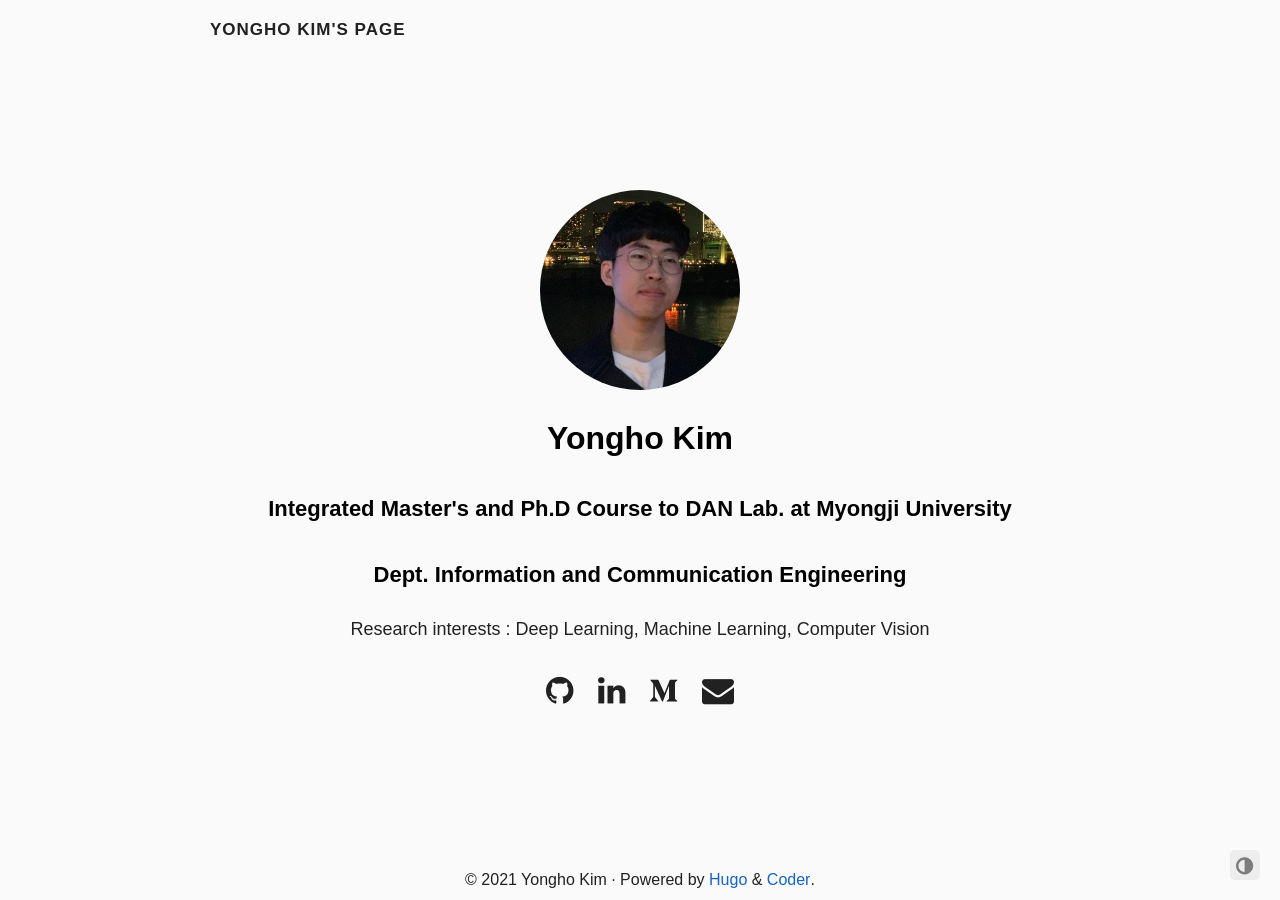
==== index.html @ 3a535d85 "First commit" ====
<!DOCTYPE html>
<html lang="en">

  <head>
    <meta charset="utf-8">
    <meta name="viewport" content="width=device-width, initial-scale=1.0">
    <meta http-equiv="Content-Language" content="en">
    <meta name="color-scheme" content="light dark">
    
    
      <meta http-equiv="Content-Security-Policy" content="upgrade-insecure-requests; block-all-mixed-content; default-src 'self'; child-src 'self'; font-src 'self' https://fonts.gstatic.com https://cdn.jsdelivr.net/; form-action 'self'; frame-src 'self'; img-src 'self'; object-src 'none'; style-src 'self' 'unsafe-inline' https://fonts.googleapis.com/ https://cdn.jsdelivr.net/; script-src 'self' 'unsafe-inline' https://www.google-analytics.com; prefetch-src 'self';">
    

    <meta name="author" content="Yongho Kim">
    <meta name="description" content="Yongho Kim&#39;s personal website">
    <meta name="keywords" content="blog,developer,personal">

    <meta name="twitter:card" content="summary"/>
<meta name="twitter:title" content="Yongho Kim&#39;s page"/>
<meta name="twitter:description" content="Yongho Kim&#39;s personal website"/>

    <meta property="og:title" content="Yongho Kim&#39;s page" />
<meta property="og:description" content="Yongho Kim&#39;s personal website" />
<meta property="og:type" content="website" />
<meta property="og:url" content="https://kyh980909.github.io/" />



    <title>Yongho Kim&#39;s page</title>

    
      <link rel="canonical" href="https://kyh980909.github.io/">
    

    
    
    <link rel="preload" href="/fonts/forkawesome-webfont.woff2?v=1.1.7" as="font" type="font/woff2" integrity="sha256-hEIt6X6xzye8ubyk8/uxjz68cRZHsJxoKS9fQ8idUGQ=" crossorigin>

    
      
      
      <link rel="stylesheet" href="/css/coder.min.ec198d25949ddd79a670b1ead43ca88e0bc2c1343266d0df0a9eeb7f3f207777.css" integrity="sha256-7BmNJZSd3XmmcLHq1DyojgvCwTQyZtDfCp7rfz8gd3c=" crossorigin="anonymous" media="screen" />
    

    

    
      
        
        
        <link rel="stylesheet" href="/css/coder-dark.min.89c82b6022b96f77aeb521b240daec4f87ea029d84d1c78b8acd0735b91b3c92.css" integrity="sha256-icgrYCK5b3eutSGyQNrsT4fqAp2E0ceLis0HNbkbPJI=" crossorigin="anonymous" media="screen" />
      
    

    

    

    <link rel="icon" type="image/png" href="/images/favicon-32x32.png" sizes="32x32">
    <link rel="icon" type="image/png" href="/images/favicon-16x16.png" sizes="16x16">

    <link rel="apple-touch-icon" href="/images/apple-touch-icon.png">
    <link rel="apple-touch-icon" sizes="180x180" href="/images/apple-touch-icon.png">

    <link rel="alternate" type="application/rss+xml" href="/index.xml" title="Yongho Kim's page" />
    
      <script defer src="https://twemoji.maxcdn.com/v/13.0.1/twemoji.min.js"
        integrity="sha384-5f4X0lBluNY/Ib4VhGx0Pf6iDCF99VGXJIyYy7dDLY5QlEd7Ap0hICSSZA1XYbc4" crossorigin="anonymous"></script>
    

    <meta name="generator" content="Hugo 0.68.3" />
  </head>

  
  
    
  
  <body class="colorscheme-auto"
        onload=" twemoji.parse(document.body); "
  >
    
<div class="float-container">
    <a id="dark-mode-toggle" class="colorscheme-toggle">
        <i class="fa fa-adjust fa-fw" aria-hidden="true"></i>
    </a>
</div>


    <main class="wrapper">
      <nav class="navigation">
  <section class="container">
    <a class="navigation-title" href="/">
      Yongho Kim&#39;s page
    </a>
    
  </section>
</nav>


      <div class="content">
        
  <section class="container centered">
  <div class="about">
    
      
        <div class="avatar"><img src="/img/avatar.jpg" alt="avatar"></div>
      
    
    
    <h1>Yongho Kim</h1>
    <h4>Integrated Master&#39;s and Ph.D Course to DAN Lab. at Myongji University</h4>
    <h4>Dept. Information and Communication Engineering</h4>
    Research interests : Deep Learning, Machine Learning, Computer Vision
    
    <ul>
      
        
          <li>
            <a href="https://github.com/kyh980909/" aria-label="Github"   >
              <i class="fa fa-github" aria-hidden="true"></i>
            </a>
          </li>
        
      
        
          <li>
            <a href="https://www.linkedin.com/in/yongho-kim-4ba133198/" aria-label="LinkedIn"   >
              <i class="fa fa-linkedin" aria-hidden="true"></i>
            </a>
          </li>
        
      
        
          <li>
            <a href="https://medium.com/@kyh980909" aria-label="Medium"   >
              <i class="fa fa-medium" aria-hidden="true"></i>
            </a>
          </li>
        
      
        
          <li>
            <a href="mailto:yhkim98@mju.ac.kr" aria-label="Mail"   >
              <i class="fa fa-envelope" aria-hidden="true"></i>
            </a>
          </li>
        
      
    </ul>
    
  </div>
</section>


      </div>

      
  <footer class="footer">
    <section class="container">
      
      
        ©
        
        2021
         Yongho Kim 
      
      
         · 
        Powered by <a href="https://gohugo.io/">Hugo</a> & <a href="https://github.com/luizdepra/hugo-coder/">Coder</a>.
      
      
        
      
    </section>
  </footer>


    </main>

    
      
        
        <script src="/js/dark-mode.min.0213e1773e6d1c5a644f847c67a6f8abac49a3776e2976f6008038af8c5b76a1.js" integrity="sha256-AhPhdz5tHFpkT4R8Z6b4q6xJo3duKXb2AIA4r4xbdqE="></script>
      
    

    

    

    <script>
(function(f, a, t, h, o, m){
	a[h]=a[h]||function(){
		(a[h].q=a[h].q||[]).push(arguments)
	};
	o=f.createElement('script'),
	m=f.getElementsByTagName('script')[0];
	o.async=1; o.src=t; o.id='fathom-script';
	m.parentNode.insertBefore(o,m)
})(document, window, '//analytics.example.com/tracker.js', 'fathom');
fathom('set', 'siteId', 'ABCDE');
fathom('trackPageview');
</script>


    <script async defer data-domain="example.com" src="https://analytics.example.com/js/plausible.js"></script>


    <script data-goatcounter="https://code.goatcounter.com/count"
        async src="//gc.zgo.at/count.js"></script>


    
<script defer src='https://static.cloudflareinsights.com/beacon.min.js'
        data-cf-beacon='{"token": "token"}'></script>



    <script type="application/javascript">
  var _paq = window._paq = window._paq || [];
   
  _paq.push(['trackPageView']);
  _paq.push(['enableLinkTracking']);
  (function() {
    var u="https://analytics.example.com/";
    _paq.push(['setTrackerUrl', u+'matomo.php']);
    _paq.push(['setSiteId', 'ABCDE']);
    var d=document, g=d.createElement('script'), s=d.getElementsByTagName('script')[0];
    g.async=true; g.src=u+'matomo.js'; s.parentNode.insertBefore(g,s);
  })();
</script>


    
<script async src="https://www.googletagmanager.com/gtag/js?id=gid"></script>
<script>
  window.dataLayer = window.dataLayer || [];
  function gtag(){dataLayer.push(arguments);}
  gtag('js', new Date());

  gtag('config', 'gid');
</script>

  </body>

</html>
---- css/coder.min.ec198d25949ddd79a670b1ead43ca88e0bc2c1343266d0df0a9eeb7f3f207777.css ----
/*!normalize.css v8.0.1 | MIT License | github.com/necolas/normalize.css*/html{line-height:1.15;-webkit-text-size-adjust:100%}body{margin:0}main{display:block}h1{font-size:2em;margin:.67em 0}hr{box-sizing:content-box;height:0;overflow:visible}pre{font-family:monospace,monospace;font-size:1em}a{background-color:transparent}abbr[title]{border-bottom:none;text-decoration:underline;text-decoration:underline dotted}b,strong{font-weight:bolder}code,kbd,samp{font-family:monospace,monospace;font-size:1em}small{font-size:80%}sub,sup{font-size:75%;line-height:0;position:relative;vertical-align:baseline}sub{bottom:-.25em}sup{top:-.5em}img{border-style:none}button,input,optgroup,select,textarea{font-family:inherit;font-size:100%;line-height:1.15;margin:0}button,input{overflow:visible}button,select{text-transform:none}button,[type=button],[type=reset],[type=submit]{-webkit-appearance:button}button::-moz-focus-inner,[type=button]::-moz-focus-inner,[type=reset]::-moz-focus-inner,[type=submit]::-moz-focus-inner{border-style:none;padding:0}button:-moz-focusring,[type=button]:-moz-focusring,[type=reset]:-moz-focusring,[type=submit]:-moz-focusring{outline:1px dotted ButtonText}fieldset{padding:.35em .75em .625em}legend{box-sizing:border-box;color:inherit;display:table;max-width:100%;padding:0;white-space:normal}progress{vertical-align:baseline}textarea{overflow:auto}[type=checkbox],[type=radio]{box-sizing:border-box;padding:0}[type=number]::-webkit-inner-spin-button,[type=number]::-webkit-outer-spin-button{height:auto}[type=search]{-webkit-appearance:textfield;outline-offset:-2px}[type=search]::-webkit-search-decoration{-webkit-appearance:none}::-webkit-file-upload-button{-webkit-appearance:button;font:inherit}details{display:block}summary{display:list-item}template{display:none}[hidden]{display:none}/*!Fork Awesome 1.1.7
License - https://forkaweso.me/Fork-Awesome/license
Copyright 2018 Dave Gandy & Fork Awesome
Permission is hereby granted, free of charge, to any person obtaining a copy of this software and associated documentation files (the "Software"), to deal in the Software without restriction, including without limitation the rights to use, copy, modify, merge, publish, distribute, sublicense, and/or sell copies of the Software, and to permit persons to whom the Software is furnished to do so, subject to the following conditions:
The above copyright notice and this permission notice shall be included in all copies or substantial portions of the Software.
THE SOFTWARE IS PROVIDED "AS IS", WITHOUT WARRANTY OF ANY KIND, EXPRESS OR IMPLIED, INCLUDING BUT NOT LIMITED TO THE WARRANTIES OF MERCHANTABILITY, FITNESS FOR A PARTICULAR PURPOSE AND NONINFRINGEMENT. IN NO EVENT SHALL THE AUTHORS OR COPYRIGHT HOLDERS BE LIABLE FOR ANY CLAIM, DAMAGES OR OTHER LIABILITY, WHETHER IN AN ACTION OF CONTRACT, TORT OR OTHERWISE, ARISING FROM, OUT OF OR IN CONNECTION WITH THE SOFTWARE OR THE USE OR OTHER DEALINGS IN THE SOFTWARE.*/@font-face{font-family:forkawesome;src:url(../fonts/forkawesome-webfont.eot?v=1.1.7);src:url(../fonts/forkawesome-webfont.eot?#iefix&v=1.1.7)format("embedded-opentype"),url(../fonts/forkawesome-webfont.woff2?v=1.1.7)format("woff2"),url(../fonts/forkawesome-webfont.woff?v=1.1.7)format("woff"),url(../fonts/forkawesome-webfont.ttf?v=1.1.7)format("truetype"),url(../fonts/forkawesome-webfont.svg?v=1.1.7#forkawesomeregular)format("svg");font-weight:400;font-style:normal;font-display:block}.fa{display:inline-block;font:14px/1 ForkAwesome;font-size:inherit;text-rendering:auto;-webkit-font-smoothing:antialiased;-moz-osx-font-smoothing:grayscale}.fa-lg{font-size:1.33333333em;line-height:.75em;vertical-align:-15%}.fa-2x{font-size:2em}.fa-3x{font-size:3em}.fa-4x{font-size:4em}.fa-5x{font-size:5em}.fa-fw{width:1.28571429em;text-align:center}.fa-ul{padding-left:0;margin-left:2.14285714em;list-style-type:none}.fa-ul>li{position:relative}.fa-li{position:absolute;left:-2.14285714em;width:2.14285714em;top:.14285714em;text-align:center}.fa-li.fa-lg{left:-1.85714286em}.fa-border{padding:.2em .25em .15em;border:solid .08em #eee;border-radius:.1em}.fa-pull-left{float:left}.fa-pull-right{float:right}.fa.fa-pull-left{margin-right:.3em}.fa.fa-pull-right{margin-left:.3em}.pull-right{float:right}.pull-left{float:left}.fa.pull-left{margin-right:.3em}.fa.pull-right{margin-left:.3em}.fa-spin{-webkit-animation:fa-spin 2s infinite linear;animation:fa-spin 2s infinite linear}.fa-pulse{-webkit-animation:fa-spin 1s infinite steps(8);animation:fa-spin 1s infinite steps(8)}@-webkit-keyframes fa-spin{0%{-webkit-transform:rotate(0deg);transform:rotate(0deg)}100%{-webkit-transform:rotate(359deg);transform:rotate(359deg)}}@keyframes fa-spin{0%{-webkit-transform:rotate(0deg);transform:rotate(0deg)}100%{-webkit-transform:rotate(359deg);transform:rotate(359deg)}}.fa-rotate-90{-ms-filter:"progid:DXImageTransform.Microsoft.BasicImage(rotation=1)";-webkit-transform:rotate(90deg);-ms-transform:rotate(90deg);transform:rotate(90deg)}.fa-rotate-180{-ms-filter:"progid:DXImageTransform.Microsoft.BasicImage(rotation=2)";-webkit-transform:rotate(180deg);-ms-transform:rotate(180deg);transform:rotate(180deg)}.fa-rotate-270{-ms-filter:"progid:DXImageTransform.Microsoft.BasicImage(rotation=3)";-webkit-transform:rotate(270deg);-ms-transform:rotate(270deg);transform:rotate(270deg)}.fa-flip-horizontal{-ms-filter:"progid:DXImageTransform.Microsoft.BasicImage(rotation=0, mirror=1)";-webkit-transform:scale(-1,1);-ms-transform:scale(-1,1);transform:scale(-1,1)}.fa-flip-vertical{-ms-filter:"progid:DXImageTransform.Microsoft.BasicImage(rotation=2, mirror=1)";-webkit-transform:scale(1,-1);-ms-transform:scale(1,-1);transform:scale(1,-1)}:root .fa-rotate-90,:root .fa-rotate-180,:root .fa-rotate-270,:root .fa-flip-horizontal,:root .fa-flip-vertical{filter:none}.fa-stack{position:relative;display:inline-block;width:2em;height:2em;line-height:2em;vertical-align:middle}.fa-stack-1x,.fa-stack-2x{position:absolute;left:0;width:100%;text-align:center}.fa-stack-1x{line-height:inherit}.fa-stack-2x{font-size:2em}.fa-inverse{color:#fff}.fa-glass:before{content:"\f000"}.fa-music:before{content:"\f001"}.fa-search:before{content:"\f002"}.fa-envelope-o:before{content:"\f003"}.fa-heart:before{content:"\f004"}.fa-star:before{content:"\f005"}.fa-star-o:before{content:"\f006"}.fa-user:before{content:"\f007"}.fa-film:before{content:"\f008"}.fa-th-large:before{content:"\f009"}.fa-th:before{content:"\f00a"}.fa-th-list:before{content:"\f00b"}.fa-check:before{content:"\f00c"}.fa-remove:before,.fa-close:before,.fa-times:before{content:"\f00d"}.fa-search-plus:before{content:"\f00e"}.fa-search-minus:before{content:"\f010"}.fa-power-off:before{content:"\f011"}.fa-signal:before{content:"\f012"}.fa-gear:before,.fa-cog:before{content:"\f013"}.fa-trash-o:before{content:"\f014"}.fa-home:before{content:"\f015"}.fa-file-o:before{content:"\f016"}.fa-clock-o:before{content:"\f017"}.fa-road:before{content:"\f018"}.fa-download:before{content:"\f019"}.fa-arrow-circle-o-down:before{content:"\f01a"}.fa-arrow-circle-o-up:before{content:"\f01b"}.fa-inbox:before{content:"\f01c"}.fa-play-circle-o:before{content:"\f01d"}.fa-rotate-right:before,.fa-repeat:before{content:"\f01e"}.fa-sync:before,.fa-refresh:before{content:"\f021"}.fa-list-alt:before{content:"\f022"}.fa-lock:before{content:"\f023"}.fa-flag:before{content:"\f024"}.fa-headphones:before{content:"\f025"}.fa-volume-off:before{content:"\f026"}.fa-volume-down:before{content:"\f027"}.fa-volume-up:before{content:"\f028"}.fa-qrcode:before{content:"\f029"}.fa-barcode:before{content:"\f02a"}.fa-tag:before{content:"\f02b"}.fa-tags:before{content:"\f02c"}.fa-book:before{content:"\f02d"}.fa-bookmark:before{content:"\f02e"}.fa-print:before{content:"\f02f"}.fa-camera:before{content:"\f030"}.fa-font:before{content:"\f031"}.fa-bold:before{content:"\f032"}.fa-italic:before{content:"\f033"}.fa-text-height:before{content:"\f034"}.fa-text-width:before{content:"\f035"}.fa-align-left:before{content:"\f036"}.fa-align-center:before{content:"\f037"}.fa-align-right:before{content:"\f038"}.fa-align-justify:before{content:"\f039"}.fa-list:before{content:"\f03a"}.fa-dedent:before,.fa-outdent:before{content:"\f03b"}.fa-indent:before{content:"\f03c"}.fa-video:before,.fa-video-camera:before{content:"\f03d"}.fa-photo:before,.fa-image:before,.fa-picture-o:before{content:"\f03e"}.fa-pencil:before{content:"\f040"}.fa-map-marker:before{content:"\f041"}.fa-adjust:before{content:"\f042"}.fa-tint:before{content:"\f043"}.fa-edit:before,.fa-pencil-square-o:before{content:"\f044"}.fa-share-square-o:before{content:"\f045"}.fa-check-square-o:before{content:"\f046"}.fa-arrows:before{content:"\f047"}.fa-step-backward:before{content:"\f048"}.fa-fast-backward:before{content:"\f049"}.fa-backward:before{content:"\f04a"}.fa-play:before{content:"\f04b"}.fa-pause:before{content:"\f04c"}.fa-stop:before{content:"\f04d"}.fa-forward:before{content:"\f04e"}.fa-fast-forward:before{content:"\f050"}.fa-step-forward:before{content:"\f051"}.fa-eject:before{content:"\f052"}.fa-chevron-left:before{content:"\f053"}.fa-chevron-right:before{content:"\f054"}.fa-plus-circle:before{content:"\f055"}.fa-minus-circle:before{content:"\f056"}.fa-times-circle:before{content:"\f057"}.fa-check-circle:before{content:"\f058"}.fa-question-circle:before{content:"\f059"}.fa-info-circle:before{content:"\f05a"}.fa-crosshairs:before{content:"\f05b"}.fa-times-circle-o:before{content:"\f05c"}.fa-check-circle-o:before{content:"\f05d"}.fa-ban:before{content:"\f05e"}.fa-arrow-left:before{content:"\f060"}.fa-arrow-right:before{content:"\f061"}.fa-arrow-up:before{content:"\f062"}.fa-arrow-down:before{content:"\f063"}.fa-mail-forward:before,.fa-share:before{content:"\f064"}.fa-expand:before{content:"\f065"}.fa-compress:before{content:"\f066"}.fa-plus:before{content:"\f067"}.fa-minus:before{content:"\f068"}.fa-asterisk:before{content:"\f069"}.fa-exclamation-circle:before{content:"\f06a"}.fa-gift:before{content:"\f06b"}.fa-leaf:before{content:"\f06c"}.fa-fire:before{content:"\f06d"}.fa-eye:before{content:"\f06e"}.fa-eye-slash:before{content:"\f070"}.fa-warning:before,.fa-exclamation-triangle:before{content:"\f071"}.fa-plane:before{content:"\f072"}.fa-calendar:before{content:"\f073"}.fa-random:before{content:"\f074"}.fa-comment:before{content:"\f075"}.fa-magnet:before{content:"\f076"}.fa-chevron-up:before{content:"\f077"}.fa-chevron-down:before{content:"\f078"}.fa-retweet:before{content:"\f079"}.fa-shopping-cart:before{content:"\f07a"}.fa-folder:before{content:"\f07b"}.fa-folder-open:before{content:"\f07c"}.fa-arrows-v:before{content:"\f07d"}.fa-arrows-h:before{content:"\f07e"}.fa-bar-chart-o:before,.fa-bar-chart:before{content:"\f080"}.fa-twitter-square:before{content:"\f081"}.fa-facebook-square:before{content:"\f082"}.fa-camera-retro:before{content:"\f083"}.fa-key:before{content:"\f084"}.fa-gears:before,.fa-cogs:before{content:"\f085"}.fa-comments:before{content:"\f086"}.fa-thumbs-o-up:before{content:"\f087"}.fa-thumbs-o-down:before{content:"\f088"}.fa-star-half:before{content:"\f089"}.fa-heart-o:before{content:"\f08a"}.fa-sign-out:before{content:"\f08b"}.fa-linkedin-square:before{content:"\f08c"}.fa-thumb-tack:before{content:"\f08d"}.fa-external-link:before{content:"\f08e"}.fa-sign-in:before{content:"\f090"}.fa-trophy:before{content:"\f091"}.fa-github-square:before{content:"\f092"}.fa-upload:before{content:"\f093"}.fa-lemon-o:before{content:"\f094"}.fa-phone:before{content:"\f095"}.fa-square-o:before{content:"\f096"}.fa-bookmark-o:before{content:"\f097"}.fa-phone-square:before{content:"\f098"}.fa-twitter:before{content:"\f099"}.fa-facebook-f:before,.fa-facebook:before{content:"\f09a"}.fa-github:before{content:"\f09b"}.fa-unlock:before{content:"\f09c"}.fa-credit-card:before{content:"\f09d"}.fa-feed:before,.fa-rss:before{content:"\f09e"}.fa-hdd-o:before{content:"\f0a0"}.fa-bullhorn:before{content:"\f0a1"}.fa-bell-o:before{content:"\f0f3"}.fa-certificate:before{content:"\f0a3"}.fa-hand-o-right:before{content:"\f0a4"}.fa-hand-o-left:before{content:"\f0a5"}.fa-hand-o-up:before{content:"\f0a6"}.fa-hand-o-down:before{content:"\f0a7"}.fa-arrow-circle-left:before{content:"\f0a8"}.fa-arrow-circle-right:before{content:"\f0a9"}.fa-arrow-circle-up:before{content:"\f0aa"}.fa-arrow-circle-down:before{content:"\f0ab"}.fa-globe:before{content:"\f0ac"}.fa-globe-e:before{content:"\f304"}.fa-globe-w:before{content:"\f305"}.fa-wrench:before{content:"\f0ad"}.fa-tasks:before{content:"\f0ae"}.fa-filter:before{content:"\f0b0"}.fa-briefcase:before{content:"\f0b1"}.fa-arrows-alt:before{content:"\f0b2"}.fa-community:before,.fa-group:before,.fa-users:before{content:"\f0c0"}.fa-chain:before,.fa-link:before{content:"\f0c1"}.fa-cloud:before{content:"\f0c2"}.fa-flask:before{content:"\f0c3"}.fa-cut:before,.fa-scissors:before{content:"\f0c4"}.fa-copy:before,.fa-files-o:before{content:"\f0c5"}.fa-paperclip:before{content:"\f0c6"}.fa-save:before,.fa-floppy-o:before{content:"\f0c7"}.fa-square:before{content:"\f0c8"}.fa-navicon:before,.fa-reorder:before,.fa-bars:before{content:"\f0c9"}.fa-list-ul:before{content:"\f0ca"}.fa-list-ol:before{content:"\f0cb"}.fa-strikethrough:before{content:"\f0cc"}.fa-underline:before{content:"\f0cd"}.fa-table:before{content:"\f0ce"}.fa-magic:before{content:"\f0d0"}.fa-truck:before{content:"\f0d1"}.fa-pinterest:before{content:"\f0d2"}.fa-pinterest-square:before{content:"\f0d3"}.fa-google-plus-square:before{content:"\f0d4"}.fa-google-plus-g:before,.fa-google-plus:before{content:"\f0d5"}.fa-money:before{content:"\f0d6"}.fa-caret-down:before{content:"\f0d7"}.fa-caret-up:before{content:"\f0d8"}.fa-caret-left:before{content:"\f0d9"}.fa-caret-right:before{content:"\f0da"}.fa-columns:before{content:"\f0db"}.fa-unsorted:before,.fa-sort:before{content:"\f0dc"}.fa-sort-down:before,.fa-sort-desc:before{content:"\f0dd"}.fa-sort-up:before,.fa-sort-asc:before{content:"\f0de"}.fa-envelope:before{content:"\f0e0"}.fa-linkedin:before{content:"\f0e1"}.fa-rotate-left:before,.fa-undo:before{content:"\f0e2"}.fa-legal:before,.fa-gavel:before{content:"\f0e3"}.fa-dashboard:before,.fa-tachometer:before{content:"\f0e4"}.fa-comment-o:before{content:"\f0e5"}.fa-comments-o:before{content:"\f0e6"}.fa-flash:before,.fa-bolt:before{content:"\f0e7"}.fa-sitemap:before{content:"\f0e8"}.fa-umbrella:before{content:"\f0e9"}.fa-paste:before,.fa-clipboard:before{content:"\f0ea"}.fa-lightbulb-o:before{content:"\f0eb"}.fa-exchange:before{content:"\f0ec"}.fa-cloud-download:before{content:"\f0ed"}.fa-cloud-upload:before{content:"\f0ee"}.fa-user-md:before{content:"\f0f0"}.fa-stethoscope:before{content:"\f0f1"}.fa-suitcase:before{content:"\f0f2"}.fa-bell:before{content:"\f0a2"}.fa-coffee:before{content:"\f0f4"}.fa-utensils:before,.fa-cutlery:before{content:"\f0f5"}.fa-file-text-o:before{content:"\f0f6"}.fa-building-o:before{content:"\f0f7"}.fa-hospital-o:before{content:"\f0f8"}.fa-ambulance:before{content:"\f0f9"}.fa-medkit:before{content:"\f0fa"}.fa-fighter-jet:before{content:"\f0fb"}.fa-beer:before{content:"\f0fc"}.fa-h-square:before{content:"\f0fd"}.fa-plus-square:before{content:"\f0fe"}.fa-angle-double-left:before{content:"\f100"}.fa-angle-double-right:before{content:"\f101"}.fa-angle-double-up:before{content:"\f102"}.fa-angle-double-down:before{content:"\f103"}.fa-angle-left:before{content:"\f104"}.fa-angle-right:before{content:"\f105"}.fa-angle-up:before{content:"\f106"}.fa-angle-down:before{content:"\f107"}.fa-desktop:before{content:"\f108"}.fa-laptop:before{content:"\f109"}.fa-tablet:before{content:"\f10a"}.fa-mobile-phone:before,.fa-mobile:before{content:"\f10b"}.fa-circle-o:before{content:"\f10c"}.fa-quote-left:before{content:"\f10d"}.fa-quote-right:before{content:"\f10e"}.fa-spinner:before{content:"\f110"}.fa-circle:before{content:"\f111"}.fa-mail-reply:before,.fa-reply:before{content:"\f112"}.fa-github-alt:before{content:"\f113"}.fa-folder-o:before{content:"\f114"}.fa-folder-open-o:before{content:"\f115"}.fa-smile-o:before{content:"\f118"}.fa-frown-o:before{content:"\f119"}.fa-meh-o:before{content:"\f11a"}.fa-gamepad:before{content:"\f11b"}.fa-keyboard-o:before{content:"\f11c"}.fa-flag-o:before{content:"\f11d"}.fa-flag-checkered:before{content:"\f11e"}.fa-terminal:before{content:"\f120"}.fa-code:before{content:"\f121"}.fa-mail-reply-all:before,.fa-reply-all:before{content:"\f122"}.fa-star-half-empty:before,.fa-star-half-full:before,.fa-star-half-o:before{content:"\f123"}.fa-location-arrow:before{content:"\f124"}.fa-crop:before{content:"\f125"}.fa-code-fork:before{content:"\f126"}.fa-unlink:before,.fa-chain-broken:before{content:"\f127"}.fa-question:before{content:"\f128"}.fa-info:before{content:"\f129"}.fa-exclamation:before{content:"\f12a"}.fa-superscript:before{content:"\f12b"}.fa-subscript:before{content:"\f12c"}.fa-eraser:before{content:"\f12d"}.fa-puzzle-piece:before{content:"\f12e"}.fa-microphone:before{content:"\f130"}.fa-microphone-slash:before{content:"\f131"}.fa-shield:before{content:"\f132"}.fa-calendar-o:before{content:"\f133"}.fa-fire-extinguisher:before{content:"\f134"}.fa-rocket:before{content:"\f135"}.fa-maxcdn:before{content:"\f136"}.fa-chevron-circle-left:before{content:"\f137"}.fa-chevron-circle-right:before{content:"\f138"}.fa-chevron-circle-up:before{content:"\f139"}.fa-chevron-circle-down:before{content:"\f13a"}.fa-html5:before{content:"\f13b"}.fa-css3:before{content:"\f13c"}.fa-anchor:before{content:"\f13d"}.fa-unlock-alt:before{content:"\f13e"}.fa-bullseye:before{content:"\f140"}.fa-ellipsis-h:before{content:"\f141"}.fa-ellipsis-v:before{content:"\f142"}.fa-rss-square:before{content:"\f143"}.fa-play-circle:before{content:"\f144"}.fa-ticket:before{content:"\f145"}.fa-minus-square:before{content:"\f146"}.fa-minus-square-o:before{content:"\f147"}.fa-level-up:before{content:"\f148"}.fa-level-down:before{content:"\f149"}.fa-check-square:before{content:"\f14a"}.fa-pencil-square:before{content:"\f14b"}.fa-external-link-square:before{content:"\f14c"}.fa-share-square:before{content:"\f14d"}.fa-compass:before{content:"\f14e"}.fa-toggle-down:before,.fa-caret-square-o-down:before{content:"\f150"}.fa-toggle-up:before,.fa-caret-square-o-up:before{content:"\f151"}.fa-toggle-right:before,.fa-caret-square-o-right:before{content:"\f152"}.fa-euro:before,.fa-eur:before{content:"\f153"}.fa-pound:before,.fa-gbp:before{content:"\f154"}.fa-dollar:before,.fa-usd:before{content:"\f155"}.fa-rupee:before,.fa-inr:before{content:"\f156"}.fa-cny:before,.fa-rmb:before,.fa-yen:before,.fa-jpy:before{content:"\f157"}.fa-ruble:before,.fa-rouble:before,.fa-rub:before{content:"\f158"}.fa-won:before,.fa-krw:before{content:"\f159"}.fa-bitcoin:before,.fa-btc:before{content:"\f15a"}.fa-file:before{content:"\f15b"}.fa-file-text:before{content:"\f15c"}.fa-sort-alpha-down:before,.fa-sort-alpha-asc:before{content:"\f15d"}.fa-sort-alpha-up:before,.fa-sort-alpha-desc:before{content:"\f15e"}.fa-sort-amount-down:before,.fa-sort-amount-asc:before{content:"\f160"}.fa-sort-amount-up:before,.fa-sort-amount-desc:before{content:"\f161"}.fa-sort-numeric-down:before,.fa-sort-numeric-asc:before{content:"\f162"}.fa-sort-numeric-up:before,.fa-sort-numeric-desc:before{content:"\f163"}.fa-thumbs-up:before{content:"\f164"}.fa-thumbs-down:before{content:"\f165"}.fa-youtube-square:before{content:"\f166"}.fa-youtube:before{content:"\f167"}.fa-xing:before{content:"\f168"}.fa-xing-square:before{content:"\f169"}.fa-youtube-play:before{content:"\f16a"}.fa-dropbox:before{content:"\f16b"}.fa-stack-overflow:before{content:"\f16c"}.fa-instagram:before{content:"\f16d"}.fa-flickr:before{content:"\f16e"}.fa-adn:before{content:"\f170"}.fa-bitbucket:before{content:"\f171"}.fa-bitbucket-square:before{content:"\f172"}.fa-tumblr:before{content:"\f173"}.fa-tumblr-square:before{content:"\f174"}.fa-long-arrow-down:before{content:"\f175"}.fa-long-arrow-up:before{content:"\f176"}.fa-long-arrow-left:before{content:"\f177"}.fa-long-arrow-right:before{content:"\f178"}.fa-apple:before{content:"\f179"}.fa-windows:before{content:"\f17a"}.fa-android:before{content:"\f17b"}.fa-linux:before{content:"\f17c"}.fa-dribbble:before{content:"\f17d"}.fa-skype:before{content:"\f17e"}.fa-foursquare:before{content:"\f180"}.fa-trello:before{content:"\f181"}.fa-female:before{content:"\f182"}.fa-male:before{content:"\f183"}.fa-gittip:before,.fa-gratipay:before{content:"\f184"}.fa-sun-o:before{content:"\f185"}.fa-moon-o:before{content:"\f186"}.fa-archive:before{content:"\f187"}.fa-bug:before{content:"\f188"}.fa-vk:before{content:"\f189"}.fa-weibo:before{content:"\f18a"}.fa-renren:before{content:"\f18b"}.fa-pagelines:before{content:"\f18c"}.fa-stack-exchange:before{content:"\f18d"}.fa-arrow-circle-o-right:before{content:"\f18e"}.fa-arrow-circle-o-left:before{content:"\f190"}.fa-toggle-left:before,.fa-caret-square-o-left:before{content:"\f191"}.fa-dot-circle-o:before{content:"\f192"}.fa-wheelchair:before{content:"\f193"}.fa-vimeo-square:before{content:"\f194"}.fa-turkish-lira:before,.fa-try:before{content:"\f195"}.fa-plus-square-o:before{content:"\f196"}.fa-space-shuttle:before{content:"\f197"}.fa-slack:before{content:"\f198"}.fa-envelope-square:before{content:"\f199"}.fa-wordpress:before{content:"\f19a"}.fa-openid:before{content:"\f19b"}.fa-institution:before,.fa-bank:before,.fa-university:before{content:"\f19c"}.fa-mortar-board:before,.fa-graduation-cap:before{content:"\f19d"}.fa-yahoo:before{content:"\f19e"}.fa-google:before{content:"\f1a0"}.fa-reddit:before{content:"\f1a1"}.fa-reddit-square:before{content:"\f1a2"}.fa-stumbleupon-circle:before{content:"\f1a3"}.fa-stumbleupon:before{content:"\f1a4"}.fa-delicious:before{content:"\f1a5"}.fa-digg:before{content:"\f1a6"}.fa-drupal:before{content:"\f1a9"}.fa-joomla:before{content:"\f1aa"}.fa-language:before{content:"\f1ab"}.fa-fax:before{content:"\f1ac"}.fa-building:before{content:"\f1ad"}.fa-child:before{content:"\f1ae"}.fa-paw:before{content:"\f1b0"}.fa-utensil-spoon:before,.fa-spoon:before{content:"\f1b1"}.fa-cube:before{content:"\f1b2"}.fa-cubes:before{content:"\f1b3"}.fa-behance:before{content:"\f1b4"}.fa-behance-square:before{content:"\f1b5"}.fa-steam:before{content:"\f1b6"}.fa-steam-square:before{content:"\f1b7"}.fa-recycle:before{content:"\f1b8"}.fa-automobile:before,.fa-car:before{content:"\f1b9"}.fa-cab:before,.fa-taxi:before{content:"\f1ba"}.fa-tree:before{content:"\f1bb"}.fa-spotify:before{content:"\f1bc"}.fa-deviantart:before{content:"\f1bd"}.fa-soundcloud:before{content:"\f1be"}.fa-database:before{content:"\f1c0"}.fa-file-pdf-o:before{content:"\f1c1"}.fa-file-word-o:before{content:"\f1c2"}.fa-file-excel-o:before{content:"\f1c3"}.fa-file-powerpoint-o:before{content:"\f1c4"}.fa-file-photo-o:before,.fa-file-picture-o:before,.fa-file-image-o:before{content:"\f1c5"}.fa-file-zip-o:before,.fa-file-archive-o:before{content:"\f1c6"}.fa-file-sound-o:before,.fa-file-audio-o:before{content:"\f1c7"}.fa-file-movie-o:before,.fa-file-video-o:before{content:"\f1c8"}.fa-file-code-o:before{content:"\f1c9"}.fa-vine:before{content:"\f1ca"}.fa-codepen:before{content:"\f1cb"}.fa-jsfiddle:before{content:"\f1cc"}.fa-life-bouy:before,.fa-life-buoy:before,.fa-life-saver:before,.fa-support:before,.fa-life-ring:before{content:"\f1cd"}.fa-circle-o-notch:before{content:"\f1ce"}.fa-ra:before,.fa-resistance:before,.fa-rebel:before{content:"\f1d0"}.fa-ge:before,.fa-empire:before{content:"\f1d1"}.fa-git-square:before{content:"\f1d2"}.fa-git:before{content:"\f1d3"}.fa-y-combinator-square:before,.fa-yc-square:before,.fa-hacker-news:before{content:"\f1d4"}.fa-tencent-weibo:before{content:"\f1d5"}.fa-qq:before{content:"\f1d6"}.fa-wechat:before,.fa-weixin:before{content:"\f1d7"}.fa-send:before,.fa-paper-plane:before{content:"\f1d8"}.fa-send-o:before,.fa-paper-plane-o:before{content:"\f1d9"}.fa-history:before{content:"\f1da"}.fa-circle-thin:before{content:"\f1db"}.fa-heading:before,.fa-header:before{content:"\f1dc"}.fa-paragraph:before{content:"\f1dd"}.fa-sliders:before{content:"\f1de"}.fa-share-alt:before{content:"\f1e0"}.fa-share-alt-square:before{content:"\f1e1"}.fa-bomb:before{content:"\f1e2"}.fa-soccer-ball-o:before,.fa-futbol-o:before{content:"\f1e3"}.fa-tty:before{content:"\f1e4"}.fa-binoculars:before{content:"\f1e5"}.fa-plug:before{content:"\f1e6"}.fa-slideshare:before{content:"\f1e7"}.fa-twitch:before{content:"\f1e8"}.fa-yelp:before{content:"\f1e9"}.fa-newspaper-o:before{content:"\f1ea"}.fa-wifi:before{content:"\f1eb"}.fa-calculator:before{content:"\f1ec"}.fa-paypal:before{content:"\f1ed"}.fa-google-wallet:before{content:"\f1ee"}.fa-cc-visa:before{content:"\f1f0"}.fa-cc-mastercard:before{content:"\f1f1"}.fa-cc-discover:before{content:"\f1f2"}.fa-cc-amex:before{content:"\f1f3"}.fa-cc-paypal:before{content:"\f1f4"}.fa-cc-stripe:before{content:"\f1f5"}.fa-bell-slash:before{content:"\f1f6"}.fa-bell-slash-o:before{content:"\f1f7"}.fa-trash:before{content:"\f1f8"}.fa-copyright:before{content:"\f1f9"}.fa-at:before{content:"\f1fa"}.fa-eyedropper:before{content:"\f1fb"}.fa-paint-brush:before{content:"\f1fc"}.fa-birthday-cake:before{content:"\f1fd"}.fa-area-chart:before{content:"\f1fe"}.fa-pie-chart:before{content:"\f200"}.fa-line-chart:before{content:"\f201"}.fa-lastfm:before{content:"\f202"}.fa-lastfm-square:before{content:"\f203"}.fa-toggle-off:before{content:"\f204"}.fa-toggle-on:before{content:"\f205"}.fa-bicycle:before{content:"\f206"}.fa-bus:before{content:"\f207"}.fa-ioxhost:before{content:"\f208"}.fa-angellist:before{content:"\f209"}.fa-closed-captioning:before,.fa-cc:before{content:"\f20a"}.fa-shekel:before,.fa-sheqel:before,.fa-ils:before{content:"\f20b"}.fa-meanpath:before{content:"\f20c"}.fa-buysellads:before{content:"\f20d"}.fa-connectdevelop:before{content:"\f20e"}.fa-dashcube:before{content:"\f210"}.fa-forumbee:before{content:"\f211"}.fa-leanpub:before{content:"\f212"}.fa-sellsy:before{content:"\f213"}.fa-shirtsinbulk:before{content:"\f214"}.fa-simplybuilt:before{content:"\f215"}.fa-skyatlas:before{content:"\f216"}.fa-cart-plus:before{content:"\f217"}.fa-cart-arrow-down:before{content:"\f218"}.fa-gem:before,.fa-diamond:before{content:"\f219"}.fa-ship:before{content:"\f21a"}.fa-user-secret:before{content:"\f21b"}.fa-motorcycle:before{content:"\f21c"}.fa-street-view:before{content:"\f21d"}.fa-heartbeat:before{content:"\f21e"}.fa-venus:before{content:"\f221"}.fa-mars:before{content:"\f222"}.fa-mercury:before{content:"\f223"}.fa-intersex:before,.fa-transgender:before{content:"\f224"}.fa-transgender-alt:before{content:"\f225"}.fa-venus-double:before{content:"\f226"}.fa-mars-double:before{content:"\f227"}.fa-venus-mars:before{content:"\f228"}.fa-mars-stroke:before{content:"\f229"}.fa-mars-stroke-v:before{content:"\f22a"}.fa-mars-stroke-h:before{content:"\f22b"}.fa-neuter:before{content:"\f22c"}.fa-genderless:before{content:"\f22d"}.fa-facebook-official:before{content:"\f230"}.fa-pinterest-p:before{content:"\f231"}.fa-whatsapp:before{content:"\f232"}.fa-server:before{content:"\f233"}.fa-user-plus:before{content:"\f234"}.fa-user-times:before{content:"\f235"}.fa-hotel:before,.fa-bed:before{content:"\f236"}.fa-viacoin:before{content:"\f237"}.fa-train:before{content:"\f238"}.fa-subway:before{content:"\f239"}.fa-medium:before{content:"\f23a"}.fa-medium-square:before{content:"\f2f8"}.fa-yc:before,.fa-y-combinator:before{content:"\f23b"}.fa-optin-monster:before{content:"\f23c"}.fa-opencart:before{content:"\f23d"}.fa-expeditedssl:before{content:"\f23e"}.fa-battery-4:before,.fa-battery:before,.fa-battery-full:before{content:"\f240"}.fa-battery-3:before,.fa-battery-three-quarters:before{content:"\f241"}.fa-battery-2:before,.fa-battery-half:before{content:"\f242"}.fa-battery-1:before,.fa-battery-quarter:before{content:"\f243"}.fa-battery-0:before,.fa-battery-empty:before{content:"\f244"}.fa-mouse-pointer:before{content:"\f245"}.fa-i-cursor:before{content:"\f246"}.fa-object-group:before{content:"\f247"}.fa-object-ungroup:before{content:"\f248"}.fa-sticky-note:before{content:"\f249"}.fa-sticky-note-o:before{content:"\f24a"}.fa-cc-jcb:before{content:"\f24b"}.fa-cc-diners-club:before{content:"\f24c"}.fa-clone:before{content:"\f24d"}.fa-balance-scale:before{content:"\f24e"}.fa-hourglass-o:before{content:"\f250"}.fa-hourglass-1:before,.fa-hourglass-start:before{content:"\f251"}.fa-hourglass-2:before,.fa-hourglass-half:before{content:"\f252"}.fa-hourglass-3:before,.fa-hourglass-end:before{content:"\f253"}.fa-hourglass:before{content:"\f254"}.fa-hand-grab-o:before,.fa-hand-rock-o:before{content:"\f255"}.fa-hand-stop-o:before,.fa-hand-paper-o:before{content:"\f256"}.fa-hand-scissors-o:before{content:"\f257"}.fa-hand-lizard-o:before{content:"\f258"}.fa-hand-spock-o:before{content:"\f259"}.fa-hand-pointer-o:before{content:"\f25a"}.fa-hand-peace-o:before{content:"\f25b"}.fa-trademark:before{content:"\f25c"}.fa-registered:before{content:"\f25d"}.fa-creative-commons:before{content:"\f25e"}.fa-gg:before{content:"\f260"}.fa-gg-circle:before{content:"\f261"}.fa-tripadvisor:before{content:"\f262"}.fa-odnoklassniki:before{content:"\f263"}.fa-odnoklassniki-square:before{content:"\f264"}.fa-get-pocket:before{content:"\f265"}.fa-wikipedia-w:before{content:"\f266"}.fa-safari:before{content:"\f267"}.fa-chrome:before{content:"\f268"}.fa-firefox:before{content:"\f269"}.fa-opera:before{content:"\f26a"}.fa-internet-explorer:before{content:"\f26b"}.fa-tv:before,.fa-television:before{content:"\f26c"}.fa-contao:before{content:"\f26d"}.fa-500px:before{content:"\f26e"}.fa-amazon:before{content:"\f270"}.fa-calendar-plus-o:before{content:"\f271"}.fa-calendar-minus-o:before{content:"\f272"}.fa-calendar-times-o:before{content:"\f273"}.fa-calendar-check-o:before{content:"\f274"}.fa-industry:before{content:"\f275"}.fa-map-pin:before{content:"\f276"}.fa-map-signs:before{content:"\f277"}.fa-map-o:before{content:"\f278"}.fa-map:before{content:"\f279"}.fa-commenting:before{content:"\f27a"}.fa-commenting-o:before{content:"\f27b"}.fa-houzz:before{content:"\f27c"}.fa-vimeo-v:before,.fa-vimeo:before{content:"\f27d"}.fa-black-tie:before{content:"\f27e"}.fa-fonticons:before{content:"\f280"}.fa-reddit-alien:before{content:"\f281"}.fa-edge:before{content:"\f282"}.fa-credit-card-alt:before{content:"\f283"}.fa-codiepie:before{content:"\f284"}.fa-modx:before{content:"\f285"}.fa-fort-awesome:before{content:"\f286"}.fa-usb:before{content:"\f287"}.fa-product-hunt:before{content:"\f288"}.fa-mixcloud:before{content:"\f289"}.fa-scribd:before{content:"\f28a"}.fa-pause-circle:before{content:"\f28b"}.fa-pause-circle-o:before{content:"\f28c"}.fa-stop-circle:before{content:"\f28d"}.fa-stop-circle-o:before{content:"\f28e"}.fa-shopping-bag:before{content:"\f290"}.fa-shopping-basket:before{content:"\f291"}.fa-hashtag:before{content:"\f292"}.fa-bluetooth:before{content:"\f293"}.fa-bluetooth-b:before{content:"\f294"}.fa-percent:before{content:"\f295"}.fa-gitlab:before{content:"\f296"}.fa-wpbeginner:before{content:"\f297"}.fa-wpforms:before{content:"\f298"}.fa-envira:before{content:"\f299"}.fa-universal-access:before{content:"\f29a"}.fa-wheelchair-alt:before{content:"\f29b"}.fa-question-circle-o:before{content:"\f29c"}.fa-blind:before{content:"\f29d"}.fa-audio-description:before{content:"\f29e"}.fa-phone-volume:before,.fa-volume-control-phone:before{content:"\f2a0"}.fa-braille:before{content:"\f2a1"}.fa-assistive-listening-systems:before{content:"\f2a2"}.fa-asl-interpreting:before,.fa-american-sign-language-interpreting:before{content:"\f2a3"}.fa-deafness:before,.fa-hard-of-hearing:before,.fa-deaf:before{content:"\f2a4"}.fa-glide:before{content:"\f2a5"}.fa-glide-g:before{content:"\f2a6"}.fa-signing:before,.fa-sign-language:before{content:"\f2a7"}.fa-low-vision:before{content:"\f2a8"}.fa-viadeo:before{content:"\f2a9"}.fa-viadeo-square:before{content:"\f2aa"}.fa-snapchat:before{content:"\f2ab"}.fa-snapchat-ghost:before{content:"\f2ac"}.fa-snapchat-square:before{content:"\f2ad"}.fa-first-order:before{content:"\f2b0"}.fa-yoast:before{content:"\f2b1"}.fa-themeisle:before{content:"\f2b2"}.fa-google-plus-circle:before,.fa-google-plus-official:before{content:"\f2b3"}.fa-fa:before,.fa-font-awesome:before{content:"\f2b4"}.fa-handshake-o:before{content:"\f2b5"}.fa-envelope-open:before{content:"\f2b6"}.fa-envelope-open-o:before{content:"\f2b7"}.fa-linode:before{content:"\f2b8"}.fa-address-book:before{content:"\f2b9"}.fa-address-book-o:before{content:"\f2ba"}.fa-vcard:before,.fa-address-card:before{content:"\f2bb"}.fa-vcard-o:before,.fa-address-card-o:before{content:"\f2bc"}.fa-user-circle:before{content:"\f2bd"}.fa-user-circle-o:before{content:"\f2be"}.fa-user-o:before{content:"\f2c0"}.fa-id-badge:before{content:"\f2c1"}.fa-drivers-license:before,.fa-id-card:before{content:"\f2c2"}.fa-drivers-license-o:before,.fa-id-card-o:before{content:"\f2c3"}.fa-quora:before{content:"\f2c4"}.fa-free-code-camp:before{content:"\f2c5"}.fa-telegram:before{content:"\f2c6"}.fa-thermometer-4:before,.fa-thermometer:before,.fa-thermometer-full:before{content:"\f2c7"}.fa-thermometer-3:before,.fa-thermometer-three-quarters:before{content:"\f2c8"}.fa-thermometer-2:before,.fa-thermometer-half:before{content:"\f2c9"}.fa-thermometer-1:before,.fa-thermometer-quarter:before{content:"\f2ca"}.fa-thermometer-0:before,.fa-thermometer-empty:before{content:"\f2cb"}.fa-shower:before{content:"\f2cc"}.fa-bathtub:before,.fa-s15:before,.fa-bath:before{content:"\f2cd"}.fa-podcast:before{content:"\f2ce"}.fa-window-maximize:before{content:"\f2d0"}.fa-window-minimize:before{content:"\f2d1"}.fa-window-restore:before{content:"\f2d2"}.fa-times-rectangle:before,.fa-window-close:before{content:"\f2d3"}.fa-times-rectangle-o:before,.fa-window-close-o:before{content:"\f2d4"}.fa-bandcamp:before{content:"\f2d5"}.fa-grav:before{content:"\f2d6"}.fa-etsy:before{content:"\f2d7"}.fa-imdb:before{content:"\f2d8"}.fa-ravelry:before{content:"\f2d9"}.fa-eercast:before{content:"\f2da"}.fa-microchip:before{content:"\f2db"}.fa-snowflake-o:before{content:"\f2dc"}.fa-superpowers:before{content:"\f2dd"}.fa-wpexplorer:before{content:"\f2de"}.fa-meetup:before{content:"\f2e0"}.fa-mastodon:before{content:"\f2e1"}.fa-mastodon-alt:before{content:"\f2e2"}.fa-fork-circle:before,.fa-fork-awesome:before{content:"\f2e3"}.fa-peertube:before{content:"\f2e4"}.fa-diaspora:before{content:"\f2e5"}.fa-friendica:before{content:"\f2e6"}.fa-gnu-social:before{content:"\f2e7"}.fa-liberapay-square:before{content:"\f2e8"}.fa-liberapay:before{content:"\f2e9"}.fa-ssb:before,.fa-scuttlebutt:before{content:"\f2ea"}.fa-hubzilla:before{content:"\f2eb"}.fa-social-home:before{content:"\f2ec"}.fa-artstation:before{content:"\f2ed"}.fa-discord:before{content:"\f2ee"}.fa-discord-alt:before{content:"\f2ef"}.fa-patreon:before{content:"\f2f0"}.fa-snowdrift:before{content:"\f2f1"}.fa-activitypub:before{content:"\f2f2"}.fa-ethereum:before{content:"\f2f3"}.fa-keybase:before{content:"\f2f4"}.fa-shaarli:before{content:"\f2f5"}.fa-shaarli-o:before{content:"\f2f6"}.fa-cut-key:before,.fa-key-modern:before{content:"\f2f7"}.fa-xmpp:before{content:"\f2f9"}.fa-archive-org:before{content:"\f2fc"}.fa-freedombox:before{content:"\f2fd"}.fa-facebook-messenger:before{content:"\f2fe"}.fa-debian:before{content:"\f2ff"}.fa-mastodon-square:before{content:"\f300"}.fa-tipeee:before{content:"\f301"}.fa-react:before{content:"\f302"}.fa-dogmazic:before{content:"\f303"}.fa-zotero:before{content:"\f309"}.fa-nodejs:before{content:"\f308"}.fa-nextcloud:before{content:"\f306"}.fa-nextcloud-square:before{content:"\f307"}.fa-hackaday:before{content:"\f30a"}.fa-laravel:before{content:"\f30b"}.fa-signalapp:before{content:"\f30c"}.fa-gnupg:before{content:"\f30d"}.fa-php:before{content:"\f30e"}.fa-ffmpeg:before{content:"\f30f"}.fa-joplin:before{content:"\f310"}.fa-syncthing:before{content:"\f311"}.fa-inkscape:before{content:"\f312"}.fa-matrix-org:before{content:"\f313"}.fa-pixelfed:before{content:"\f314"}.fa-bootstrap:before{content:"\f315"}.fa-dev-to:before{content:"\f316"}.fa-hashnode:before{content:"\f317"}.fa-jirafeau:before{content:"\f318"}.fa-emby:before{content:"\f319"}.fa-wikidata:before{content:"\f31a"}.fa-gimp:before{content:"\f31b"}.fa-c:before{content:"\f31c"}.fa-digitalocean:before{content:"\f31d"}.fa-att:before{content:"\f31e"}.fa-gitea:before{content:"\f31f"}.fa-file-epub:before{content:"\f321"}.fa-python:before{content:"\f322"}.fa-archlinux:before{content:"\f323"}.fa-pleroma:before{content:"\f324"}.fa-unsplash:before{content:"\f325"}.fa-hackster:before{content:"\f326"}.fa-spell-check:before{content:"\f327"}.fa-moon:before{content:"\f328"}.fa-sun:before{content:"\f329"}.fa-f-droid:before{content:"\f32a"}.fa-biometric:before{content:"\f32b"}.sr-only{position:absolute;width:1px;height:1px;padding:0;margin:-1px;overflow:hidden;clip:rect(0,0,0,0);border:0}.sr-only-focusable:active,.sr-only-focusable:focus{position:static;width:auto;height:auto;margin:0;overflow:visible;clip:auto}*,*:after,*:before{box-sizing:inherit}html{box-sizing:border-box;font-size:62.5%}body{color:#212121;background-color:#fafafa;font-family:-apple-system,BlinkMacSystemFont,Segoe UI,Helvetica,Arial,sans-serif,Apple Color Emoji,Segoe UI Emoji;font-size:1.8em;font-weight:400;line-height:1.8em}@media only screen and (max-width:768px){body{font-size:1.6em;line-height:1.6em}}a{font-weight:500;color:#1565c0;text-decoration:none;transition:all .25s ease-in}a:focus,a:hover{text-decoration:underline}p{margin:2rem 0}h1,h2,h3,h4,h5,h6{font-family:-apple-system,BlinkMacSystemFont,Segoe UI,Helvetica,Arial,sans-serif,Apple Color Emoji,Segoe UI Emoji;font-weight:600;color:#000;margin:4rem 0 2.5rem}h1:hover .heading-link,h2:hover .heading-link,h3:hover .heading-link,h4:hover .heading-link,h5:hover .heading-link,h6:hover .heading-link{visibility:visible}h1 .heading-link,h2 .heading-link,h3 .heading-link,h4 .heading-link,h5 .heading-link,h6 .heading-link{color:#1565c0;font-weight:inherit;text-decoration:none;font-size:80%;visibility:hidden}h1 .title-link,h2 .title-link,h3 .title-link,h4 .title-link,h5 .title-link,h6 .title-link{color:inherit;font-weight:inherit;text-decoration:none}h1{font-size:3.2rem;line-height:3.6rem}@media only screen and (max-width:768px){h1{font-size:3rem;line-height:3.4rem}}h2{font-size:2.8rem;line-height:3.2rem}@media only screen and (max-width:768px){h2{font-size:2.6rem;line-height:3rem}}h3{font-size:2.4rem;line-height:2.8rem}@media only screen and (max-width:768px){h3{font-size:2.2rem;line-height:2.6rem}}h4{font-size:2.2rem;line-height:2.6rem}@media only screen and (max-width:768px){h4{font-size:2rem;line-height:2.4rem}}h5{font-size:2rem;line-height:2.4rem}@media only screen and (max-width:768px){h5{font-size:1.8rem;line-height:2.2rem}}h6{font-size:1.8rem;line-height:2.2rem}@media only screen and (max-width:768px){h6{font-size:1.6rem;line-height:2rem}}b,strong{font-weight:700}.highlight>div,.highlight>pre{margin:0 0 2rem;padding:1rem;border-radius:1rem}pre{display:block;font-family:SFMono-Regular,Consolas,Liberation Mono,Menlo,monospace;font-size:1.6rem;font-weight:400;line-height:2.6rem;overflow-x:auto;margin:0}pre code{display:inline-block;background-color:inherit;color:inherit}code{font-family:SFMono-Regular,Consolas,Liberation Mono,Menlo,monospace;font-size:1.6rem;font-weight:400;background-color:#e0e0e0;color:#212121}blockquote{border-left:2px solid #e0e0e0;padding-left:2rem;line-height:2.2rem;font-weight:400;font-style:italic}th,td{padding:1.6rem}table{border-collapse:collapse}table td,table th{border:2px solid #000}table tr:first-child th{border-top:0}table tr:last-child td{border-bottom:0}table tr td:first-child,table tr th:first-child{border-left:0}table tr td:last-child,table tr th:last-child{border-right:0}img{max-width:100%}figure{text-align:center}.wrapper{display:flex;flex-direction:column;min-height:100vh;width:100%}.container{margin:0 auto;max-width:90rem;width:100%;padding-left:2rem;padding-right:2rem}.fab{font-weight:400}.fas{font-weight:700}.float-right{float:right}.float-left{float:left}.fab{font-weight:400}.fas{font-weight:900}img.emoji{height:1em;width:1em;margin:0 .05em 0 .1em;vertical-align:-.1em}.content{flex:1;display:flex;margin-top:1.6rem;margin-bottom:3.2rem}.content article details summary{cursor:pointer}.content article header{margin-top:6.4rem;margin-bottom:3.2rem}.content article header h1{font-size:4.2rem;line-height:4.6rem;margin:0}@media only screen and (max-width:768px){.content article header h1{font-size:4rem;line-height:4.4rem}}.content article footer{margin-top:4rem}.content article footer .see-also{margin:3.2rem 0}.content article footer .see-also h3{margin:3.2rem 0}.content article p{text-align:justify;text-justify:auto;hyphens:auto}.content .post .post-title{margin-bottom:.75em}.content .post .post-meta i{text-align:center;width:1.6rem;margin-left:0;margin-right:.5rem}.content .post .post-meta .date .posted-on{margin-left:0;margin-right:1.5rem}.content figure{margin:0;padding:0}.content figcaption p{text-align:center;font-style:italic;font-size:1.6rem;margin:0}.avatar img{width:20rem;height:auto;border-radius:50%}@media only screen and (max-width:768px){.avatar img{width:10rem}}.list ul{margin:3.2rem 0;list-style:none;padding:0}.list ul li{font-size:1.8rem}@media only screen and (max-width:768px){.list ul li{margin:1.6rem 0}}.list ul li .date{display:inline-block;flex:1;width:20rem;text-align:right;margin-right:3rem}@media only screen and (max-width:768px){.list ul li .date{display:block;text-align:left}}.list ul li .title{font-size:1.8rem;flex:2;color:#212121;font-family:-apple-system,BlinkMacSystemFont,Segoe UI,Helvetica,Arial,sans-serif,Apple Color Emoji,Segoe UI Emoji;font-weight:700}.list ul li .title:hover,.list ul li .title:focus{color:#1565c0}@media only screen and (min-width:768.1px){.list ul:not(.pagination) li{display:flex}}.centered{display:flex;align-items:center;justify-content:center}.centered .about{text-align:center}.centered .about h1{margin-top:2rem;margin-bottom:.5rem}.centered .about h2{margin-top:1rem;margin-bottom:.5rem;font-size:2.4rem}@media only screen and (max-width:768px){.centered .about h2{font-size:2rem}}.centered .about ul{list-style:none;margin:3rem 0 1rem;padding:0}.centered .about ul li{display:inline-block;position:relative}.centered .about ul li a{color:#212121;text-transform:uppercase;margin-left:1rem;margin-right:1rem;font-size:1.6rem}.centered .about ul li a:hover,.centered .about ul li a:focus{color:#1565c0}@media only screen and (max-width:768px){.centered .about ul li a{font-size:1.4rem}}.centered .about ul li a i{font-size:3.2rem}.centered .error{text-align:center}.centered .error h1{margin-top:2rem;margin-bottom:.5rem;font-size:4.6rem}@media only screen and (max-width:768px){.centered .error h1{font-size:3.2rem}}.centered .error h2{margin-top:2rem;margin-bottom:3.2rem;font-size:3.2rem}@media only screen and (max-width:768px){.centered .error h2{font-size:2.8rem}}.navigation{height:6rem;width:100%}.navigation a,.navigation span{display:inline;font-size:1.7rem;font-family:-apple-system,BlinkMacSystemFont,Segoe UI,Helvetica,Arial,sans-serif,Apple Color Emoji,Segoe UI Emoji;font-weight:600;line-height:6rem;color:#212121}.navigation a:hover,.navigation a:focus{color:#1565c0}.navigation .navigation-title{letter-spacing:.1rem;text-transform:uppercase}.navigation .navigation-list{float:right;list-style:none;margin-bottom:0;margin-top:0}@media only screen and (max-width:768px){.navigation .navigation-list{position:absolute;top:6rem;right:0;z-index:5;visibility:hidden;opacity:0;padding:0;max-height:0;width:100%;background-color:#fafafa;border-top:solid 2px #e0e0e0;border-bottom:solid 2px #e0e0e0;transition:opacity .25s,max-height .15s linear}}.navigation .navigation-list .navigation-item{float:left;margin:0;position:relative}@media only screen and (max-width:768px){.navigation .navigation-list .navigation-item{float:none!important;text-align:center}.navigation .navigation-list .navigation-item a,.navigation .navigation-list .navigation-item span{line-height:5rem}}.navigation .navigation-list .navigation-item a,.navigation .navigation-list .navigation-item span{margin-left:1rem;margin-right:1rem}@media only screen and (max-width:768px){.navigation .navigation-list .separator{display:none}}@media only screen and (max-width:768px){.navigation .navigation-list .menu-separator{border-top:2px solid #212121;margin:0 8rem}.navigation .navigation-list .menu-separator span{display:none}}.navigation #dark-mode-toggle{margin:1.7rem 0;font-size:2.4rem;line-height:inherit;bottom:2rem;left:2rem;z-index:100;position:fixed}.navigation #menu-toggle{display:none}@media only screen and (max-width:768px){.navigation #menu-toggle:checked+label>i{color:#e0e0e0}.navigation #menu-toggle:checked+label+ul{visibility:visible;opacity:1;max-height:100rem}}.navigation .menu-button{display:none}@media only screen and (max-width:768px){.navigation .menu-button{display:block;margin:1.8rem 0;font-size:2.4rem;font-weight:400}}.navigation .menu-button i:hover,.navigation .menu-button i:focus{color:#000}.navigation i{color:#212121;cursor:pointer}.navigation i:hover,.navigation i:focus{color:#1565c0}.pagination{margin-top:6rem;text-align:center;font-family:-apple-system,BlinkMacSystemFont,Segoe UI,Helvetica,Arial,sans-serif,Apple Color Emoji,Segoe UI Emoji}.pagination li{display:inline;text-align:center;font-weight:700}.pagination li span{margin:0;text-align:center;width:3.2rem}.pagination li a{font-weight:300}.pagination li a span{margin:0;text-align:center;width:3.2rem}.footer{width:100%;text-align:center;font-size:1.6rem;line-height:2rem;margin-bottom:1rem}.footer a{color:#1565c0}.float-container{bottom:2rem;right:2rem;z-index:100;position:fixed;font-size:1.6em}.float-container a{display:block;text-align:center;width:3rem;height:3rem;color:#000;background-color:#e0e0e0;font-size:2rem;border-radius:.5rem;opacity:50%;transition:all .25s ease-in}.float-container a:hover,.float-container a:focus{color:#1565c0;opacity:100%}@media only screen and (max-width:768px){.float-container a:hover,.float-container a:focus{color:#000;opacity:50%}}
---- css/coder-dark.min.89c82b6022b96f77aeb521b240daec4f87ea029d84d1c78b8acd0735b91b3c92.css ----
body.colorscheme-dark{color:#dadada;background-color:#212121}body.colorscheme-dark a{color:#42a5f5}body.colorscheme-dark h1,body.colorscheme-dark h2,body.colorscheme-dark h3,body.colorscheme-dark h4,body.colorscheme-dark h5,body.colorscheme-dark h6{color:#dadada}body.colorscheme-dark h1:hover .heading-link,body.colorscheme-dark h2:hover .heading-link,body.colorscheme-dark h3:hover .heading-link,body.colorscheme-dark h4:hover .heading-link,body.colorscheme-dark h5:hover .heading-link,body.colorscheme-dark h6:hover .heading-link{visibility:visible}body.colorscheme-dark h1 .heading-link,body.colorscheme-dark h2 .heading-link,body.colorscheme-dark h3 .heading-link,body.colorscheme-dark h4 .heading-link,body.colorscheme-dark h5 .heading-link,body.colorscheme-dark h6 .heading-link{color:#42a5f5;font-weight:inherit;text-decoration:none;font-size:80%;visibility:hidden}body.colorscheme-dark h1 .title-link,body.colorscheme-dark h2 .title-link,body.colorscheme-dark h3 .title-link,body.colorscheme-dark h4 .title-link,body.colorscheme-dark h5 .title-link,body.colorscheme-dark h6 .title-link{color:inherit;font-weight:inherit;text-decoration:none}body.colorscheme-dark code{background-color:#424242;color:#dadada}body.colorscheme-dark pre code{background-color:inherit;color:inherit}body.colorscheme-dark blockquote{border-left:2px solid #424242}body.colorscheme-dark table td,body.colorscheme-dark table th{border:2px solid #dadada}@media(prefers-color-scheme:dark){body.colorscheme-auto{color:#dadada;background-color:#212121}body.colorscheme-auto a{color:#42a5f5}body.colorscheme-auto h1,body.colorscheme-auto h2,body.colorscheme-auto h3,body.colorscheme-auto h4,body.colorscheme-auto h5,body.colorscheme-auto h6{color:#dadada}body.colorscheme-auto h1:hover .heading-link,body.colorscheme-auto h2:hover .heading-link,body.colorscheme-auto h3:hover .heading-link,body.colorscheme-auto h4:hover .heading-link,body.colorscheme-auto h5:hover .heading-link,body.colorscheme-auto h6:hover .heading-link{visibility:visible}body.colorscheme-auto h1 .heading-link,body.colorscheme-auto h2 .heading-link,body.colorscheme-auto h3 .heading-link,body.colorscheme-auto h4 .heading-link,body.colorscheme-auto h5 .heading-link,body.colorscheme-auto h6 .heading-link{color:#42a5f5;font-weight:inherit;text-decoration:none;font-size:80%;visibility:hidden}body.colorscheme-auto h1 .title-link,body.colorscheme-auto h2 .title-link,body.colorscheme-auto h3 .title-link,body.colorscheme-auto h4 .title-link,body.colorscheme-auto h5 .title-link,body.colorscheme-auto h6 .title-link{color:inherit;font-weight:inherit;text-decoration:none}body.colorscheme-auto code{background-color:#424242;color:#dadada}body.colorscheme-auto pre code{background-color:inherit;color:inherit}body.colorscheme-auto blockquote{border-left:2px solid #424242}body.colorscheme-auto table td,body.colorscheme-auto table th{border:2px solid #dadada}}body.colorscheme-dark .content .list ul li .title{color:#dadada}body.colorscheme-dark .content .list ul li .title:hover,body.colorscheme-dark .content .list ul li .title:focus{color:#42a5f5}body.colorscheme-dark .content .centered .about ul li a{color:#dadada}body.colorscheme-dark .content .centered .about ul li a:hover,body.colorscheme-dark .content .centered .about ul li a:focus{color:#42a5f5}@media(prefers-color-scheme:dark){body.colorscheme-auto .content .list ul li .title{color:#dadada}body.colorscheme-auto .content .list ul li .title:hover,body.colorscheme-auto .content .list ul li .title:focus{color:#42a5f5}body.colorscheme-auto .content .centered .about ul li a{color:#dadada}body.colorscheme-auto .content .centered .about ul li a:hover,body.colorscheme-auto .content .centered .about ul li a:focus{color:#42a5f5}}body.colorscheme-dark .navigation a,body.colorscheme-dark .navigation span{color:#dadada}body.colorscheme-dark .navigation a:hover,body.colorscheme-dark .navigation a:focus{color:#42a5f5}@media only screen and (max-width:768px){body.colorscheme-dark .navigation .navigation-list{background-color:#212121;border-top:solid 2px #424242;border-bottom:solid 2px #424242}}@media only screen and (max-width:768px){body.colorscheme-dark .navigation .navigation-list .menu-separator{border-top:2px solid #dadada}}@media only screen and (max-width:768px){body.colorscheme-dark .navigation #menu-toggle:checked+label>i{color:#424242}}body.colorscheme-dark .navigation i{color:#dadada}body.colorscheme-dark .navigation i:hover,body.colorscheme-dark .navigation i:focus{color:#42a5f5}body.colorscheme-dark .navigation .menu-button i:hover,body.colorscheme-dark .navigation .menu-button i:focus{color:#dadada}@media(prefers-color-scheme:dark){body.colorscheme-auto .navigation a,body.colorscheme-auto .navigation span{color:#dadada}body.colorscheme-auto .navigation a:hover,body.colorscheme-auto .navigation a:focus{color:#42a5f5}}@media only screen and (prefers-color-scheme:dark) and (max-width:768px){body.colorscheme-auto .navigation .navigation-list{background-color:#212121;border-top:solid 2px #424242;border-bottom:solid 2px #424242}}@media only screen and (prefers-color-scheme:dark) and (max-width:768px){body.colorscheme-auto .navigation .navigation-list .menu-separator{border-top:2px solid #dadada}}@media only screen and (prefers-color-scheme:dark) and (max-width:768px){body.colorscheme-auto .navigation #menu-toggle:checked+label>i{color:#424242}}@media(prefers-color-scheme:dark){body.colorscheme-auto .navigation i{color:#dadada}body.colorscheme-auto .navigation i:hover,body.colorscheme-auto .navigation i:focus{color:#42a5f5}body.colorscheme-auto .navigation .menu-button i:hover,body.colorscheme-auto .navigation .menu-button i:focus{color:#dadada}}body.colorscheme-dark .footer a{color:#42a5f5}@media(prefers-color-scheme:dark){body.colorscheme-auto .footer a{color:#42a5f5}}body.colorscheme-dark .float-container a{color:#dadada;background-color:#424242}body.colorscheme-dark .float-container a:hover,body.colorscheme-dark .float-container a:focus{color:#42a5f5}@media only screen and (max-width:768px){body.colorscheme-dark .float-container a:hover,body.colorscheme-dark .float-container a:focus{color:#dadada}}@media(prefers-color-scheme:dark){body.colorscheme-auto .float-container a{color:#dadada;background-color:#424242}body.colorscheme-auto .float-container a:hover,body.colorscheme-auto .float-container a:focus{color:#42a5f5}}@media only screen and (prefers-color-scheme:dark) and (max-width:768px){body.colorscheme-auto .float-container a:hover,body.colorscheme-auto .float-container a:focus{color:#dadada}}
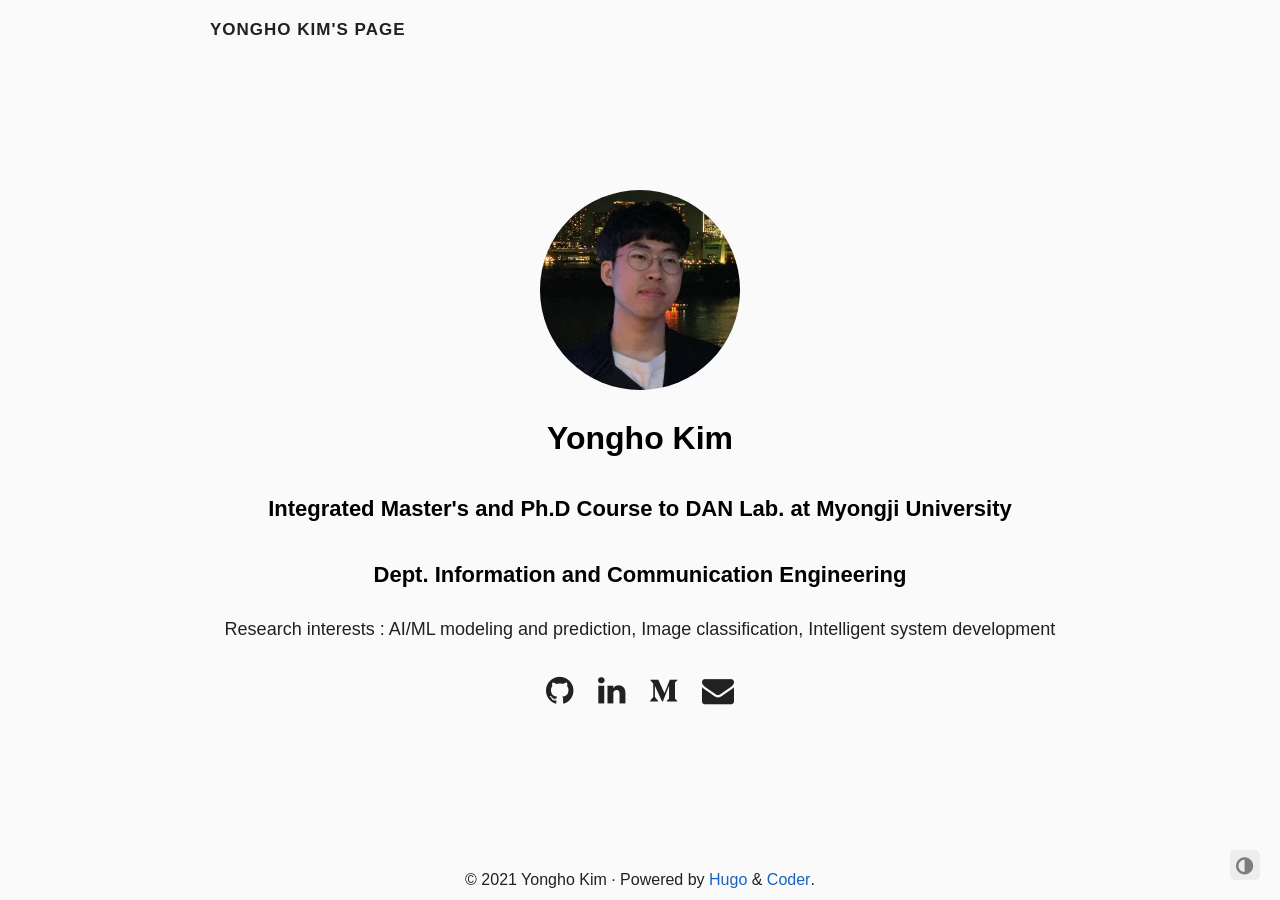
==== commit 429ca4f2: "Update research interets" ====
--- a/index.html
+++ b/index.html
@@ -110,7 +110,7 @@
     <h1>Yongho Kim</h1>
     <h4>Integrated Master&#39;s and Ph.D Course to DAN Lab. at Myongji University</h4>
     <h4>Dept. Information and Communication Engineering</h4>
-    Research interests : Deep Learning, Machine Learning, Computer Vision
+    Research interests : AI/ML modeling and prediction, Image classification, Intelligent system development
     
     <ul>
       
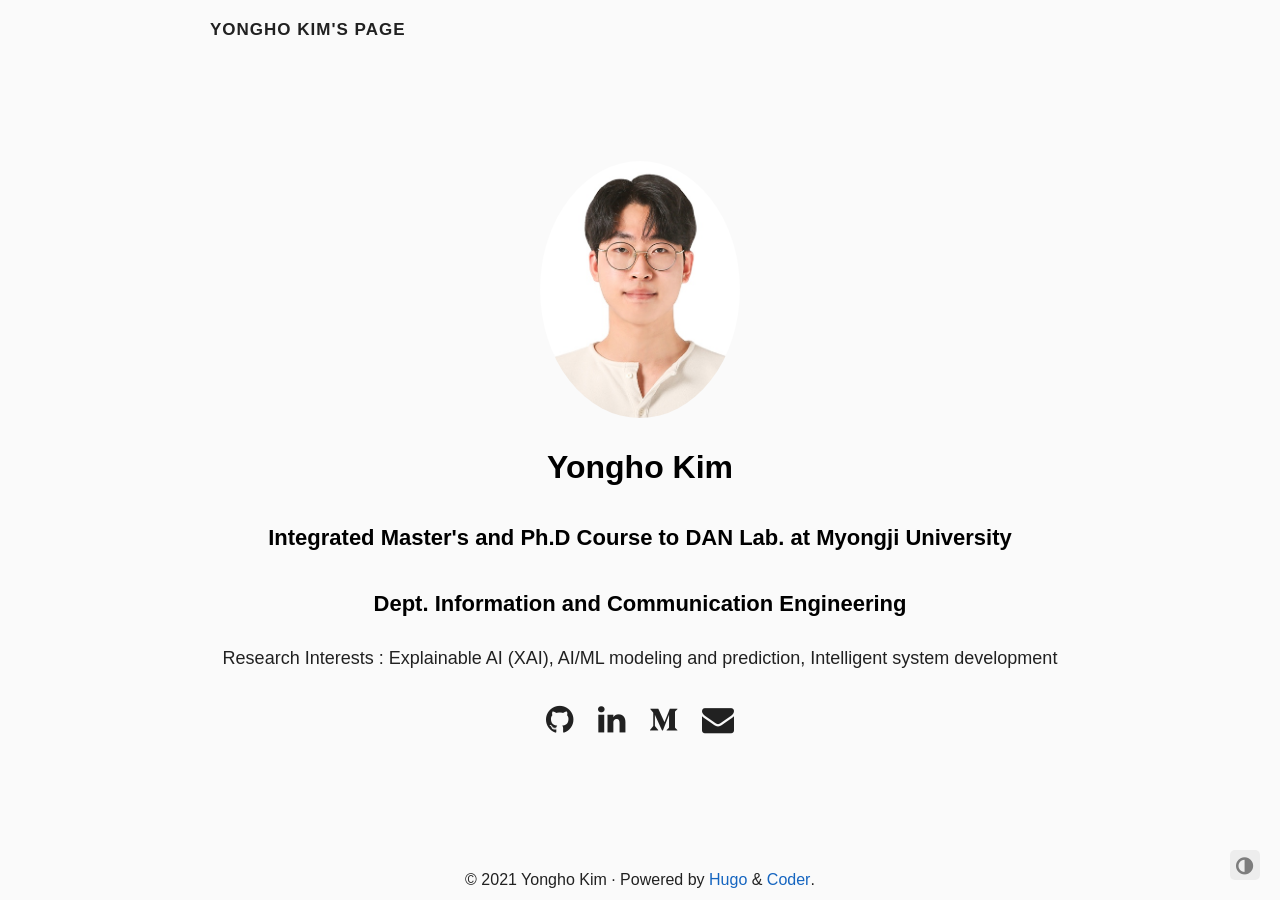
==== commit 0659808e: "Update research interests" ====
--- a/index.html
+++ b/index.html
@@ -1,246 +1,241 @@
 <!DOCTYPE html>
 <html lang="en">
-
   <head>
-    <meta charset="utf-8">
-    <meta name="viewport" content="width=device-width, initial-scale=1.0">
-    <meta http-equiv="Content-Language" content="en">
-    <meta name="color-scheme" content="light dark">
-    
-    
-      <meta http-equiv="Content-Security-Policy" content="upgrade-insecure-requests; block-all-mixed-content; default-src 'self'; child-src 'self'; font-src 'self' https://fonts.gstatic.com https://cdn.jsdelivr.net/; form-action 'self'; frame-src 'self'; img-src 'self'; object-src 'none'; style-src 'self' 'unsafe-inline' https://fonts.googleapis.com/ https://cdn.jsdelivr.net/; script-src 'self' 'unsafe-inline' https://www.google-analytics.com; prefetch-src 'self';">
-    
-
-    <meta name="author" content="Yongho Kim">
-    <meta name="description" content="Yongho Kim&#39;s personal website">
-    <meta name="keywords" content="blog,developer,personal">
-
-    <meta name="twitter:card" content="summary"/>
-<meta name="twitter:title" content="Yongho Kim&#39;s page"/>
-<meta name="twitter:description" content="Yongho Kim&#39;s personal website"/>
+    <meta charset="utf-8" />
+    <meta name="viewport" content="width=device-width, initial-scale=1.0" />
+    <meta http-equiv="Content-Language" content="en" />
+    <meta name="color-scheme" content="light dark" />
+
+    <meta
+      http-equiv="Content-Security-Policy"
+      content="upgrade-insecure-requests; block-all-mixed-content; default-src 'self'; child-src 'self'; font-src 'self' https://fonts.gstatic.com https://cdn.jsdelivr.net/; form-action 'self'; frame-src 'self'; img-src 'self'; object-src 'none'; style-src 'self' 'unsafe-inline' https://fonts.googleapis.com/ https://cdn.jsdelivr.net/; script-src 'self' 'unsafe-inline' https://www.google-analytics.com; prefetch-src 'self';"
+    />
+
+    <meta name="author" content="Yongho Kim" />
+    <meta name="description" content="Yongho Kim&#39;s personal website" />
+    <meta name="keywords" content="blog,developer,personal" />
+
+    <meta name="twitter:card" content="summary" />
+    <meta name="twitter:title" content="Yongho Kim&#39;s page" />
+    <meta
+      name="twitter:description"
+      content="Yongho Kim&#39;s personal website"
+    />
 
     <meta property="og:title" content="Yongho Kim&#39;s page" />
-<meta property="og:description" content="Yongho Kim&#39;s personal website" />
-<meta property="og:type" content="website" />
-<meta property="og:url" content="https://kyh980909.github.io/" />
-
-
+    <meta
+      property="og:description"
+      content="Yongho Kim&#39;s personal website"
+    />
+    <meta property="og:type" content="website" />
+    <meta property="og:url" content="https://kyh980909.github.io/" />
 
     <title>Yongho Kim&#39;s page</title>
 
-    
-      <link rel="canonical" href="https://kyh980909.github.io/">
-    
-
-    
-    
-    <link rel="preload" href="/fonts/forkawesome-webfont.woff2?v=1.1.7" as="font" type="font/woff2" integrity="sha256-hEIt6X6xzye8ubyk8/uxjz68cRZHsJxoKS9fQ8idUGQ=" crossorigin>
-
-    
-      
-      
-      <link rel="stylesheet" href="/css/coder.min.ec198d25949ddd79a670b1ead43ca88e0bc2c1343266d0df0a9eeb7f3f207777.css" integrity="sha256-7BmNJZSd3XmmcLHq1DyojgvCwTQyZtDfCp7rfz8gd3c=" crossorigin="anonymous" media="screen" />
-    
-
-    
-
-    
-      
-        
-        
-        <link rel="stylesheet" href="/css/coder-dark.min.89c82b6022b96f77aeb521b240daec4f87ea029d84d1c78b8acd0735b91b3c92.css" integrity="sha256-icgrYCK5b3eutSGyQNrsT4fqAp2E0ceLis0HNbkbPJI=" crossorigin="anonymous" media="screen" />
-      
-    
-
-    
-
-    
-
-    <link rel="icon" type="image/png" href="/images/favicon-32x32.png" sizes="32x32">
-    <link rel="icon" type="image/png" href="/images/favicon-16x16.png" sizes="16x16">
-
-    <link rel="apple-touch-icon" href="/images/apple-touch-icon.png">
-    <link rel="apple-touch-icon" sizes="180x180" href="/images/apple-touch-icon.png">
-
-    <link rel="alternate" type="application/rss+xml" href="/index.xml" title="Yongho Kim's page" />
-    
-      <script defer src="https://twemoji.maxcdn.com/v/13.0.1/twemoji.min.js"
-        integrity="sha384-5f4X0lBluNY/Ib4VhGx0Pf6iDCF99VGXJIyYy7dDLY5QlEd7Ap0hICSSZA1XYbc4" crossorigin="anonymous"></script>
-    
+    <link rel="canonical" href="https://kyh980909.github.io/" />
+
+    <link
+      rel="preload"
+      href="/fonts/forkawesome-webfont.woff2?v=1.1.7"
+      as="font"
+      type="font/woff2"
+      integrity="sha256-hEIt6X6xzye8ubyk8/uxjz68cRZHsJxoKS9fQ8idUGQ="
+      crossorigin
+    />
+
+    <link
+      rel="stylesheet"
+      href="/css/coder.min.ec198d25949ddd79a670b1ead43ca88e0bc2c1343266d0df0a9eeb7f3f207777.css"
+      integrity="sha256-7BmNJZSd3XmmcLHq1DyojgvCwTQyZtDfCp7rfz8gd3c="
+      crossorigin="anonymous"
+      media="screen"
+    />
+
+    <link
+      rel="stylesheet"
+      href="/css/coder-dark.min.89c82b6022b96f77aeb521b240daec4f87ea029d84d1c78b8acd0735b91b3c92.css"
+      integrity="sha256-icgrYCK5b3eutSGyQNrsT4fqAp2E0ceLis0HNbkbPJI="
+      crossorigin="anonymous"
+      media="screen"
+    />
+
+    <link
+      rel="icon"
+      type="image/png"
+      href="/images/favicon-32x32.png"
+      sizes="32x32"
+    />
+    <link
+      rel="icon"
+      type="image/png"
+      href="/images/favicon-16x16.png"
+      sizes="16x16"
+    />
+
+    <link rel="apple-touch-icon" href="/images/apple-touch-icon.png" />
+    <link
+      rel="apple-touch-icon"
+      sizes="180x180"
+      href="/images/apple-touch-icon.png"
+    />
+
+    <link
+      rel="alternate"
+      type="application/rss+xml"
+      href="/index.xml"
+      title="Yongho Kim's page"
+    />
+
+    <script
+      defer
+      src="https://twemoji.maxcdn.com/v/13.0.1/twemoji.min.js"
+      integrity="sha384-5f4X0lBluNY/Ib4VhGx0Pf6iDCF99VGXJIyYy7dDLY5QlEd7Ap0hICSSZA1XYbc4"
+      crossorigin="anonymous"
+    ></script>
 
     <meta name="generator" content="Hugo 0.68.3" />
   </head>
 
-  
-  
-    
-  
-  <body class="colorscheme-auto"
-        onload=" twemoji.parse(document.body); "
-  >
-    
-<div class="float-container">
-    <a id="dark-mode-toggle" class="colorscheme-toggle">
+  <body class="colorscheme-auto" onload=" twemoji.parse(document.body); ">
+    <div class="float-container">
+      <a id="dark-mode-toggle" class="colorscheme-toggle">
         <i class="fa fa-adjust fa-fw" aria-hidden="true"></i>
-    </a>
-</div>
-
+      </a>
+    </div>
 
     <main class="wrapper">
       <nav class="navigation">
-  <section class="container">
-    <a class="navigation-title" href="/">
-      Yongho Kim&#39;s page
-    </a>
-    
-  </section>
-</nav>
-
+        <section class="container">
+          <a class="navigation-title" href="/"> Yongho Kim&#39;s page </a>
+        </section>
+      </nav>
 
       <div class="content">
-        
-  <section class="container centered">
-  <div class="about">
-    
-      
-        <div class="avatar"><img src="/img/avatar.jpg" alt="avatar"></div>
-      
-    
-    
-    <h1>Yongho Kim</h1>
-    <h4>Integrated Master&#39;s and Ph.D Course to DAN Lab. at Myongji University</h4>
-    <h4>Dept. Information and Communication Engineering</h4>
-    Research interests : AI/ML modeling and prediction, Image classification, Intelligent system development
-    
-    <ul>
-      
-        
-          <li>
-            <a href="https://github.com/kyh980909/" aria-label="Github"   >
-              <i class="fa fa-github" aria-hidden="true"></i>
-            </a>
-          </li>
-        
-      
-        
-          <li>
-            <a href="https://www.linkedin.com/in/yongho-kim-4ba133198/" aria-label="LinkedIn"   >
-              <i class="fa fa-linkedin" aria-hidden="true"></i>
-            </a>
-          </li>
-        
-      
-        
-          <li>
-            <a href="https://medium.com/@kyh980909" aria-label="Medium"   >
-              <i class="fa fa-medium" aria-hidden="true"></i>
-            </a>
-          </li>
-        
-      
-        
-          <li>
-            <a href="mailto:yhkim98@mju.ac.kr" aria-label="Mail"   >
-              <i class="fa fa-envelope" aria-hidden="true"></i>
-            </a>
-          </li>
-        
-      
-    </ul>
-    
-  </div>
-</section>
-
-
+        <section class="container centered">
+          <div class="about">
+            <div class="avatar"><img src="/img/avatar.jpg" alt="avatar" /></div>
+
+            <h1>Yongho Kim</h1>
+            <h4>
+              Integrated Master&#39;s and Ph.D Course to DAN Lab. at Myongji
+              University
+            </h4>
+            <h4>Dept. Information and Communication Engineering</h4>
+            Research Interests : Explainable AI (XAI), AI/ML modeling and
+            prediction, Intelligent system development
+
+            <ul>
+              <li>
+                <a href="https://github.com/kyh980909/" aria-label="Github">
+                  <i class="fa fa-github" aria-hidden="true"></i>
+                </a>
+              </li>
+
+              <li>
+                <a
+                  href="https://www.linkedin.com/in/yongho-kim-4ba133198/"
+                  aria-label="LinkedIn"
+                >
+                  <i class="fa fa-linkedin" aria-hidden="true"></i>
+                </a>
+              </li>
+
+              <li>
+                <a href="https://medium.com/@kyh980909" aria-label="Medium">
+                  <i class="fa fa-medium" aria-hidden="true"></i>
+                </a>
+              </li>
+
+              <li>
+                <a href="mailto:yhkim98@mju.ac.kr" aria-label="Mail">
+                  <i class="fa fa-envelope" aria-hidden="true"></i>
+                </a>
+              </li>
+            </ul>
+          </div>
+        </section>
       </div>
 
-      
-  <footer class="footer">
-    <section class="container">
-      
-      
-        ©
-        
-        2021
-         Yongho Kim 
-      
-      
-         · 
-        Powered by <a href="https://gohugo.io/">Hugo</a> & <a href="https://github.com/luizdepra/hugo-coder/">Coder</a>.
-      
-      
-        
-      
-    </section>
-  </footer>
-
-
+      <footer class="footer">
+        <section class="container">
+          © 2021 Yongho Kim · Powered by <a href="https://gohugo.io/">Hugo</a> &
+          <a href="https://github.com/luizdepra/hugo-coder/">Coder</a>.
+        </section>
+      </footer>
     </main>
 
-    
-      
-        
-        <script src="/js/dark-mode.min.0213e1773e6d1c5a644f847c67a6f8abac49a3776e2976f6008038af8c5b76a1.js" integrity="sha256-AhPhdz5tHFpkT4R8Z6b4q6xJo3duKXb2AIA4r4xbdqE="></script>
-      
-    
-
-    
-
-    
+    <script
+      src="/js/dark-mode.min.0213e1773e6d1c5a644f847c67a6f8abac49a3776e2976f6008038af8c5b76a1.js"
+      integrity="sha256-AhPhdz5tHFpkT4R8Z6b4q6xJo3duKXb2AIA4r4xbdqE="
+    ></script>
 
     <script>
-(function(f, a, t, h, o, m){
-	a[h]=a[h]||function(){
-		(a[h].q=a[h].q||[]).push(arguments)
-	};
-	o=f.createElement('script'),
-	m=f.getElementsByTagName('script')[0];
-	o.async=1; o.src=t; o.id='fathom-script';
-	m.parentNode.insertBefore(o,m)
-})(document, window, '//analytics.example.com/tracker.js', 'fathom');
-fathom('set', 'siteId', 'ABCDE');
-fathom('trackPageview');
-</script>
-
-
-    <script async defer data-domain="example.com" src="https://analytics.example.com/js/plausible.js"></script>
-
-
-    <script data-goatcounter="https://code.goatcounter.com/count"
-        async src="//gc.zgo.at/count.js"></script>
-
-
-    
-<script defer src='https://static.cloudflareinsights.com/beacon.min.js'
-        data-cf-beacon='{"token": "token"}'></script>
-
-
+      (function (f, a, t, h, o, m) {
+        a[h] =
+          a[h] ||
+          function () {
+            (a[h].q = a[h].q || []).push(arguments);
+          };
+        (o = f.createElement('script')),
+          (m = f.getElementsByTagName('script')[0]);
+        o.async = 1;
+        o.src = t;
+        o.id = 'fathom-script';
+        m.parentNode.insertBefore(o, m);
+      })(document, window, '//analytics.example.com/tracker.js', 'fathom');
+      fathom('set', 'siteId', 'ABCDE');
+      fathom('trackPageview');
+    </script>
+
+    <script
+      async
+      defer
+      data-domain="example.com"
+      src="https://analytics.example.com/js/plausible.js"
+    ></script>
+
+    <script
+      data-goatcounter="https://code.goatcounter.com/count"
+      async
+      src="//gc.zgo.at/count.js"
+    ></script>
+
+    <script
+      defer
+      src="https://static.cloudflareinsights.com/beacon.min.js"
+      data-cf-beacon='{"token": "token"}'
+    ></script>
 
     <script type="application/javascript">
-  var _paq = window._paq = window._paq || [];
-   
-  _paq.push(['trackPageView']);
-  _paq.push(['enableLinkTracking']);
-  (function() {
-    var u="https://analytics.example.com/";
-    _paq.push(['setTrackerUrl', u+'matomo.php']);
-    _paq.push(['setSiteId', 'ABCDE']);
-    var d=document, g=d.createElement('script'), s=d.getElementsByTagName('script')[0];
-    g.async=true; g.src=u+'matomo.js'; s.parentNode.insertBefore(g,s);
-  })();
-</script>
-
-
-    
-<script async src="https://www.googletagmanager.com/gtag/js?id=gid"></script>
-<script>
-  window.dataLayer = window.dataLayer || [];
-  function gtag(){dataLayer.push(arguments);}
-  gtag('js', new Date());
-
-  gtag('config', 'gid');
-</script>
-
+      var _paq = (window._paq = window._paq || []);
+
+      _paq.push(['trackPageView']);
+      _paq.push(['enableLinkTracking']);
+      (function () {
+        var u = 'https://analytics.example.com/';
+        _paq.push(['setTrackerUrl', u + 'matomo.php']);
+        _paq.push(['setSiteId', 'ABCDE']);
+        var d = document,
+          g = d.createElement('script'),
+          s = d.getElementsByTagName('script')[0];
+        g.async = true;
+        g.src = u + 'matomo.js';
+        s.parentNode.insertBefore(g, s);
+      })();
+    </script>
+
+    <script
+      async
+      src="https://www.googletagmanager.com/gtag/js?id=gid"
+    ></script>
+    <script>
+      window.dataLayer = window.dataLayer || [];
+      function gtag() {
+        dataLayer.push(arguments);
+      }
+      gtag('js', new Date());
+
+      gtag('config', 'gid');
+    </script>
   </body>
-
 </html>
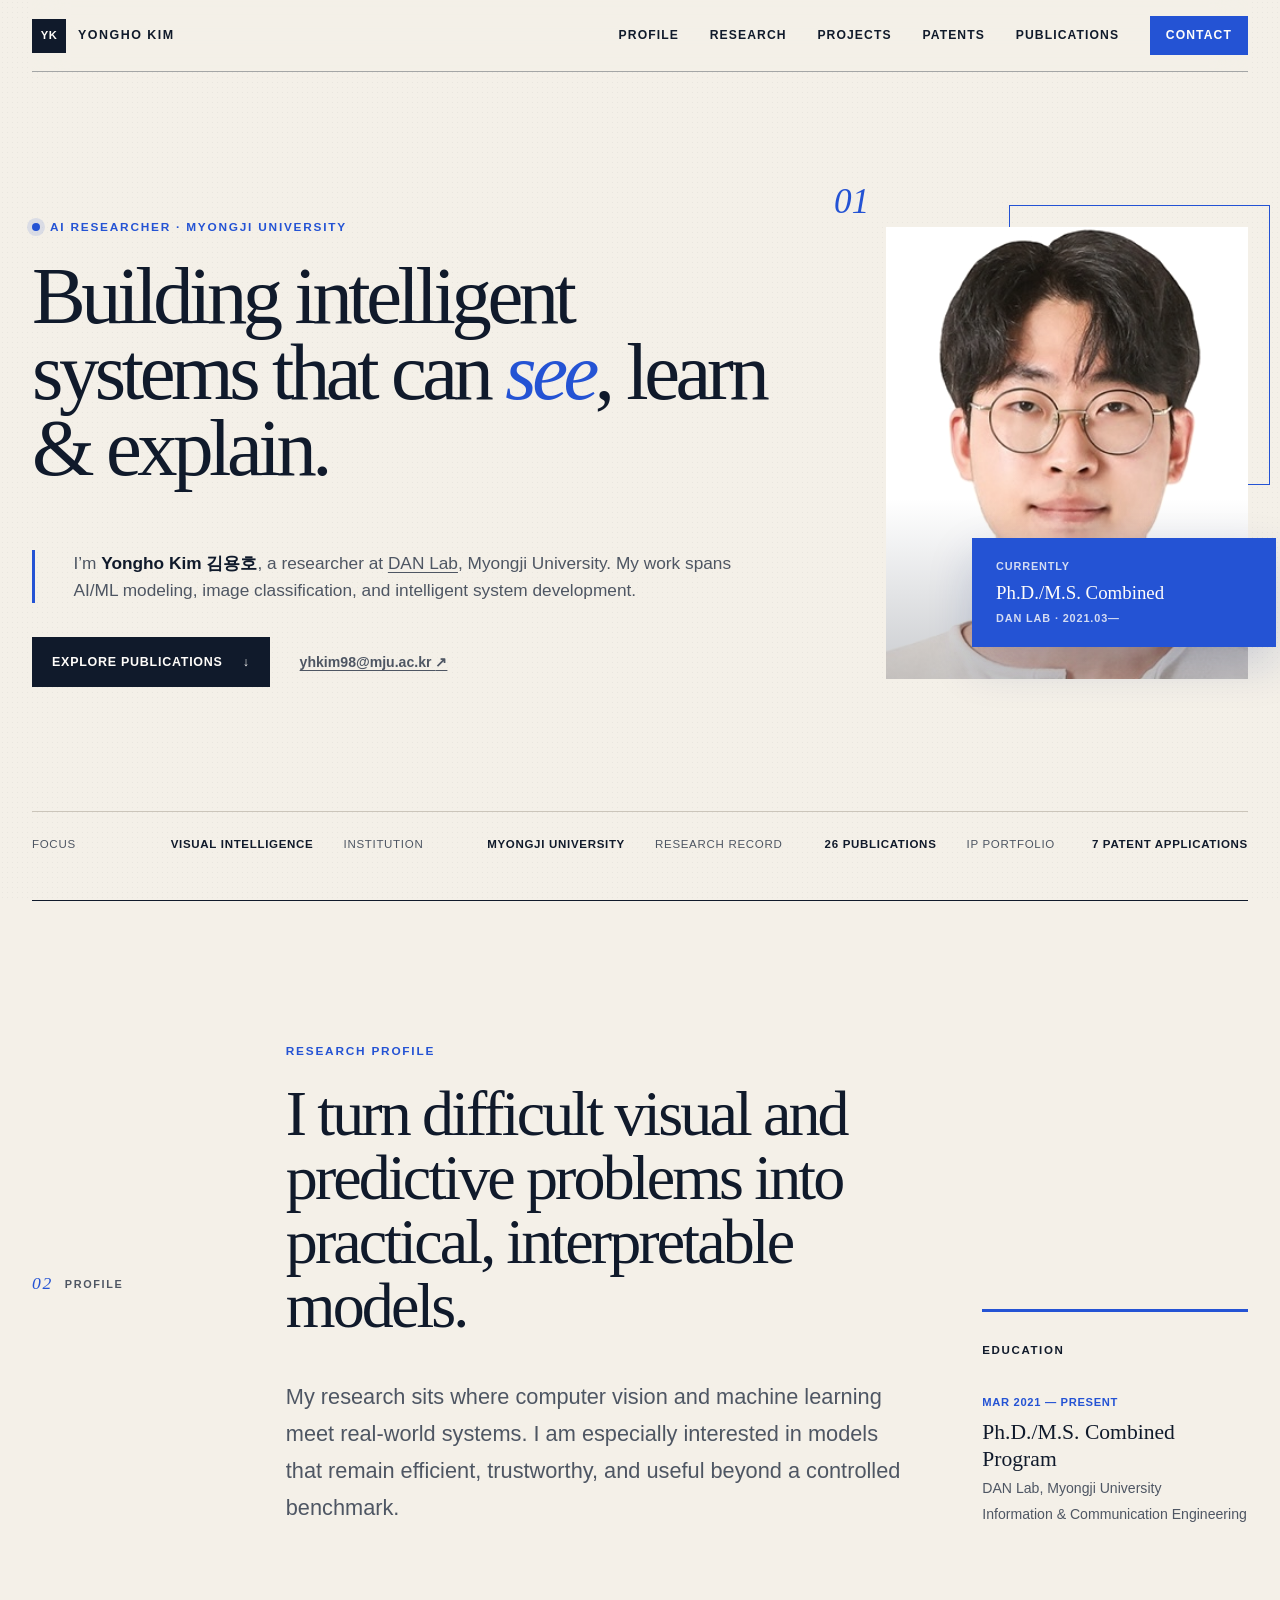
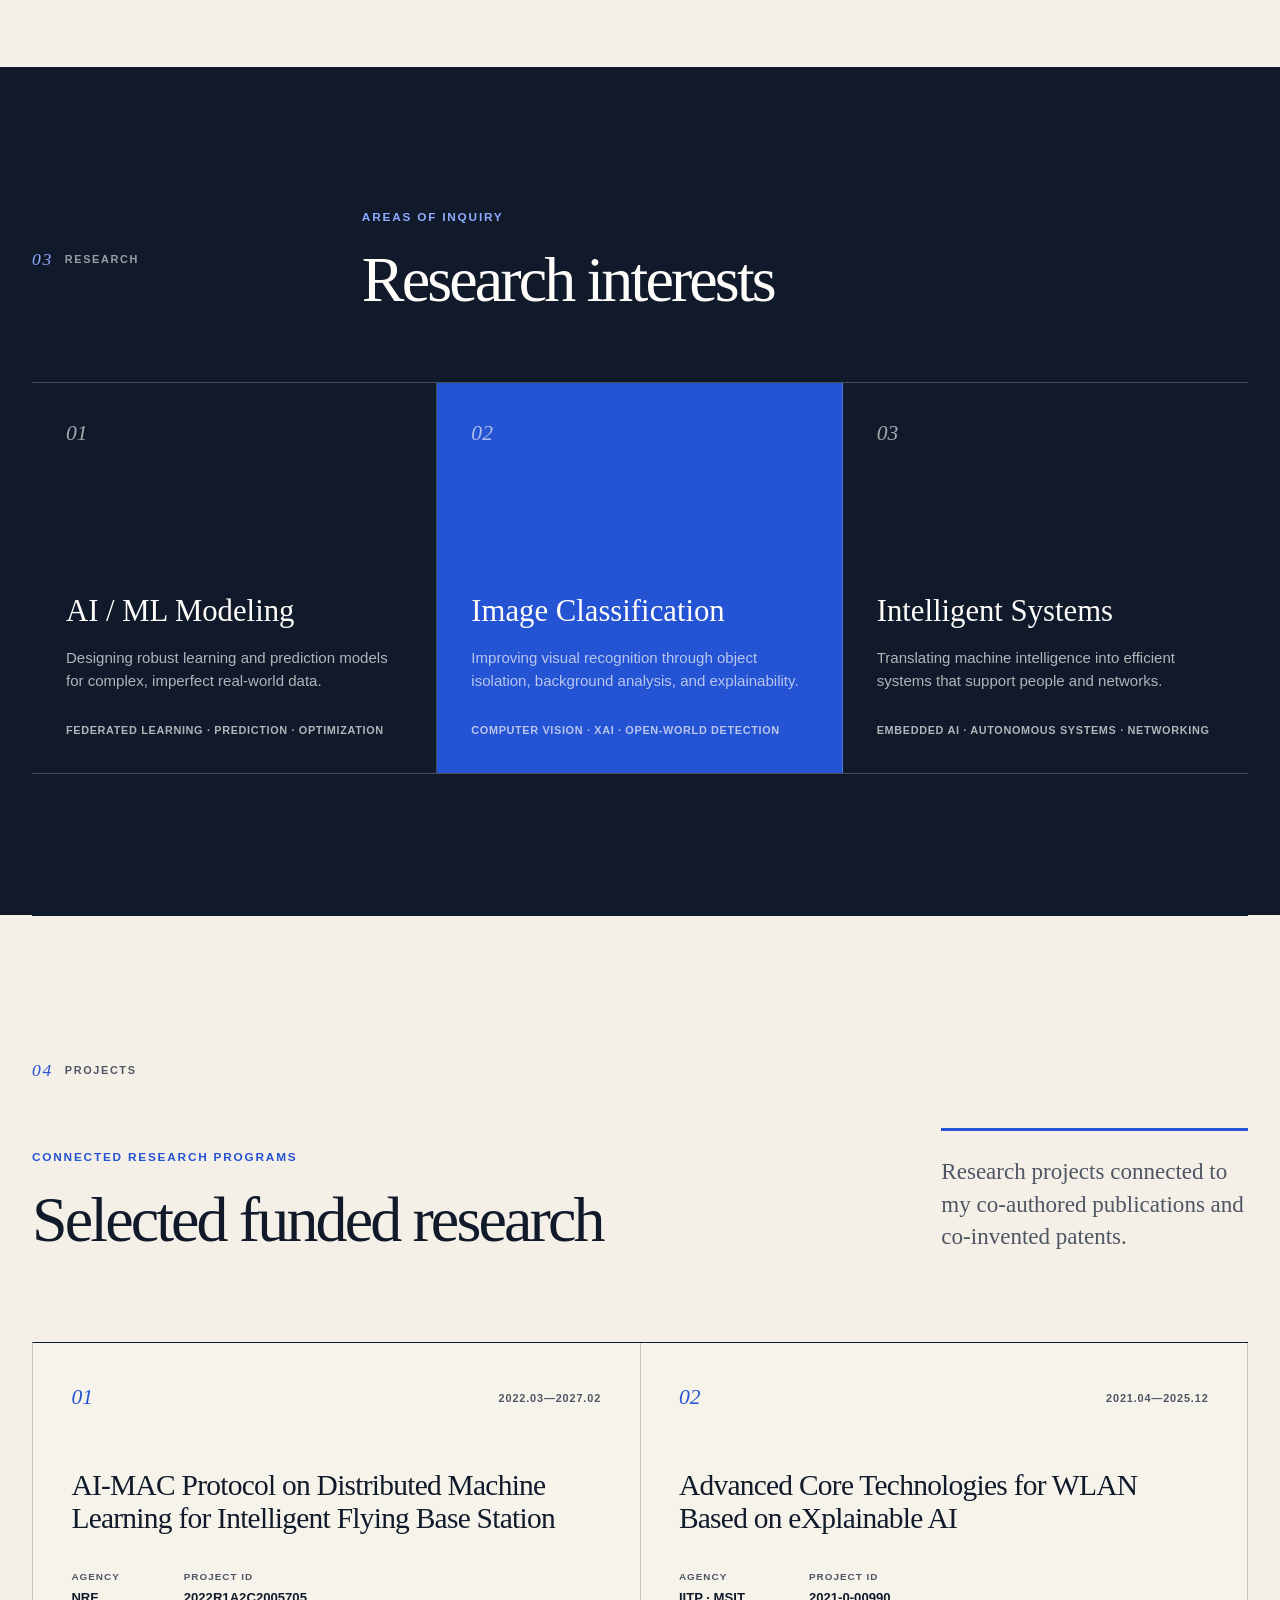
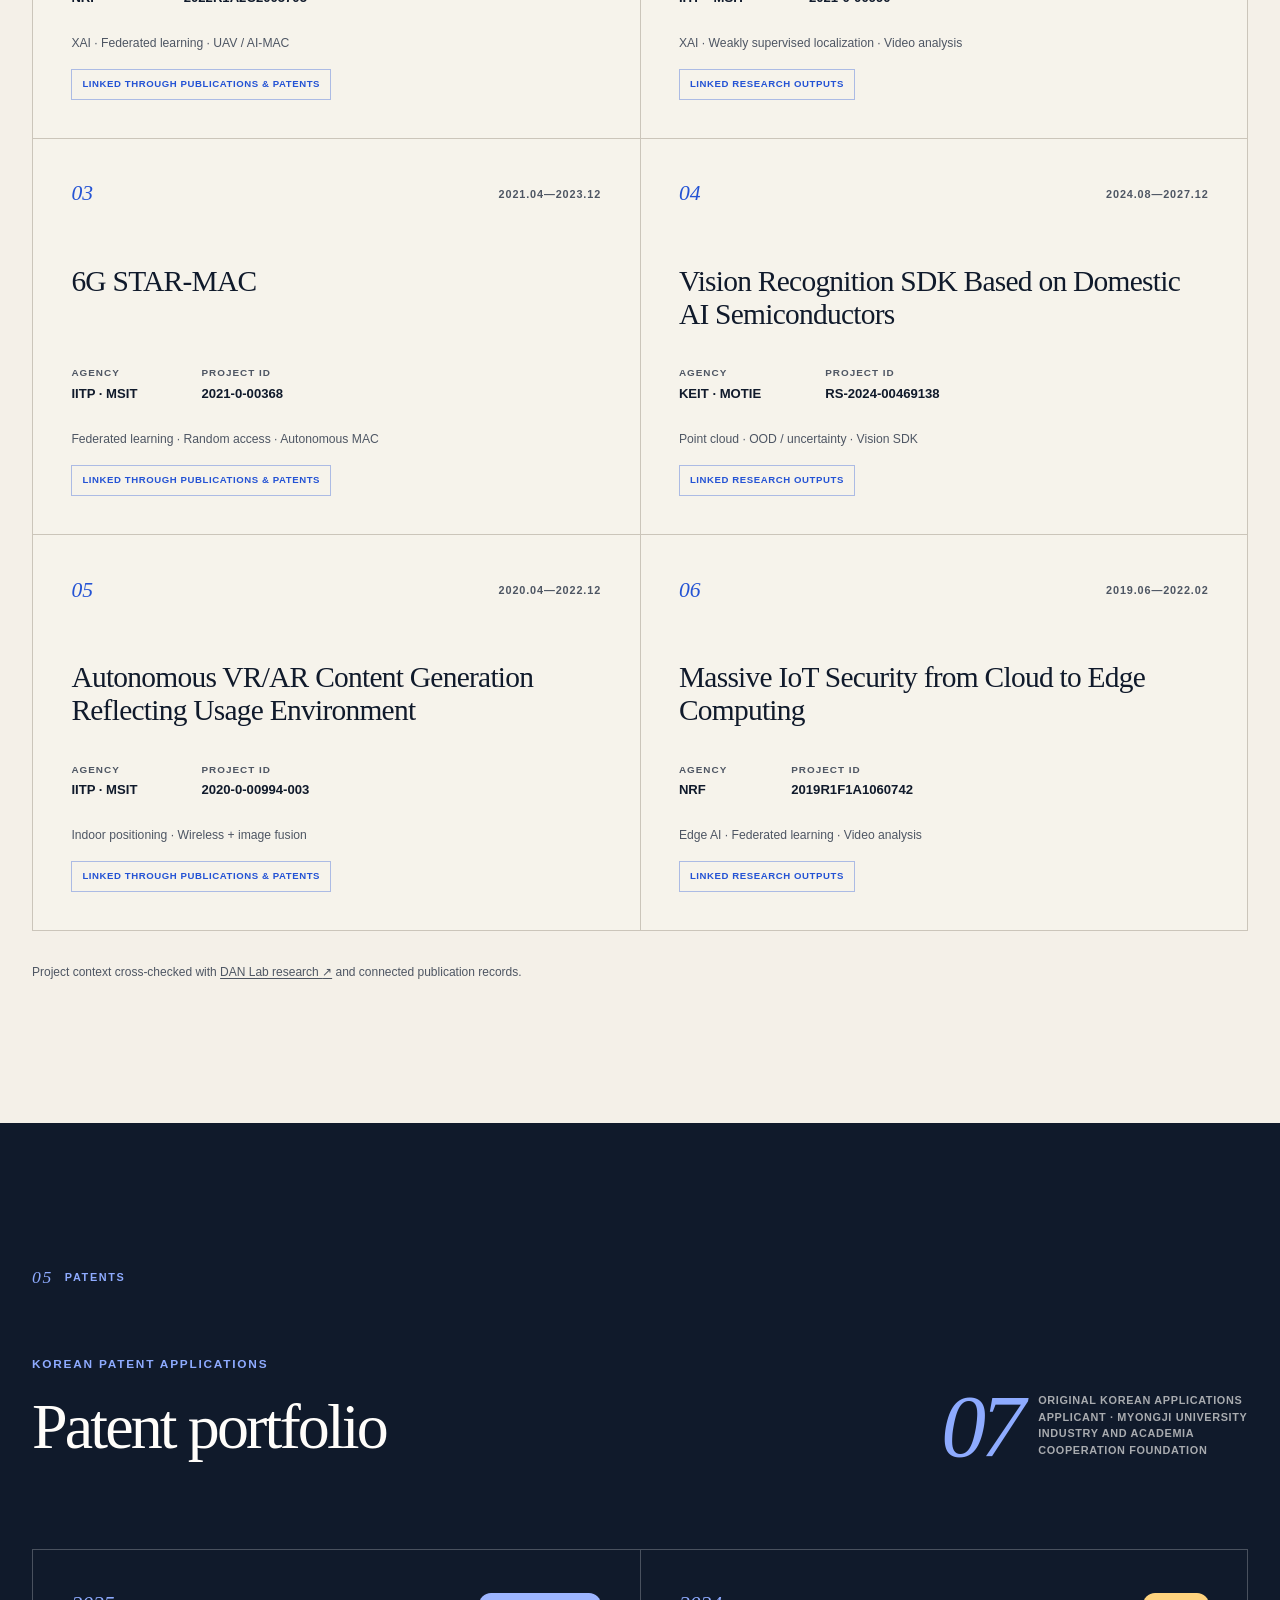
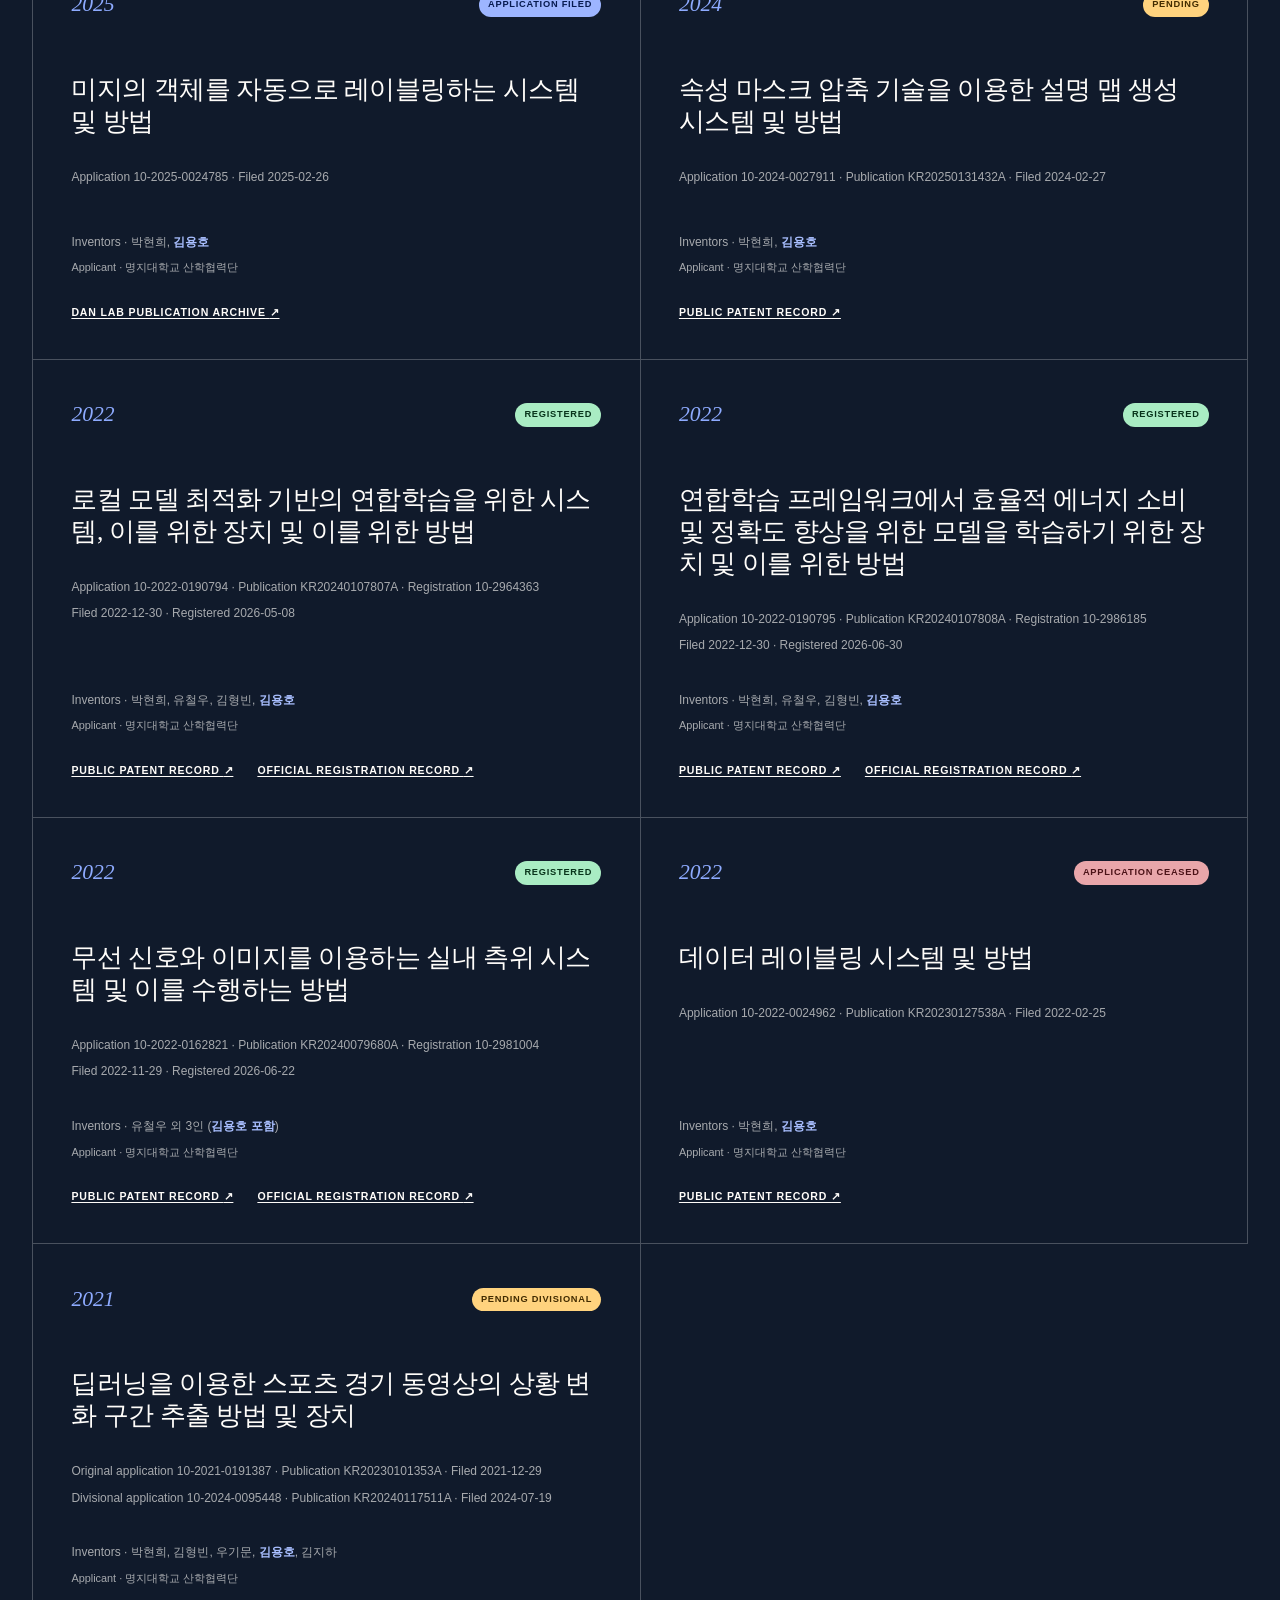
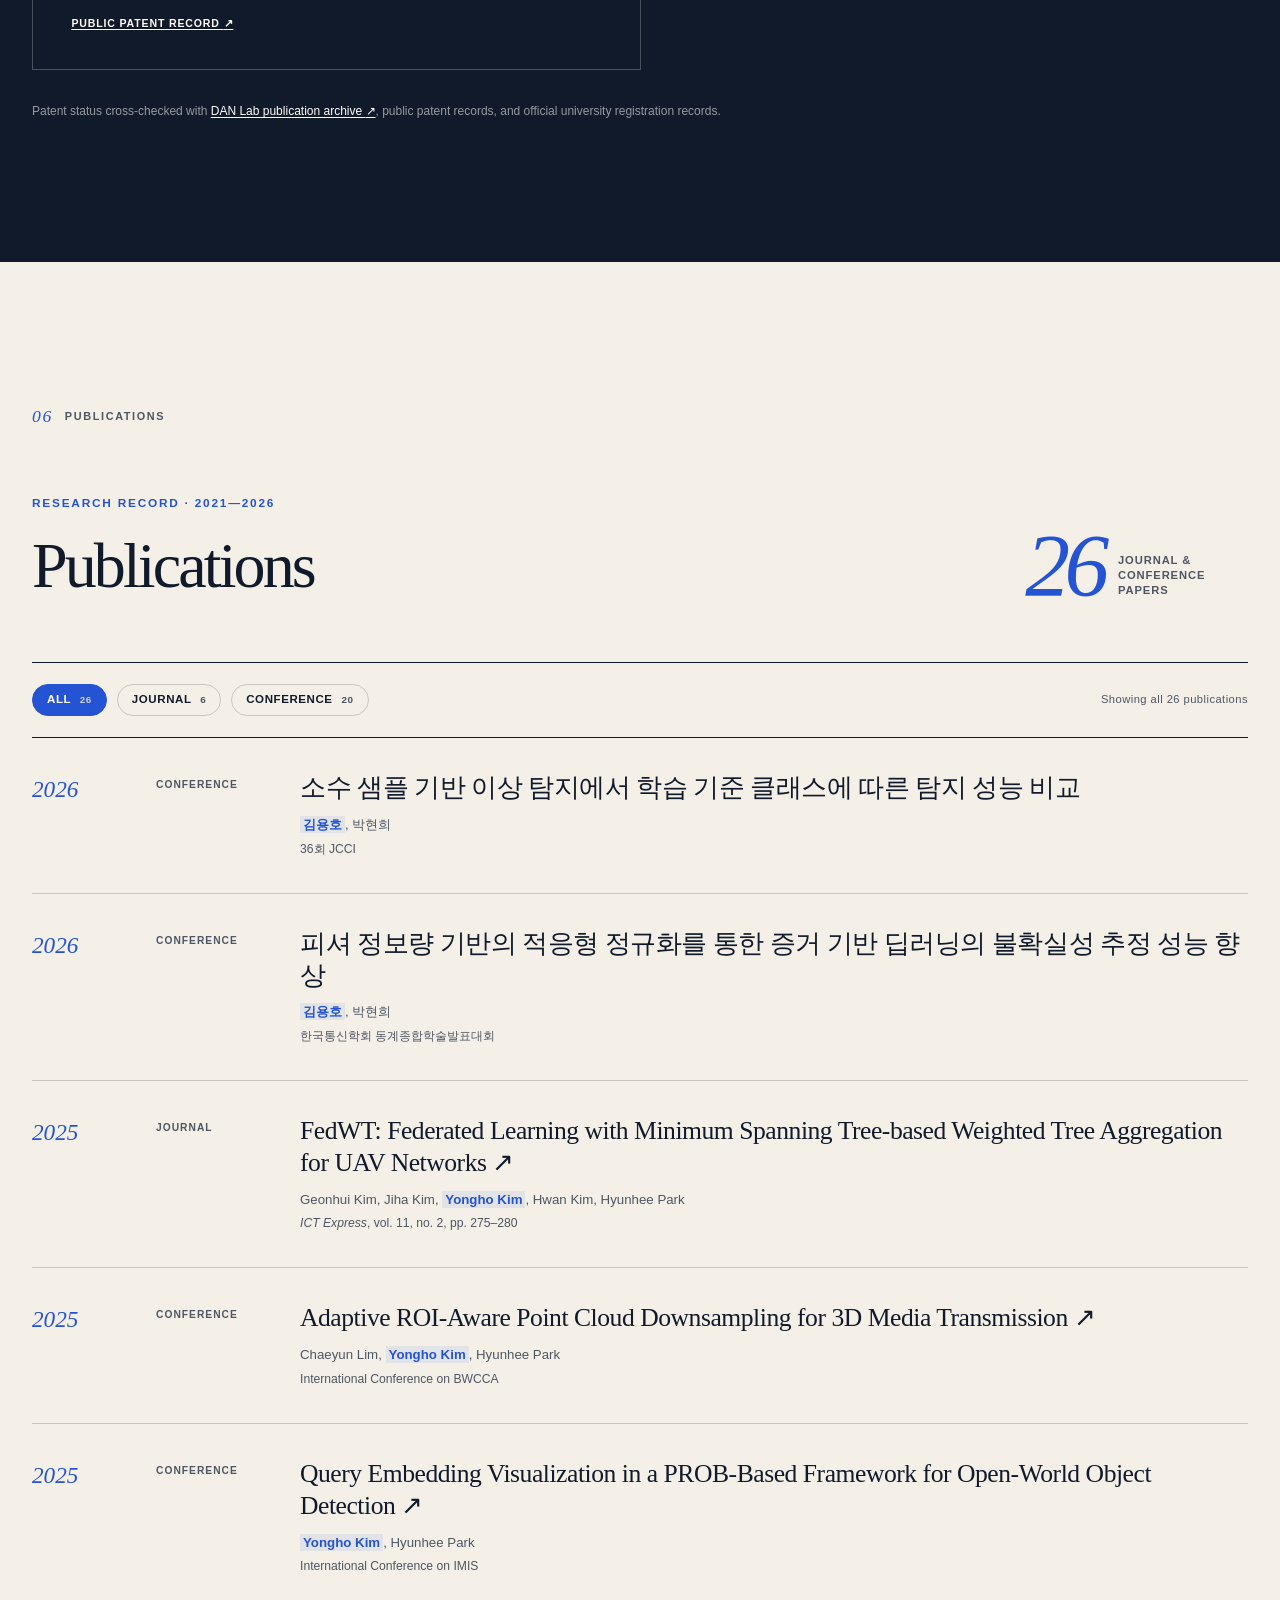
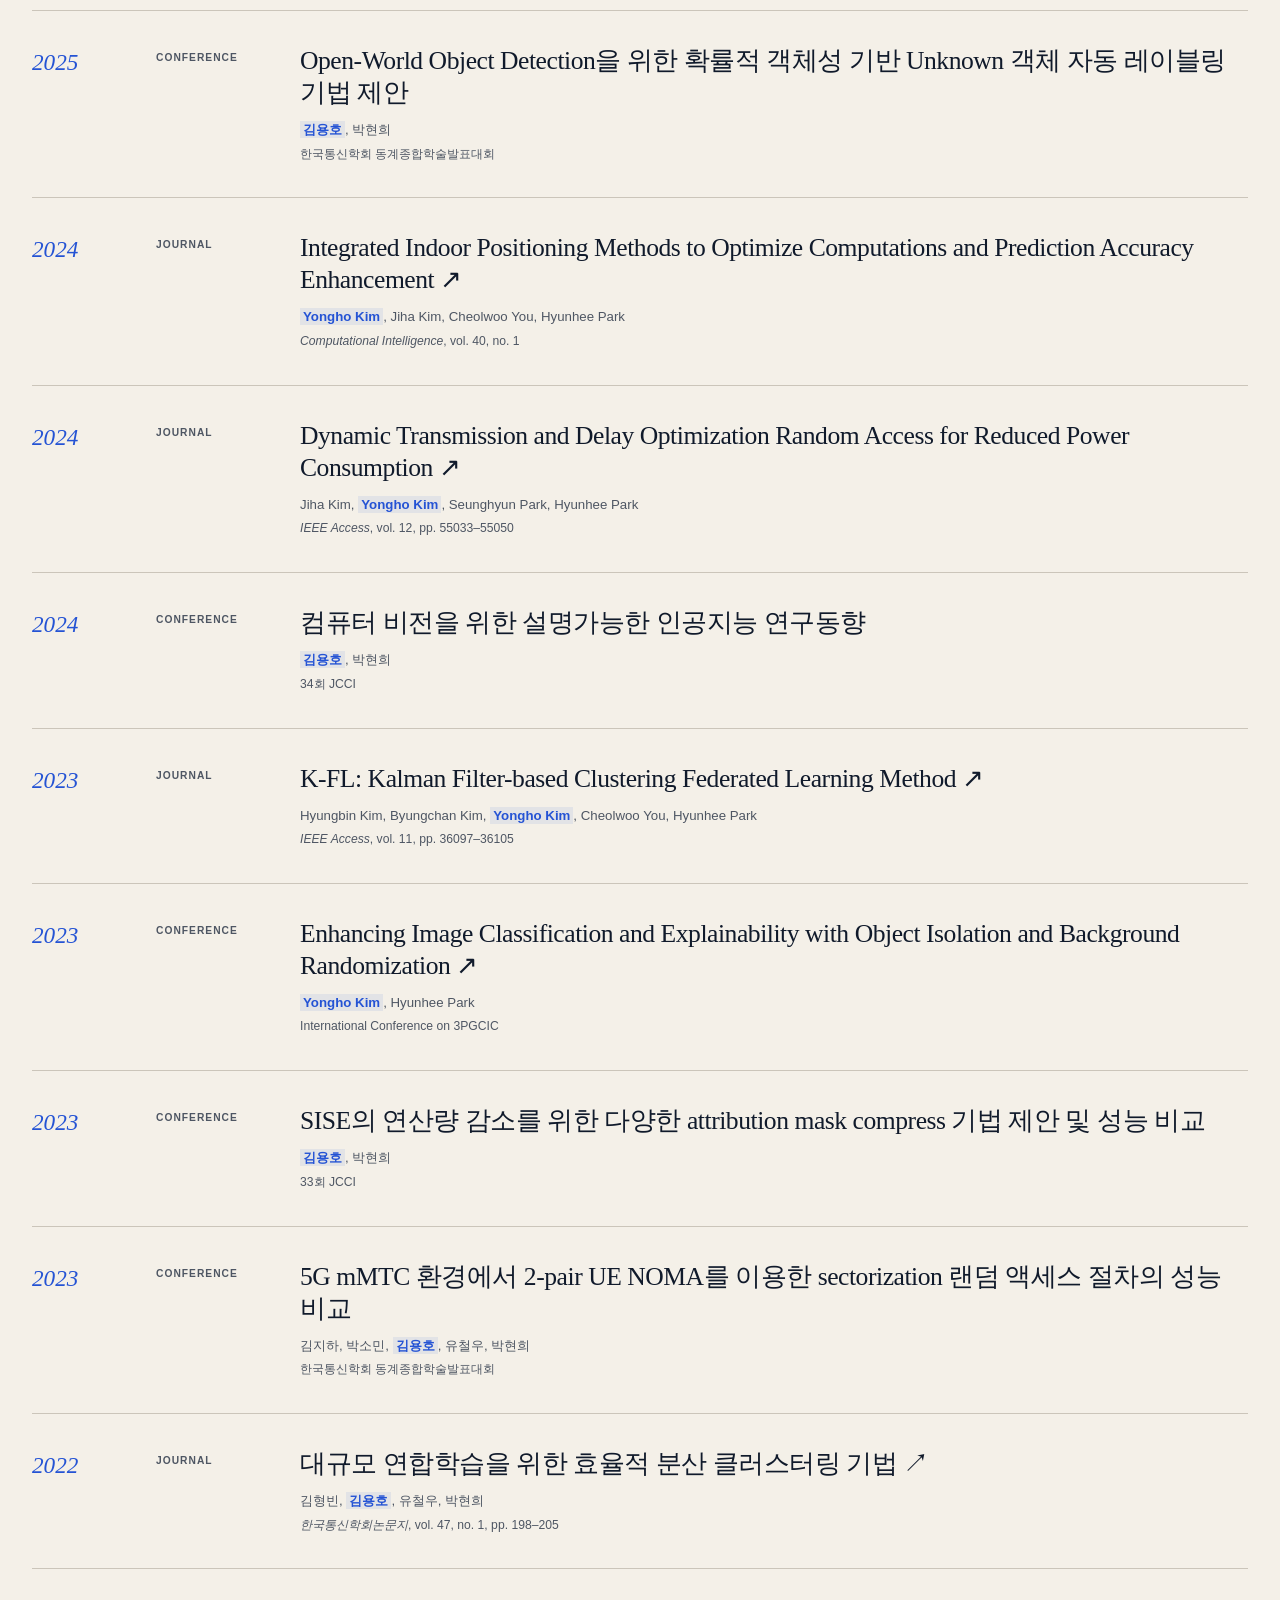
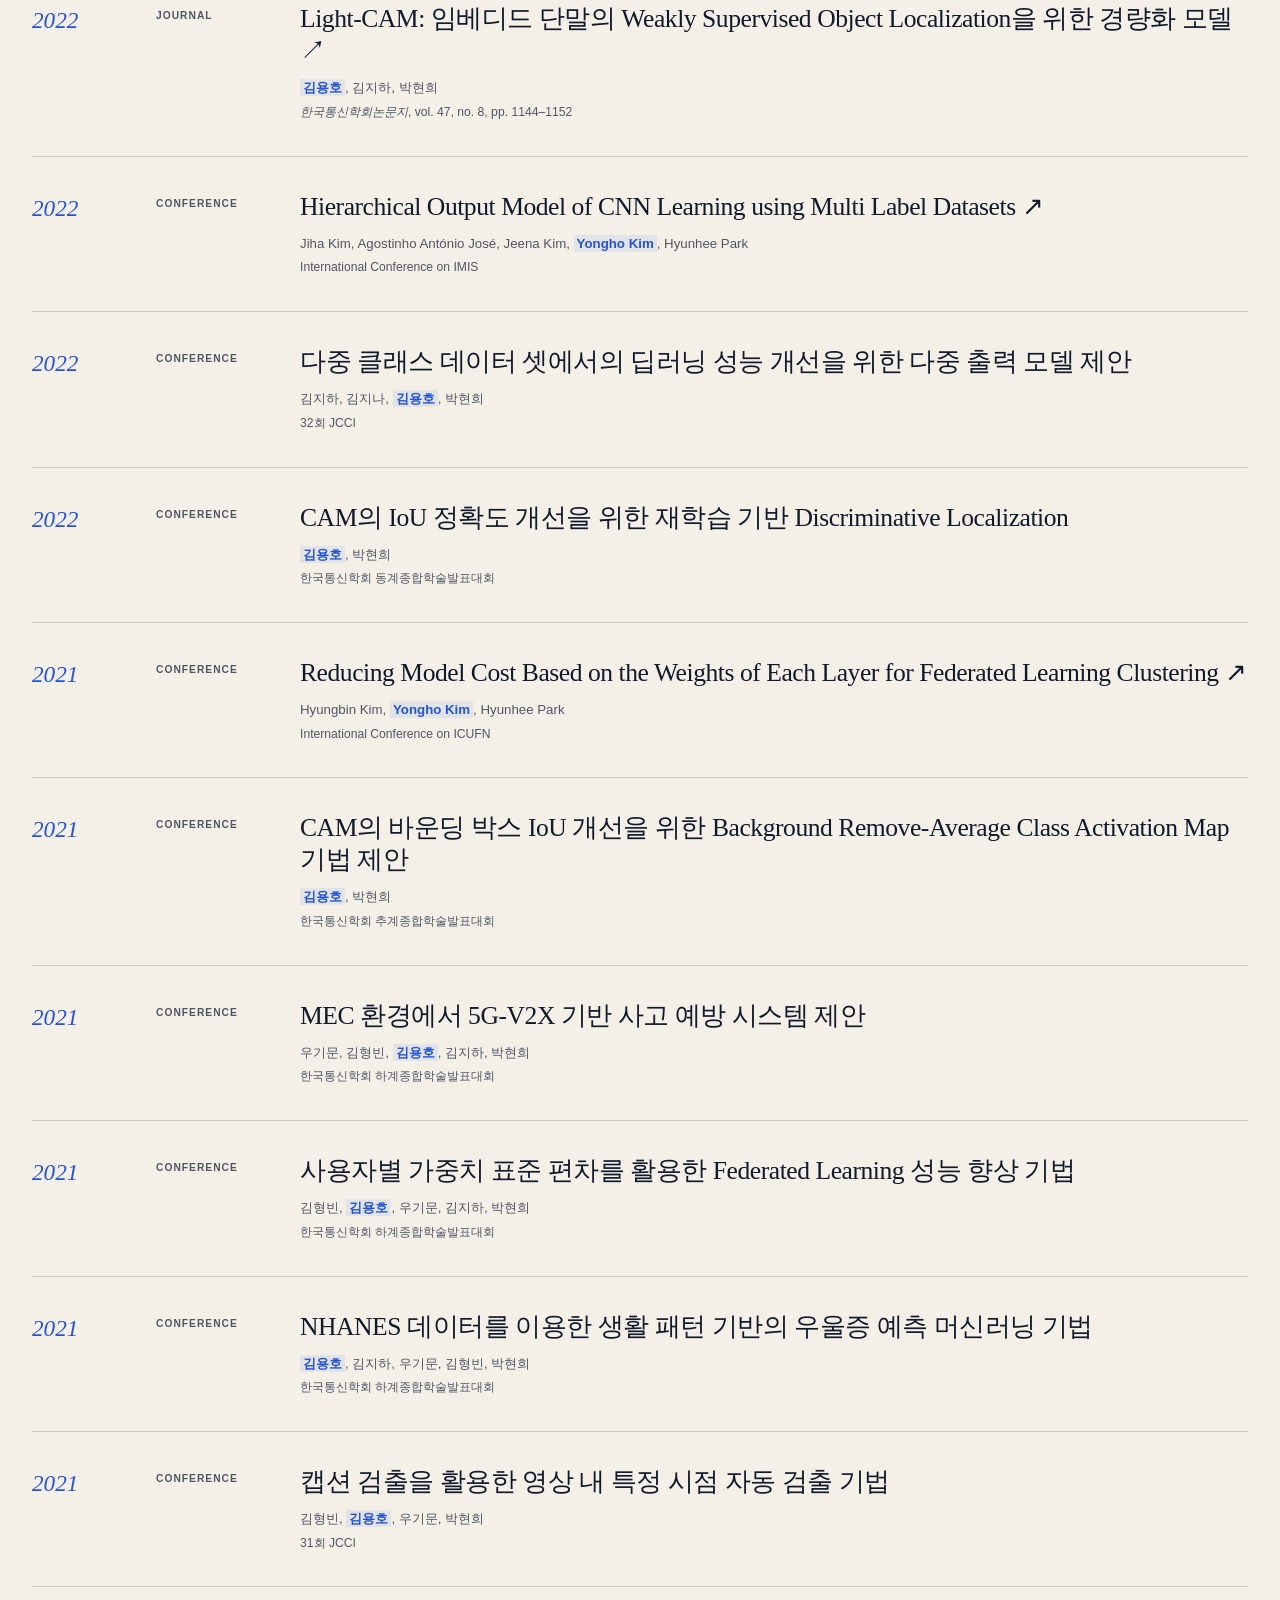
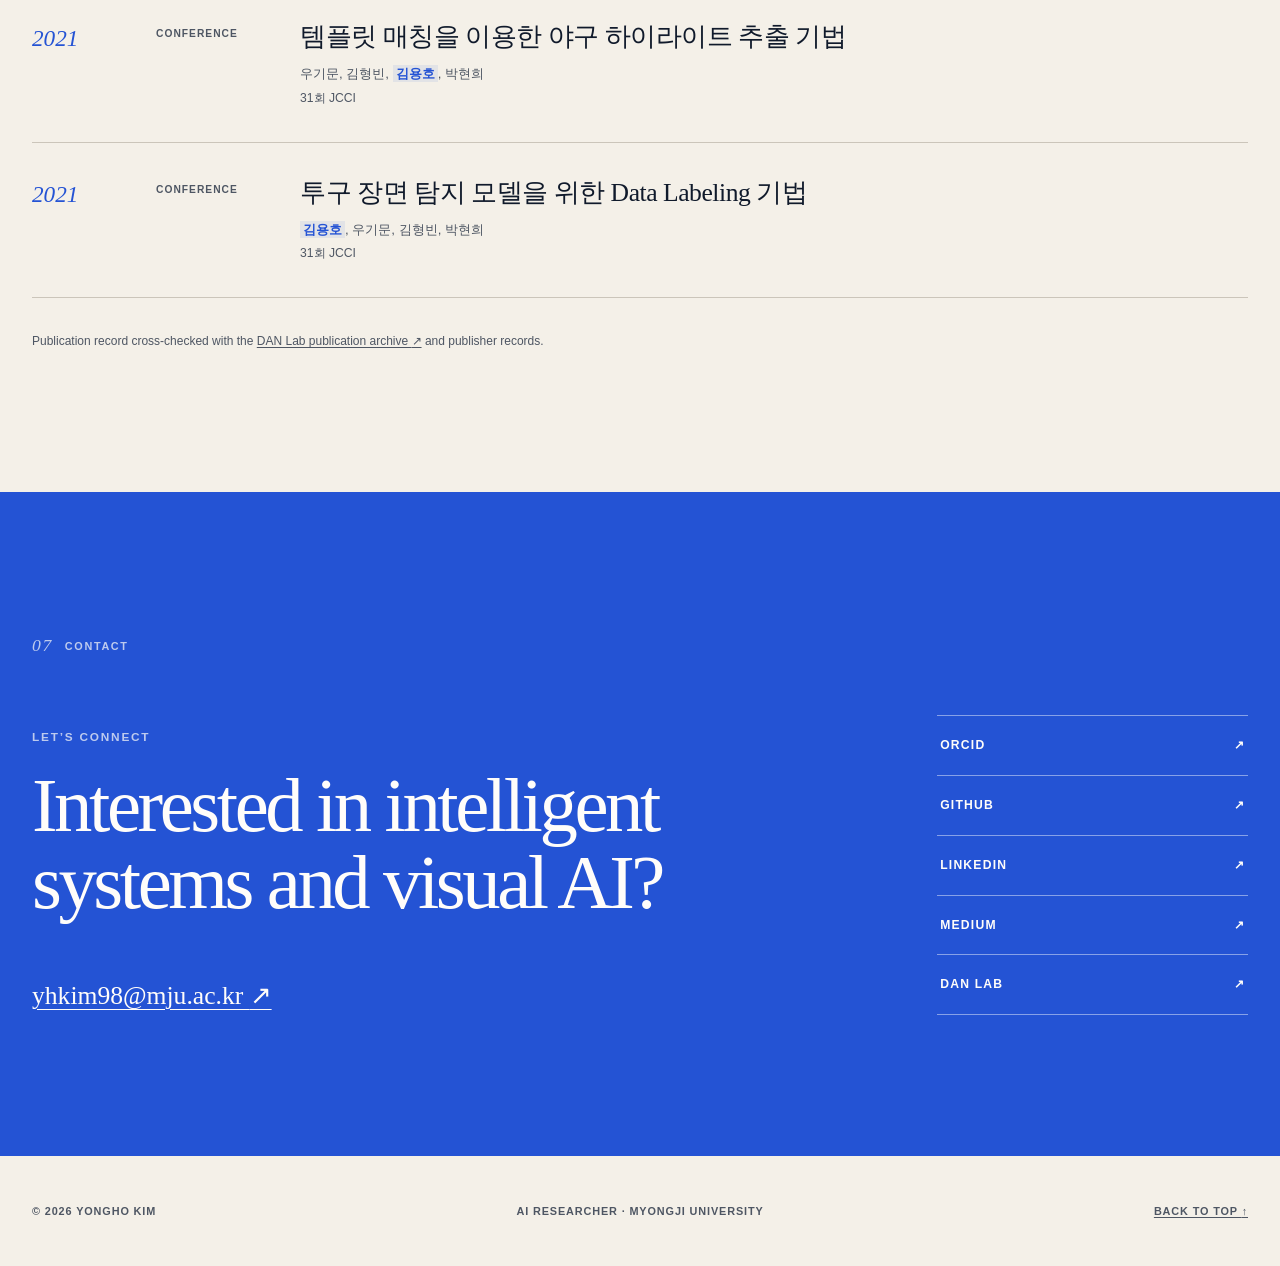
==== commit fa56acfa: "Build research CV portfolio" ====
--- a/index.html
+++ b/index.html
@@ -1,241 +1,371 @@
-<!DOCTYPE html>
+<!doctype html>
 <html lang="en">
   <head>
     <meta charset="utf-8" />
-    <meta name="viewport" content="width=device-width, initial-scale=1.0" />
-    <meta http-equiv="Content-Language" content="en" />
-    <meta name="color-scheme" content="light dark" />
-
-    <meta
-      http-equiv="Content-Security-Policy"
-      content="upgrade-insecure-requests; block-all-mixed-content; default-src 'self'; child-src 'self'; font-src 'self' https://fonts.gstatic.com https://cdn.jsdelivr.net/; form-action 'self'; frame-src 'self'; img-src 'self'; object-src 'none'; style-src 'self' 'unsafe-inline' https://fonts.googleapis.com/ https://cdn.jsdelivr.net/; script-src 'self' 'unsafe-inline' https://www.google-analytics.com; prefetch-src 'self';"
-    />
-
+    <meta name="viewport" content="width=device-width, initial-scale=1" />
+    <meta name="theme-color" content="#f4f0e8" />
     <meta name="author" content="Yongho Kim" />
-    <meta name="description" content="Yongho Kim&#39;s personal website" />
-    <meta name="keywords" content="blog,developer,personal" />
-
+    <meta name="description" content="Yongho Kim is an AI researcher at DAN Lab, Myongji University, working on AI/ML modeling, image classification, funded research, and patents for intelligent systems." />
+    <meta name="keywords" content="Yongho Kim, 김용호, AI researcher, machine learning, image classification, research projects, patents, DAN Lab, Myongji University" />
+    <meta property="og:type" content="profile" />
+    <meta property="og:title" content="Yongho Kim — AI Researcher" />
+    <meta property="og:description" content="AI researcher at DAN Lab, Myongji University. Explore publications, connected funded research, and a portfolio of Korean patent applications." />
+    <meta property="og:url" content="https://kyh980909.github.io/" />
+    <meta property="og:image" content="https://kyh980909.github.io/img/avatar.jpg" />
+    <meta property="og:image:alt" content="Portrait of Yongho Kim" />
     <meta name="twitter:card" content="summary" />
-    <meta name="twitter:title" content="Yongho Kim&#39;s page" />
-    <meta
-      name="twitter:description"
-      content="Yongho Kim&#39;s personal website"
-    />
-
-    <meta property="og:title" content="Yongho Kim&#39;s page" />
-    <meta
-      property="og:description"
-      content="Yongho Kim&#39;s personal website"
-    />
-    <meta property="og:type" content="website" />
-    <meta property="og:url" content="https://kyh980909.github.io/" />
-
-    <title>Yongho Kim&#39;s page</title>
-
+    <meta name="twitter:title" content="Yongho Kim — AI Researcher" />
+    <meta name="twitter:description" content="AI/ML modeling, image classification, research projects, publications, and patents." />
+    <title>Yongho Kim — AI Researcher</title>
     <link rel="canonical" href="https://kyh980909.github.io/" />
-
-    <link
-      rel="preload"
-      href="/fonts/forkawesome-webfont.woff2?v=1.1.7"
-      as="font"
-      type="font/woff2"
-      integrity="sha256-hEIt6X6xzye8ubyk8/uxjz68cRZHsJxoKS9fQ8idUGQ="
-      crossorigin
-    />
-
-    <link
-      rel="stylesheet"
-      href="/css/coder.min.ec198d25949ddd79a670b1ead43ca88e0bc2c1343266d0df0a9eeb7f3f207777.css"
-      integrity="sha256-7BmNJZSd3XmmcLHq1DyojgvCwTQyZtDfCp7rfz8gd3c="
-      crossorigin="anonymous"
-      media="screen"
-    />
-
-    <link
-      rel="stylesheet"
-      href="/css/coder-dark.min.89c82b6022b96f77aeb521b240daec4f87ea029d84d1c78b8acd0735b91b3c92.css"
-      integrity="sha256-icgrYCK5b3eutSGyQNrsT4fqAp2E0ceLis0HNbkbPJI="
-      crossorigin="anonymous"
-      media="screen"
-    />
-
-    <link
-      rel="icon"
-      type="image/png"
-      href="/images/favicon-32x32.png"
-      sizes="32x32"
-    />
-    <link
-      rel="icon"
-      type="image/png"
-      href="/images/favicon-16x16.png"
-      sizes="16x16"
-    />
-
-    <link rel="apple-touch-icon" href="/images/apple-touch-icon.png" />
-    <link
-      rel="apple-touch-icon"
-      sizes="180x180"
-      href="/images/apple-touch-icon.png"
-    />
-
-    <link
-      rel="alternate"
-      type="application/rss+xml"
-      href="/index.xml"
-      title="Yongho Kim's page"
-    />
-
-    <script
-      defer
-      src="https://twemoji.maxcdn.com/v/13.0.1/twemoji.min.js"
-      integrity="sha384-5f4X0lBluNY/Ib4VhGx0Pf6iDCF99VGXJIyYy7dDLY5QlEd7Ap0hICSSZA1XYbc4"
-      crossorigin="anonymous"
-    ></script>
-
-    <meta name="generator" content="Hugo 0.68.3" />
+    <link rel="stylesheet" href="css/cv.css" />
+    <script type="application/ld+json">
+      {
+        "@context": "https://schema.org",
+        "@type": "Person",
+        "name": "Yongho Kim",
+        "alternateName": "김용호",
+        "url": "https://kyh980909.github.io/",
+        "image": "https://kyh980909.github.io/img/avatar.jpg",
+        "email": "mailto:yhkim98@mju.ac.kr",
+        "jobTitle": "AI Researcher and Ph.D./M.S. Combined Student",
+        "affiliation": [
+          { "@type": "Organization", "name": "DAN Lab" },
+          { "@type": "CollegeOrUniversity", "name": "Myongji University" }
+        ],
+        "knowsAbout": ["Artificial Intelligence", "Machine Learning", "Image Classification", "Intelligent Systems", "Funded Research Projects", "Korean Patent Applications"],
+        "sameAs": [
+          "https://orcid.org/0000-0001-7099-4336",
+          "https://github.com/kyh980909/",
+          "https://www.linkedin.com/in/yongho-kim-4ba133198/",
+          "https://medium.com/@kyh980909"
+        ]
+      }
+    </script>
   </head>
-
-  <body class="colorscheme-auto" onload=" twemoji.parse(document.body); ">
-    <div class="float-container">
-      <a id="dark-mode-toggle" class="colorscheme-toggle">
-        <i class="fa fa-adjust fa-fw" aria-hidden="true"></i>
+  <body>
+    <a class="skip-link" href="#main-content">Skip to content</a>
+
+    <header class="site-header">
+      <a class="wordmark" href="#top" aria-label="Yongho Kim, home">
+        <span class="wordmark-mark" aria-hidden="true">YK</span>
+        <span>Yongho Kim</span>
       </a>
-    </div>
-
-    <main class="wrapper">
-      <nav class="navigation">
-        <section class="container">
-          <a class="navigation-title" href="/"> Yongho Kim&#39;s page </a>
+      <nav class="site-nav" aria-label="Primary navigation">
+        <a href="#profile">Profile</a>
+        <a href="#research">Research</a>
+        <a href="#projects">Projects</a>
+        <a href="#patents">Patents</a>
+        <a href="#publications">Publications</a>
+        <a class="nav-contact" href="mailto:yhkim98@mju.ac.kr">Contact</a>
+      </nav>
+    </header>
+
+    <main id="main-content">
+      <section class="hero" id="top" aria-labelledby="hero-title">
+        <div class="hero-copy">
+          <p class="eyebrow"><span class="status-dot" aria-hidden="true"></span> AI Researcher · Myongji University</p>
+          <h1 id="hero-title">Building intelligent systems that can <em>see</em>, learn &amp; explain.</h1>
+          <p class="hero-intro">
+            I’m <strong>Yongho Kim <span lang="ko">김용호</span></strong>, a researcher at
+            <a href="https://danlab.mju.ac.kr/" target="_blank" rel="noreferrer">DAN Lab</a>,
+            Myongji University. My work spans AI/ML modeling, image classification, and
+            intelligent system development.
+          </p>
+          <div class="hero-actions">
+            <a class="button button-primary" href="#publications">Explore publications <span aria-hidden="true">↓</span></a>
+            <a class="text-link" href="mailto:yhkim98@mju.ac.kr">yhkim98@mju.ac.kr <span aria-hidden="true">↗</span></a>
+          </div>
+        </div>
+
+        <div class="hero-portrait">
+          <div class="portrait-frame">
+            <img src="img/avatar.jpg" alt="Portrait of Yongho Kim" width="400" height="400" />
+          </div>
+          <div class="portrait-caption">
+            <span>Currently</span>
+            <strong>Ph.D./M.S. Combined</strong>
+            <span>DAN Lab · 2021.03—</span>
+          </div>
+          <p class="portrait-number" aria-hidden="true">01</p>
+        </div>
+
+        <section class="hero-index" aria-label="Profile summary">
+          <div><span>Focus</span><strong>Visual Intelligence</strong></div>
+          <div><span>Institution</span><strong>Myongji University</strong></div>
+          <div><span>Research record</span><strong>26 Publications</strong></div>
+          <div><span>IP portfolio</span><strong>7 Patent applications</strong></div>
         </section>
-      </nav>
-
-      <div class="content">
-        <section class="container centered">
-          <div class="about">
-            <div class="avatar"><img src="/img/avatar.jpg" alt="avatar" /></div>
-
-            <h1>Yongho Kim</h1>
-            <h4>
-              Integrated Master&#39;s and Ph.D Course to DAN Lab. at Myongji
-              University
-            </h4>
-            <h4>Dept. Information and Communication Engineering</h4>
-            Research Interests : Explainable AI (XAI), AI/ML modeling and
-            prediction, Intelligent system development
-
-            <ul>
-              <li>
-                <a href="https://github.com/kyh980909/" aria-label="Github">
-                  <i class="fa fa-github" aria-hidden="true"></i>
-                </a>
-              </li>
-
-              <li>
-                <a
-                  href="https://www.linkedin.com/in/yongho-kim-4ba133198/"
-                  aria-label="LinkedIn"
-                >
-                  <i class="fa fa-linkedin" aria-hidden="true"></i>
-                </a>
-              </li>
-
-              <li>
-                <a href="https://medium.com/@kyh980909" aria-label="Medium">
-                  <i class="fa fa-medium" aria-hidden="true"></i>
-                </a>
-              </li>
-
-              <li>
-                <a href="mailto:yhkim98@mju.ac.kr" aria-label="Mail">
-                  <i class="fa fa-envelope" aria-hidden="true"></i>
-                </a>
-              </li>
-            </ul>
-          </div>
-        </section>
-      </div>
-
-      <footer class="footer">
-        <section class="container">
-          © 2021 Yongho Kim · Powered by <a href="https://gohugo.io/">Hugo</a> &
-          <a href="https://github.com/luizdepra/hugo-coder/">Coder</a>.
-        </section>
-      </footer>
+      </section>
+
+      <section class="profile section" id="profile" aria-labelledby="profile-title">
+        <div class="section-label"><span>02</span> Profile</div>
+        <div class="profile-main">
+          <p class="section-kicker">Research profile</p>
+          <h2 id="profile-title">I turn difficult visual and predictive problems into practical, interpretable models.</h2>
+          <p class="large-copy">
+            My research sits where computer vision and machine learning meet real-world systems.
+            I am especially interested in models that remain efficient, trustworthy, and useful
+            beyond a controlled benchmark.
+          </p>
+        </div>
+        <aside class="education" aria-labelledby="education-title">
+          <h3 id="education-title">Education</h3>
+          <div class="education-entry">
+            <p class="education-date">Mar 2021 — Present</p>
+            <h4>Ph.D./M.S. Combined Program</h4>
+            <p>DAN Lab, Myongji University</p>
+            <p>Information &amp; Communication Engineering</p>
+          </div>
+        </aside>
+      </section>
+
+      <section class="research section" id="research" aria-labelledby="research-title">
+        <div class="section-heading">
+          <div class="section-label"><span>03</span> Research</div>
+          <div>
+            <p class="section-kicker">Areas of inquiry</p>
+            <h2 id="research-title">Research interests</h2>
+          </div>
+        </div>
+        <div class="research-grid">
+          <article class="research-card">
+            <span class="research-no">01</span>
+            <h3>AI / ML Modeling</h3>
+            <p>Designing robust learning and prediction models for complex, imperfect real-world data.</p>
+            <p class="research-tags">Federated learning · prediction · optimization</p>
+          </article>
+          <article class="research-card research-card-accent">
+            <span class="research-no">02</span>
+            <h3>Image Classification</h3>
+            <p>Improving visual recognition through object isolation, background analysis, and explainability.</p>
+            <p class="research-tags">Computer vision · XAI · open-world detection</p>
+          </article>
+          <article class="research-card">
+            <span class="research-no">03</span>
+            <h3>Intelligent Systems</h3>
+            <p>Translating machine intelligence into efficient systems that support people and networks.</p>
+            <p class="research-tags">Embedded AI · autonomous systems · networking</p>
+          </article>
+        </div>
+      </section>
+
+      <section class="projects section" id="projects" aria-labelledby="projects-title">
+        <div class="portfolio-heading">
+          <div>
+            <div class="section-label"><span>04</span> Projects</div>
+            <p class="section-kicker">Connected research programs</p>
+            <h2 id="projects-title">Selected funded research</h2>
+          </div>
+          <p class="portfolio-intro">Research projects connected to my co-authored publications and co-invented patents.</p>
+        </div>
+
+        <div class="project-list">
+          <article class="project-card" data-project>
+            <div class="project-meta"><span>01</span><span class="project-period">2022.03—2027.02</span></div>
+            <h3>AI-MAC Protocol on Distributed Machine Learning for Intelligent Flying Base Station</h3>
+            <dl><div><dt>Agency</dt><dd>NRF</dd></div><div><dt>Project ID</dt><dd>2022R1A2C2005705</dd></div></dl>
+            <p class="project-topics">XAI · Federated learning · UAV / AI-MAC</p>
+            <span class="output-badge">Linked through publications &amp; patents</span>
+          </article>
+          <article class="project-card" data-project>
+            <div class="project-meta"><span>02</span><span class="project-period">2021.04—2025.12</span></div>
+            <h3>Advanced Core Technologies for WLAN Based on eXplainable AI</h3>
+            <dl><div><dt>Agency</dt><dd>IITP · MSIT</dd></div><div><dt>Project ID</dt><dd>2021-0-00990</dd></div></dl>
+            <p class="project-topics">XAI · Weakly supervised localization · Video analysis</p>
+            <span class="output-badge">Linked research outputs</span>
+          </article>
+          <article class="project-card" data-project>
+            <div class="project-meta"><span>03</span><span class="project-period">2021.04—2023.12</span></div>
+            <h3>6G STAR-MAC</h3>
+            <dl><div><dt>Agency</dt><dd>IITP · MSIT</dd></div><div><dt>Project ID</dt><dd>2021-0-00368</dd></div></dl>
+            <p class="project-topics">Federated learning · Random access · Autonomous MAC</p>
+            <span class="output-badge">Linked through publications &amp; patents</span>
+          </article>
+          <article class="project-card" data-project>
+            <div class="project-meta"><span>04</span><span class="project-period">2024.08—2027.12</span></div>
+            <h3>Vision Recognition SDK Based on Domestic AI Semiconductors</h3>
+            <dl><div><dt>Agency</dt><dd>KEIT · MOTIE</dd></div><div><dt>Project ID</dt><dd>RS-2024-00469138</dd></div></dl>
+            <p class="project-topics">Point cloud · OOD / uncertainty · Vision SDK</p>
+            <span class="output-badge">Linked research outputs</span>
+          </article>
+          <article class="project-card" data-project>
+            <div class="project-meta"><span>05</span><span class="project-period">2020.04—2022.12</span></div>
+            <h3>Autonomous VR/AR Content Generation Reflecting Usage Environment</h3>
+            <dl><div><dt>Agency</dt><dd>IITP · MSIT</dd></div><div><dt>Project ID</dt><dd>2020-0-00994-003</dd></div></dl>
+            <p class="project-topics">Indoor positioning · Wireless + image fusion</p>
+            <span class="output-badge">Linked through publications &amp; patents</span>
+          </article>
+          <article class="project-card" data-project>
+            <div class="project-meta"><span>06</span><span class="project-period">2019.06—2022.02</span></div>
+            <h3>Massive IoT Security from Cloud to Edge Computing</h3>
+            <dl><div><dt>Agency</dt><dd>NRF</dd></div><div><dt>Project ID</dt><dd>2019R1F1A1060742</dd></div></dl>
+            <p class="project-topics">Edge AI · Federated learning · Video analysis</p>
+            <span class="output-badge">Linked research outputs</span>
+          </article>
+        </div>
+        <p class="portfolio-source">Project context cross-checked with <a href="https://danlab.mju.ac.kr/research/" target="_blank" rel="noreferrer">DAN Lab research <span aria-hidden="true">↗</span></a> and connected publication records.</p>
+      </section>
+
+      <section class="patents section" id="patents" aria-labelledby="patents-title">
+        <div class="portfolio-heading">
+          <div>
+            <div class="section-label section-label-light"><span>05</span> Patents</div>
+            <p class="section-kicker">Korean patent applications</p>
+            <h2 id="patents-title">Patent portfolio</h2>
+          </div>
+          <div class="patent-overview">
+            <strong>07</strong>
+            <p>Original Korean applications<br />Applicant · Myongji University Industry and Academia Cooperation Foundation</p>
+          </div>
+        </div>
+
+        <ol class="patent-list">
+          <li class="patent-card" data-patent>
+            <div class="patent-topline"><span class="patent-year">2025</span><span class="status-badge status-filed">Application filed</span></div>
+            <h3>미지의 객체를 자동으로 레이블링하는 시스템 및 방법</h3>
+            <p class="patent-number">Application 10-2025-0024785 · Filed 2025-02-26</p>
+            <p class="patent-inventors">Inventors · 박현희, <strong>김용호</strong></p>
+            <p class="patent-applicant">Applicant · 명지대학교 산학협력단</p>
+            <a class="patent-link" href="https://danlab.mju.ac.kr/publications/" target="_blank" rel="noreferrer">DAN Lab publication archive <span aria-hidden="true">↗</span></a>
+          </li>
+          <li class="patent-card" data-patent>
+            <div class="patent-topline"><span class="patent-year">2024</span><span class="status-badge status-pending">Pending</span></div>
+            <h3>속성 마스크 압축 기술을 이용한 설명 맵 생성 시스템 및 방법</h3>
+            <p class="patent-number">Application 10-2024-0027911 · Publication KR20250131432A · Filed 2024-02-27</p>
+            <p class="patent-inventors">Inventors · 박현희, <strong>김용호</strong></p>
+            <p class="patent-applicant">Applicant · 명지대학교 산학협력단</p>
+            <a class="patent-link" href="https://patents.google.com/patent/KR20250131432A/en" target="_blank" rel="noreferrer">Public patent record <span aria-hidden="true">↗</span></a>
+          </li>
+          <li class="patent-card" data-patent>
+            <div class="patent-topline"><span class="patent-year">2022</span><span class="status-badge status-registered">Registered</span></div>
+            <h3>로컬 모델 최적화 기반의 연합학습을 위한 시스템, 이를 위한 장치 및 이를 위한 방법</h3>
+            <p class="patent-number">Application 10-2022-0190794 · Publication KR20240107807A · Registration 10-2964363</p>
+            <p class="patent-date">Filed 2022-12-30 · Registered 2026-05-08</p>
+            <p class="patent-inventors">Inventors · 박현희, 유철우, 김형빈, <strong>김용호</strong></p>
+            <p class="patent-applicant">Applicant · 명지대학교 산학협력단</p>
+            <div class="patent-links">
+              <a class="patent-link" href="https://patents.google.com/patent/KR20240107807A/en" target="_blank" rel="noreferrer">Public patent record <span aria-hidden="true">↗</span></a>
+              <a class="patent-link" href="https://www.mju.ac.kr/rsrchPtnt/mjuresearch/528/view.do" target="_blank" rel="noreferrer">Official registration record <span aria-hidden="true">↗</span></a>
+            </div>
+          </li>
+          <li class="patent-card" data-patent>
+            <div class="patent-topline"><span class="patent-year">2022</span><span class="status-badge status-registered">Registered</span></div>
+            <h3>연합학습 프레임워크에서 효율적 에너지 소비 및 정확도 향상을 위한 모델을 학습하기 위한 장치 및 이를 위한 방법</h3>
+            <p class="patent-number">Application 10-2022-0190795 · Publication KR20240107808A · Registration 10-2986185</p>
+            <p class="patent-date">Filed 2022-12-30 · Registered 2026-06-30</p>
+            <p class="patent-inventors">Inventors · 박현희, 유철우, 김형빈, <strong>김용호</strong></p>
+            <p class="patent-applicant">Applicant · 명지대학교 산학협력단</p>
+            <div class="patent-links">
+              <a class="patent-link" href="https://patents.google.com/patent/KR20240107808A/en" target="_blank" rel="noreferrer">Public patent record <span aria-hidden="true">↗</span></a>
+              <a class="patent-link" href="https://www.mju.ac.kr/rsrchPtnt/mjuresearch/534/view.do" target="_blank" rel="noreferrer">Official registration record <span aria-hidden="true">↗</span></a>
+            </div>
+          </li>
+          <li class="patent-card" data-patent>
+            <div class="patent-topline"><span class="patent-year">2022</span><span class="status-badge status-registered">Registered</span></div>
+            <h3>무선 신호와 이미지를 이용하는 실내 측위 시스템 및 이를 수행하는 방법</h3>
+            <p class="patent-number">Application 10-2022-0162821 · Publication KR20240079680A · Registration 10-2981004</p>
+            <p class="patent-date">Filed 2022-11-29 · Registered 2026-06-22</p>
+            <p class="patent-inventors">Inventors · 유철우 외 3인 (<strong>김용호 포함</strong>)</p>
+            <p class="patent-applicant">Applicant · 명지대학교 산학협력단</p>
+            <div class="patent-links">
+              <a class="patent-link" href="https://patents.google.com/patent/KR20240079680A/en" target="_blank" rel="noreferrer">Public patent record <span aria-hidden="true">↗</span></a>
+              <a class="patent-link" href="https://www.mju.ac.kr/rsrchPtnt/mjuresearch/532/view.do" target="_blank" rel="noreferrer">Official registration record <span aria-hidden="true">↗</span></a>
+            </div>
+          </li>
+          <li class="patent-card" data-patent>
+            <div class="patent-topline"><span class="patent-year">2022</span><span class="status-badge status-ceased">Application ceased</span></div>
+            <h3>데이터 레이블링 시스템 및 방법</h3>
+            <p class="patent-number">Application 10-2022-0024962 · Publication KR20230127538A · Filed 2022-02-25</p>
+            <p class="patent-inventors">Inventors · 박현희, <strong>김용호</strong></p>
+            <p class="patent-applicant">Applicant · 명지대학교 산학협력단</p>
+            <a class="patent-link" href="https://patents.google.com/patent/KR20230127538A/en" target="_blank" rel="noreferrer">Public patent record <span aria-hidden="true">↗</span></a>
+          </li>
+          <li class="patent-card" data-patent>
+            <div class="patent-topline"><span class="patent-year">2021</span><span class="status-badge status-pending">Pending divisional</span></div>
+            <h3>딥러닝을 이용한 스포츠 경기 동영상의 상황 변화 구간 추출 방법 및 장치</h3>
+            <p class="patent-number">Original application 10-2021-0191387 · Publication KR20230101353A · Filed 2021-12-29</p>
+            <p class="patent-date">Divisional application 10-2024-0095448 · Publication KR20240117511A · Filed 2024-07-19</p>
+            <p class="patent-inventors">Inventors · 박현희, 김형빈, 우기문, <strong>김용호</strong>, 김지하</p>
+            <p class="patent-applicant">Applicant · 명지대학교 산학협력단</p>
+            <a class="patent-link" href="https://patents.google.com/patent/KR20240117511A/en" target="_blank" rel="noreferrer">Public patent record <span aria-hidden="true">↗</span></a>
+          </li>
+        </ol>
+        <p class="portfolio-source portfolio-source-dark">Patent status cross-checked with <a href="https://danlab.mju.ac.kr/publications/" target="_blank" rel="noreferrer">DAN Lab publication archive <span aria-hidden="true">↗</span></a>, public patent records, and official university registration records.</p>
+      </section>
+
+      <section class="publications section" id="publications" aria-labelledby="publications-title">
+        <div class="publications-head">
+          <div>
+            <div class="section-label"><span>06</span> Publications</div>
+            <p class="section-kicker">Research record · 2021—2026</p>
+            <h2 id="publications-title">Publications</h2>
+          </div>
+          <p class="publication-summary"><strong id="publication-count">26</strong><span id="publication-count-label">journal &amp; conference papers</span></p>
+        </div>
+
+        <div class="publication-controls" role="group" aria-label="Filter publications">
+          <div class="filter-group" role="group" aria-label="Publication type">
+            <button class="filter-button is-active" type="button" data-filter="all" aria-pressed="true">All <span>26</span></button>
+            <button class="filter-button" type="button" data-filter="journal" aria-pressed="false">Journal <span>6</span></button>
+            <button class="filter-button" type="button" data-filter="conference" aria-pressed="false">Conference <span>20</span></button>
+          </div>
+          <p class="filter-note" aria-live="polite" id="filter-status">Showing all 26 publications</p>
+        </div>
+
+        <ol class="publication-list">
+          <li class="publication-item" data-type="conference"><span class="pub-year">2026</span><span class="pub-type">Conference</span><div class="pub-content"><h3>소수 샘플 기반 이상 탐지에서 학습 기준 클래스에 따른 탐지 성능 비교</h3><p class="pub-authors"><strong>김용호</strong>, 박현희</p><p class="pub-venue">36회 JCCI</p></div></li>
+          <li class="publication-item" data-type="conference"><span class="pub-year">2026</span><span class="pub-type">Conference</span><div class="pub-content"><h3>피셔 정보량 기반의 적응형 정규화를 통한 증거 기반 딥러닝의 불확실성 추정 성능 향상</h3><p class="pub-authors"><strong>김용호</strong>, 박현희</p><p class="pub-venue">한국통신학회 동계종합학술발표대회</p></div></li>
+          <li class="publication-item" data-type="journal"><span class="pub-year">2025</span><span class="pub-type">Journal</span><div class="pub-content"><h3><a href="https://doi.org/10.1016/j.icte.2024.12.005" target="_blank" rel="noreferrer">FedWT: Federated Learning with Minimum Spanning Tree-based Weighted Tree Aggregation for UAV Networks <span aria-hidden="true">↗</span></a></h3><p class="pub-authors">Geonhui Kim, Jiha Kim, <strong>Yongho Kim</strong>, Hwan Kim, Hyunhee Park</p><p class="pub-venue"><cite>ICT Express</cite>, vol. 11, no. 2, pp. 275–280</p></div></li>
+          <li class="publication-item" data-type="conference"><span class="pub-year">2025</span><span class="pub-type">Conference</span><div class="pub-content"><h3><a href="https://doi.org/10.1007/978-3-032-10347-5_6" target="_blank" rel="noreferrer">Adaptive ROI-Aware Point Cloud Downsampling for 3D Media Transmission <span aria-hidden="true">↗</span></a></h3><p class="pub-authors">Chaeyun Lim, <strong>Yongho Kim</strong>, Hyunhee Park</p><p class="pub-venue">International Conference on BWCCA</p></div></li>
+          <li class="publication-item" data-type="conference"><span class="pub-year">2025</span><span class="pub-type">Conference</span><div class="pub-content"><h3><a href="https://doi.org/10.1007/978-3-031-96093-2_22" target="_blank" rel="noreferrer">Query Embedding Visualization in a PROB-Based Framework for Open-World Object Detection <span aria-hidden="true">↗</span></a></h3><p class="pub-authors"><strong>Yongho Kim</strong>, Hyunhee Park</p><p class="pub-venue">International Conference on IMIS</p></div></li>
+          <li class="publication-item" data-type="conference"><span class="pub-year">2025</span><span class="pub-type">Conference</span><div class="pub-content"><h3>Open-World Object Detection을 위한 확률적 객체성 기반 Unknown 객체 자동 레이블링 기법 제안</h3><p class="pub-authors"><strong>김용호</strong>, 박현희</p><p class="pub-venue">한국통신학회 동계종합학술발표대회</p></div></li>
+          <li class="publication-item" data-type="journal"><span class="pub-year">2024</span><span class="pub-type">Journal</span><div class="pub-content"><h3><a href="https://doi.org/10.1111/coin.12620" target="_blank" rel="noreferrer">Integrated Indoor Positioning Methods to Optimize Computations and Prediction Accuracy Enhancement <span aria-hidden="true">↗</span></a></h3><p class="pub-authors"><strong>Yongho Kim</strong>, Jiha Kim, Cheolwoo You, Hyunhee Park</p><p class="pub-venue"><cite>Computational Intelligence</cite>, vol. 40, no. 1</p></div></li>
+          <li class="publication-item" data-type="journal"><span class="pub-year">2024</span><span class="pub-type">Journal</span><div class="pub-content"><h3><a href="https://doi.org/10.1109/ACCESS.2024.3388498" target="_blank" rel="noreferrer">Dynamic Transmission and Delay Optimization Random Access for Reduced Power Consumption <span aria-hidden="true">↗</span></a></h3><p class="pub-authors">Jiha Kim, <strong>Yongho Kim</strong>, Seunghyun Park, Hyunhee Park</p><p class="pub-venue"><cite>IEEE Access</cite>, vol. 12, pp. 55033–55050</p></div></li>
+          <li class="publication-item" data-type="conference"><span class="pub-year">2024</span><span class="pub-type">Conference</span><div class="pub-content"><h3>컴퓨터 비전을 위한 설명가능한 인공지능 연구동향</h3><p class="pub-authors"><strong>김용호</strong>, 박현희</p><p class="pub-venue">34회 JCCI</p></div></li>
+          <li class="publication-item" data-type="journal"><span class="pub-year">2023</span><span class="pub-type">Journal</span><div class="pub-content"><h3><a href="https://doi.org/10.1109/ACCESS.2023.3264584" target="_blank" rel="noreferrer">K-FL: Kalman Filter-based Clustering Federated Learning Method <span aria-hidden="true">↗</span></a></h3><p class="pub-authors">Hyungbin Kim, Byungchan Kim, <strong>Yongho Kim</strong>, Cheolwoo You, Hyunhee Park</p><p class="pub-venue"><cite>IEEE Access</cite>, vol. 11, pp. 36097–36105</p></div></li>
+          <li class="publication-item" data-type="conference"><span class="pub-year">2023</span><span class="pub-type">Conference</span><div class="pub-content"><h3><a href="https://doi.org/10.1007/978-3-031-46970-1_7" target="_blank" rel="noreferrer">Enhancing Image Classification and Explainability with Object Isolation and Background Randomization <span aria-hidden="true">↗</span></a></h3><p class="pub-authors"><strong>Yongho Kim</strong>, Hyunhee Park</p><p class="pub-venue">International Conference on 3PGCIC</p></div></li>
+          <li class="publication-item" data-type="conference"><span class="pub-year">2023</span><span class="pub-type">Conference</span><div class="pub-content"><h3>SISE의 연산량 감소를 위한 다양한 attribution mask compress 기법 제안 및 성능 비교</h3><p class="pub-authors"><strong>김용호</strong>, 박현희</p><p class="pub-venue">33회 JCCI</p></div></li>
+          <li class="publication-item" data-type="conference"><span class="pub-year">2023</span><span class="pub-type">Conference</span><div class="pub-content"><h3>5G mMTC 환경에서 2-pair UE NOMA를 이용한 sectorization 랜덤 액세스 절차의 성능 비교</h3><p class="pub-authors">김지하, 박소민, <strong>김용호</strong>, 유철우, 박현희</p><p class="pub-venue">한국통신학회 동계종합학술발표대회</p></div></li>
+          <li class="publication-item" data-type="journal"><span class="pub-year">2022</span><span class="pub-type">Journal</span><div class="pub-content"><h3><a href="https://doi.org/10.7840/kics.2022.47.1.198" target="_blank" rel="noreferrer">대규모 연합학습을 위한 효율적 분산 클러스터링 기법 <span aria-hidden="true">↗</span></a></h3><p class="pub-authors">김형빈, <strong>김용호</strong>, 유철우, 박현희</p><p class="pub-venue"><cite>한국통신학회논문지</cite>, vol. 47, no. 1, pp. 198–205</p></div></li>
+          <li class="publication-item" data-type="journal"><span class="pub-year">2022</span><span class="pub-type">Journal</span><div class="pub-content"><h3><a href="https://doi.org/10.7840/kics.2022.47.8.1144" target="_blank" rel="noreferrer">Light-CAM: 임베디드 단말의 Weakly Supervised Object Localization을 위한 경량화 모델 <span aria-hidden="true">↗</span></a></h3><p class="pub-authors"><strong>김용호</strong>, 김지하, 박현희</p><p class="pub-venue"><cite>한국통신학회논문지</cite>, vol. 47, no. 8, pp. 1144–1152</p></div></li>
+          <li class="publication-item" data-type="conference"><span class="pub-year">2022</span><span class="pub-type">Conference</span><div class="pub-content"><h3><a href="https://doi.org/10.1007/978-3-031-08819-3_15" target="_blank" rel="noreferrer">Hierarchical Output Model of CNN Learning using Multi Label Datasets <span aria-hidden="true">↗</span></a></h3><p class="pub-authors">Jiha Kim, Agostinho António José, Jeena Kim, <strong>Yongho Kim</strong>, Hyunhee Park</p><p class="pub-venue">International Conference on IMIS</p></div></li>
+          <li class="publication-item" data-type="conference"><span class="pub-year">2022</span><span class="pub-type">Conference</span><div class="pub-content"><h3>다중 클래스 데이터 셋에서의 딥러닝 성능 개선을 위한 다중 출력 모델 제안</h3><p class="pub-authors">김지하, 김지나, <strong>김용호</strong>, 박현희</p><p class="pub-venue">32회 JCCI</p></div></li>
+          <li class="publication-item" data-type="conference"><span class="pub-year">2022</span><span class="pub-type">Conference</span><div class="pub-content"><h3>CAM의 IoU 정확도 개선을 위한 재학습 기반 Discriminative Localization</h3><p class="pub-authors"><strong>김용호</strong>, 박현희</p><p class="pub-venue">한국통신학회 동계종합학술발표대회</p></div></li>
+          <li class="publication-item" data-type="conference"><span class="pub-year">2021</span><span class="pub-type">Conference</span><div class="pub-content"><h3><a href="https://doi.org/10.1109/ICUFN49451.2021.9528575" target="_blank" rel="noreferrer">Reducing Model Cost Based on the Weights of Each Layer for Federated Learning Clustering <span aria-hidden="true">↗</span></a></h3><p class="pub-authors">Hyungbin Kim, <strong>Yongho Kim</strong>, Hyunhee Park</p><p class="pub-venue">International Conference on ICUFN</p></div></li>
+          <li class="publication-item" data-type="conference"><span class="pub-year">2021</span><span class="pub-type">Conference</span><div class="pub-content"><h3>CAM의 바운딩 박스 IoU 개선을 위한 Background Remove-Average Class Activation Map 기법 제안</h3><p class="pub-authors"><strong>김용호</strong>, 박현희</p><p class="pub-venue">한국통신학회 추계종합학술발표대회</p></div></li>
+          <li class="publication-item" data-type="conference"><span class="pub-year">2021</span><span class="pub-type">Conference</span><div class="pub-content"><h3>MEC 환경에서 5G-V2X 기반 사고 예방 시스템 제안</h3><p class="pub-authors">우기문, 김형빈, <strong>김용호</strong>, 김지하, 박현희</p><p class="pub-venue">한국통신학회 하계종합학술발표대회</p></div></li>
+          <li class="publication-item" data-type="conference"><span class="pub-year">2021</span><span class="pub-type">Conference</span><div class="pub-content"><h3>사용자별 가중치 표준 편차를 활용한 Federated Learning 성능 향상 기법</h3><p class="pub-authors">김형빈, <strong>김용호</strong>, 우기문, 김지하, 박현희</p><p class="pub-venue">한국통신학회 하계종합학술발표대회</p></div></li>
+          <li class="publication-item" data-type="conference"><span class="pub-year">2021</span><span class="pub-type">Conference</span><div class="pub-content"><h3>NHANES 데이터를 이용한 생활 패턴 기반의 우울증 예측 머신러닝 기법</h3><p class="pub-authors"><strong>김용호</strong>, 김지하, 우기문, 김형빈, 박현희</p><p class="pub-venue">한국통신학회 하계종합학술발표대회</p></div></li>
+          <li class="publication-item" data-type="conference"><span class="pub-year">2021</span><span class="pub-type">Conference</span><div class="pub-content"><h3>캡션 검출을 활용한 영상 내 특정 시점 자동 검출 기법</h3><p class="pub-authors">김형빈, <strong>김용호</strong>, 우기문, 박현희</p><p class="pub-venue">31회 JCCI</p></div></li>
+          <li class="publication-item" data-type="conference"><span class="pub-year">2021</span><span class="pub-type">Conference</span><div class="pub-content"><h3>템플릿 매칭을 이용한 야구 하이라이트 추출 기법</h3><p class="pub-authors">우기문, 김형빈, <strong>김용호</strong>, 박현희</p><p class="pub-venue">31회 JCCI</p></div></li>
+          <li class="publication-item" data-type="conference"><span class="pub-year">2021</span><span class="pub-type">Conference</span><div class="pub-content"><h3>투구 장면 탐지 모델을 위한 Data Labeling 기법</h3><p class="pub-authors"><strong>김용호</strong>, 우기문, 김형빈, 박현희</p><p class="pub-venue">31회 JCCI</p></div></li>
+        </ol>
+        <p class="publication-source">Publication record cross-checked with the <a href="https://danlab.mju.ac.kr/publications/" target="_blank" rel="noreferrer">DAN Lab publication archive <span aria-hidden="true">↗</span></a> and publisher records.</p>
+      </section>
+
+      <section class="contact section" id="contact" aria-labelledby="contact-title">
+        <div class="contact-copy">
+          <div class="section-label section-label-light"><span>07</span> Contact</div>
+          <p class="section-kicker">Let’s connect</p>
+          <h2 id="contact-title">Interested in intelligent systems and visual AI?</h2>
+          <a class="contact-email" href="mailto:yhkim98@mju.ac.kr">yhkim98@mju.ac.kr <span aria-hidden="true">↗</span></a>
+        </div>
+        <nav class="contact-links" aria-label="Social profiles">
+          <a href="https://orcid.org/0000-0001-7099-4336" target="_blank" rel="noreferrer"><span>ORCID</span><span aria-hidden="true">↗</span></a>
+          <a href="https://github.com/kyh980909/" target="_blank" rel="noreferrer"><span>GitHub</span><span aria-hidden="true">↗</span></a>
+          <a href="https://www.linkedin.com/in/yongho-kim-4ba133198/" target="_blank" rel="noreferrer"><span>LinkedIn</span><span aria-hidden="true">↗</span></a>
+          <a href="https://medium.com/@kyh980909" target="_blank" rel="noreferrer"><span>Medium</span><span aria-hidden="true">↗</span></a>
+          <a href="https://danlab.mju.ac.kr/" target="_blank" rel="noreferrer"><span>DAN Lab</span><span aria-hidden="true">↗</span></a>
+        </nav>
+      </section>
     </main>
 
-    <script
-      src="/js/dark-mode.min.0213e1773e6d1c5a644f847c67a6f8abac49a3776e2976f6008038af8c5b76a1.js"
-      integrity="sha256-AhPhdz5tHFpkT4R8Z6b4q6xJo3duKXb2AIA4r4xbdqE="
-    ></script>
-
-    <script>
-      (function (f, a, t, h, o, m) {
-        a[h] =
-          a[h] ||
-          function () {
-            (a[h].q = a[h].q || []).push(arguments);
-          };
-        (o = f.createElement('script')),
-          (m = f.getElementsByTagName('script')[0]);
-        o.async = 1;
-        o.src = t;
-        o.id = 'fathom-script';
-        m.parentNode.insertBefore(o, m);
-      })(document, window, '//analytics.example.com/tracker.js', 'fathom');
-      fathom('set', 'siteId', 'ABCDE');
-      fathom('trackPageview');
-    </script>
-
-    <script
-      async
-      defer
-      data-domain="example.com"
-      src="https://analytics.example.com/js/plausible.js"
-    ></script>
-
-    <script
-      data-goatcounter="https://code.goatcounter.com/count"
-      async
-      src="//gc.zgo.at/count.js"
-    ></script>
-
-    <script
-      defer
-      src="https://static.cloudflareinsights.com/beacon.min.js"
-      data-cf-beacon='{"token": "token"}'
-    ></script>
-
-    <script type="application/javascript">
-      var _paq = (window._paq = window._paq || []);
-
-      _paq.push(['trackPageView']);
-      _paq.push(['enableLinkTracking']);
-      (function () {
-        var u = 'https://analytics.example.com/';
-        _paq.push(['setTrackerUrl', u + 'matomo.php']);
-        _paq.push(['setSiteId', 'ABCDE']);
-        var d = document,
-          g = d.createElement('script'),
-          s = d.getElementsByTagName('script')[0];
-        g.async = true;
-        g.src = u + 'matomo.js';
-        s.parentNode.insertBefore(g, s);
-      })();
-    </script>
-
-    <script
-      async
-      src="https://www.googletagmanager.com/gtag/js?id=gid"
-    ></script>
-    <script>
-      window.dataLayer = window.dataLayer || [];
-      function gtag() {
-        dataLayer.push(arguments);
-      }
-      gtag('js', new Date());
-
-      gtag('config', 'gid');
-    </script>
+    <footer class="site-footer">
+      <p>© <span id="current-year">2026</span> Yongho Kim</p>
+      <p>AI Researcher · Myongji University</p>
+      <a href="#top">Back to top <span aria-hidden="true">↑</span></a>
+    </footer>
+    <script src="js/cv.js" defer></script>
   </body>
 </html>
--- a/css/cv.css
+++ b/css/cv.css
@@ -0,0 +1,1676 @@
+:root {
+  --paper: #f4f0e8;
+  --paper-deep: #e7e0d3;
+  --ink: #101a2b;
+  --ink-soft: #4e5663;
+  --line: #cbc5ba;
+  --blue: #2453d4;
+  --blue-dark: #173a9a;
+  --white: #fffdfa;
+  --serif: Georgia, "Times New Roman", "Noto Serif KR", serif;
+  --sans: Inter, ui-sans-serif, -apple-system, BlinkMacSystemFont, "Segoe UI", "Noto Sans KR", Arial, sans-serif;
+  --page: min(1440px, calc(100% - 64px));
+}
+
+*,
+*::before,
+*::after {
+  box-sizing: border-box;
+}
+
+html {
+  scroll-behavior: smooth;
+  scroll-padding-top: 90px;
+}
+
+body {
+  margin: 0;
+  color: var(--ink);
+  background: var(--paper);
+  font-family: var(--sans);
+  line-height: 1.55;
+  text-rendering: optimizeLegibility;
+  -webkit-font-smoothing: antialiased;
+}
+
+body::before {
+  position: fixed;
+  z-index: -1;
+  inset: 0;
+  background-image: radial-gradient(rgba(16, 26, 43, 0.045) 0.75px, transparent 0.75px);
+  background-size: 5px 5px;
+  pointer-events: none;
+  content: "";
+}
+
+a {
+  color: inherit;
+  text-decoration-thickness: 1px;
+  text-underline-offset: 0.2em;
+}
+
+a:hover {
+  color: var(--blue);
+}
+
+img {
+  display: block;
+  max-width: 100%;
+}
+
+button,
+a {
+  -webkit-tap-highlight-color: transparent;
+}
+
+:focus-visible {
+  outline: 3px solid var(--blue);
+  outline-offset: 4px;
+}
+
+.skip-link {
+  position: fixed;
+  z-index: 100;
+  top: 14px;
+  left: 14px;
+  padding: 10px 14px;
+  color: var(--white);
+  background: var(--blue);
+  transform: translateY(-160%);
+}
+
+.skip-link:focus {
+  color: var(--white);
+  transform: translateY(0);
+}
+
+.site-header {
+  position: sticky;
+  z-index: 20;
+  top: 0;
+  display: flex;
+  width: var(--page);
+  min-height: 72px;
+  margin: 0 auto;
+  align-items: center;
+  justify-content: space-between;
+  border-bottom: 1px solid rgba(16, 26, 43, 0.35);
+  background: rgba(244, 240, 232, 0.92);
+  backdrop-filter: blur(16px);
+}
+
+.wordmark {
+  display: inline-flex;
+  align-items: center;
+  gap: 12px;
+  font-size: 0.78rem;
+  font-weight: 800;
+  letter-spacing: 0.12em;
+  text-decoration: none;
+  text-transform: uppercase;
+}
+
+.wordmark:hover {
+  color: var(--ink);
+}
+
+.wordmark-mark {
+  display: grid;
+  width: 34px;
+  height: 34px;
+  place-items: center;
+  color: var(--white);
+  background: var(--ink);
+  font-size: 0.7rem;
+  letter-spacing: 0.04em;
+}
+
+.site-nav {
+  display: flex;
+  align-items: center;
+  gap: clamp(18px, 2.4vw, 40px);
+}
+
+.site-nav a {
+  font-size: 0.76rem;
+  font-weight: 750;
+  letter-spacing: 0.09em;
+  text-decoration: none;
+  text-transform: uppercase;
+}
+
+.site-nav a:not(.nav-contact) {
+  position: relative;
+}
+
+.site-nav a:not(.nav-contact)::after {
+  position: absolute;
+  right: 0;
+  bottom: -6px;
+  left: 0;
+  height: 2px;
+  background: var(--blue);
+  content: "";
+  transform: scaleX(0);
+  transform-origin: right;
+  transition: transform 180ms ease;
+}
+
+.site-nav a:hover::after,
+.site-nav a:focus-visible::after {
+  transform: scaleX(1);
+  transform-origin: left;
+}
+
+.nav-contact {
+  padding: 10px 16px;
+  color: var(--white);
+  background: var(--blue);
+}
+
+.nav-contact:hover {
+  color: var(--white);
+  background: var(--blue-dark);
+}
+
+.hero {
+  display: grid;
+  width: var(--page);
+  min-height: calc(100svh - 72px);
+  margin: 0 auto;
+  padding: clamp(60px, 8vw, 120px) 0 46px;
+  grid-template-columns: minmax(0, 1.35fr) minmax(300px, 0.65fr);
+  grid-template-rows: 1fr auto;
+  column-gap: clamp(50px, 8vw, 140px);
+}
+
+.hero-copy {
+  align-self: center;
+}
+
+.eyebrow,
+.section-kicker {
+  margin: 0 0 22px;
+  color: var(--blue);
+  font-size: 0.74rem;
+  font-weight: 800;
+  letter-spacing: 0.15em;
+  text-transform: uppercase;
+}
+
+.eyebrow {
+  display: flex;
+  align-items: center;
+  gap: 10px;
+}
+
+.status-dot {
+  width: 8px;
+  height: 8px;
+  border-radius: 50%;
+  background: var(--blue);
+  box-shadow: 0 0 0 5px rgba(36, 83, 212, 0.12);
+}
+
+.hero h1 {
+  max-width: 880px;
+  margin: 0;
+  font-family: var(--serif);
+  font-size: clamp(3.35rem, 6.3vw, 7.8rem);
+  font-weight: 500;
+  letter-spacing: -0.055em;
+  line-height: 0.94;
+}
+
+.hero h1 em {
+  color: var(--blue);
+  font-weight: 400;
+}
+
+.hero-intro {
+  max-width: 720px;
+  margin: clamp(32px, 5vw, 64px) 0 0;
+  padding-left: clamp(20px, 3vw, 52px);
+  border-left: 3px solid var(--blue);
+  color: var(--ink-soft);
+  font-size: clamp(1rem, 1.35vw, 1.22rem);
+}
+
+.hero-intro strong {
+  color: var(--ink);
+}
+
+.hero-actions {
+  display: flex;
+  margin: 34px 0 0;
+  align-items: center;
+  gap: 30px;
+  flex-wrap: wrap;
+}
+
+.button {
+  display: inline-flex;
+  min-height: 50px;
+  padding: 13px 20px;
+  align-items: center;
+  justify-content: center;
+  gap: 20px;
+  font-size: 0.78rem;
+  font-weight: 800;
+  letter-spacing: 0.06em;
+  text-decoration: none;
+  text-transform: uppercase;
+}
+
+.button-primary {
+  color: var(--white);
+  background: var(--ink);
+  transition: background 160ms ease, transform 160ms ease;
+}
+
+.button-primary:hover {
+  color: var(--white);
+  background: var(--blue);
+  transform: translateY(-2px);
+}
+
+.text-link {
+  color: var(--ink-soft);
+  font-size: 0.88rem;
+  font-weight: 700;
+}
+
+.hero-portrait {
+  position: relative;
+  width: min(100%, 430px);
+  align-self: center;
+  justify-self: end;
+}
+
+.hero-portrait::before {
+  position: absolute;
+  z-index: -1;
+  top: -22px;
+  right: -22px;
+  width: 72%;
+  height: 62%;
+  border: 1px solid var(--blue);
+  content: "";
+}
+
+.portrait-frame {
+  position: relative;
+  overflow: hidden;
+  aspect-ratio: 4 / 5;
+  background: #d9d4ca;
+}
+
+.portrait-frame::after {
+  position: absolute;
+  inset: 0;
+  background: linear-gradient(180deg, transparent 60%, rgba(11, 21, 38, 0.22));
+  content: "";
+}
+
+.portrait-frame img {
+  width: 100%;
+  height: 100%;
+  object-fit: cover;
+  object-position: center top;
+  filter: saturate(0.82) contrast(1.04);
+}
+
+.portrait-caption {
+  position: absolute;
+  right: -28px;
+  bottom: 32px;
+  display: flex;
+  width: min(310px, 84%);
+  padding: 20px 24px;
+  flex-direction: column;
+  color: var(--white);
+  background: var(--blue);
+  box-shadow: 0 18px 45px rgba(19, 46, 121, 0.18);
+}
+
+.portrait-caption span {
+  font-size: 0.68rem;
+  font-weight: 700;
+  letter-spacing: 0.08em;
+  opacity: 0.8;
+  text-transform: uppercase;
+}
+
+.portrait-caption strong {
+  margin: 3px 0;
+  font-family: var(--serif);
+  font-size: 1.18rem;
+  font-weight: 500;
+}
+
+.portrait-number {
+  position: absolute;
+  top: -52px;
+  left: -52px;
+  margin: 0;
+  color: var(--blue);
+  font-family: var(--serif);
+  font-size: 2.2rem;
+  font-style: italic;
+}
+
+.hero-index {
+  display: grid;
+  margin-top: 80px;
+  padding-top: 24px;
+  grid-column: 1 / -1;
+  grid-template-columns: repeat(4, 1fr);
+  gap: 30px;
+  border-top: 1px solid var(--line);
+}
+
+.hero-index div {
+  display: flex;
+  justify-content: space-between;
+  gap: 20px;
+  font-size: 0.72rem;
+  letter-spacing: 0.06em;
+  text-transform: uppercase;
+}
+
+.hero-index span {
+  color: var(--ink-soft);
+}
+
+.hero-index strong {
+  text-align: right;
+}
+
+.section {
+  width: var(--page);
+  margin: 0 auto;
+  padding: clamp(88px, 11vw, 180px) 0;
+}
+
+.section-label {
+  display: flex;
+  align-items: center;
+  gap: 12px;
+  color: var(--ink-soft);
+  font-size: 0.68rem;
+  font-weight: 800;
+  letter-spacing: 0.15em;
+  text-transform: uppercase;
+}
+
+.section-label span {
+  color: var(--blue);
+  font-family: var(--serif);
+  font-size: 1.1rem;
+  font-style: italic;
+  font-weight: 400;
+}
+
+.section h2 {
+  margin: 0;
+  font-family: var(--serif);
+  font-size: clamp(2.7rem, 5vw, 5.5rem);
+  font-weight: 500;
+  letter-spacing: -0.045em;
+  line-height: 1;
+}
+
+.profile {
+  display: grid;
+  grid-template-columns: 0.3fr minmax(0, 1fr) 0.42fr;
+  gap: clamp(30px, 5vw, 90px);
+  border-top: 1px solid var(--ink);
+}
+
+.profile-main h2 {
+  max-width: 820px;
+}
+
+.large-copy {
+  max-width: 760px;
+  margin: 40px 0 0;
+  color: var(--ink-soft);
+  font-size: clamp(1.1rem, 1.7vw, 1.4rem);
+  line-height: 1.7;
+}
+
+.education {
+  align-self: end;
+  padding: 30px 0 0;
+  border-top: 3px solid var(--blue);
+}
+
+.education h3 {
+  margin: 0 0 34px;
+  font-size: 0.72rem;
+  letter-spacing: 0.14em;
+  text-transform: uppercase;
+}
+
+.education-entry p {
+  margin: 5px 0 0;
+  color: var(--ink-soft);
+  font-size: 0.88rem;
+}
+
+.education-entry .education-date {
+  margin-bottom: 7px;
+  color: var(--blue);
+  font-size: 0.7rem;
+  font-weight: 800;
+  letter-spacing: 0.06em;
+  text-transform: uppercase;
+}
+
+.education-entry h4 {
+  margin: 0;
+  font-family: var(--serif);
+  font-size: 1.35rem;
+  font-weight: 500;
+  line-height: 1.25;
+}
+
+.research {
+  width: 100%;
+  padding-right: max(32px, calc((100vw - min(1440px, calc(100vw - 64px))) / 2));
+  padding-left: max(32px, calc((100vw - min(1440px, calc(100vw - 64px))) / 2));
+  color: var(--white);
+  background: var(--ink);
+}
+
+.research .section-label {
+  color: rgba(255, 253, 250, 0.58);
+}
+
+.research .section-label span,
+.research .section-kicker {
+  color: #8eabff;
+}
+
+.section-heading {
+  display: grid;
+  margin-bottom: 70px;
+  grid-template-columns: 0.3fr 1fr;
+  gap: clamp(30px, 5vw, 90px);
+}
+
+.research-grid {
+  display: grid;
+  grid-template-columns: repeat(3, 1fr);
+  border-top: 1px solid rgba(255, 255, 255, 0.22);
+  border-bottom: 1px solid rgba(255, 255, 255, 0.22);
+}
+
+.research-card {
+  display: flex;
+  min-height: 390px;
+  padding: 34px;
+  flex-direction: column;
+  border-right: 1px solid rgba(255, 255, 255, 0.22);
+}
+
+.research-card:last-child {
+  border-right: 0;
+}
+
+.research-card-accent {
+  color: var(--white);
+  background: var(--blue);
+}
+
+.research-no {
+  margin-bottom: auto;
+  font-family: var(--serif);
+  font-size: 1.35rem;
+  font-style: italic;
+  opacity: 0.62;
+}
+
+.research-card h3 {
+  max-width: 270px;
+  margin: 60px 0 18px;
+  font-family: var(--serif);
+  font-size: clamp(1.7rem, 2.4vw, 2.7rem);
+  font-weight: 500;
+  line-height: 1.05;
+}
+
+.research-card p {
+  max-width: 380px;
+  margin: 0;
+  color: rgba(255, 253, 250, 0.68);
+  font-size: 0.94rem;
+}
+
+.research-card .research-tags {
+  margin-top: 30px;
+  font-size: 0.68rem;
+  font-weight: 700;
+  letter-spacing: 0.06em;
+  text-transform: uppercase;
+}
+
+.portfolio-heading {
+  display: grid;
+  margin-bottom: clamp(52px, 7vw, 90px);
+  align-items: end;
+  grid-template-columns: minmax(0, 1fr) minmax(280px, 0.38fr);
+  gap: clamp(40px, 8vw, 140px);
+}
+
+.portfolio-heading .section-label {
+  margin-bottom: 64px;
+}
+
+.portfolio-intro {
+  max-width: 490px;
+  margin: 0;
+  padding: 24px 0 0;
+  border-top: 3px solid var(--blue);
+  color: var(--ink-soft);
+  font-family: var(--serif);
+  font-size: clamp(1.2rem, 1.8vw, 1.6rem);
+  line-height: 1.4;
+}
+
+.projects {
+  border-top: 1px solid var(--ink);
+}
+
+.project-list {
+  display: grid;
+  grid-template-columns: repeat(2, 1fr);
+  border-top: 1px solid var(--ink);
+  border-left: 1px solid var(--line);
+}
+
+.project-card {
+  position: relative;
+  display: flex;
+  min-height: 390px;
+  padding: clamp(26px, 3vw, 46px);
+  flex-direction: column;
+  border-right: 1px solid var(--line);
+  border-bottom: 1px solid var(--line);
+  background: rgba(255, 253, 250, 0.2);
+}
+
+.project-card::before {
+  position: absolute;
+  top: -1px;
+  left: -1px;
+  width: 0;
+  height: 4px;
+  background: var(--blue);
+  content: "";
+  transition: width 220ms ease;
+}
+
+.project-card:hover::before {
+  width: calc(100% + 2px);
+}
+
+.project-meta {
+  display: flex;
+  align-items: center;
+  justify-content: space-between;
+  gap: 20px;
+}
+
+.project-meta > span:first-child {
+  color: var(--blue);
+  font-family: var(--serif);
+  font-size: 1.35rem;
+  font-style: italic;
+}
+
+.project-meta .project-period {
+  color: var(--ink-soft);
+  font-size: 0.68rem;
+  font-weight: 800;
+  letter-spacing: 0.08em;
+  text-transform: uppercase;
+}
+
+.project-card h3 {
+  max-width: 590px;
+  margin: 54px 0 34px;
+  font-family: var(--serif);
+  font-size: clamp(1.55rem, 2.3vw, 2.45rem);
+  font-weight: 500;
+  letter-spacing: -0.025em;
+  line-height: 1.13;
+}
+
+.project-card dl {
+  display: flex;
+  margin: auto 0 0;
+  gap: clamp(24px, 5vw, 70px);
+}
+
+.project-card dl div {
+  min-width: 0;
+}
+
+.project-card dt {
+  margin-bottom: 3px;
+  color: var(--ink-soft);
+  font-size: 0.62rem;
+  font-weight: 800;
+  letter-spacing: 0.1em;
+  text-transform: uppercase;
+}
+
+.project-card dd {
+  margin: 0;
+  font-size: 0.82rem;
+  font-weight: 700;
+  overflow-wrap: anywhere;
+}
+
+.project-topics {
+  margin: 26px 0 16px;
+  color: var(--ink-soft);
+  font-size: 0.76rem;
+}
+
+.output-badge {
+  align-self: flex-start;
+  padding: 7px 10px;
+  border: 1px solid rgba(36, 83, 212, 0.35);
+  color: var(--blue);
+  font-size: 0.6rem;
+  font-weight: 800;
+  letter-spacing: 0.06em;
+  text-transform: uppercase;
+}
+
+.portfolio-source {
+  margin: 32px 0 0;
+  color: var(--ink-soft);
+  font-size: 0.75rem;
+}
+
+.patents {
+  width: 100%;
+  padding-right: max(32px, calc((100vw - min(1440px, calc(100vw - 64px))) / 2));
+  padding-left: max(32px, calc((100vw - min(1440px, calc(100vw - 64px))) / 2));
+  color: var(--white);
+  background: var(--ink);
+}
+
+.patents .section-label,
+.patents .section-kicker {
+  color: #8eabff;
+}
+
+.patents .section-label span {
+  color: #8eabff;
+}
+
+.patent-overview {
+  display: flex;
+  align-items: end;
+  gap: 18px;
+}
+
+.patent-overview strong {
+  color: #8eabff;
+  font-family: var(--serif);
+  font-size: clamp(4rem, 7vw, 7.5rem);
+  font-style: italic;
+  font-weight: 400;
+  letter-spacing: -0.06em;
+  line-height: 0.75;
+}
+
+.patent-overview p {
+  max-width: 320px;
+  margin: 0;
+  color: rgba(255, 253, 250, 0.64);
+  font-size: 0.68rem;
+  font-weight: 700;
+  letter-spacing: 0.06em;
+  line-height: 1.55;
+  text-transform: uppercase;
+}
+
+.patent-list {
+  display: grid;
+  margin: 0;
+  padding: 0;
+  grid-template-columns: repeat(2, 1fr);
+  border-top: 1px solid rgba(255, 255, 255, 0.24);
+  border-left: 1px solid rgba(255, 255, 255, 0.24);
+  list-style: none;
+}
+
+.patent-card {
+  display: flex;
+  min-height: 410px;
+  padding: clamp(26px, 3vw, 44px);
+  flex-direction: column;
+  border-right: 1px solid rgba(255, 255, 255, 0.24);
+  border-bottom: 1px solid rgba(255, 255, 255, 0.24);
+}
+
+.patent-topline {
+  display: flex;
+  align-items: center;
+  justify-content: space-between;
+  gap: 16px;
+}
+
+.patent-year {
+  color: #8eabff;
+  font-family: var(--serif);
+  font-size: 1.35rem;
+  font-style: italic;
+}
+
+.status-badge {
+  padding: 7px 9px;
+  border-radius: 999px;
+  font-size: 0.58rem;
+  font-weight: 850;
+  letter-spacing: 0.08em;
+  line-height: 1;
+  text-transform: uppercase;
+}
+
+.status-filed {
+  color: #071b50;
+  background: #9db5ff;
+}
+
+.status-pending {
+  color: #422c00;
+  background: #ffd37e;
+}
+
+.status-registered {
+  color: #07331a;
+  background: #a9ecc3;
+}
+
+.status-ceased {
+  color: #4b1217;
+  background: #e9a6aa;
+}
+
+.patent-card h3 {
+  max-width: 590px;
+  margin: 52px 0 30px;
+  font-family: var(--serif);
+  font-size: clamp(1.45rem, 2vw, 2.15rem);
+  font-weight: 500;
+  letter-spacing: -0.02em;
+  line-height: 1.25;
+}
+
+.patent-number,
+.patent-date,
+.patent-inventors,
+.patent-applicant {
+  margin: 0 0 8px;
+  color: rgba(255, 253, 250, 0.63);
+  font-size: 0.75rem;
+  overflow-wrap: anywhere;
+}
+
+.patent-inventors {
+  margin-top: auto;
+  padding-top: 28px;
+}
+
+.patent-inventors strong {
+  color: #a9bfff;
+}
+
+.patent-applicant {
+  font-size: 0.68rem;
+}
+
+.patent-link {
+  align-self: flex-start;
+  margin-top: 20px;
+  color: var(--white);
+  font-size: 0.66rem;
+  font-weight: 800;
+  letter-spacing: 0.08em;
+  text-transform: uppercase;
+}
+
+.patent-link:hover {
+  color: #a9bfff;
+}
+
+.patent-links {
+  display: flex;
+  margin-top: 20px;
+  align-items: flex-start;
+  gap: 10px 24px;
+  flex-wrap: wrap;
+}
+
+.patent-links .patent-link {
+  margin-top: 0;
+}
+
+.portfolio-source-dark {
+  color: rgba(255, 253, 250, 0.56);
+}
+
+.portfolio-source-dark a {
+  color: var(--white);
+}
+
+.publications-head {
+  display: flex;
+  margin-bottom: 64px;
+  align-items: end;
+  justify-content: space-between;
+  gap: 40px;
+}
+
+.publications-head .section-label {
+  margin-bottom: 64px;
+}
+
+.publication-summary {
+  display: flex;
+  margin: 0;
+  align-items: end;
+  gap: 14px;
+}
+
+.publication-summary strong {
+  color: var(--blue);
+  font-family: var(--serif);
+  font-size: clamp(4rem, 7vw, 7.5rem);
+  font-style: italic;
+  font-weight: 400;
+  letter-spacing: -0.06em;
+  line-height: 0.75;
+}
+
+.publication-summary span {
+  max-width: 130px;
+  color: var(--ink-soft);
+  font-size: 0.7rem;
+  font-weight: 700;
+  letter-spacing: 0.08em;
+  line-height: 1.35;
+  text-transform: uppercase;
+}
+
+.publication-controls {
+  position: sticky;
+  z-index: 10;
+  top: 72px;
+  display: flex;
+  min-height: 76px;
+  align-items: center;
+  justify-content: space-between;
+  gap: 24px;
+  border-top: 1px solid var(--ink);
+  border-bottom: 1px solid var(--ink);
+  background: rgba(244, 240, 232, 0.95);
+  backdrop-filter: blur(14px);
+}
+
+.filter-group {
+  display: flex;
+  gap: 10px;
+}
+
+.filter-button {
+  padding: 9px 14px;
+  border: 1px solid var(--line);
+  border-radius: 999px;
+  color: var(--ink);
+  background: transparent;
+  font: 750 0.72rem/1 var(--sans);
+  letter-spacing: 0.05em;
+  cursor: pointer;
+  text-transform: uppercase;
+}
+
+.filter-button span {
+  margin-left: 5px;
+  color: var(--ink-soft);
+  font-size: 0.62rem;
+}
+
+.filter-button:hover {
+  border-color: var(--blue);
+  color: var(--blue);
+}
+
+.filter-button.is-active {
+  border-color: var(--blue);
+  color: var(--white);
+  background: var(--blue);
+}
+
+.filter-button.is-active span {
+  color: inherit;
+  opacity: 0.75;
+}
+
+.filter-note {
+  margin: 0;
+  color: var(--ink-soft);
+  font-size: 0.7rem;
+  letter-spacing: 0.04em;
+}
+
+.publication-list {
+  margin: 0;
+  padding: 0;
+  list-style: none;
+}
+
+.publication-item {
+  display: grid;
+  padding: 34px 0;
+  grid-template-columns: 100px 120px minmax(0, 1fr);
+  gap: 24px;
+  border-bottom: 1px solid var(--line);
+}
+
+.publication-item[hidden] {
+  display: none;
+}
+
+.pub-year {
+  color: var(--blue);
+  font-family: var(--serif);
+  font-size: 1.45rem;
+  font-style: italic;
+}
+
+.pub-type {
+  align-self: start;
+  padding-top: 5px;
+  color: var(--ink-soft);
+  font-size: 0.64rem;
+  font-weight: 800;
+  letter-spacing: 0.1em;
+  text-transform: uppercase;
+}
+
+.pub-content h3 {
+  max-width: 970px;
+  margin: 0;
+  font-family: var(--serif);
+  font-size: clamp(1.25rem, 2vw, 1.85rem);
+  font-weight: 500;
+  letter-spacing: -0.018em;
+  line-height: 1.25;
+}
+
+.pub-content h3 a {
+  text-decoration-color: transparent;
+  transition: color 150ms ease, text-decoration-color 150ms ease;
+}
+
+.pub-content h3 a:hover {
+  text-decoration-color: currentColor;
+}
+
+.pub-authors,
+.pub-venue {
+  margin: 11px 0 0;
+  color: var(--ink-soft);
+  font-size: 0.83rem;
+}
+
+.pub-authors strong {
+  padding: 1px 3px;
+  color: var(--blue);
+  background: rgba(36, 83, 212, 0.08);
+  font-weight: 800;
+}
+
+.pub-venue {
+  margin-top: 4px;
+  font-size: 0.76rem;
+}
+
+.publication-source {
+  margin: 34px 0 0;
+  color: var(--ink-soft);
+  font-size: 0.75rem;
+}
+
+.contact {
+  display: grid;
+  width: 100%;
+  padding-right: max(32px, calc((100vw - min(1440px, calc(100vw - 64px))) / 2));
+  padding-left: max(32px, calc((100vw - min(1440px, calc(100vw - 64px))) / 2));
+  grid-template-columns: minmax(0, 1fr) minmax(280px, 0.4fr);
+  gap: clamp(70px, 10vw, 170px);
+  color: var(--white);
+  background: var(--blue);
+}
+
+.section-label-light,
+.section-label-light span,
+.contact .section-kicker {
+  color: rgba(255, 253, 250, 0.7);
+}
+
+.contact .section-label {
+  margin-bottom: 68px;
+}
+
+.contact h2 {
+  max-width: 930px;
+  font-size: clamp(3rem, 6vw, 6.8rem);
+}
+
+.contact-email {
+  display: inline-block;
+  margin-top: 54px;
+  font-family: var(--serif);
+  font-size: clamp(1.2rem, 2vw, 1.75rem);
+}
+
+.contact-email:hover {
+  color: var(--white);
+}
+
+.contact-links {
+  align-self: end;
+  border-top: 1px solid rgba(255, 255, 255, 0.45);
+}
+
+.contact-links a {
+  display: flex;
+  padding: 20px 3px;
+  justify-content: space-between;
+  border-bottom: 1px solid rgba(255, 255, 255, 0.45);
+  font-size: 0.76rem;
+  font-weight: 750;
+  letter-spacing: 0.1em;
+  text-decoration: none;
+  text-transform: uppercase;
+}
+
+.contact-links a:hover {
+  color: var(--white);
+  padding-right: 8px;
+}
+
+.site-footer {
+  display: grid;
+  width: var(--page);
+  min-height: 110px;
+  margin: 0 auto;
+  align-items: center;
+  grid-template-columns: 1fr 1fr 1fr;
+  color: var(--ink-soft);
+  font-size: 0.68rem;
+  font-weight: 700;
+  letter-spacing: 0.08em;
+  text-transform: uppercase;
+}
+
+.site-footer p {
+  margin: 0;
+}
+
+.site-footer p:nth-child(2) {
+  text-align: center;
+}
+
+.site-footer a {
+  justify-self: end;
+}
+
+.error-page {
+  position: relative;
+  display: grid;
+  overflow: hidden;
+  width: var(--page);
+  min-height: calc(100svh - 182px);
+  margin: 0 auto;
+  padding: clamp(70px, 10vw, 150px) 0;
+  align-items: center;
+  grid-template-columns: minmax(260px, 0.7fr) minmax(0, 1fr);
+  gap: clamp(50px, 9vw, 150px);
+}
+
+.error-code {
+  color: var(--blue);
+  font-family: var(--serif);
+  font-size: clamp(9rem, 24vw, 25rem);
+  font-style: italic;
+  letter-spacing: -0.09em;
+  line-height: 0.7;
+  opacity: 0.12;
+}
+
+.error-copy {
+  position: relative;
+  z-index: 1;
+  max-width: 720px;
+}
+
+.error-copy h1 {
+  margin: 0;
+  font-family: var(--serif);
+  font-size: clamp(3.2rem, 6.5vw, 7.2rem);
+  font-weight: 500;
+  letter-spacing: -0.055em;
+  line-height: 0.96;
+}
+
+.error-copy > p:not(.eyebrow) {
+  max-width: 570px;
+  margin: 34px 0;
+  color: var(--ink-soft);
+  font-size: 1.05rem;
+}
+
+@media (max-width: 980px) {
+  :root {
+    --page: calc(100% - 40px);
+  }
+
+  .hero {
+    min-height: auto;
+    padding-top: 70px;
+    grid-template-columns: minmax(0, 1fr) minmax(250px, 0.55fr);
+    column-gap: 50px;
+  }
+
+  .site-nav {
+    gap: 13px;
+  }
+
+  .site-nav a {
+    font-size: 0.63rem;
+  }
+
+  .hero-index {
+    grid-template-columns: repeat(2, 1fr);
+  }
+
+  .hero h1 {
+    font-size: clamp(3rem, 7vw, 5.2rem);
+  }
+
+  .portrait-caption {
+    right: -10px;
+  }
+
+  .profile {
+    grid-template-columns: 0.25fr 1fr;
+  }
+
+  .education {
+    grid-column: 2;
+  }
+
+  .research-grid {
+    grid-template-columns: 1fr;
+  }
+
+  .research-card {
+    min-height: 0;
+    border-right: 0;
+    border-bottom: 1px solid rgba(255, 255, 255, 0.22);
+  }
+
+  .research-card:last-child {
+    border-bottom: 0;
+  }
+
+  .portfolio-heading {
+    grid-template-columns: 1fr;
+  }
+
+  .portfolio-intro {
+    max-width: 650px;
+  }
+
+  .project-card,
+  .patent-card {
+    min-height: 370px;
+  }
+
+  .research-no {
+    margin-bottom: 20px;
+  }
+
+  .research-card h3 {
+    margin-top: 0;
+  }
+
+  .publication-item {
+    grid-template-columns: 74px 100px minmax(0, 1fr);
+  }
+
+  .contact {
+    grid-template-columns: 1fr;
+  }
+}
+
+@media (max-width: 720px) {
+  :root {
+    --page: calc(100% - 32px);
+  }
+
+  html {
+    scroll-padding-top: 70px;
+  }
+
+  .site-header {
+    min-height: 64px;
+  }
+
+  .wordmark > span:last-child,
+  .site-nav a:not(.nav-contact) {
+    display: none;
+  }
+
+  .hero {
+    padding: 55px 0 30px;
+    grid-template-columns: 1fr;
+  }
+
+  .hero-copy {
+    display: contents;
+  }
+
+  .eyebrow {
+    grid-row: 1;
+  }
+
+  .hero h1 {
+    grid-row: 2;
+  }
+
+  .hero-portrait {
+    width: calc(100% - 34px);
+    margin: 58px 0 48px;
+    grid-row: 3;
+    justify-self: start;
+  }
+
+  .portrait-number {
+    display: none;
+  }
+
+  .hero-intro {
+    grid-row: 4;
+  }
+
+  .hero-actions {
+    grid-row: 5;
+  }
+
+  .hero-index {
+    margin-top: 60px;
+    grid-column: auto;
+    grid-row: 6;
+    grid-template-columns: 1fr;
+    gap: 10px;
+  }
+
+  .hero-index div {
+    padding-bottom: 10px;
+    border-bottom: 1px solid var(--line);
+  }
+
+  .profile {
+    grid-template-columns: 1fr;
+  }
+
+  .profile-main,
+  .education {
+    grid-column: auto;
+  }
+
+  .section-heading {
+    grid-template-columns: 1fr;
+  }
+
+  .research,
+  .contact {
+    padding-right: 16px;
+    padding-left: 16px;
+  }
+
+  .research-card {
+    padding: 30px 20px;
+  }
+
+  .projects {
+    padding-right: 0;
+    padding-left: 0;
+  }
+
+  .projects > .portfolio-heading,
+  .projects > .portfolio-source {
+    width: var(--page);
+    margin-right: auto;
+    margin-left: auto;
+  }
+
+  .project-list,
+  .patent-list {
+    grid-template-columns: 1fr;
+  }
+
+  .project-card,
+  .patent-card {
+    min-height: 0;
+    padding: 30px 20px;
+  }
+
+  .project-card h3,
+  .patent-card h3 {
+    margin-top: 38px;
+  }
+
+  .project-card dl {
+    margin-top: 30px;
+  }
+
+  .patents {
+    padding-right: 16px;
+    padding-left: 16px;
+  }
+
+  .patent-overview {
+    align-items: center;
+  }
+
+  .publications-head {
+    display: block;
+  }
+
+  .publications-head .section-label {
+    margin-bottom: 54px;
+  }
+
+  .publication-summary {
+    margin-top: 50px;
+  }
+
+  .publication-controls {
+    top: 64px;
+    display: block;
+    min-height: 0;
+    padding: 14px 0;
+  }
+
+  .filter-group {
+    overflow-x: auto;
+    padding-bottom: 2px;
+  }
+
+  .filter-button {
+    flex: 0 0 auto;
+  }
+
+  .filter-note {
+    margin-top: 10px;
+  }
+
+  .publication-item {
+    padding: 28px 0;
+    grid-template-columns: 72px 1fr;
+    gap: 10px 16px;
+  }
+
+  .pub-type {
+    grid-column: 2;
+    grid-row: 1;
+  }
+
+  .pub-content {
+    grid-column: 1 / -1;
+    grid-row: 2;
+  }
+
+  .contact h2 {
+    font-size: clamp(2.8rem, 13vw, 5rem);
+  }
+
+  .contact-email {
+    overflow-wrap: anywhere;
+  }
+
+  .site-footer {
+    padding: 32px 0;
+    grid-template-columns: 1fr auto;
+    gap: 12px;
+  }
+
+  .site-footer p:nth-child(2) {
+    display: none;
+  }
+
+  .error-page {
+    min-height: calc(100svh - 164px);
+    grid-template-columns: 1fr;
+    gap: 30px;
+  }
+
+  .error-code {
+    position: absolute;
+    top: 90px;
+    left: -18px;
+  }
+}
+
+@media (prefers-reduced-motion: reduce) {
+  html {
+    scroll-behavior: auto;
+  }
+
+  *,
+  *::before,
+  *::after {
+    scroll-behavior: auto !important;
+    transition-duration: 0.01ms !important;
+  }
+}
+
+@media print {
+  :root {
+    --paper: #ffffff;
+    --ink: #000000;
+    --ink-soft: #333333;
+    --blue: #000000;
+    --line: #aaaaaa;
+    --page: 100%;
+  }
+
+  @page {
+    margin: 15mm;
+  }
+
+  html {
+    font-size: 10pt;
+  }
+
+  body::before,
+  .site-header,
+  .hero-actions,
+  .publication-controls,
+  .contact,
+  .site-footer,
+  .portrait-number {
+    display: none !important;
+  }
+
+  .hero {
+    min-height: 0;
+    padding: 0 0 12mm;
+    grid-template-columns: 1fr 42mm;
+    column-gap: 12mm;
+  }
+
+  .hero h1 {
+    font-size: 32pt;
+  }
+
+  .hero-portrait {
+    width: 42mm;
+  }
+
+  .portrait-caption {
+    position: static;
+    width: 100%;
+    padding: 3mm;
+    color: #000;
+    background: transparent;
+    box-shadow: none;
+  }
+
+  .hero-index {
+    margin-top: 8mm;
+  }
+
+  .section {
+    padding: 12mm 0;
+  }
+
+  .profile {
+    grid-template-columns: 32mm 1fr;
+  }
+
+  .education {
+    grid-column: 2;
+  }
+
+  .research {
+    padding-right: 0;
+    padding-left: 0;
+    color: #000;
+    background: transparent;
+    break-before: page;
+  }
+
+  .projects,
+  .patents {
+    padding-right: 0;
+    padding-left: 0;
+    break-before: page;
+  }
+
+  .project-list,
+  .patent-list {
+    grid-template-columns: repeat(2, 1fr);
+  }
+
+  .project-card,
+  .patent-card {
+    min-height: 0;
+    padding: 5mm;
+    break-inside: avoid;
+    page-break-inside: avoid;
+  }
+
+  .portfolio-heading {
+    break-after: avoid;
+    page-break-after: avoid;
+  }
+
+  .project-card h3,
+  .patent-card h3 {
+    margin-top: 5mm;
+    margin-bottom: 4mm;
+  }
+
+  .project-card dl,
+  .patent-inventors {
+    margin-top: 3mm;
+    padding-top: 0;
+  }
+
+  .patents {
+    color: #000;
+    background: transparent;
+  }
+
+  .patents .section-label,
+  .patents .section-label span,
+  .patents .section-kicker,
+  .patent-year,
+  .patent-inventors strong,
+  .patent-link,
+  .portfolio-source-dark,
+  .portfolio-source-dark a {
+    color: #000;
+  }
+
+  .patent-list,
+  .patent-card {
+    border-color: #aaa;
+  }
+
+  .patent-number,
+  .patent-date,
+  .patent-inventors,
+  .patent-applicant,
+  .patent-overview p {
+    color: #333;
+  }
+
+  .status-badge {
+    border: 1px solid #555;
+    color: #000;
+    background: transparent;
+  }
+
+  .research .section-label,
+  .research .section-kicker,
+  .research-card p {
+    color: #333;
+  }
+
+  .research-grid {
+    grid-template-columns: repeat(3, 1fr);
+    border-color: #aaa;
+  }
+
+  .research-card,
+  .research-card-accent {
+    min-height: 0;
+    padding: 5mm;
+    color: #000;
+    border-color: #aaa;
+    background: transparent;
+  }
+
+  .publications {
+    break-before: page;
+  }
+
+  .publication-item,
+  .publication-item[hidden] {
+    display: grid !important;
+    padding: 4mm 0;
+    grid-template-columns: 18mm 22mm 1fr;
+    break-inside: avoid;
+  }
+
+  .pub-content h3 {
+    font-size: 12pt;
+  }
+
+  a {
+    text-decoration: none;
+  }
+}
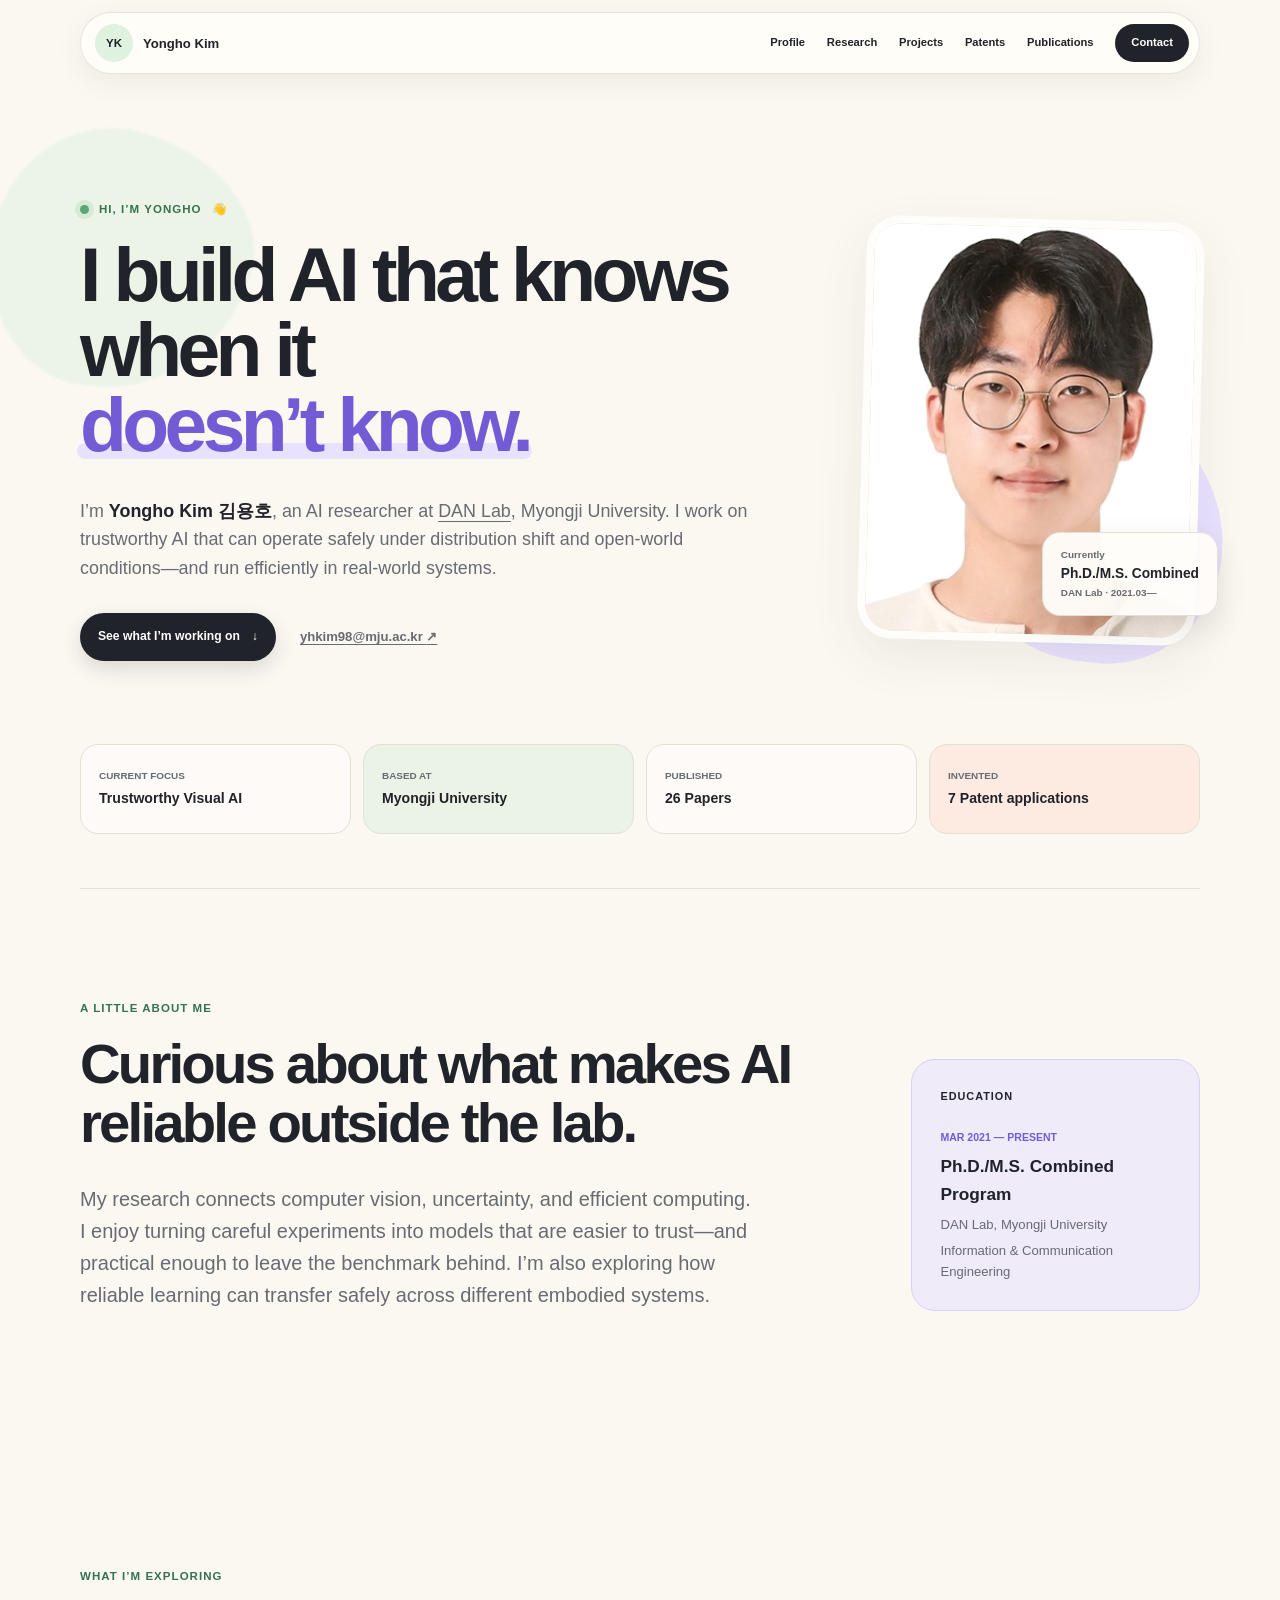
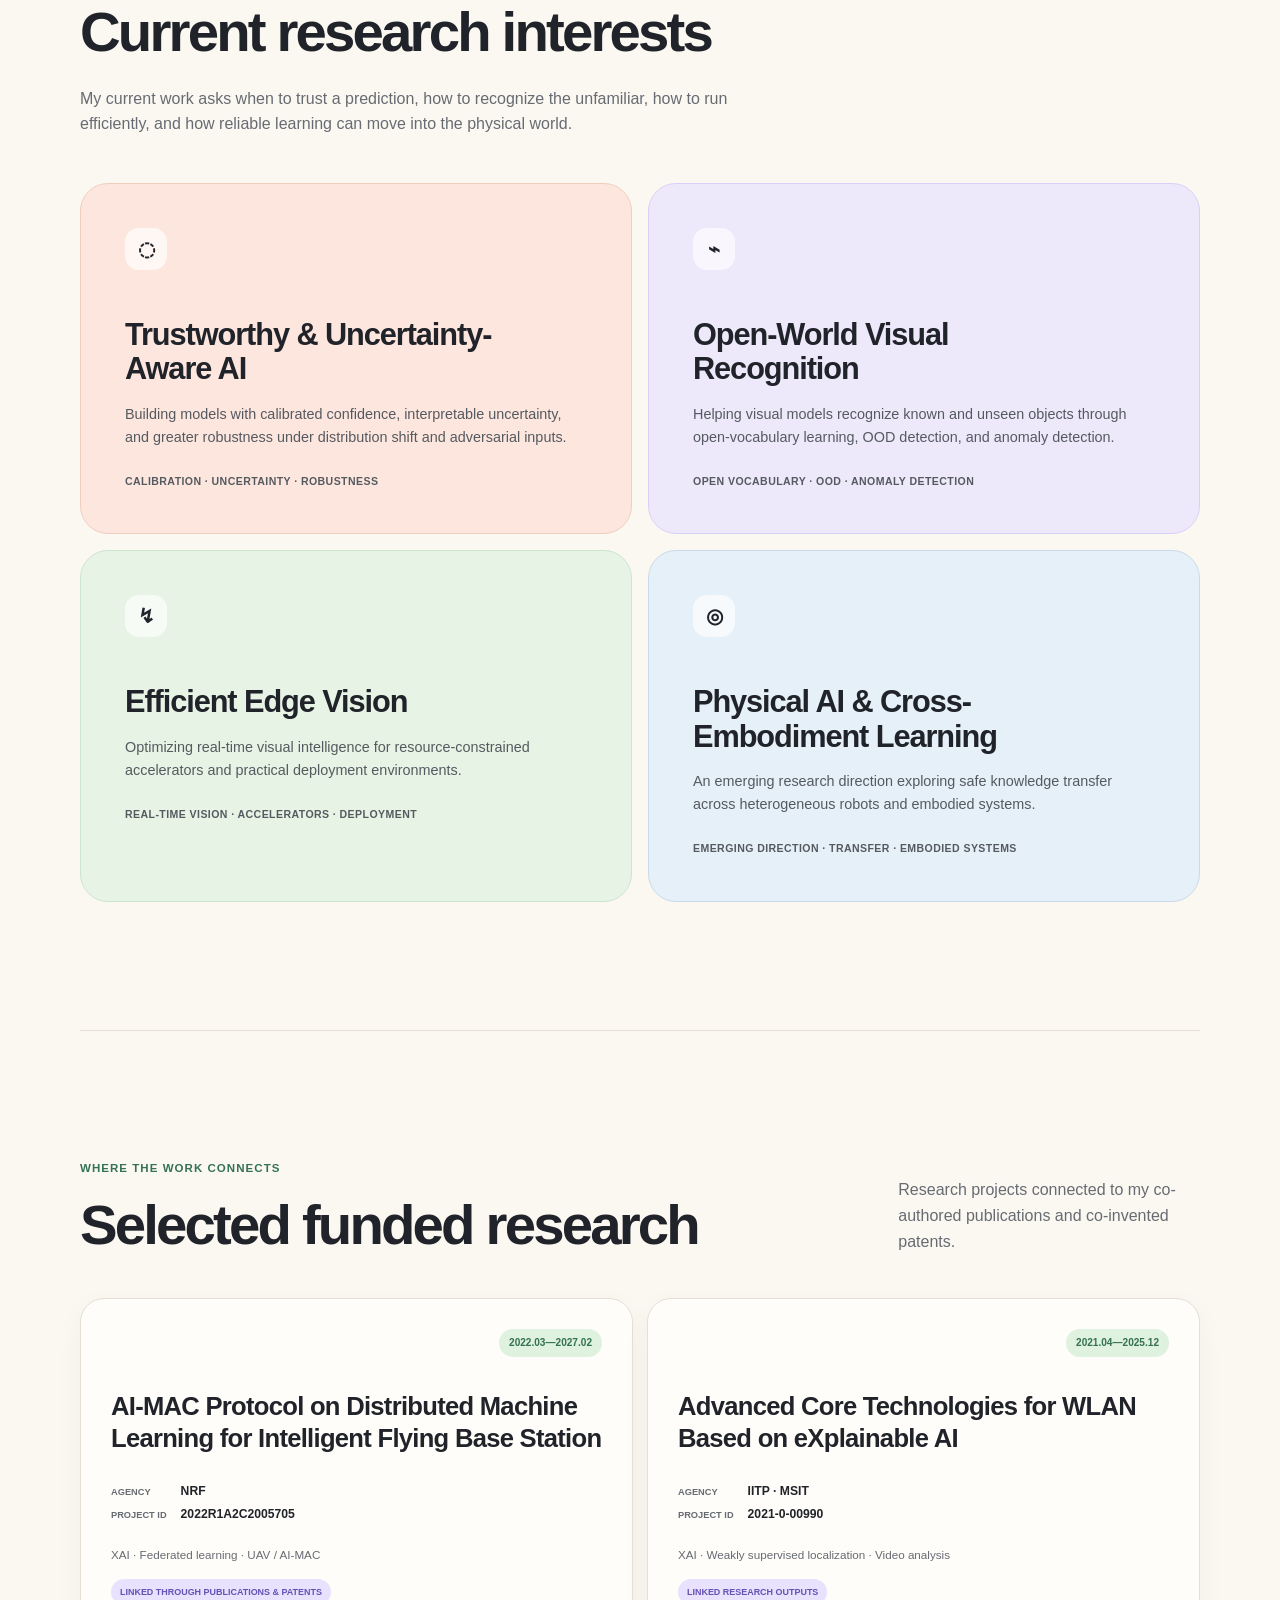
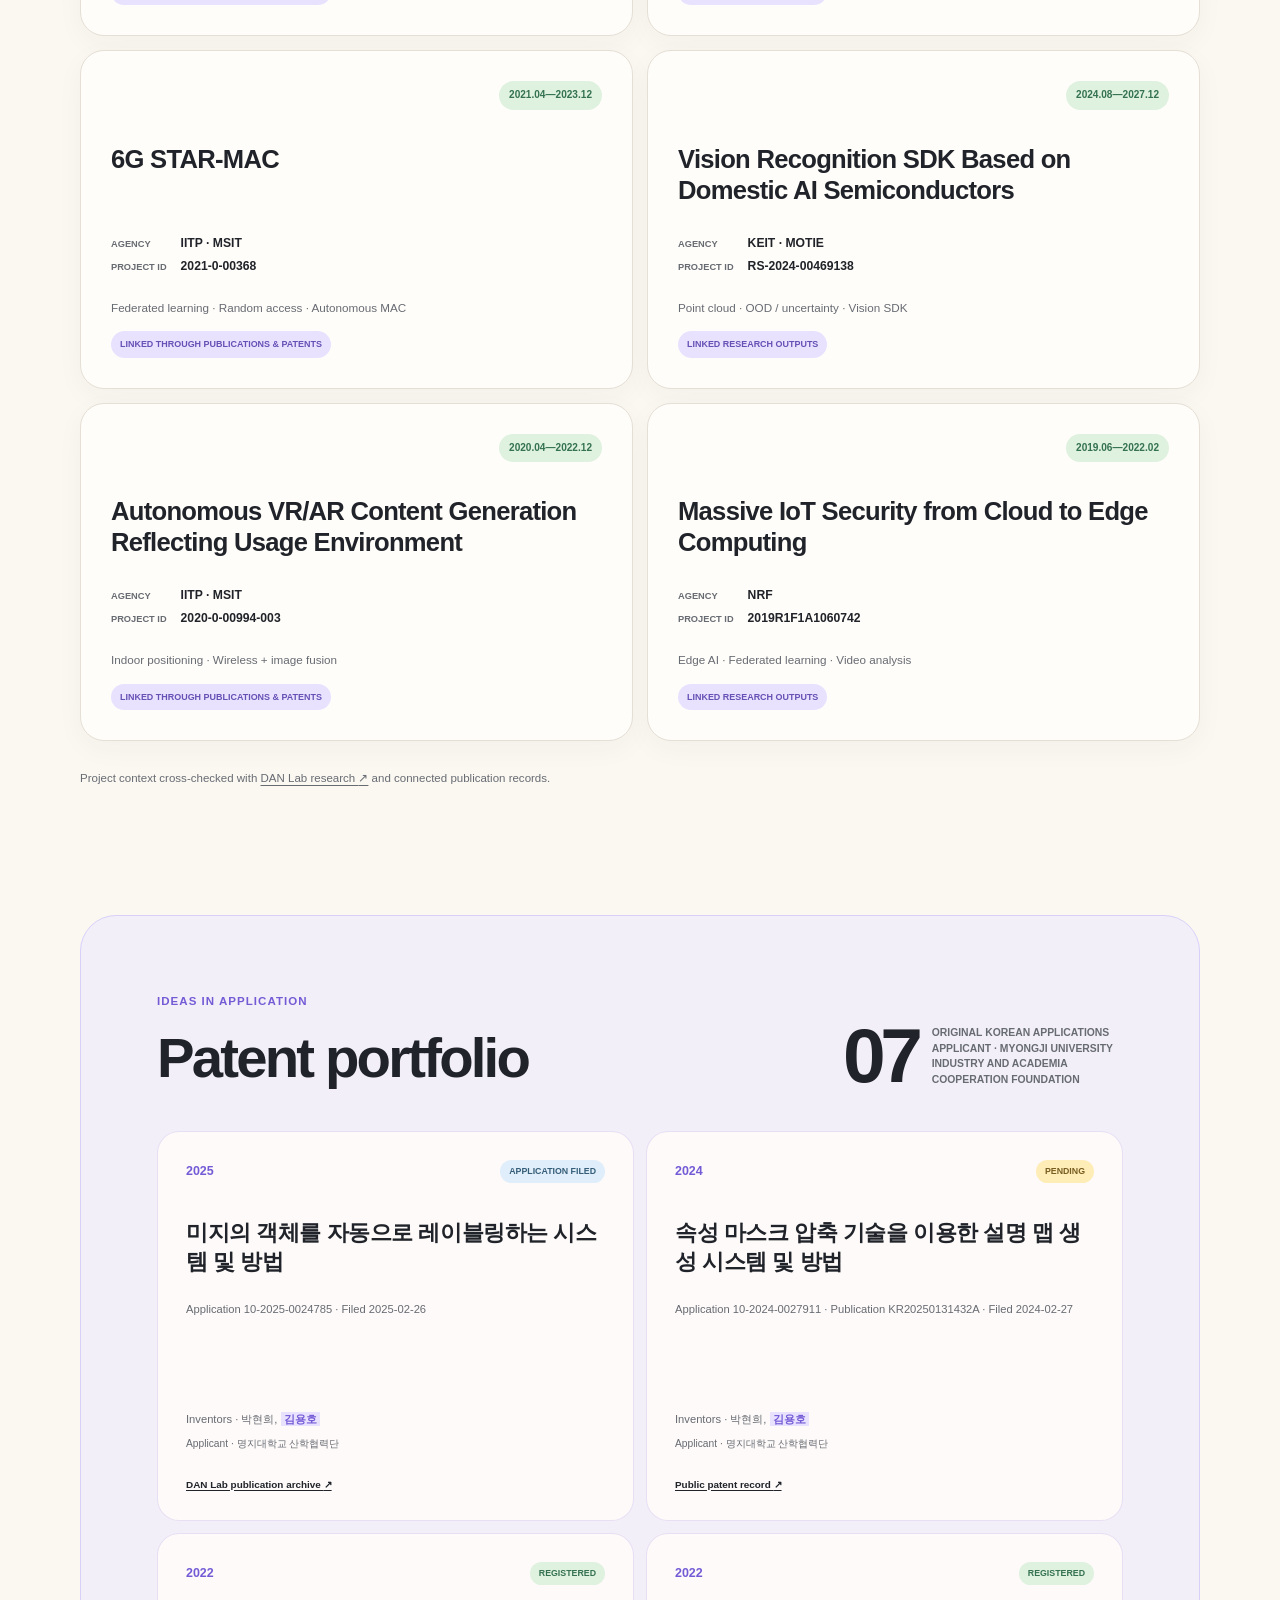
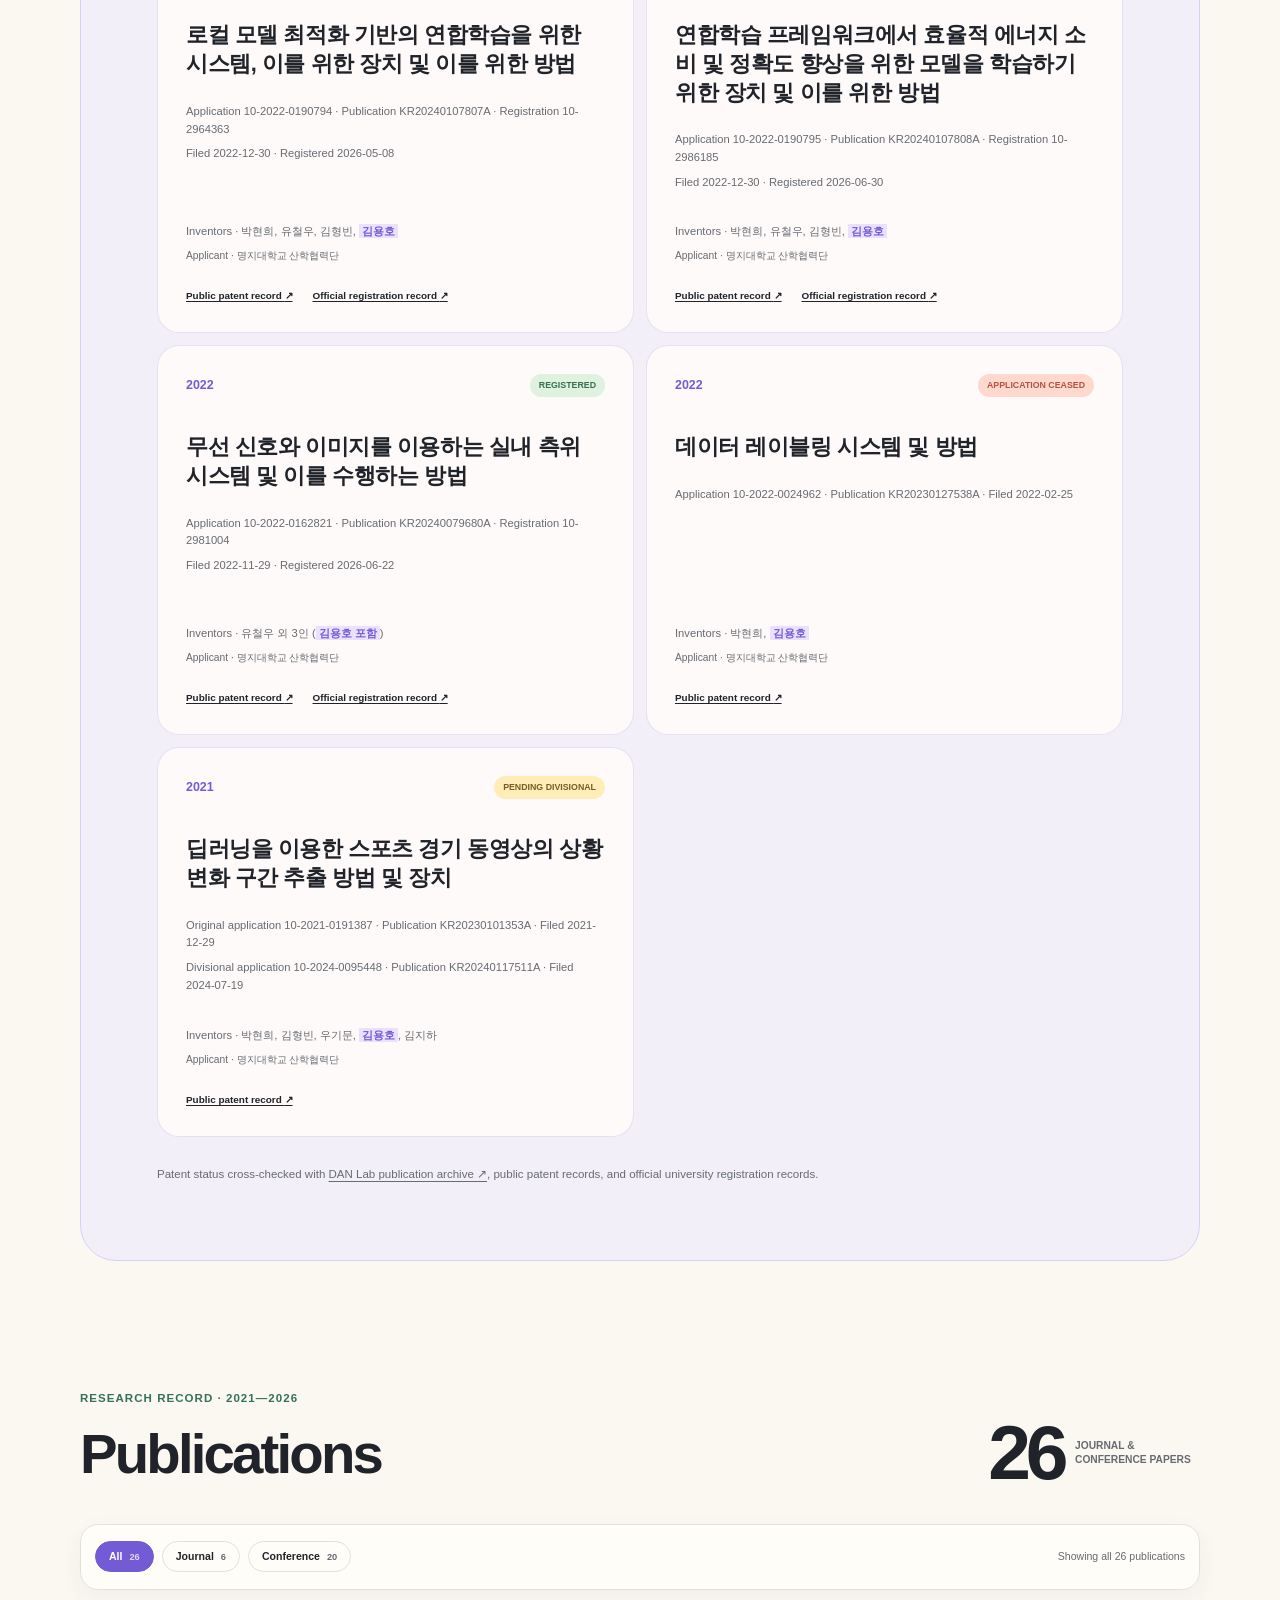
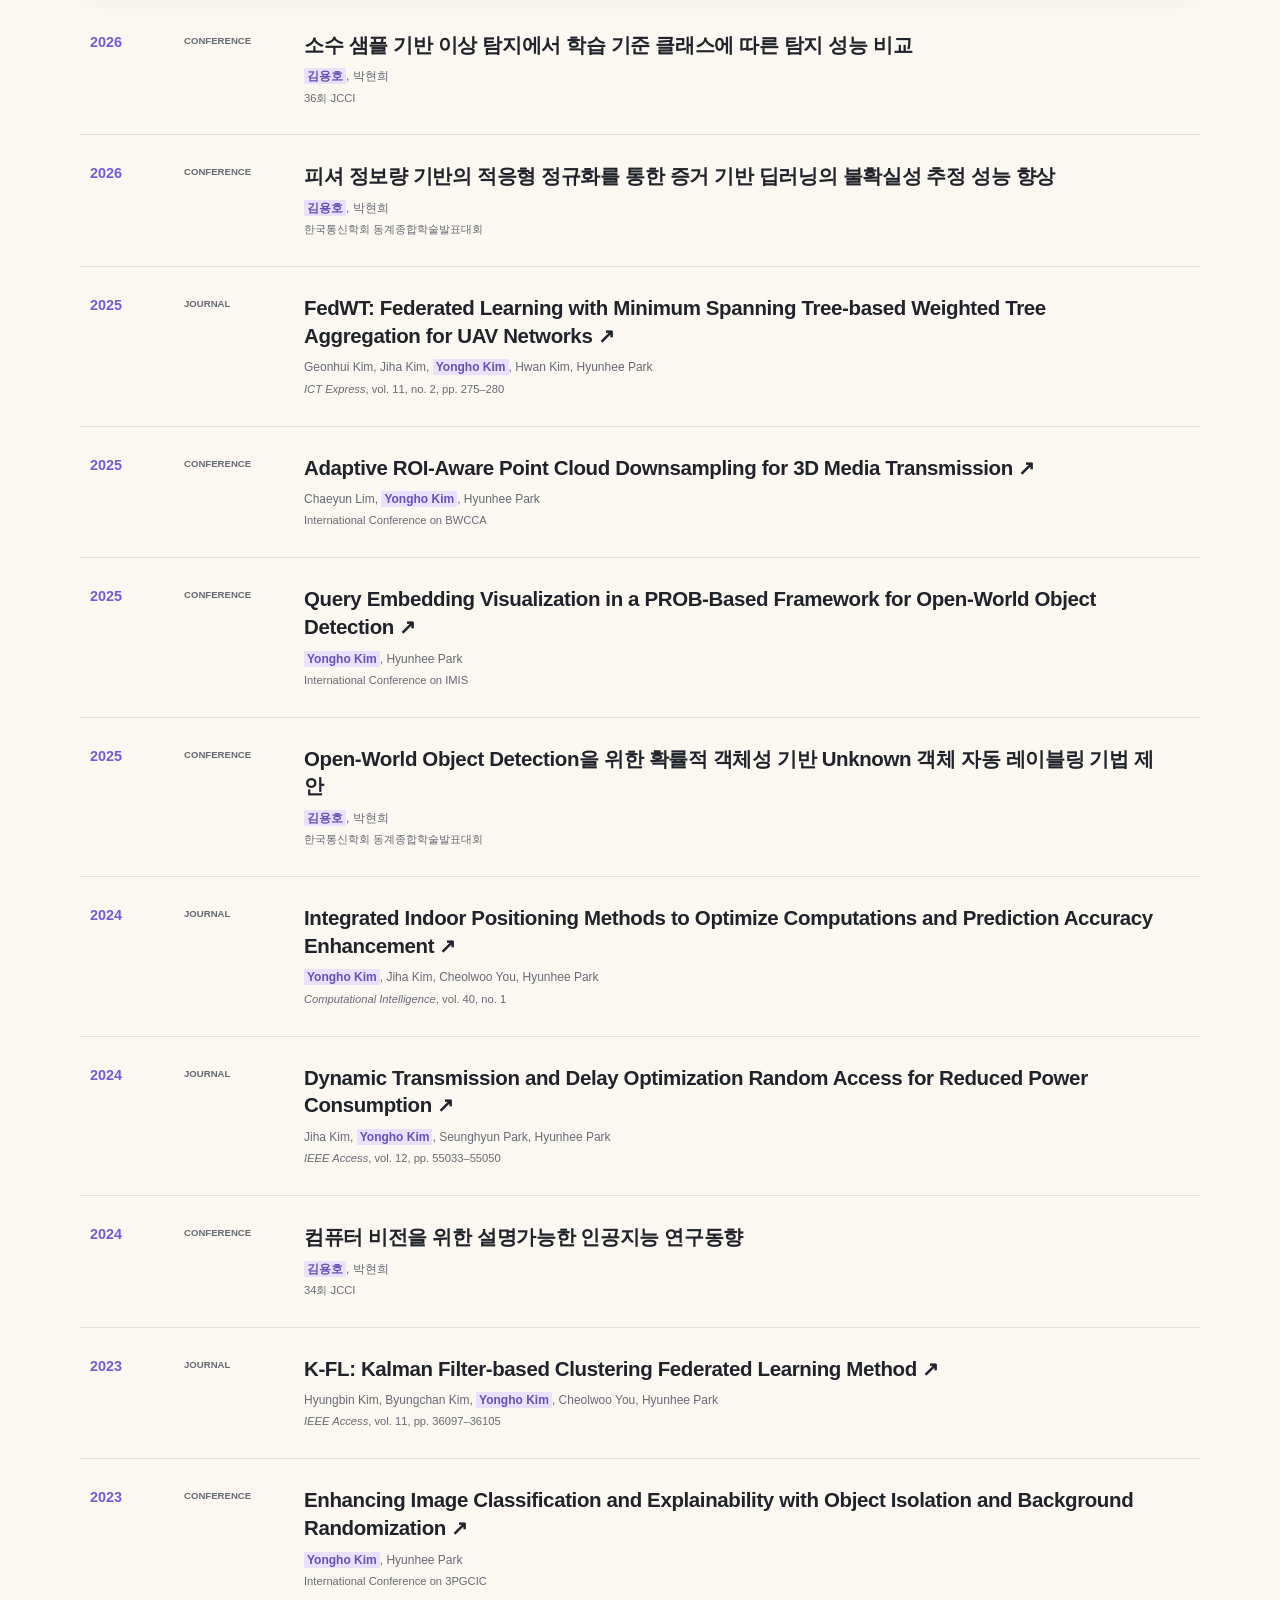
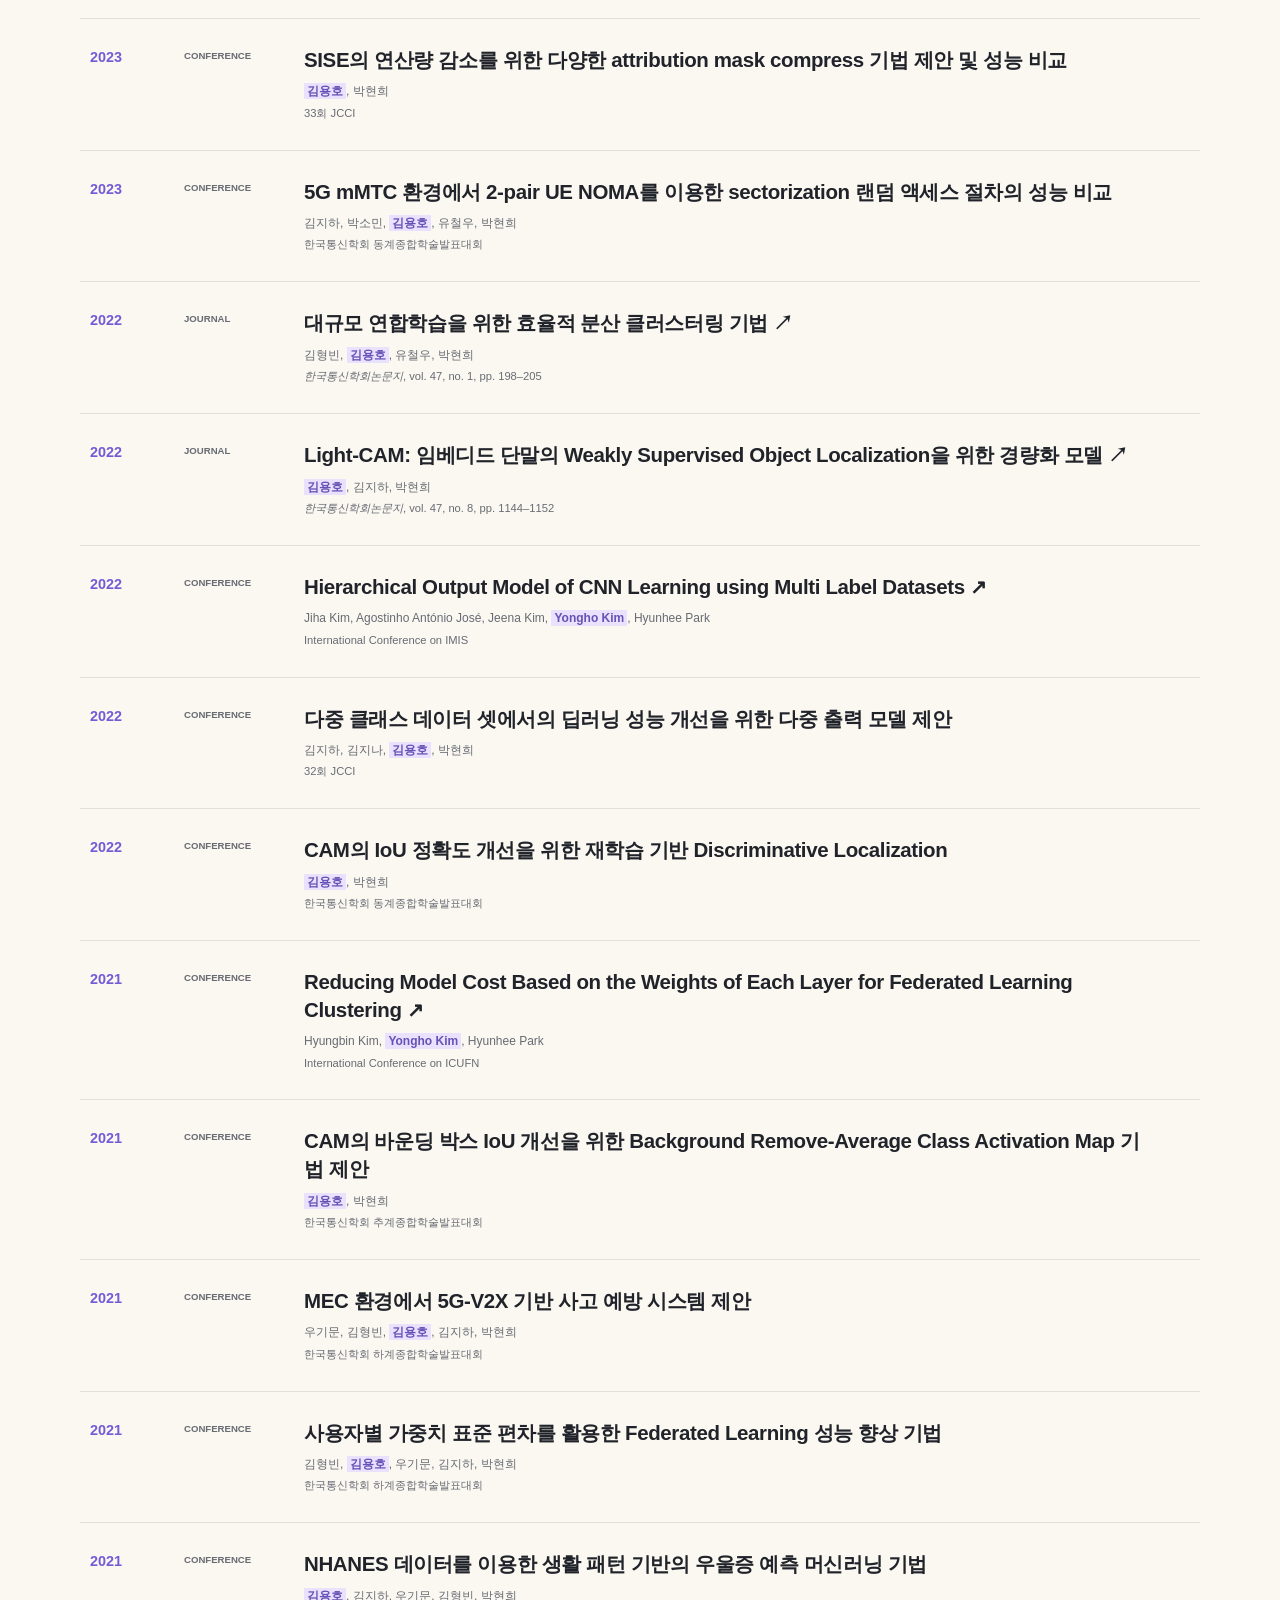
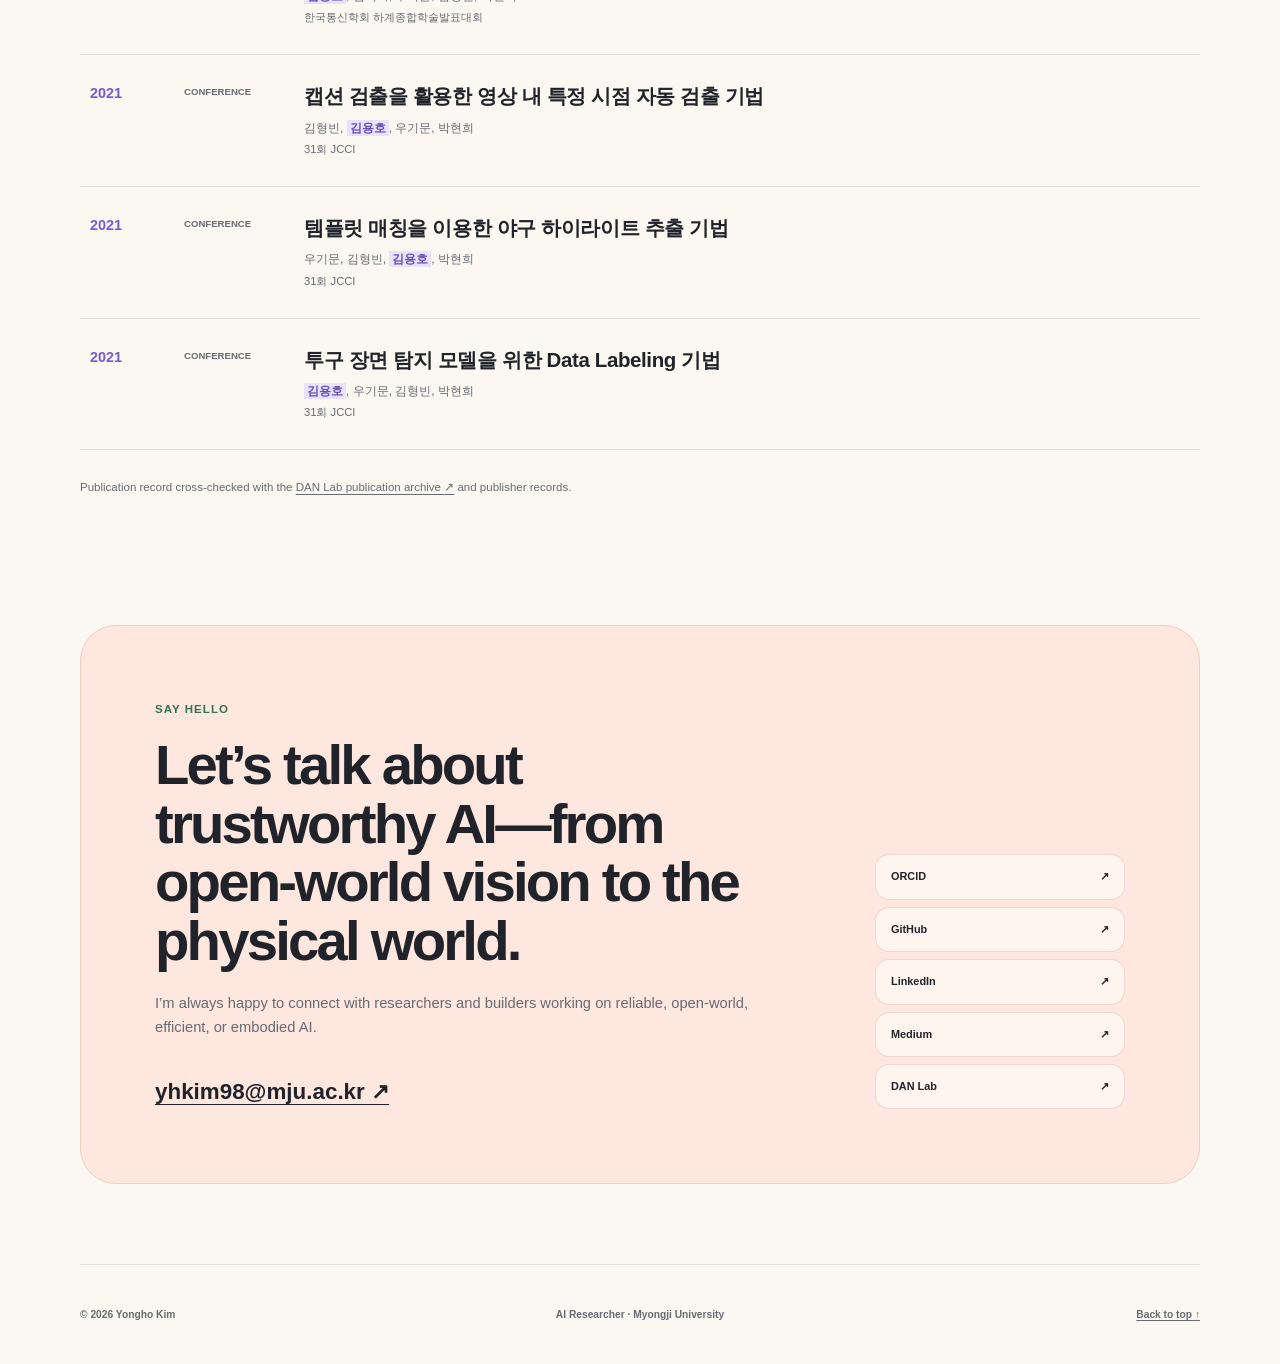
==== commit 0a1a86e0: "Redesign personal research portfolio" ====
--- a/index.html
+++ b/index.html
@@ -3,19 +3,19 @@
   <head>
     <meta charset="utf-8" />
     <meta name="viewport" content="width=device-width, initial-scale=1" />
-    <meta name="theme-color" content="#f4f0e8" />
+    <meta name="theme-color" content="#fbf8f2" />
     <meta name="author" content="Yongho Kim" />
-    <meta name="description" content="Yongho Kim is an AI researcher at DAN Lab, Myongji University, working on AI/ML modeling, image classification, funded research, and patents for intelligent systems." />
-    <meta name="keywords" content="Yongho Kim, 김용호, AI researcher, machine learning, image classification, research projects, patents, DAN Lab, Myongji University" />
+    <meta name="description" content="Yongho Kim is an AI researcher working on uncertainty-aware learning, open-world visual recognition, efficient edge vision, and emerging physical AI at DAN Lab, Myongji University." />
+    <meta name="keywords" content="Yongho Kim, 김용호, trustworthy AI, uncertainty-aware learning, open-world visual recognition, edge AI, physical AI, cross-embodiment learning, DAN Lab, Myongji University" />
     <meta property="og:type" content="profile" />
     <meta property="og:title" content="Yongho Kim — AI Researcher" />
-    <meta property="og:description" content="AI researcher at DAN Lab, Myongji University. Explore publications, connected funded research, and a portfolio of Korean patent applications." />
+    <meta property="og:description" content="Trustworthy visual AI, open-world recognition, efficient deployment, and emerging physical AI." />
     <meta property="og:url" content="https://kyh980909.github.io/" />
     <meta property="og:image" content="https://kyh980909.github.io/img/avatar.jpg" />
     <meta property="og:image:alt" content="Portrait of Yongho Kim" />
     <meta name="twitter:card" content="summary" />
     <meta name="twitter:title" content="Yongho Kim — AI Researcher" />
-    <meta name="twitter:description" content="AI/ML modeling, image classification, research projects, publications, and patents." />
+    <meta name="twitter:description" content="Trustworthy visual AI, efficient edge vision, and emerging physical AI." />
     <title>Yongho Kim — AI Researcher</title>
     <link rel="canonical" href="https://kyh980909.github.io/" />
     <link rel="stylesheet" href="css/cv.css" />
@@ -33,7 +33,7 @@
           { "@type": "Organization", "name": "DAN Lab" },
           { "@type": "CollegeOrUniversity", "name": "Myongji University" }
         ],
-        "knowsAbout": ["Artificial Intelligence", "Machine Learning", "Image Classification", "Intelligent Systems", "Funded Research Projects", "Korean Patent Applications"],
+        "knowsAbout": ["Artificial Intelligence", "Machine Learning", "Uncertainty-Aware Learning", "Open-World Visual Recognition", "Out-of-Distribution Detection", "Efficient Edge AI", "Physical AI", "Cross-Embodiment Learning", "Funded Research Projects", "Korean Patent Applications"],
         "sameAs": [
           "https://orcid.org/0000-0001-7099-4336",
           "https://github.com/kyh980909/",
@@ -64,16 +64,16 @@
     <main id="main-content">
       <section class="hero" id="top" aria-labelledby="hero-title">
         <div class="hero-copy">
-          <p class="eyebrow"><span class="status-dot" aria-hidden="true"></span> AI Researcher · Myongji University</p>
-          <h1 id="hero-title">Building intelligent systems that can <em>see</em>, learn &amp; explain.</h1>
+          <p class="eyebrow"><span class="status-dot" aria-hidden="true">&nbsp;</span> Hi, I’m Yongho <span aria-hidden="true">👋</span></p>
+          <h1 id="hero-title">I build AI that knows when it <span>doesn’t know.</span></h1>
           <p class="hero-intro">
-            I’m <strong>Yongho Kim <span lang="ko">김용호</span></strong>, a researcher at
+            I’m <strong>Yongho Kim <span lang="ko">김용호</span></strong>, an AI researcher at
             <a href="https://danlab.mju.ac.kr/" target="_blank" rel="noreferrer">DAN Lab</a>,
-            Myongji University. My work spans AI/ML modeling, image classification, and
-            intelligent system development.
+            Myongji University. I work on trustworthy AI that can operate safely under distribution
+            shift and open-world conditions—and run efficiently in real-world systems.
           </p>
           <div class="hero-actions">
-            <a class="button button-primary" href="#publications">Explore publications <span aria-hidden="true">↓</span></a>
+            <a class="button button-primary" href="#research">See what I’m working on <span aria-hidden="true">↓</span></a>
             <a class="text-link" href="mailto:yhkim98@mju.ac.kr">yhkim98@mju.ac.kr <span aria-hidden="true">↗</span></a>
           </div>
         </div>
@@ -87,26 +87,25 @@
             <strong>Ph.D./M.S. Combined</strong>
             <span>DAN Lab · 2021.03—</span>
           </div>
-          <p class="portrait-number" aria-hidden="true">01</p>
         </div>
 
         <section class="hero-index" aria-label="Profile summary">
-          <div><span>Focus</span><strong>Visual Intelligence</strong></div>
-          <div><span>Institution</span><strong>Myongji University</strong></div>
-          <div><span>Research record</span><strong>26 Publications</strong></div>
-          <div><span>IP portfolio</span><strong>7 Patent applications</strong></div>
+          <div><span>Current focus</span><strong>Trustworthy Visual AI</strong></div>
+          <div><span>Based at</span><strong>Myongji University</strong></div>
+          <div><span>Published</span><strong>26 Papers</strong></div>
+          <div><span>Invented</span><strong>7 Patent applications</strong></div>
         </section>
       </section>
 
       <section class="profile section" id="profile" aria-labelledby="profile-title">
-        <div class="section-label"><span>02</span> Profile</div>
         <div class="profile-main">
-          <p class="section-kicker">Research profile</p>
-          <h2 id="profile-title">I turn difficult visual and predictive problems into practical, interpretable models.</h2>
+          <p class="section-kicker">A little about me</p>
+          <h2 id="profile-title">Curious about what makes AI reliable outside the lab.</h2>
           <p class="large-copy">
-            My research sits where computer vision and machine learning meet real-world systems.
-            I am especially interested in models that remain efficient, trustworthy, and useful
-            beyond a controlled benchmark.
+            My research connects computer vision, uncertainty, and efficient computing. I enjoy
+            turning careful experiments into models that are easier to trust—and practical enough
+            to leave the benchmark behind. I’m also exploring how reliable learning can transfer
+            safely across different embodied systems.
           </p>
         </div>
         <aside class="education" aria-labelledby="education-title">
@@ -122,30 +121,36 @@
 
       <section class="research section" id="research" aria-labelledby="research-title">
         <div class="section-heading">
-          <div class="section-label"><span>03</span> Research</div>
           <div>
-            <p class="section-kicker">Areas of inquiry</p>
-            <h2 id="research-title">Research interests</h2>
+            <p class="section-kicker">What I’m exploring</p>
+            <h2 id="research-title">Current research interests</h2>
+            <p class="section-intro">My current work asks when to trust a prediction, how to recognize the unfamiliar, how to run efficiently, and how reliable learning can move into the physical world.</p>
           </div>
         </div>
         <div class="research-grid">
           <article class="research-card">
-            <span class="research-no">01</span>
-            <h3>AI / ML Modeling</h3>
-            <p>Designing robust learning and prediction models for complex, imperfect real-world data.</p>
-            <p class="research-tags">Federated learning · prediction · optimization</p>
-          </article>
-          <article class="research-card research-card-accent">
-            <span class="research-no">02</span>
-            <h3>Image Classification</h3>
-            <p>Improving visual recognition through object isolation, background analysis, and explainability.</p>
-            <p class="research-tags">Computer vision · XAI · open-world detection</p>
-          </article>
-          <article class="research-card">
-            <span class="research-no">03</span>
-            <h3>Intelligent Systems</h3>
-            <p>Translating machine intelligence into efficient systems that support people and networks.</p>
-            <p class="research-tags">Embedded AI · autonomous systems · networking</p>
+            <span class="research-icon" aria-hidden="true">◌</span>
+            <h3>Trustworthy &amp; Uncertainty-Aware AI</h3>
+            <p>Building models with calibrated confidence, interpretable uncertainty, and greater robustness under distribution shift and adversarial inputs.</p>
+            <p class="research-tags">Calibration · uncertainty · robustness</p>
+          </article>
+          <article class="research-card research-card-lavender">
+            <span class="research-icon" aria-hidden="true">⌁</span>
+            <h3>Open-World Visual Recognition</h3>
+            <p>Helping visual models recognize known and unseen objects through open-vocabulary learning, OOD detection, and anomaly detection.</p>
+            <p class="research-tags">Open vocabulary · OOD · anomaly detection</p>
+          </article>
+          <article class="research-card research-card-green">
+            <span class="research-icon" aria-hidden="true">↯</span>
+            <h3>Efficient Edge Vision</h3>
+            <p>Optimizing real-time visual intelligence for resource-constrained accelerators and practical deployment environments.</p>
+            <p class="research-tags">Real-time vision · accelerators · deployment</p>
+          </article>
+          <article class="research-card research-card-sky">
+            <span class="research-icon" aria-hidden="true">◎</span>
+            <h3>Physical AI &amp; Cross-Embodiment Learning</h3>
+            <p>An emerging research direction exploring safe knowledge transfer across heterogeneous robots and embodied systems.</p>
+            <p class="research-tags">Emerging direction · transfer · embodied systems</p>
           </article>
         </div>
       </section>
@@ -153,8 +158,7 @@
       <section class="projects section" id="projects" aria-labelledby="projects-title">
         <div class="portfolio-heading">
           <div>
-            <div class="section-label"><span>04</span> Projects</div>
-            <p class="section-kicker">Connected research programs</p>
+            <p class="section-kicker">Where the work connects</p>
             <h2 id="projects-title">Selected funded research</h2>
           </div>
           <p class="portfolio-intro">Research projects connected to my co-authored publications and co-invented patents.</p>
@@ -162,44 +166,44 @@
 
         <div class="project-list">
           <article class="project-card" data-project>
-            <div class="project-meta"><span>01</span><span class="project-period">2022.03—2027.02</span></div>
+            <div class="project-meta"><span class="project-period">2022.03—2027.02</span></div>
             <h3>AI-MAC Protocol on Distributed Machine Learning for Intelligent Flying Base Station</h3>
-            <dl><div><dt>Agency</dt><dd>NRF</dd></div><div><dt>Project ID</dt><dd>2022R1A2C2005705</dd></div></dl>
+            <dl><dt>Agency</dt><dd>NRF</dd><dt>Project ID</dt><dd>2022R1A2C2005705</dd></dl>
             <p class="project-topics">XAI · Federated learning · UAV / AI-MAC</p>
             <span class="output-badge">Linked through publications &amp; patents</span>
           </article>
           <article class="project-card" data-project>
-            <div class="project-meta"><span>02</span><span class="project-period">2021.04—2025.12</span></div>
+            <div class="project-meta"><span class="project-period">2021.04—2025.12</span></div>
             <h3>Advanced Core Technologies for WLAN Based on eXplainable AI</h3>
-            <dl><div><dt>Agency</dt><dd>IITP · MSIT</dd></div><div><dt>Project ID</dt><dd>2021-0-00990</dd></div></dl>
+            <dl><dt>Agency</dt><dd>IITP · MSIT</dd><dt>Project ID</dt><dd>2021-0-00990</dd></dl>
             <p class="project-topics">XAI · Weakly supervised localization · Video analysis</p>
             <span class="output-badge">Linked research outputs</span>
           </article>
           <article class="project-card" data-project>
-            <div class="project-meta"><span>03</span><span class="project-period">2021.04—2023.12</span></div>
+            <div class="project-meta"><span class="project-period">2021.04—2023.12</span></div>
             <h3>6G STAR-MAC</h3>
-            <dl><div><dt>Agency</dt><dd>IITP · MSIT</dd></div><div><dt>Project ID</dt><dd>2021-0-00368</dd></div></dl>
+            <dl><dt>Agency</dt><dd>IITP · MSIT</dd><dt>Project ID</dt><dd>2021-0-00368</dd></dl>
             <p class="project-topics">Federated learning · Random access · Autonomous MAC</p>
             <span class="output-badge">Linked through publications &amp; patents</span>
           </article>
           <article class="project-card" data-project>
-            <div class="project-meta"><span>04</span><span class="project-period">2024.08—2027.12</span></div>
+            <div class="project-meta"><span class="project-period">2024.08—2027.12</span></div>
             <h3>Vision Recognition SDK Based on Domestic AI Semiconductors</h3>
-            <dl><div><dt>Agency</dt><dd>KEIT · MOTIE</dd></div><div><dt>Project ID</dt><dd>RS-2024-00469138</dd></div></dl>
+            <dl><dt>Agency</dt><dd>KEIT · MOTIE</dd><dt>Project ID</dt><dd>RS-2024-00469138</dd></dl>
             <p class="project-topics">Point cloud · OOD / uncertainty · Vision SDK</p>
             <span class="output-badge">Linked research outputs</span>
           </article>
           <article class="project-card" data-project>
-            <div class="project-meta"><span>05</span><span class="project-period">2020.04—2022.12</span></div>
+            <div class="project-meta"><span class="project-period">2020.04—2022.12</span></div>
             <h3>Autonomous VR/AR Content Generation Reflecting Usage Environment</h3>
-            <dl><div><dt>Agency</dt><dd>IITP · MSIT</dd></div><div><dt>Project ID</dt><dd>2020-0-00994-003</dd></div></dl>
+            <dl><dt>Agency</dt><dd>IITP · MSIT</dd><dt>Project ID</dt><dd>2020-0-00994-003</dd></dl>
             <p class="project-topics">Indoor positioning · Wireless + image fusion</p>
             <span class="output-badge">Linked through publications &amp; patents</span>
           </article>
           <article class="project-card" data-project>
-            <div class="project-meta"><span>06</span><span class="project-period">2019.06—2022.02</span></div>
+            <div class="project-meta"><span class="project-period">2019.06—2022.02</span></div>
             <h3>Massive IoT Security from Cloud to Edge Computing</h3>
-            <dl><div><dt>Agency</dt><dd>NRF</dd></div><div><dt>Project ID</dt><dd>2019R1F1A1060742</dd></div></dl>
+            <dl><dt>Agency</dt><dd>NRF</dd><dt>Project ID</dt><dd>2019R1F1A1060742</dd></dl>
             <p class="project-topics">Edge AI · Federated learning · Video analysis</p>
             <span class="output-badge">Linked research outputs</span>
           </article>
@@ -210,8 +214,7 @@
       <section class="patents section" id="patents" aria-labelledby="patents-title">
         <div class="portfolio-heading">
           <div>
-            <div class="section-label section-label-light"><span>05</span> Patents</div>
-            <p class="section-kicker">Korean patent applications</p>
+            <p class="section-kicker">Ideas in application</p>
             <h2 id="patents-title">Patent portfolio</h2>
           </div>
           <div class="patent-overview">
@@ -223,27 +226,27 @@
         <ol class="patent-list">
           <li class="patent-card" data-patent>
             <div class="patent-topline"><span class="patent-year">2025</span><span class="status-badge status-filed">Application filed</span></div>
-            <h3>미지의 객체를 자동으로 레이블링하는 시스템 및 방법</h3>
+            <h3 lang="ko">미지의 객체를 자동으로 레이블링하는 시스템 및 방법</h3>
             <p class="patent-number">Application 10-2025-0024785 · Filed 2025-02-26</p>
-            <p class="patent-inventors">Inventors · 박현희, <strong>김용호</strong></p>
-            <p class="patent-applicant">Applicant · 명지대학교 산학협력단</p>
+            <p class="patent-inventors">Inventors · <span lang="ko">박현희, <strong>김용호</strong></span></p>
+            <p class="patent-applicant">Applicant · <span lang="ko">명지대학교 산학협력단</span></p>
             <a class="patent-link" href="https://danlab.mju.ac.kr/publications/" target="_blank" rel="noreferrer">DAN Lab publication archive <span aria-hidden="true">↗</span></a>
           </li>
           <li class="patent-card" data-patent>
             <div class="patent-topline"><span class="patent-year">2024</span><span class="status-badge status-pending">Pending</span></div>
-            <h3>속성 마스크 압축 기술을 이용한 설명 맵 생성 시스템 및 방법</h3>
+            <h3 lang="ko">속성 마스크 압축 기술을 이용한 설명 맵 생성 시스템 및 방법</h3>
             <p class="patent-number">Application 10-2024-0027911 · Publication KR20250131432A · Filed 2024-02-27</p>
-            <p class="patent-inventors">Inventors · 박현희, <strong>김용호</strong></p>
-            <p class="patent-applicant">Applicant · 명지대학교 산학협력단</p>
+            <p class="patent-inventors">Inventors · <span lang="ko">박현희, <strong>김용호</strong></span></p>
+            <p class="patent-applicant">Applicant · <span lang="ko">명지대학교 산학협력단</span></p>
             <a class="patent-link" href="https://patents.google.com/patent/KR20250131432A/en" target="_blank" rel="noreferrer">Public patent record <span aria-hidden="true">↗</span></a>
           </li>
           <li class="patent-card" data-patent>
             <div class="patent-topline"><span class="patent-year">2022</span><span class="status-badge status-registered">Registered</span></div>
-            <h3>로컬 모델 최적화 기반의 연합학습을 위한 시스템, 이를 위한 장치 및 이를 위한 방법</h3>
+            <h3 lang="ko">로컬 모델 최적화 기반의 연합학습을 위한 시스템, 이를 위한 장치 및 이를 위한 방법</h3>
             <p class="patent-number">Application 10-2022-0190794 · Publication KR20240107807A · Registration 10-2964363</p>
             <p class="patent-date">Filed 2022-12-30 · Registered 2026-05-08</p>
-            <p class="patent-inventors">Inventors · 박현희, 유철우, 김형빈, <strong>김용호</strong></p>
-            <p class="patent-applicant">Applicant · 명지대학교 산학협력단</p>
+            <p class="patent-inventors">Inventors · <span lang="ko">박현희, 유철우, 김형빈, <strong>김용호</strong></span></p>
+            <p class="patent-applicant">Applicant · <span lang="ko">명지대학교 산학협력단</span></p>
             <div class="patent-links">
               <a class="patent-link" href="https://patents.google.com/patent/KR20240107807A/en" target="_blank" rel="noreferrer">Public patent record <span aria-hidden="true">↗</span></a>
               <a class="patent-link" href="https://www.mju.ac.kr/rsrchPtnt/mjuresearch/528/view.do" target="_blank" rel="noreferrer">Official registration record <span aria-hidden="true">↗</span></a>
@@ -251,11 +254,11 @@
           </li>
           <li class="patent-card" data-patent>
             <div class="patent-topline"><span class="patent-year">2022</span><span class="status-badge status-registered">Registered</span></div>
-            <h3>연합학습 프레임워크에서 효율적 에너지 소비 및 정확도 향상을 위한 모델을 학습하기 위한 장치 및 이를 위한 방법</h3>
+            <h3 lang="ko">연합학습 프레임워크에서 효율적 에너지 소비 및 정확도 향상을 위한 모델을 학습하기 위한 장치 및 이를 위한 방법</h3>
             <p class="patent-number">Application 10-2022-0190795 · Publication KR20240107808A · Registration 10-2986185</p>
             <p class="patent-date">Filed 2022-12-30 · Registered 2026-06-30</p>
-            <p class="patent-inventors">Inventors · 박현희, 유철우, 김형빈, <strong>김용호</strong></p>
-            <p class="patent-applicant">Applicant · 명지대학교 산학협력단</p>
+            <p class="patent-inventors">Inventors · <span lang="ko">박현희, 유철우, 김형빈, <strong>김용호</strong></span></p>
+            <p class="patent-applicant">Applicant · <span lang="ko">명지대학교 산학협력단</span></p>
             <div class="patent-links">
               <a class="patent-link" href="https://patents.google.com/patent/KR20240107808A/en" target="_blank" rel="noreferrer">Public patent record <span aria-hidden="true">↗</span></a>
               <a class="patent-link" href="https://www.mju.ac.kr/rsrchPtnt/mjuresearch/534/view.do" target="_blank" rel="noreferrer">Official registration record <span aria-hidden="true">↗</span></a>
@@ -263,11 +266,11 @@
           </li>
           <li class="patent-card" data-patent>
             <div class="patent-topline"><span class="patent-year">2022</span><span class="status-badge status-registered">Registered</span></div>
-            <h3>무선 신호와 이미지를 이용하는 실내 측위 시스템 및 이를 수행하는 방법</h3>
+            <h3 lang="ko">무선 신호와 이미지를 이용하는 실내 측위 시스템 및 이를 수행하는 방법</h3>
             <p class="patent-number">Application 10-2022-0162821 · Publication KR20240079680A · Registration 10-2981004</p>
             <p class="patent-date">Filed 2022-11-29 · Registered 2026-06-22</p>
-            <p class="patent-inventors">Inventors · 유철우 외 3인 (<strong>김용호 포함</strong>)</p>
-            <p class="patent-applicant">Applicant · 명지대학교 산학협력단</p>
+            <p class="patent-inventors">Inventors · <span lang="ko">유철우 외 3인 (<strong>김용호 포함</strong>)</span></p>
+            <p class="patent-applicant">Applicant · <span lang="ko">명지대학교 산학협력단</span></p>
             <div class="patent-links">
               <a class="patent-link" href="https://patents.google.com/patent/KR20240079680A/en" target="_blank" rel="noreferrer">Public patent record <span aria-hidden="true">↗</span></a>
               <a class="patent-link" href="https://www.mju.ac.kr/rsrchPtnt/mjuresearch/532/view.do" target="_blank" rel="noreferrer">Official registration record <span aria-hidden="true">↗</span></a>
@@ -275,19 +278,19 @@
           </li>
           <li class="patent-card" data-patent>
             <div class="patent-topline"><span class="patent-year">2022</span><span class="status-badge status-ceased">Application ceased</span></div>
-            <h3>데이터 레이블링 시스템 및 방법</h3>
+            <h3 lang="ko">데이터 레이블링 시스템 및 방법</h3>
             <p class="patent-number">Application 10-2022-0024962 · Publication KR20230127538A · Filed 2022-02-25</p>
-            <p class="patent-inventors">Inventors · 박현희, <strong>김용호</strong></p>
-            <p class="patent-applicant">Applicant · 명지대학교 산학협력단</p>
+            <p class="patent-inventors">Inventors · <span lang="ko">박현희, <strong>김용호</strong></span></p>
+            <p class="patent-applicant">Applicant · <span lang="ko">명지대학교 산학협력단</span></p>
             <a class="patent-link" href="https://patents.google.com/patent/KR20230127538A/en" target="_blank" rel="noreferrer">Public patent record <span aria-hidden="true">↗</span></a>
           </li>
           <li class="patent-card" data-patent>
             <div class="patent-topline"><span class="patent-year">2021</span><span class="status-badge status-pending">Pending divisional</span></div>
-            <h3>딥러닝을 이용한 스포츠 경기 동영상의 상황 변화 구간 추출 방법 및 장치</h3>
+            <h3 lang="ko">딥러닝을 이용한 스포츠 경기 동영상의 상황 변화 구간 추출 방법 및 장치</h3>
             <p class="patent-number">Original application 10-2021-0191387 · Publication KR20230101353A · Filed 2021-12-29</p>
             <p class="patent-date">Divisional application 10-2024-0095448 · Publication KR20240117511A · Filed 2024-07-19</p>
-            <p class="patent-inventors">Inventors · 박현희, 김형빈, 우기문, <strong>김용호</strong>, 김지하</p>
-            <p class="patent-applicant">Applicant · 명지대학교 산학협력단</p>
+            <p class="patent-inventors">Inventors · <span lang="ko">박현희, 김형빈, 우기문, <strong>김용호</strong>, 김지하</span></p>
+            <p class="patent-applicant">Applicant · <span lang="ko">명지대학교 산학협력단</span></p>
             <a class="patent-link" href="https://patents.google.com/patent/KR20240117511A/en" target="_blank" rel="noreferrer">Public patent record <span aria-hidden="true">↗</span></a>
           </li>
         </ol>
@@ -297,7 +300,6 @@
       <section class="publications section" id="publications" aria-labelledby="publications-title">
         <div class="publications-head">
           <div>
-            <div class="section-label"><span>06</span> Publications</div>
             <p class="section-kicker">Research record · 2021—2026</p>
             <h2 id="publications-title">Publications</h2>
           </div>
@@ -314,41 +316,41 @@
         </div>
 
         <ol class="publication-list">
-          <li class="publication-item" data-type="conference"><span class="pub-year">2026</span><span class="pub-type">Conference</span><div class="pub-content"><h3>소수 샘플 기반 이상 탐지에서 학습 기준 클래스에 따른 탐지 성능 비교</h3><p class="pub-authors"><strong>김용호</strong>, 박현희</p><p class="pub-venue">36회 JCCI</p></div></li>
-          <li class="publication-item" data-type="conference"><span class="pub-year">2026</span><span class="pub-type">Conference</span><div class="pub-content"><h3>피셔 정보량 기반의 적응형 정규화를 통한 증거 기반 딥러닝의 불확실성 추정 성능 향상</h3><p class="pub-authors"><strong>김용호</strong>, 박현희</p><p class="pub-venue">한국통신학회 동계종합학술발표대회</p></div></li>
+          <li class="publication-item" data-type="conference"><span class="pub-year">2026</span><span class="pub-type">Conference</span><div class="pub-content"><h3 lang="ko">소수 샘플 기반 이상 탐지에서 학습 기준 클래스에 따른 탐지 성능 비교</h3><p class="pub-authors" lang="ko"><strong>김용호</strong>, 박현희</p><p class="pub-venue" lang="ko">36회 JCCI</p></div></li>
+          <li class="publication-item" data-type="conference"><span class="pub-year">2026</span><span class="pub-type">Conference</span><div class="pub-content"><h3 lang="ko">피셔 정보량 기반의 적응형 정규화를 통한 증거 기반 딥러닝의 불확실성 추정 성능 향상</h3><p class="pub-authors" lang="ko"><strong>김용호</strong>, 박현희</p><p class="pub-venue" lang="ko">한국통신학회 동계종합학술발표대회</p></div></li>
           <li class="publication-item" data-type="journal"><span class="pub-year">2025</span><span class="pub-type">Journal</span><div class="pub-content"><h3><a href="https://doi.org/10.1016/j.icte.2024.12.005" target="_blank" rel="noreferrer">FedWT: Federated Learning with Minimum Spanning Tree-based Weighted Tree Aggregation for UAV Networks <span aria-hidden="true">↗</span></a></h3><p class="pub-authors">Geonhui Kim, Jiha Kim, <strong>Yongho Kim</strong>, Hwan Kim, Hyunhee Park</p><p class="pub-venue"><cite>ICT Express</cite>, vol. 11, no. 2, pp. 275–280</p></div></li>
           <li class="publication-item" data-type="conference"><span class="pub-year">2025</span><span class="pub-type">Conference</span><div class="pub-content"><h3><a href="https://doi.org/10.1007/978-3-032-10347-5_6" target="_blank" rel="noreferrer">Adaptive ROI-Aware Point Cloud Downsampling for 3D Media Transmission <span aria-hidden="true">↗</span></a></h3><p class="pub-authors">Chaeyun Lim, <strong>Yongho Kim</strong>, Hyunhee Park</p><p class="pub-venue">International Conference on BWCCA</p></div></li>
           <li class="publication-item" data-type="conference"><span class="pub-year">2025</span><span class="pub-type">Conference</span><div class="pub-content"><h3><a href="https://doi.org/10.1007/978-3-031-96093-2_22" target="_blank" rel="noreferrer">Query Embedding Visualization in a PROB-Based Framework for Open-World Object Detection <span aria-hidden="true">↗</span></a></h3><p class="pub-authors"><strong>Yongho Kim</strong>, Hyunhee Park</p><p class="pub-venue">International Conference on IMIS</p></div></li>
-          <li class="publication-item" data-type="conference"><span class="pub-year">2025</span><span class="pub-type">Conference</span><div class="pub-content"><h3>Open-World Object Detection을 위한 확률적 객체성 기반 Unknown 객체 자동 레이블링 기법 제안</h3><p class="pub-authors"><strong>김용호</strong>, 박현희</p><p class="pub-venue">한국통신학회 동계종합학술발표대회</p></div></li>
+          <li class="publication-item" data-type="conference"><span class="pub-year">2025</span><span class="pub-type">Conference</span><div class="pub-content"><h3 lang="ko">Open-World Object Detection을 위한 확률적 객체성 기반 Unknown 객체 자동 레이블링 기법 제안</h3><p class="pub-authors" lang="ko"><strong>김용호</strong>, 박현희</p><p class="pub-venue" lang="ko">한국통신학회 동계종합학술발표대회</p></div></li>
           <li class="publication-item" data-type="journal"><span class="pub-year">2024</span><span class="pub-type">Journal</span><div class="pub-content"><h3><a href="https://doi.org/10.1111/coin.12620" target="_blank" rel="noreferrer">Integrated Indoor Positioning Methods to Optimize Computations and Prediction Accuracy Enhancement <span aria-hidden="true">↗</span></a></h3><p class="pub-authors"><strong>Yongho Kim</strong>, Jiha Kim, Cheolwoo You, Hyunhee Park</p><p class="pub-venue"><cite>Computational Intelligence</cite>, vol. 40, no. 1</p></div></li>
           <li class="publication-item" data-type="journal"><span class="pub-year">2024</span><span class="pub-type">Journal</span><div class="pub-content"><h3><a href="https://doi.org/10.1109/ACCESS.2024.3388498" target="_blank" rel="noreferrer">Dynamic Transmission and Delay Optimization Random Access for Reduced Power Consumption <span aria-hidden="true">↗</span></a></h3><p class="pub-authors">Jiha Kim, <strong>Yongho Kim</strong>, Seunghyun Park, Hyunhee Park</p><p class="pub-venue"><cite>IEEE Access</cite>, vol. 12, pp. 55033–55050</p></div></li>
-          <li class="publication-item" data-type="conference"><span class="pub-year">2024</span><span class="pub-type">Conference</span><div class="pub-content"><h3>컴퓨터 비전을 위한 설명가능한 인공지능 연구동향</h3><p class="pub-authors"><strong>김용호</strong>, 박현희</p><p class="pub-venue">34회 JCCI</p></div></li>
+          <li class="publication-item" data-type="conference"><span class="pub-year">2024</span><span class="pub-type">Conference</span><div class="pub-content"><h3 lang="ko">컴퓨터 비전을 위한 설명가능한 인공지능 연구동향</h3><p class="pub-authors" lang="ko"><strong>김용호</strong>, 박현희</p><p class="pub-venue" lang="ko">34회 JCCI</p></div></li>
           <li class="publication-item" data-type="journal"><span class="pub-year">2023</span><span class="pub-type">Journal</span><div class="pub-content"><h3><a href="https://doi.org/10.1109/ACCESS.2023.3264584" target="_blank" rel="noreferrer">K-FL: Kalman Filter-based Clustering Federated Learning Method <span aria-hidden="true">↗</span></a></h3><p class="pub-authors">Hyungbin Kim, Byungchan Kim, <strong>Yongho Kim</strong>, Cheolwoo You, Hyunhee Park</p><p class="pub-venue"><cite>IEEE Access</cite>, vol. 11, pp. 36097–36105</p></div></li>
           <li class="publication-item" data-type="conference"><span class="pub-year">2023</span><span class="pub-type">Conference</span><div class="pub-content"><h3><a href="https://doi.org/10.1007/978-3-031-46970-1_7" target="_blank" rel="noreferrer">Enhancing Image Classification and Explainability with Object Isolation and Background Randomization <span aria-hidden="true">↗</span></a></h3><p class="pub-authors"><strong>Yongho Kim</strong>, Hyunhee Park</p><p class="pub-venue">International Conference on 3PGCIC</p></div></li>
-          <li class="publication-item" data-type="conference"><span class="pub-year">2023</span><span class="pub-type">Conference</span><div class="pub-content"><h3>SISE의 연산량 감소를 위한 다양한 attribution mask compress 기법 제안 및 성능 비교</h3><p class="pub-authors"><strong>김용호</strong>, 박현희</p><p class="pub-venue">33회 JCCI</p></div></li>
-          <li class="publication-item" data-type="conference"><span class="pub-year">2023</span><span class="pub-type">Conference</span><div class="pub-content"><h3>5G mMTC 환경에서 2-pair UE NOMA를 이용한 sectorization 랜덤 액세스 절차의 성능 비교</h3><p class="pub-authors">김지하, 박소민, <strong>김용호</strong>, 유철우, 박현희</p><p class="pub-venue">한국통신학회 동계종합학술발표대회</p></div></li>
-          <li class="publication-item" data-type="journal"><span class="pub-year">2022</span><span class="pub-type">Journal</span><div class="pub-content"><h3><a href="https://doi.org/10.7840/kics.2022.47.1.198" target="_blank" rel="noreferrer">대규모 연합학습을 위한 효율적 분산 클러스터링 기법 <span aria-hidden="true">↗</span></a></h3><p class="pub-authors">김형빈, <strong>김용호</strong>, 유철우, 박현희</p><p class="pub-venue"><cite>한국통신학회논문지</cite>, vol. 47, no. 1, pp. 198–205</p></div></li>
-          <li class="publication-item" data-type="journal"><span class="pub-year">2022</span><span class="pub-type">Journal</span><div class="pub-content"><h3><a href="https://doi.org/10.7840/kics.2022.47.8.1144" target="_blank" rel="noreferrer">Light-CAM: 임베디드 단말의 Weakly Supervised Object Localization을 위한 경량화 모델 <span aria-hidden="true">↗</span></a></h3><p class="pub-authors"><strong>김용호</strong>, 김지하, 박현희</p><p class="pub-venue"><cite>한국통신학회논문지</cite>, vol. 47, no. 8, pp. 1144–1152</p></div></li>
+          <li class="publication-item" data-type="conference"><span class="pub-year">2023</span><span class="pub-type">Conference</span><div class="pub-content"><h3 lang="ko">SISE의 연산량 감소를 위한 다양한 attribution mask compress 기법 제안 및 성능 비교</h3><p class="pub-authors" lang="ko"><strong>김용호</strong>, 박현희</p><p class="pub-venue" lang="ko">33회 JCCI</p></div></li>
+          <li class="publication-item" data-type="conference"><span class="pub-year">2023</span><span class="pub-type">Conference</span><div class="pub-content"><h3 lang="ko">5G mMTC 환경에서 2-pair UE NOMA를 이용한 sectorization 랜덤 액세스 절차의 성능 비교</h3><p class="pub-authors" lang="ko">김지하, 박소민, <strong>김용호</strong>, 유철우, 박현희</p><p class="pub-venue" lang="ko">한국통신학회 동계종합학술발표대회</p></div></li>
+          <li class="publication-item" data-type="journal"><span class="pub-year">2022</span><span class="pub-type">Journal</span><div class="pub-content"><h3 lang="ko"><a href="https://doi.org/10.7840/kics.2022.47.1.198" target="_blank" rel="noreferrer">대규모 연합학습을 위한 효율적 분산 클러스터링 기법 <span aria-hidden="true">↗</span></a></h3><p class="pub-authors" lang="ko">김형빈, <strong>김용호</strong>, 유철우, 박현희</p><p class="pub-venue"><cite lang="ko">한국통신학회논문지</cite>, vol. 47, no. 1, pp. 198–205</p></div></li>
+          <li class="publication-item" data-type="journal"><span class="pub-year">2022</span><span class="pub-type">Journal</span><div class="pub-content"><h3 lang="ko"><a href="https://doi.org/10.7840/kics.2022.47.8.1144" target="_blank" rel="noreferrer">Light-CAM: 임베디드 단말의 Weakly Supervised Object Localization을 위한 경량화 모델 <span aria-hidden="true">↗</span></a></h3><p class="pub-authors" lang="ko"><strong>김용호</strong>, 김지하, 박현희</p><p class="pub-venue"><cite lang="ko">한국통신학회논문지</cite>, vol. 47, no. 8, pp. 1144–1152</p></div></li>
           <li class="publication-item" data-type="conference"><span class="pub-year">2022</span><span class="pub-type">Conference</span><div class="pub-content"><h3><a href="https://doi.org/10.1007/978-3-031-08819-3_15" target="_blank" rel="noreferrer">Hierarchical Output Model of CNN Learning using Multi Label Datasets <span aria-hidden="true">↗</span></a></h3><p class="pub-authors">Jiha Kim, Agostinho António José, Jeena Kim, <strong>Yongho Kim</strong>, Hyunhee Park</p><p class="pub-venue">International Conference on IMIS</p></div></li>
-          <li class="publication-item" data-type="conference"><span class="pub-year">2022</span><span class="pub-type">Conference</span><div class="pub-content"><h3>다중 클래스 데이터 셋에서의 딥러닝 성능 개선을 위한 다중 출력 모델 제안</h3><p class="pub-authors">김지하, 김지나, <strong>김용호</strong>, 박현희</p><p class="pub-venue">32회 JCCI</p></div></li>
-          <li class="publication-item" data-type="conference"><span class="pub-year">2022</span><span class="pub-type">Conference</span><div class="pub-content"><h3>CAM의 IoU 정확도 개선을 위한 재학습 기반 Discriminative Localization</h3><p class="pub-authors"><strong>김용호</strong>, 박현희</p><p class="pub-venue">한국통신학회 동계종합학술발표대회</p></div></li>
+          <li class="publication-item" data-type="conference"><span class="pub-year">2022</span><span class="pub-type">Conference</span><div class="pub-content"><h3 lang="ko">다중 클래스 데이터 셋에서의 딥러닝 성능 개선을 위한 다중 출력 모델 제안</h3><p class="pub-authors" lang="ko">김지하, 김지나, <strong>김용호</strong>, 박현희</p><p class="pub-venue" lang="ko">32회 JCCI</p></div></li>
+          <li class="publication-item" data-type="conference"><span class="pub-year">2022</span><span class="pub-type">Conference</span><div class="pub-content"><h3 lang="ko">CAM의 IoU 정확도 개선을 위한 재학습 기반 Discriminative Localization</h3><p class="pub-authors" lang="ko"><strong>김용호</strong>, 박현희</p><p class="pub-venue" lang="ko">한국통신학회 동계종합학술발표대회</p></div></li>
           <li class="publication-item" data-type="conference"><span class="pub-year">2021</span><span class="pub-type">Conference</span><div class="pub-content"><h3><a href="https://doi.org/10.1109/ICUFN49451.2021.9528575" target="_blank" rel="noreferrer">Reducing Model Cost Based on the Weights of Each Layer for Federated Learning Clustering <span aria-hidden="true">↗</span></a></h3><p class="pub-authors">Hyungbin Kim, <strong>Yongho Kim</strong>, Hyunhee Park</p><p class="pub-venue">International Conference on ICUFN</p></div></li>
-          <li class="publication-item" data-type="conference"><span class="pub-year">2021</span><span class="pub-type">Conference</span><div class="pub-content"><h3>CAM의 바운딩 박스 IoU 개선을 위한 Background Remove-Average Class Activation Map 기법 제안</h3><p class="pub-authors"><strong>김용호</strong>, 박현희</p><p class="pub-venue">한국통신학회 추계종합학술발표대회</p></div></li>
-          <li class="publication-item" data-type="conference"><span class="pub-year">2021</span><span class="pub-type">Conference</span><div class="pub-content"><h3>MEC 환경에서 5G-V2X 기반 사고 예방 시스템 제안</h3><p class="pub-authors">우기문, 김형빈, <strong>김용호</strong>, 김지하, 박현희</p><p class="pub-venue">한국통신학회 하계종합학술발표대회</p></div></li>
-          <li class="publication-item" data-type="conference"><span class="pub-year">2021</span><span class="pub-type">Conference</span><div class="pub-content"><h3>사용자별 가중치 표준 편차를 활용한 Federated Learning 성능 향상 기법</h3><p class="pub-authors">김형빈, <strong>김용호</strong>, 우기문, 김지하, 박현희</p><p class="pub-venue">한국통신학회 하계종합학술발표대회</p></div></li>
-          <li class="publication-item" data-type="conference"><span class="pub-year">2021</span><span class="pub-type">Conference</span><div class="pub-content"><h3>NHANES 데이터를 이용한 생활 패턴 기반의 우울증 예측 머신러닝 기법</h3><p class="pub-authors"><strong>김용호</strong>, 김지하, 우기문, 김형빈, 박현희</p><p class="pub-venue">한국통신학회 하계종합학술발표대회</p></div></li>
-          <li class="publication-item" data-type="conference"><span class="pub-year">2021</span><span class="pub-type">Conference</span><div class="pub-content"><h3>캡션 검출을 활용한 영상 내 특정 시점 자동 검출 기법</h3><p class="pub-authors">김형빈, <strong>김용호</strong>, 우기문, 박현희</p><p class="pub-venue">31회 JCCI</p></div></li>
-          <li class="publication-item" data-type="conference"><span class="pub-year">2021</span><span class="pub-type">Conference</span><div class="pub-content"><h3>템플릿 매칭을 이용한 야구 하이라이트 추출 기법</h3><p class="pub-authors">우기문, 김형빈, <strong>김용호</strong>, 박현희</p><p class="pub-venue">31회 JCCI</p></div></li>
-          <li class="publication-item" data-type="conference"><span class="pub-year">2021</span><span class="pub-type">Conference</span><div class="pub-content"><h3>투구 장면 탐지 모델을 위한 Data Labeling 기법</h3><p class="pub-authors"><strong>김용호</strong>, 우기문, 김형빈, 박현희</p><p class="pub-venue">31회 JCCI</p></div></li>
+          <li class="publication-item" data-type="conference"><span class="pub-year">2021</span><span class="pub-type">Conference</span><div class="pub-content"><h3 lang="ko">CAM의 바운딩 박스 IoU 개선을 위한 Background Remove-Average Class Activation Map 기법 제안</h3><p class="pub-authors" lang="ko"><strong>김용호</strong>, 박현희</p><p class="pub-venue" lang="ko">한국통신학회 추계종합학술발표대회</p></div></li>
+          <li class="publication-item" data-type="conference"><span class="pub-year">2021</span><span class="pub-type">Conference</span><div class="pub-content"><h3 lang="ko">MEC 환경에서 5G-V2X 기반 사고 예방 시스템 제안</h3><p class="pub-authors" lang="ko">우기문, 김형빈, <strong>김용호</strong>, 김지하, 박현희</p><p class="pub-venue" lang="ko">한국통신학회 하계종합학술발표대회</p></div></li>
+          <li class="publication-item" data-type="conference"><span class="pub-year">2021</span><span class="pub-type">Conference</span><div class="pub-content"><h3 lang="ko">사용자별 가중치 표준 편차를 활용한 Federated Learning 성능 향상 기법</h3><p class="pub-authors" lang="ko">김형빈, <strong>김용호</strong>, 우기문, 김지하, 박현희</p><p class="pub-venue" lang="ko">한국통신학회 하계종합학술발표대회</p></div></li>
+          <li class="publication-item" data-type="conference"><span class="pub-year">2021</span><span class="pub-type">Conference</span><div class="pub-content"><h3 lang="ko">NHANES 데이터를 이용한 생활 패턴 기반의 우울증 예측 머신러닝 기법</h3><p class="pub-authors" lang="ko"><strong>김용호</strong>, 김지하, 우기문, 김형빈, 박현희</p><p class="pub-venue" lang="ko">한국통신학회 하계종합학술발표대회</p></div></li>
+          <li class="publication-item" data-type="conference"><span class="pub-year">2021</span><span class="pub-type">Conference</span><div class="pub-content"><h3 lang="ko">캡션 검출을 활용한 영상 내 특정 시점 자동 검출 기법</h3><p class="pub-authors" lang="ko">김형빈, <strong>김용호</strong>, 우기문, 박현희</p><p class="pub-venue" lang="ko">31회 JCCI</p></div></li>
+          <li class="publication-item" data-type="conference"><span class="pub-year">2021</span><span class="pub-type">Conference</span><div class="pub-content"><h3 lang="ko">템플릿 매칭을 이용한 야구 하이라이트 추출 기법</h3><p class="pub-authors" lang="ko">우기문, 김형빈, <strong>김용호</strong>, 박현희</p><p class="pub-venue" lang="ko">31회 JCCI</p></div></li>
+          <li class="publication-item" data-type="conference"><span class="pub-year">2021</span><span class="pub-type">Conference</span><div class="pub-content"><h3 lang="ko">투구 장면 탐지 모델을 위한 Data Labeling 기법</h3><p class="pub-authors" lang="ko"><strong>김용호</strong>, 우기문, 김형빈, 박현희</p><p class="pub-venue" lang="ko">31회 JCCI</p></div></li>
         </ol>
         <p class="publication-source">Publication record cross-checked with the <a href="https://danlab.mju.ac.kr/publications/" target="_blank" rel="noreferrer">DAN Lab publication archive <span aria-hidden="true">↗</span></a> and publisher records.</p>
       </section>
 
       <section class="contact section" id="contact" aria-labelledby="contact-title">
         <div class="contact-copy">
-          <div class="section-label section-label-light"><span>07</span> Contact</div>
-          <p class="section-kicker">Let’s connect</p>
-          <h2 id="contact-title">Interested in intelligent systems and visual AI?</h2>
+          <p class="section-kicker">Say hello</p>
+          <h2 id="contact-title">Let’s talk about trustworthy AI—from open-world vision to the physical world.</h2>
+          <p class="contact-note">I’m always happy to connect with researchers and builders working on reliable, open-world, efficient, or embodied AI.</p>
           <a class="contact-email" href="mailto:yhkim98@mju.ac.kr">yhkim98@mju.ac.kr <span aria-hidden="true">↗</span></a>
         </div>
         <nav class="contact-links" aria-label="Social profiles">
--- a/css/cv.css
+++ b/css/cv.css
@@ -1,15 +1,19 @@
 :root {
-  --paper: #f4f0e8;
-  --paper-deep: #e7e0d3;
-  --ink: #101a2b;
-  --ink-soft: #4e5663;
-  --line: #cbc5ba;
-  --blue: #2453d4;
-  --blue-dark: #173a9a;
-  --white: #fffdfa;
-  --serif: Georgia, "Times New Roman", "Noto Serif KR", serif;
-  --sans: Inter, ui-sans-serif, -apple-system, BlinkMacSystemFont, "Segoe UI", "Noto Sans KR", Arial, sans-serif;
-  --page: min(1440px, calc(100% - 64px));
+  --canvas: #fbf8f2;
+  --surface: #fffdf9;
+  --ink: #202329;
+  --muted: #676b72;
+  --line: #e5dfd5;
+  --lavender: #e9e2ff;
+  --lavender-strong: #745bd6;
+  --green: #dff1df;
+  --green-strong: #347252;
+  --coral: #ffd9ce;
+  --coral-strong: #b5533f;
+  --sky: #dfeefa;
+  --shadow: 0 18px 50px rgba(58, 48, 38, 0.08);
+  --font: Inter, ui-sans-serif, -apple-system, BlinkMacSystemFont, "Segoe UI", "Noto Sans KR", Arial, sans-serif;
+  --page: min(1120px, calc(100% - 40px));
 }
 
 *,
@@ -20,37 +24,27 @@
 
 html {
   scroll-behavior: smooth;
-  scroll-padding-top: 90px;
+  scroll-padding-top: 92px;
 }
 
 body {
   margin: 0;
   color: var(--ink);
-  background: var(--paper);
-  font-family: var(--sans);
-  line-height: 1.55;
+  background: var(--canvas);
+  font-family: var(--font);
+  line-height: 1.6;
   text-rendering: optimizeLegibility;
   -webkit-font-smoothing: antialiased;
-}
-
-body::before {
-  position: fixed;
-  z-index: -1;
-  inset: 0;
-  background-image: radial-gradient(rgba(16, 26, 43, 0.045) 0.75px, transparent 0.75px);
-  background-size: 5px 5px;
-  pointer-events: none;
-  content: "";
 }
 
 a {
   color: inherit;
   text-decoration-thickness: 1px;
-  text-underline-offset: 0.2em;
+  text-underline-offset: 0.22em;
 }
 
 a:hover {
-  color: var(--blue);
+  color: var(--lavender-strong);
 }
 
 img {
@@ -64,50 +58,53 @@
 }
 
 :focus-visible {
-  outline: 3px solid var(--blue);
+  outline: 3px solid var(--lavender-strong);
   outline-offset: 4px;
 }
 
 .skip-link {
   position: fixed;
   z-index: 100;
-  top: 14px;
-  left: 14px;
+  top: 12px;
+  left: 12px;
   padding: 10px 14px;
-  color: var(--white);
-  background: var(--blue);
-  transform: translateY(-160%);
+  border-radius: 12px;
+  color: #fff;
+  background: var(--ink);
+  transform: translateY(-150%);
 }
 
 .skip-link:focus {
-  color: var(--white);
   transform: translateY(0);
 }
 
 .site-header {
   position: sticky;
   z-index: 20;
-  top: 0;
+  top: 12px;
   display: flex;
   width: var(--page);
-  min-height: 72px;
-  margin: 0 auto;
+  min-height: 62px;
+  margin: 12px auto 0;
+  padding: 8px 10px 8px 14px;
   align-items: center;
   justify-content: space-between;
-  border-bottom: 1px solid rgba(16, 26, 43, 0.35);
-  background: rgba(244, 240, 232, 0.92);
-  backdrop-filter: blur(16px);
+  gap: 18px;
+  border: 1px solid rgba(229, 223, 213, 0.85);
+  border-radius: 999px;
+  background: rgba(255, 253, 249, 0.88);
+  box-shadow: 0 8px 28px rgba(58, 48, 38, 0.07);
+  backdrop-filter: blur(18px);
 }
 
 .wordmark {
   display: inline-flex;
+  flex: 0 0 auto;
   align-items: center;
-  gap: 12px;
-  font-size: 0.78rem;
-  font-weight: 800;
-  letter-spacing: 0.12em;
+  gap: 10px;
+  font-size: 0.82rem;
+  font-weight: 780;
   text-decoration: none;
-  text-transform: uppercase;
 }
 
 .wordmark:hover {
@@ -116,85 +113,83 @@
 
 .wordmark-mark {
   display: grid;
-  width: 34px;
-  height: 34px;
+  width: 38px;
+  height: 38px;
   place-items: center;
-  color: var(--white);
-  background: var(--ink);
+  border-radius: 50%;
+  color: var(--ink);
+  background: var(--green);
+  font-size: 0.72rem;
+  font-weight: 850;
+}
+
+.site-nav {
+  display: flex;
+  align-items: center;
+  gap: clamp(11px, 1.7vw, 24px);
+}
+
+.site-nav a {
   font-size: 0.7rem;
-  letter-spacing: 0.04em;
-}
-
-.site-nav {
-  display: flex;
-  align-items: center;
-  gap: clamp(18px, 2.4vw, 40px);
-}
-
-.site-nav a {
-  font-size: 0.76rem;
-  font-weight: 750;
-  letter-spacing: 0.09em;
+  font-weight: 720;
   text-decoration: none;
-  text-transform: uppercase;
-}
-
-.site-nav a:not(.nav-contact) {
-  position: relative;
-}
-
-.site-nav a:not(.nav-contact)::after {
-  position: absolute;
-  right: 0;
-  bottom: -6px;
-  left: 0;
-  height: 2px;
-  background: var(--blue);
-  content: "";
-  transform: scaleX(0);
-  transform-origin: right;
-  transition: transform 180ms ease;
-}
-
-.site-nav a:hover::after,
-.site-nav a:focus-visible::after {
-  transform: scaleX(1);
-  transform-origin: left;
+}
+
+.site-nav a:not(.nav-contact):hover {
+  color: var(--lavender-strong);
 }
 
 .nav-contact {
   padding: 10px 16px;
-  color: var(--white);
-  background: var(--blue);
+  border-radius: 999px;
+  color: #fff;
+  background: var(--ink);
 }
 
 .nav-contact:hover {
-  color: var(--white);
-  background: var(--blue-dark);
+  color: #fff;
+  background: var(--lavender-strong);
 }
 
 .hero {
+  position: relative;
   display: grid;
   width: var(--page);
-  min-height: calc(100svh - 72px);
+  min-height: calc(100svh - 86px);
   margin: 0 auto;
-  padding: clamp(60px, 8vw, 120px) 0 46px;
-  grid-template-columns: minmax(0, 1.35fr) minmax(300px, 0.65fr);
-  grid-template-rows: 1fr auto;
-  column-gap: clamp(50px, 8vw, 140px);
+  padding: clamp(70px, 10vw, 120px) 0 48px;
+  align-items: center;
+  grid-template-columns: minmax(0, 1.25fr) minmax(280px, 0.62fr);
+  column-gap: clamp(50px, 8vw, 100px);
+}
+
+.hero::before {
+  position: absolute;
+  z-index: -1;
+  top: 7%;
+  left: -8%;
+  width: 260px;
+  height: 260px;
+  border-radius: 44% 56% 57% 43% / 48% 41% 59% 52%;
+  background: var(--green);
+  filter: blur(1px);
+  opacity: 0.55;
+  content: "";
+  transform: rotate(14deg);
 }
 
 .hero-copy {
-  align-self: center;
+  position: relative;
+  z-index: 1;
 }
 
 .eyebrow,
 .section-kicker {
-  margin: 0 0 22px;
-  color: var(--blue);
-  font-size: 0.74rem;
-  font-weight: 800;
-  letter-spacing: 0.15em;
+  margin: 0 0 18px;
+  color: var(--green-strong);
+  font-size: 0.72rem;
+  font-weight: 820;
+  letter-spacing: 0.09em;
   text-transform: uppercase;
 }
 
@@ -205,35 +200,45 @@
 }
 
 .status-dot {
-  width: 8px;
-  height: 8px;
+  width: 9px;
+  height: 9px;
   border-radius: 50%;
-  background: var(--blue);
-  box-shadow: 0 0 0 5px rgba(36, 83, 212, 0.12);
+  background: #5aa675;
+  box-shadow: 0 0 0 5px rgba(90, 166, 117, 0.14);
 }
 
 .hero h1 {
-  max-width: 880px;
+  max-width: 760px;
   margin: 0;
-  font-family: var(--serif);
-  font-size: clamp(3.35rem, 6.3vw, 7.8rem);
-  font-weight: 500;
-  letter-spacing: -0.055em;
-  line-height: 0.94;
-}
-
-.hero h1 em {
-  color: var(--blue);
-  font-weight: 400;
+  font-size: clamp(3.1rem, 6vw, 5.45rem);
+  font-weight: 780;
+  letter-spacing: -0.06em;
+  line-height: 0.98;
+}
+
+.hero h1 span {
+  position: relative;
+  display: inline-block;
+  color: var(--lavender-strong);
+}
+
+.hero h1 span::after {
+  position: absolute;
+  z-index: -1;
+  right: -3px;
+  bottom: 4px;
+  left: -3px;
+  height: 0.2em;
+  border-radius: 999px;
+  background: var(--lavender);
+  content: "";
 }
 
 .hero-intro {
-  max-width: 720px;
-  margin: clamp(32px, 5vw, 64px) 0 0;
-  padding-left: clamp(20px, 3vw, 52px);
-  border-left: 3px solid var(--blue);
-  color: var(--ink-soft);
-  font-size: clamp(1rem, 1.35vw, 1.22rem);
+  max-width: 690px;
+  margin: 34px 0 0;
+  color: var(--muted);
+  font-size: clamp(1rem, 1.4vw, 1.16rem);
 }
 
 .hero-intro strong {
@@ -242,74 +247,71 @@
 
 .hero-actions {
   display: flex;
-  margin: 34px 0 0;
+  margin-top: 30px;
   align-items: center;
-  gap: 30px;
+  gap: 24px;
   flex-wrap: wrap;
 }
 
 .button {
   display: inline-flex;
-  min-height: 50px;
-  padding: 13px 20px;
+  min-height: 48px;
+  padding: 12px 18px;
   align-items: center;
   justify-content: center;
-  gap: 20px;
-  font-size: 0.78rem;
+  gap: 12px;
+  border-radius: 999px;
+  font-size: 0.76rem;
   font-weight: 800;
-  letter-spacing: 0.06em;
   text-decoration: none;
-  text-transform: uppercase;
 }
 
 .button-primary {
-  color: var(--white);
+  color: #fff;
   background: var(--ink);
-  transition: background 160ms ease, transform 160ms ease;
+  box-shadow: 0 8px 20px rgba(32, 35, 41, 0.14);
+  transition: transform 160ms ease, background 160ms ease;
 }
 
 .button-primary:hover {
-  color: var(--white);
-  background: var(--blue);
+  color: #fff;
+  background: var(--lavender-strong);
   transform: translateY(-2px);
 }
 
 .text-link {
-  color: var(--ink-soft);
-  font-size: 0.88rem;
-  font-weight: 700;
+  color: var(--muted);
+  font-size: 0.82rem;
+  font-weight: 720;
 }
 
 .hero-portrait {
   position: relative;
-  width: min(100%, 430px);
-  align-self: center;
+  width: min(100%, 360px);
   justify-self: end;
 }
 
 .hero-portrait::before {
   position: absolute;
   z-index: -1;
-  top: -22px;
-  right: -22px;
-  width: 72%;
+  right: -24px;
+  bottom: -20px;
+  width: 76%;
   height: 62%;
-  border: 1px solid var(--blue);
+  border-radius: 40% 60% 48% 52%;
+  background: var(--lavender);
   content: "";
+  transform: rotate(7deg);
 }
 
 .portrait-frame {
-  position: relative;
   overflow: hidden;
   aspect-ratio: 4 / 5;
-  background: #d9d4ca;
-}
-
-.portrait-frame::after {
-  position: absolute;
-  inset: 0;
-  background: linear-gradient(180deg, transparent 60%, rgba(11, 21, 38, 0.22));
-  content: "";
+  border: 8px solid var(--surface);
+  border-radius: 34px;
+  background: #e5e0d8;
+  box-shadow: var(--shadow);
+  transform: rotate(1.5deg);
 }
 
 .portrait-frame img {
@@ -317,426 +319,362 @@
   height: 100%;
   object-fit: cover;
   object-position: center top;
-  filter: saturate(0.82) contrast(1.04);
+  filter: saturate(0.88) contrast(1.02);
 }
 
 .portrait-caption {
   position: absolute;
-  right: -28px;
-  bottom: 32px;
-  display: flex;
-  width: min(310px, 84%);
-  padding: 20px 24px;
+  right: -18px;
+  bottom: 26px;
+  display: flex;
+  padding: 14px 18px;
   flex-direction: column;
-  color: var(--white);
-  background: var(--blue);
-  box-shadow: 0 18px 45px rgba(19, 46, 121, 0.18);
+  border: 1px solid var(--line);
+  border-radius: 18px;
+  background: rgba(255, 253, 249, 0.95);
+  box-shadow: 0 12px 30px rgba(58, 48, 38, 0.12);
 }
 
 .portrait-caption span {
-  font-size: 0.68rem;
-  font-weight: 700;
-  letter-spacing: 0.08em;
-  opacity: 0.8;
-  text-transform: uppercase;
+  color: var(--muted);
+  font-size: 0.62rem;
+  font-weight: 720;
 }
 
 .portrait-caption strong {
-  margin: 3px 0;
-  font-family: var(--serif);
-  font-size: 1.18rem;
-  font-weight: 500;
-}
-
-.portrait-number {
-  position: absolute;
-  top: -52px;
-  left: -52px;
-  margin: 0;
-  color: var(--blue);
-  font-family: var(--serif);
-  font-size: 2.2rem;
-  font-style: italic;
+  font-size: 0.86rem;
 }
 
 .hero-index {
   display: grid;
-  margin-top: 80px;
-  padding-top: 24px;
+  margin-top: 70px;
+  padding: 0;
   grid-column: 1 / -1;
   grid-template-columns: repeat(4, 1fr);
-  gap: 30px;
-  border-top: 1px solid var(--line);
+  gap: 12px;
 }
 
 .hero-index div {
   display: flex;
-  justify-content: space-between;
-  gap: 20px;
-  font-size: 0.72rem;
-  letter-spacing: 0.06em;
+  min-height: 90px;
+  padding: 18px;
+  flex-direction: column;
+  justify-content: center;
+  border: 1px solid var(--line);
+  border-radius: 18px;
+  background: rgba(255, 253, 249, 0.68);
+}
+
+.hero-index div:nth-child(2) {
+  background: rgba(223, 241, 223, 0.55);
+}
+
+.hero-index div:nth-child(4) {
+  background: rgba(255, 217, 206, 0.48);
+}
+
+.hero-index span {
+  color: var(--muted);
+  font-size: 0.62rem;
+  font-weight: 750;
   text-transform: uppercase;
 }
 
-.hero-index span {
-  color: var(--ink-soft);
-}
-
 .hero-index strong {
-  text-align: right;
+  margin-top: 3px;
+  font-size: 0.88rem;
 }
 
 .section {
   width: var(--page);
   margin: 0 auto;
-  padding: clamp(88px, 11vw, 180px) 0;
-}
-
-.section-label {
-  display: flex;
-  align-items: center;
-  gap: 12px;
-  color: var(--ink-soft);
-  font-size: 0.68rem;
-  font-weight: 800;
-  letter-spacing: 0.15em;
-  text-transform: uppercase;
-}
-
-.section-label span {
-  color: var(--blue);
-  font-family: var(--serif);
-  font-size: 1.1rem;
-  font-style: italic;
-  font-weight: 400;
+  padding: clamp(80px, 10vw, 130px) 0;
 }
 
 .section h2 {
   margin: 0;
-  font-family: var(--serif);
-  font-size: clamp(2.7rem, 5vw, 5.5rem);
-  font-weight: 500;
-  letter-spacing: -0.045em;
-  line-height: 1;
+  font-size: clamp(2.25rem, 4.4vw, 4.25rem);
+  font-weight: 760;
+  letter-spacing: -0.05em;
+  line-height: 1.04;
 }
 
 .profile {
   display: grid;
-  grid-template-columns: 0.3fr minmax(0, 1fr) 0.42fr;
-  gap: clamp(30px, 5vw, 90px);
-  border-top: 1px solid var(--ink);
+  padding-top: clamp(70px, 9vw, 110px);
+  grid-template-columns: minmax(0, 1fr) minmax(260px, 0.4fr);
+  gap: clamp(50px, 9vw, 110px);
+  border-top: 1px solid var(--line);
 }
 
 .profile-main h2 {
-  max-width: 820px;
+  max-width: 740px;
 }
 
 .large-copy {
-  max-width: 760px;
-  margin: 40px 0 0;
-  color: var(--ink-soft);
-  font-size: clamp(1.1rem, 1.7vw, 1.4rem);
-  line-height: 1.7;
+  max-width: 680px;
+  margin: 30px 0 0;
+  color: var(--muted);
+  font-size: clamp(1.05rem, 1.6vw, 1.25rem);
 }
 
 .education {
   align-self: end;
-  padding: 30px 0 0;
-  border-top: 3px solid var(--blue);
+  padding: 28px;
+  border: 1px solid #d9d0fa;
+  border-radius: 24px;
+  background: rgba(233, 226, 255, 0.58);
 }
 
 .education h3 {
-  margin: 0 0 34px;
-  font-size: 0.72rem;
-  letter-spacing: 0.14em;
+  margin: 0 0 24px;
+  font-size: 0.68rem;
+  letter-spacing: 0.09em;
   text-transform: uppercase;
 }
 
 .education-entry p {
   margin: 5px 0 0;
-  color: var(--ink-soft);
-  font-size: 0.88rem;
+  color: var(--muted);
+  font-size: 0.82rem;
 }
 
 .education-entry .education-date {
   margin-bottom: 7px;
-  color: var(--blue);
-  font-size: 0.7rem;
+  color: var(--lavender-strong);
+  font-size: 0.66rem;
   font-weight: 800;
-  letter-spacing: 0.06em;
   text-transform: uppercase;
 }
 
 .education-entry h4 {
   margin: 0;
-  font-family: var(--serif);
-  font-size: 1.35rem;
-  font-weight: 500;
-  line-height: 1.25;
-}
-
-.research {
-  width: 100%;
-  padding-right: max(32px, calc((100vw - min(1440px, calc(100vw - 64px))) / 2));
-  padding-left: max(32px, calc((100vw - min(1440px, calc(100vw - 64px))) / 2));
-  color: var(--white);
-  background: var(--ink);
-}
-
-.research .section-label {
-  color: rgba(255, 253, 250, 0.58);
-}
-
-.research .section-label span,
-.research .section-kicker {
-  color: #8eabff;
+  font-size: 1.08rem;
 }
 
 .section-heading {
-  display: grid;
-  margin-bottom: 70px;
-  grid-template-columns: 0.3fr 1fr;
-  gap: clamp(30px, 5vw, 90px);
+  display: block;
+  max-width: 820px;
+  margin-bottom: 46px;
+}
+
+.section-intro {
+  max-width: 700px;
+  margin: 24px 0 0;
+  color: var(--muted);
+  font-size: 1rem;
 }
 
 .research-grid {
   display: grid;
-  grid-template-columns: repeat(3, 1fr);
-  border-top: 1px solid rgba(255, 255, 255, 0.22);
-  border-bottom: 1px solid rgba(255, 255, 255, 0.22);
+  grid-template-columns: repeat(2, 1fr);
+  gap: 16px;
 }
 
 .research-card {
-  display: flex;
-  min-height: 390px;
-  padding: 34px;
-  flex-direction: column;
-  border-right: 1px solid rgba(255, 255, 255, 0.22);
-}
-
-.research-card:last-child {
-  border-right: 0;
-}
-
-.research-card-accent {
-  color: var(--white);
-  background: var(--blue);
-}
-
-.research-no {
-  margin-bottom: auto;
-  font-family: var(--serif);
-  font-size: 1.35rem;
-  font-style: italic;
-  opacity: 0.62;
+  position: relative;
+  min-height: 310px;
+  padding: clamp(28px, 4vw, 44px);
+  border: 1px solid #f0cdbf;
+  border-radius: 28px;
+  background: rgba(255, 217, 206, 0.54);
+  overflow: hidden;
+}
+
+.research-card-lavender {
+  border-color: #d9d0fa;
+  background: rgba(233, 226, 255, 0.68);
+}
+
+.research-card-green {
+  border-color: #cce5ce;
+  background: rgba(223, 241, 223, 0.72);
+}
+
+.research-card-sky {
+  border-color: #cadae9;
+  background: rgba(223, 238, 250, 0.75);
+}
+
+.research-icon {
+  display: grid;
+  width: 42px;
+  height: 42px;
+  place-items: center;
+  border-radius: 14px;
+  background: rgba(255, 255, 255, 0.68);
+  font-size: 1.25rem;
+  font-weight: 800;
 }
 
 .research-card h3 {
-  max-width: 270px;
-  margin: 60px 0 18px;
-  font-family: var(--serif);
-  font-size: clamp(1.7rem, 2.4vw, 2.7rem);
-  font-weight: 500;
-  line-height: 1.05;
+  max-width: 420px;
+  margin: 48px 0 16px;
+  font-size: clamp(1.45rem, 2.4vw, 2.15rem);
+  font-weight: 750;
+  letter-spacing: -0.035em;
+  line-height: 1.12;
 }
 
 .research-card p {
-  max-width: 380px;
+  max-width: 470px;
   margin: 0;
-  color: rgba(255, 253, 250, 0.68);
-  font-size: 0.94rem;
+  color: #555a60;
+  font-size: 0.9rem;
 }
 
 .research-card .research-tags {
-  margin-top: 30px;
-  font-size: 0.68rem;
-  font-weight: 700;
-  letter-spacing: 0.06em;
+  margin-top: 24px;
+  font-size: 0.66rem;
+  font-weight: 780;
+  letter-spacing: 0.04em;
   text-transform: uppercase;
 }
 
 .portfolio-heading {
   display: grid;
-  margin-bottom: clamp(52px, 7vw, 90px);
+  margin-bottom: 44px;
   align-items: end;
-  grid-template-columns: minmax(0, 1fr) minmax(280px, 0.38fr);
-  gap: clamp(40px, 8vw, 140px);
-}
-
-.portfolio-heading .section-label {
-  margin-bottom: 64px;
+  grid-template-columns: minmax(0, 1fr) minmax(280px, 0.42fr);
+  gap: clamp(40px, 8vw, 100px);
 }
 
 .portfolio-intro {
-  max-width: 490px;
+  max-width: 470px;
   margin: 0;
-  padding: 24px 0 0;
-  border-top: 3px solid var(--blue);
-  color: var(--ink-soft);
-  font-family: var(--serif);
-  font-size: clamp(1.2rem, 1.8vw, 1.6rem);
-  line-height: 1.4;
+  color: var(--muted);
+  font-size: 1rem;
 }
 
 .projects {
-  border-top: 1px solid var(--ink);
+  border-top: 1px solid var(--line);
 }
 
 .project-list {
   display: grid;
   grid-template-columns: repeat(2, 1fr);
-  border-top: 1px solid var(--ink);
-  border-left: 1px solid var(--line);
+  gap: 14px;
 }
 
 .project-card {
-  position: relative;
-  display: flex;
-  min-height: 390px;
-  padding: clamp(26px, 3vw, 46px);
+  display: flex;
+  min-height: 330px;
+  padding: 30px;
   flex-direction: column;
-  border-right: 1px solid var(--line);
-  border-bottom: 1px solid var(--line);
-  background: rgba(255, 253, 250, 0.2);
-}
-
-.project-card::before {
-  position: absolute;
-  top: -1px;
-  left: -1px;
-  width: 0;
-  height: 4px;
-  background: var(--blue);
-  content: "";
-  transition: width 220ms ease;
-}
-
-.project-card:hover::before {
-  width: calc(100% + 2px);
+  border: 1px solid var(--line);
+  border-radius: 24px;
+  background: var(--surface);
+  box-shadow: 0 8px 28px rgba(58, 48, 38, 0.04);
+  transition: transform 180ms ease, box-shadow 180ms ease;
+}
+
+.project-card:hover {
+  box-shadow: var(--shadow);
+  transform: translateY(-3px);
 }
 
 .project-meta {
   display: flex;
   align-items: center;
-  justify-content: space-between;
-  gap: 20px;
-}
-
-.project-meta > span:first-child {
-  color: var(--blue);
-  font-family: var(--serif);
-  font-size: 1.35rem;
-  font-style: italic;
-}
-
-.project-meta .project-period {
-  color: var(--ink-soft);
-  font-size: 0.68rem;
+  justify-content: flex-end;
+}
+
+.project-period {
+  padding: 6px 10px;
+  border-radius: 999px;
+  color: var(--green-strong);
+  background: var(--green);
+  font-size: 0.63rem;
+  font-weight: 790;
+}
+
+.project-card h3 {
+  max-width: 500px;
+  margin: 34px 0 28px;
+  font-size: clamp(1.25rem, 2vw, 1.7rem);
+  font-weight: 730;
+  letter-spacing: -0.028em;
+  line-height: 1.22;
+}
+
+.project-card dl {
+  display: grid;
+  margin: auto 0 0;
+  align-items: baseline;
+  grid-template-columns: auto minmax(0, 1fr);
+  gap: 3px 14px;
+}
+
+.project-card dt {
+  margin-bottom: 2px;
+  color: var(--muted);
+  font-size: 0.58rem;
   font-weight: 800;
-  letter-spacing: 0.08em;
-  text-transform: uppercase;
-}
-
-.project-card h3 {
-  max-width: 590px;
-  margin: 54px 0 34px;
-  font-family: var(--serif);
-  font-size: clamp(1.55rem, 2.3vw, 2.45rem);
-  font-weight: 500;
-  letter-spacing: -0.025em;
-  line-height: 1.13;
-}
-
-.project-card dl {
-  display: flex;
-  margin: auto 0 0;
-  gap: clamp(24px, 5vw, 70px);
-}
-
-.project-card dl div {
-  min-width: 0;
-}
-
-.project-card dt {
-  margin-bottom: 3px;
-  color: var(--ink-soft);
-  font-size: 0.62rem;
-  font-weight: 800;
-  letter-spacing: 0.1em;
   text-transform: uppercase;
 }
 
 .project-card dd {
   margin: 0;
-  font-size: 0.82rem;
+  font-size: 0.76rem;
   font-weight: 700;
   overflow-wrap: anywhere;
 }
 
 .project-topics {
-  margin: 26px 0 16px;
-  color: var(--ink-soft);
-  font-size: 0.76rem;
+  margin: 22px 0 14px;
+  color: var(--muted);
+  font-size: 0.73rem;
 }
 
 .output-badge {
   align-self: flex-start;
-  padding: 7px 10px;
-  border: 1px solid rgba(36, 83, 212, 0.35);
-  color: var(--blue);
-  font-size: 0.6rem;
+  padding: 6px 9px;
+  border-radius: 999px;
+  color: #6651b5;
+  background: var(--lavender);
+  font-size: 0.56rem;
   font-weight: 800;
-  letter-spacing: 0.06em;
   text-transform: uppercase;
 }
 
-.portfolio-source {
-  margin: 32px 0 0;
-  color: var(--ink-soft);
-  font-size: 0.75rem;
+.portfolio-source,
+.publication-source {
+  margin: 28px 0 0;
+  color: var(--muted);
+  font-size: 0.72rem;
 }
 
 .patents {
-  width: 100%;
-  padding-right: max(32px, calc((100vw - min(1440px, calc(100vw - 64px))) / 2));
-  padding-left: max(32px, calc((100vw - min(1440px, calc(100vw - 64px))) / 2));
-  color: var(--white);
-  background: var(--ink);
-}
-
-.patents .section-label,
+  padding: clamp(44px, 7vw, 76px);
+  border: 1px solid #d9d0fa;
+  border-radius: 36px;
+  background: rgba(233, 226, 255, 0.46);
+}
+
 .patents .section-kicker {
-  color: #8eabff;
-}
-
-.patents .section-label span {
-  color: #8eabff;
+  color: var(--lavender-strong);
 }
 
 .patent-overview {
   display: flex;
-  align-items: end;
-  gap: 18px;
+  align-items: center;
+  gap: 14px;
 }
 
 .patent-overview strong {
-  color: #8eabff;
-  font-family: var(--serif);
-  font-size: clamp(4rem, 7vw, 7.5rem);
-  font-style: italic;
-  font-weight: 400;
-  letter-spacing: -0.06em;
-  line-height: 0.75;
+  font-size: clamp(3.5rem, 6vw, 5.5rem);
+  font-weight: 760;
+  letter-spacing: -0.07em;
+  line-height: 0.8;
 }
 
 .patent-overview p {
-  max-width: 320px;
+  max-width: 310px;
   margin: 0;
-  color: rgba(255, 253, 250, 0.64);
-  font-size: 0.68rem;
+  color: var(--muted);
+  font-size: 0.65rem;
   font-weight: 700;
-  letter-spacing: 0.06em;
-  line-height: 1.55;
+  line-height: 1.5;
   text-transform: uppercase;
 }
 
@@ -745,116 +683,109 @@
   margin: 0;
   padding: 0;
   grid-template-columns: repeat(2, 1fr);
-  border-top: 1px solid rgba(255, 255, 255, 0.24);
-  border-left: 1px solid rgba(255, 255, 255, 0.24);
+  gap: 12px;
   list-style: none;
 }
 
 .patent-card {
   display: flex;
-  min-height: 410px;
-  padding: clamp(26px, 3vw, 44px);
+  min-height: 390px;
+  padding: 28px;
   flex-direction: column;
-  border-right: 1px solid rgba(255, 255, 255, 0.24);
-  border-bottom: 1px solid rgba(255, 255, 255, 0.24);
+  border: 1px solid rgba(116, 91, 214, 0.16);
+  border-radius: 22px;
+  background: rgba(255, 253, 249, 0.78);
 }
 
 .patent-topline {
   display: flex;
   align-items: center;
   justify-content: space-between;
-  gap: 16px;
+  gap: 12px;
 }
 
 .patent-year {
-  color: #8eabff;
-  font-family: var(--serif);
-  font-size: 1.35rem;
-  font-style: italic;
+  color: var(--lavender-strong);
+  font-size: 0.78rem;
+  font-weight: 820;
 }
 
 .status-badge {
   padding: 7px 9px;
   border-radius: 999px;
-  font-size: 0.58rem;
-  font-weight: 850;
-  letter-spacing: 0.08em;
+  font-size: 0.55rem;
+  font-weight: 820;
   line-height: 1;
   text-transform: uppercase;
 }
 
 .status-filed {
-  color: #071b50;
-  background: #9db5ff;
+  color: #365e79;
+  background: var(--sky);
 }
 
 .status-pending {
-  color: #422c00;
-  background: #ffd37e;
+  color: #785d20;
+  background: #ffedb8;
 }
 
 .status-registered {
-  color: #07331a;
-  background: #a9ecc3;
+  color: var(--green-strong);
+  background: var(--green);
 }
 
 .status-ceased {
-  color: #4b1217;
-  background: #e9a6aa;
+  color: var(--coral-strong);
+  background: var(--coral);
 }
 
 .patent-card h3 {
-  max-width: 590px;
-  margin: 52px 0 30px;
-  font-family: var(--serif);
-  font-size: clamp(1.45rem, 2vw, 2.15rem);
-  font-weight: 500;
+  max-width: 500px;
+  margin: 36px 0 24px;
+  font-size: clamp(1.18rem, 1.7vw, 1.48rem);
+  font-weight: 720;
   letter-spacing: -0.02em;
-  line-height: 1.25;
+  line-height: 1.32;
 }
 
 .patent-number,
 .patent-date,
 .patent-inventors,
 .patent-applicant {
-  margin: 0 0 8px;
-  color: rgba(255, 253, 250, 0.63);
-  font-size: 0.75rem;
+  margin: 0 0 7px;
+  color: var(--muted);
+  font-size: 0.7rem;
   overflow-wrap: anywhere;
 }
 
 .patent-inventors {
   margin-top: auto;
-  padding-top: 28px;
+  padding-top: 24px;
 }
 
 .patent-inventors strong {
-  color: #a9bfff;
+  padding: 1px 3px;
+  color: var(--lavender-strong);
+  background: var(--lavender);
 }
 
 .patent-applicant {
-  font-size: 0.68rem;
+  font-size: 0.64rem;
 }
 
 .patent-link {
   align-self: flex-start;
-  margin-top: 20px;
-  color: var(--white);
-  font-size: 0.66rem;
+  margin-top: 17px;
+  color: var(--ink);
+  font-size: 0.62rem;
   font-weight: 800;
-  letter-spacing: 0.08em;
-  text-transform: uppercase;
-}
-
-.patent-link:hover {
-  color: #a9bfff;
 }
 
 .patent-links {
   display: flex;
-  margin-top: 20px;
+  margin-top: 17px;
   align-items: flex-start;
-  gap: 10px 24px;
+  gap: 8px 20px;
   flex-wrap: wrap;
 }
 
@@ -862,100 +793,83 @@
   margin-top: 0;
 }
 
-.portfolio-source-dark {
-  color: rgba(255, 253, 250, 0.56);
-}
-
-.portfolio-source-dark a {
-  color: var(--white);
-}
-
 .publications-head {
   display: flex;
-  margin-bottom: 64px;
+  margin-bottom: 40px;
   align-items: end;
   justify-content: space-between;
   gap: 40px;
 }
 
-.publications-head .section-label {
-  margin-bottom: 64px;
-}
-
 .publication-summary {
   display: flex;
   margin: 0;
-  align-items: end;
-  gap: 14px;
+  align-items: center;
+  gap: 12px;
 }
 
 .publication-summary strong {
-  color: var(--blue);
-  font-family: var(--serif);
-  font-size: clamp(4rem, 7vw, 7.5rem);
-  font-style: italic;
-  font-weight: 400;
-  letter-spacing: -0.06em;
-  line-height: 0.75;
+  font-size: clamp(3.6rem, 6vw, 5.7rem);
+  font-weight: 760;
+  letter-spacing: -0.07em;
+  line-height: 0.8;
 }
 
 .publication-summary span {
-  max-width: 130px;
-  color: var(--ink-soft);
-  font-size: 0.7rem;
-  font-weight: 700;
-  letter-spacing: 0.08em;
-  line-height: 1.35;
+  max-width: 125px;
+  color: var(--muted);
+  font-size: 0.64rem;
+  font-weight: 730;
+  line-height: 1.4;
   text-transform: uppercase;
 }
 
 .publication-controls {
   position: sticky;
   z-index: 10;
-  top: 72px;
-  display: flex;
-  min-height: 76px;
+  top: 88px;
+  display: flex;
+  min-height: 66px;
+  padding: 10px 14px;
   align-items: center;
   justify-content: space-between;
-  gap: 24px;
-  border-top: 1px solid var(--ink);
-  border-bottom: 1px solid var(--ink);
-  background: rgba(244, 240, 232, 0.95);
+  gap: 20px;
+  border: 1px solid var(--line);
+  border-radius: 18px;
+  background: rgba(255, 253, 249, 0.92);
+  box-shadow: 0 8px 24px rgba(58, 48, 38, 0.05);
   backdrop-filter: blur(14px);
 }
 
 .filter-group {
   display: flex;
-  gap: 10px;
+  gap: 8px;
 }
 
 .filter-button {
-  padding: 9px 14px;
+  padding: 9px 13px;
   border: 1px solid var(--line);
   border-radius: 999px;
   color: var(--ink);
   background: transparent;
-  font: 750 0.72rem/1 var(--sans);
-  letter-spacing: 0.05em;
+  font: 750 0.66rem/1 var(--font);
   cursor: pointer;
-  text-transform: uppercase;
 }
 
 .filter-button span {
-  margin-left: 5px;
-  color: var(--ink-soft);
-  font-size: 0.62rem;
+  margin-left: 4px;
+  color: var(--muted);
+  font-size: 0.58rem;
 }
 
 .filter-button:hover {
-  border-color: var(--blue);
-  color: var(--blue);
+  border-color: #b8aae9;
 }
 
 .filter-button.is-active {
-  border-color: var(--blue);
-  color: var(--white);
-  background: var(--blue);
+  border-color: var(--lavender-strong);
+  color: #fff;
+  background: var(--lavender-strong);
 }
 
 .filter-button.is-active span {
@@ -965,22 +879,21 @@
 
 .filter-note {
   margin: 0;
-  color: var(--ink-soft);
-  font-size: 0.7rem;
-  letter-spacing: 0.04em;
+  color: var(--muted);
+  font-size: 0.66rem;
 }
 
 .publication-list {
-  margin: 0;
+  margin: 14px 0 0;
   padding: 0;
   list-style: none;
 }
 
 .publication-item {
   display: grid;
-  padding: 34px 0;
-  grid-template-columns: 100px 120px minmax(0, 1fr);
-  gap: 24px;
+  padding: 27px 10px;
+  grid-template-columns: 74px 100px minmax(0, 1fr);
+  gap: 20px;
   border-bottom: 1px solid var(--line);
 }
 
@@ -989,35 +902,30 @@
 }
 
 .pub-year {
-  color: var(--blue);
-  font-family: var(--serif);
-  font-size: 1.45rem;
-  font-style: italic;
+  color: var(--lavender-strong);
+  font-size: 0.9rem;
+  font-weight: 800;
 }
 
 .pub-type {
-  align-self: start;
-  padding-top: 5px;
-  color: var(--ink-soft);
-  font-size: 0.64rem;
+  padding-top: 2px;
+  color: var(--muted);
+  font-size: 0.6rem;
   font-weight: 800;
-  letter-spacing: 0.1em;
   text-transform: uppercase;
 }
 
 .pub-content h3 {
-  max-width: 970px;
+  max-width: 850px;
   margin: 0;
-  font-family: var(--serif);
-  font-size: clamp(1.25rem, 2vw, 1.85rem);
-  font-weight: 500;
+  font-size: clamp(1.08rem, 1.6vw, 1.35rem);
+  font-weight: 690;
   letter-spacing: -0.018em;
-  line-height: 1.25;
+  line-height: 1.35;
 }
 
 .pub-content h3 a {
   text-decoration-color: transparent;
-  transition: color 150ms ease, text-decoration-color 150ms ease;
 }
 
 .pub-content h3 a:hover {
@@ -1026,100 +934,85 @@
 
 .pub-authors,
 .pub-venue {
-  margin: 11px 0 0;
-  color: var(--ink-soft);
-  font-size: 0.83rem;
+  margin: 9px 0 0;
+  color: var(--muted);
+  font-size: 0.75rem;
 }
 
 .pub-authors strong {
   padding: 1px 3px;
-  color: var(--blue);
-  background: rgba(36, 83, 212, 0.08);
-  font-weight: 800;
+  color: #6651b5;
+  background: var(--lavender);
 }
 
 .pub-venue {
-  margin-top: 4px;
-  font-size: 0.76rem;
-}
-
-.publication-source {
-  margin: 34px 0 0;
-  color: var(--ink-soft);
-  font-size: 0.75rem;
+  margin-top: 3px;
+  font-size: 0.7rem;
 }
 
 .contact {
   display: grid;
-  width: 100%;
-  padding-right: max(32px, calc((100vw - min(1440px, calc(100vw - 64px))) / 2));
-  padding-left: max(32px, calc((100vw - min(1440px, calc(100vw - 64px))) / 2));
-  grid-template-columns: minmax(0, 1fr) minmax(280px, 0.4fr);
-  gap: clamp(70px, 10vw, 170px);
-  color: var(--white);
-  background: var(--blue);
-}
-
-.section-label-light,
-.section-label-light span,
-.contact .section-kicker {
-  color: rgba(255, 253, 250, 0.7);
-}
-
-.contact .section-label {
-  margin-bottom: 68px;
+  margin-bottom: 80px;
+  padding: clamp(42px, 7vw, 74px);
+  grid-template-columns: minmax(0, 1fr) minmax(250px, 0.4fr);
+  gap: clamp(50px, 9vw, 100px);
+  border: 1px solid #f0cdbf;
+  border-radius: 36px;
+  background: rgba(255, 217, 206, 0.52);
 }
 
 .contact h2 {
-  max-width: 930px;
-  font-size: clamp(3rem, 6vw, 6.8rem);
+  max-width: 720px;
+}
+
+.contact-note {
+  max-width: 650px;
+  margin: 22px 0 0;
+  color: var(--muted);
+  font-size: 0.92rem;
 }
 
 .contact-email {
   display: inline-block;
-  margin-top: 54px;
-  font-family: var(--serif);
-  font-size: clamp(1.2rem, 2vw, 1.75rem);
-}
-
-.contact-email:hover {
-  color: var(--white);
+  margin-top: 34px;
+  font-size: clamp(1.05rem, 2vw, 1.4rem);
+  font-weight: 760;
 }
 
 .contact-links {
   align-self: end;
-  border-top: 1px solid rgba(255, 255, 255, 0.45);
 }
 
 .contact-links a {
   display: flex;
-  padding: 20px 3px;
+  margin-top: 7px;
+  padding: 13px 15px;
+  align-items: center;
   justify-content: space-between;
-  border-bottom: 1px solid rgba(255, 255, 255, 0.45);
-  font-size: 0.76rem;
-  font-weight: 750;
-  letter-spacing: 0.1em;
+  border: 1px solid rgba(181, 83, 63, 0.18);
+  border-radius: 14px;
+  background: rgba(255, 253, 249, 0.62);
+  font-size: 0.68rem;
+  font-weight: 780;
   text-decoration: none;
-  text-transform: uppercase;
 }
 
 .contact-links a:hover {
-  color: var(--white);
-  padding-right: 8px;
+  color: var(--coral-strong);
+  background: var(--surface);
 }
 
 .site-footer {
   display: grid;
   width: var(--page);
-  min-height: 110px;
+  min-height: 100px;
   margin: 0 auto;
   align-items: center;
   grid-template-columns: 1fr 1fr 1fr;
-  color: var(--ink-soft);
-  font-size: 0.68rem;
+  border-top: 1px solid var(--line);
+  color: var(--muted);
+  font-size: 0.64rem;
   font-weight: 700;
-  letter-spacing: 0.08em;
-  text-transform: uppercase;
 }
 
 .site-footer p {
@@ -1137,152 +1030,120 @@
 .error-page {
   position: relative;
   display: grid;
-  overflow: hidden;
   width: var(--page);
-  min-height: calc(100svh - 182px);
+  min-height: calc(100svh - 174px);
   margin: 0 auto;
-  padding: clamp(70px, 10vw, 150px) 0;
+  padding: clamp(70px, 10vw, 130px) 0;
   align-items: center;
-  grid-template-columns: minmax(260px, 0.7fr) minmax(0, 1fr);
-  gap: clamp(50px, 9vw, 150px);
+  grid-template-columns: minmax(220px, 0.55fr) minmax(0, 1fr);
+  gap: clamp(40px, 8vw, 100px);
 }
 
 .error-code {
-  color: var(--blue);
-  font-family: var(--serif);
-  font-size: clamp(9rem, 24vw, 25rem);
-  font-style: italic;
-  letter-spacing: -0.09em;
-  line-height: 0.7;
-  opacity: 0.12;
+  display: grid;
+  aspect-ratio: 1;
+  place-items: center;
+  border-radius: 42% 58% 54% 46%;
+  color: #6651b5;
+  background: var(--lavender);
+  font-size: clamp(4.8rem, 12vw, 8.5rem);
+  font-weight: 800;
+  letter-spacing: -0.08em;
+  transform: rotate(-5deg);
 }
 
 .error-copy {
-  position: relative;
-  z-index: 1;
-  max-width: 720px;
+  max-width: 650px;
 }
 
 .error-copy h1 {
   margin: 0;
-  font-family: var(--serif);
-  font-size: clamp(3.2rem, 6.5vw, 7.2rem);
-  font-weight: 500;
+  font-size: clamp(2.7rem, 5.5vw, 4.9rem);
+  font-weight: 780;
   letter-spacing: -0.055em;
-  line-height: 0.96;
+  line-height: 1;
 }
 
 .error-copy > p:not(.eyebrow) {
-  max-width: 570px;
-  margin: 34px 0;
-  color: var(--ink-soft);
-  font-size: 1.05rem;
-}
-
-@media (max-width: 980px) {
+  max-width: 540px;
+  margin: 28px 0;
+  color: var(--muted);
+}
+
+@media (max-width: 920px) {
+  .site-nav {
+    gap: 10px;
+  }
+
+  .site-nav a {
+    font-size: 0.62rem;
+  }
+
+  .hero {
+    grid-template-columns: minmax(0, 1fr) minmax(240px, 0.5fr);
+  }
+
+  .hero-index {
+    grid-template-columns: repeat(2, 1fr);
+  }
+
+  .profile,
+  .portfolio-heading,
+  .contact {
+    grid-template-columns: 1fr;
+  }
+
+  .education,
+  .portfolio-intro {
+    max-width: 620px;
+  }
+
+  .patent-overview {
+    margin-top: 10px;
+  }
+
+  .contact-links {
+    display: grid;
+    grid-template-columns: repeat(2, 1fr);
+    gap: 8px;
+  }
+
+  .contact-links a {
+    margin-top: 0;
+  }
+}
+
+@media (max-width: 720px) {
   :root {
-    --page: calc(100% - 40px);
+    --page: calc(100% - 28px);
+  }
+
+  html {
+    scroll-padding-top: 82px;
+  }
+
+  .site-header {
+    top: 8px;
+    width: calc(100% - 16px);
+    margin-top: 8px;
+    overflow-x: auto;
+  }
+
+  .wordmark > span:last-child {
+    display: none;
+  }
+
+  .site-nav {
+    flex: 0 0 auto;
+  }
+
+  .site-nav a:not(.nav-contact) {
+    display: none;
   }
 
   .hero {
     min-height: auto;
-    padding-top: 70px;
-    grid-template-columns: minmax(0, 1fr) minmax(250px, 0.55fr);
-    column-gap: 50px;
-  }
-
-  .site-nav {
-    gap: 13px;
-  }
-
-  .site-nav a {
-    font-size: 0.63rem;
-  }
-
-  .hero-index {
-    grid-template-columns: repeat(2, 1fr);
-  }
-
-  .hero h1 {
-    font-size: clamp(3rem, 7vw, 5.2rem);
-  }
-
-  .portrait-caption {
-    right: -10px;
-  }
-
-  .profile {
-    grid-template-columns: 0.25fr 1fr;
-  }
-
-  .education {
-    grid-column: 2;
-  }
-
-  .research-grid {
-    grid-template-columns: 1fr;
-  }
-
-  .research-card {
-    min-height: 0;
-    border-right: 0;
-    border-bottom: 1px solid rgba(255, 255, 255, 0.22);
-  }
-
-  .research-card:last-child {
-    border-bottom: 0;
-  }
-
-  .portfolio-heading {
-    grid-template-columns: 1fr;
-  }
-
-  .portfolio-intro {
-    max-width: 650px;
-  }
-
-  .project-card,
-  .patent-card {
-    min-height: 370px;
-  }
-
-  .research-no {
-    margin-bottom: 20px;
-  }
-
-  .research-card h3 {
-    margin-top: 0;
-  }
-
-  .publication-item {
-    grid-template-columns: 74px 100px minmax(0, 1fr);
-  }
-
-  .contact {
-    grid-template-columns: 1fr;
-  }
-}
-
-@media (max-width: 720px) {
-  :root {
-    --page: calc(100% - 32px);
-  }
-
-  html {
-    scroll-padding-top: 70px;
-  }
-
-  .site-header {
-    min-height: 64px;
-  }
-
-  .wordmark > span:last-child,
-  .site-nav a:not(.nav-contact) {
-    display: none;
-  }
-
-  .hero {
-    padding: 55px 0 30px;
+    padding-top: 64px;
     grid-template-columns: 1fr;
   }
 
@@ -1296,17 +1157,19 @@
 
   .hero h1 {
     grid-row: 2;
+    font-size: clamp(2.9rem, 14vw, 4.6rem);
   }
 
   .hero-portrait {
-    width: calc(100% - 34px);
-    margin: 58px 0 48px;
+    width: calc(100% - 36px);
+    max-width: 390px;
+    margin: 54px auto 44px;
     grid-row: 3;
-    justify-self: start;
-  }
-
-  .portrait-number {
-    display: none;
+    justify-self: center;
+  }
+
+  .portrait-caption {
+    right: -8px;
   }
 
   .hero-intro {
@@ -1318,104 +1181,54 @@
   }
 
   .hero-index {
-    margin-top: 60px;
+    margin-top: 52px;
     grid-column: auto;
     grid-row: 6;
-    grid-template-columns: 1fr;
-    gap: 10px;
-  }
-
-  .hero-index div {
-    padding-bottom: 10px;
-    border-bottom: 1px solid var(--line);
-  }
-
-  .profile {
-    grid-template-columns: 1fr;
-  }
-
-  .profile-main,
-  .education {
-    grid-column: auto;
-  }
-
-  .section-heading {
-    grid-template-columns: 1fr;
-  }
-
-  .research,
-  .contact {
-    padding-right: 16px;
-    padding-left: 16px;
-  }
-
-  .research-card {
-    padding: 30px 20px;
-  }
-
-  .projects {
-    padding-right: 0;
-    padding-left: 0;
-  }
-
-  .projects > .portfolio-heading,
-  .projects > .portfolio-source {
-    width: var(--page);
-    margin-right: auto;
-    margin-left: auto;
-  }
-
+    grid-template-columns: 1fr 1fr;
+  }
+
+  .section {
+    padding: 76px 0;
+  }
+
+  .research-grid,
   .project-list,
   .patent-list {
     grid-template-columns: 1fr;
   }
 
+  .research-card,
   .project-card,
   .patent-card {
     min-height: 0;
-    padding: 30px 20px;
-  }
-
-  .project-card h3,
-  .patent-card h3 {
-    margin-top: 38px;
-  }
-
-  .project-card dl {
-    margin-top: 30px;
-  }
-
-  .patents {
-    padding-right: 16px;
-    padding-left: 16px;
-  }
-
-  .patent-overview {
-    align-items: center;
+  }
+
+  .research-card h3 {
+    margin-top: 36px;
+  }
+
+  .patents,
+  .contact {
+    width: calc(100% - 20px);
+    padding: 34px 18px;
+    border-radius: 26px;
   }
 
   .publications-head {
     display: block;
   }
 
-  .publications-head .section-label {
-    margin-bottom: 54px;
-  }
-
   .publication-summary {
-    margin-top: 50px;
+    margin-top: 36px;
   }
 
   .publication-controls {
-    top: 64px;
+    top: 82px;
     display: block;
-    min-height: 0;
-    padding: 14px 0;
   }
 
   .filter-group {
     overflow-x: auto;
-    padding-bottom: 2px;
   }
 
   .filter-button {
@@ -1423,13 +1236,12 @@
   }
 
   .filter-note {
-    margin-top: 10px;
+    margin-top: 9px;
   }
 
   .publication-item {
-    padding: 28px 0;
-    grid-template-columns: 72px 1fr;
-    gap: 10px 16px;
+    grid-template-columns: 64px 1fr;
+    gap: 8px 14px;
   }
 
   .pub-type {
@@ -1442,8 +1254,8 @@
     grid-row: 2;
   }
 
-  .contact h2 {
-    font-size: clamp(2.8rem, 13vw, 5rem);
+  .contact-links {
+    grid-template-columns: 1fr;
   }
 
   .contact-email {
@@ -1451,9 +1263,8 @@
   }
 
   .site-footer {
-    padding: 32px 0;
+    padding: 28px 0;
     grid-template-columns: 1fr auto;
-    gap: 12px;
   }
 
   .site-footer p:nth-child(2) {
@@ -1461,15 +1272,12 @@
   }
 
   .error-page {
-    min-height: calc(100svh - 164px);
+    min-height: calc(100svh - 160px);
     grid-template-columns: 1fr;
-    gap: 30px;
   }
 
   .error-code {
-    position: absolute;
-    top: 90px;
-    left: -18px;
+    width: 190px;
   }
 }
 
@@ -1488,136 +1296,125 @@
 
 @media print {
   :root {
-    --paper: #ffffff;
-    --ink: #000000;
-    --ink-soft: #333333;
-    --blue: #000000;
-    --line: #aaaaaa;
+    --canvas: #fff;
+    --surface: #fff;
+    --ink: #000;
+    --muted: #333;
+    --line: #aaa;
     --page: 100%;
   }
 
   @page {
-    margin: 15mm;
+    margin: 14mm;
   }
 
   html {
-    font-size: 10pt;
-  }
-
-  body::before,
+    font-size: 9pt;
+  }
+
+  body {
+    background: #fff;
+  }
+
   .site-header,
   .hero-actions,
   .publication-controls,
-  .contact,
   .site-footer,
-  .portrait-number {
+  .error-page {
     display: none !important;
   }
 
   .hero {
     min-height: 0;
-    padding: 0 0 12mm;
-    grid-template-columns: 1fr 42mm;
-    column-gap: 12mm;
+    padding: 0 0 9mm;
+    grid-template-columns: 1fr 38mm;
+    column-gap: 10mm;
+  }
+
+  .hero::before,
+  .hero-portrait::before,
+  .hero h1 span::after {
+    display: none;
   }
 
   .hero h1 {
-    font-size: 32pt;
+    font-size: 28pt;
   }
 
   .hero-portrait {
-    width: 42mm;
+    width: 38mm;
+  }
+
+  .portrait-frame {
+    border-width: 2px;
+    border-radius: 8px;
+    box-shadow: none;
+    transform: none;
   }
 
   .portrait-caption {
     position: static;
-    width: 100%;
+    margin-top: 2mm;
+    padding: 2mm;
+    box-shadow: none;
+  }
+
+  .hero-index {
+    margin-top: 6mm;
+  }
+
+  .hero-index div {
+    min-height: 0;
     padding: 3mm;
+  }
+
+  .section {
+    padding: 10mm 0;
+  }
+
+  .profile {
+    grid-template-columns: 1fr 55mm;
+  }
+
+  .education,
+  .research-card,
+  .project-card,
+  .patent-card,
+  .patents,
+  .contact,
+  .contact-links a {
     color: #000;
     background: transparent;
     box-shadow: none;
   }
 
-  .hero-index {
-    margin-top: 8mm;
-  }
-
-  .section {
-    padding: 12mm 0;
-  }
-
-  .profile {
-    grid-template-columns: 32mm 1fr;
-  }
-
-  .education {
-    grid-column: 2;
-  }
-
-  .research {
-    padding-right: 0;
-    padding-left: 0;
-    color: #000;
-    background: transparent;
+  .research,
+  .projects,
+  .patents,
+  .publications {
     break-before: page;
   }
 
-  .projects,
-  .patents {
-    padding-right: 0;
-    padding-left: 0;
-    break-before: page;
-  }
-
+  .research-grid,
   .project-list,
   .patent-list {
     grid-template-columns: repeat(2, 1fr);
   }
 
+  .research-card,
   .project-card,
   .patent-card {
     min-height: 0;
-    padding: 5mm;
+    padding: 4mm;
     break-inside: avoid;
     page-break-inside: avoid;
   }
 
-  .portfolio-heading {
-    break-after: avoid;
-    page-break-after: avoid;
-  }
-
+  .research-card h3,
   .project-card h3,
   .patent-card h3 {
-    margin-top: 5mm;
-    margin-bottom: 4mm;
-  }
-
-  .project-card dl,
-  .patent-inventors {
-    margin-top: 3mm;
-    padding-top: 0;
-  }
-
-  .patents {
-    color: #000;
-    background: transparent;
-  }
-
-  .patents .section-label,
-  .patents .section-label span,
-  .patents .section-kicker,
-  .patent-year,
-  .patent-inventors strong,
-  .patent-link,
-  .portfolio-source-dark,
-  .portfolio-source-dark a {
-    color: #000;
-  }
-
-  .patent-list,
-  .patent-card {
-    border-color: #aaa;
+    margin-top: 4mm;
+    margin-bottom: 3mm;
   }
 
   .patent-number,
@@ -1628,46 +1425,27 @@
     color: #333;
   }
 
-  .status-badge {
-    border: 1px solid #555;
+  .status-badge,
+  .output-badge,
+  .project-period {
+    border: 1px solid #777;
     color: #000;
     background: transparent;
-  }
-
-  .research .section-label,
-  .research .section-kicker,
-  .research-card p {
-    color: #333;
-  }
-
-  .research-grid {
-    grid-template-columns: repeat(3, 1fr);
-    border-color: #aaa;
-  }
-
-  .research-card,
-  .research-card-accent {
-    min-height: 0;
-    padding: 5mm;
-    color: #000;
-    border-color: #aaa;
-    background: transparent;
-  }
-
-  .publications {
-    break-before: page;
   }
 
   .publication-item,
   .publication-item[hidden] {
     display: grid !important;
-    padding: 4mm 0;
-    grid-template-columns: 18mm 22mm 1fr;
+    padding: 3mm 0;
+    grid-template-columns: 16mm 21mm 1fr;
     break-inside: avoid;
-  }
-
-  .pub-content h3 {
-    font-size: 12pt;
+    page-break-inside: avoid;
+  }
+
+  .contact {
+    display: grid;
+    margin: 0;
+    border-color: #aaa;
   }
 
   a {
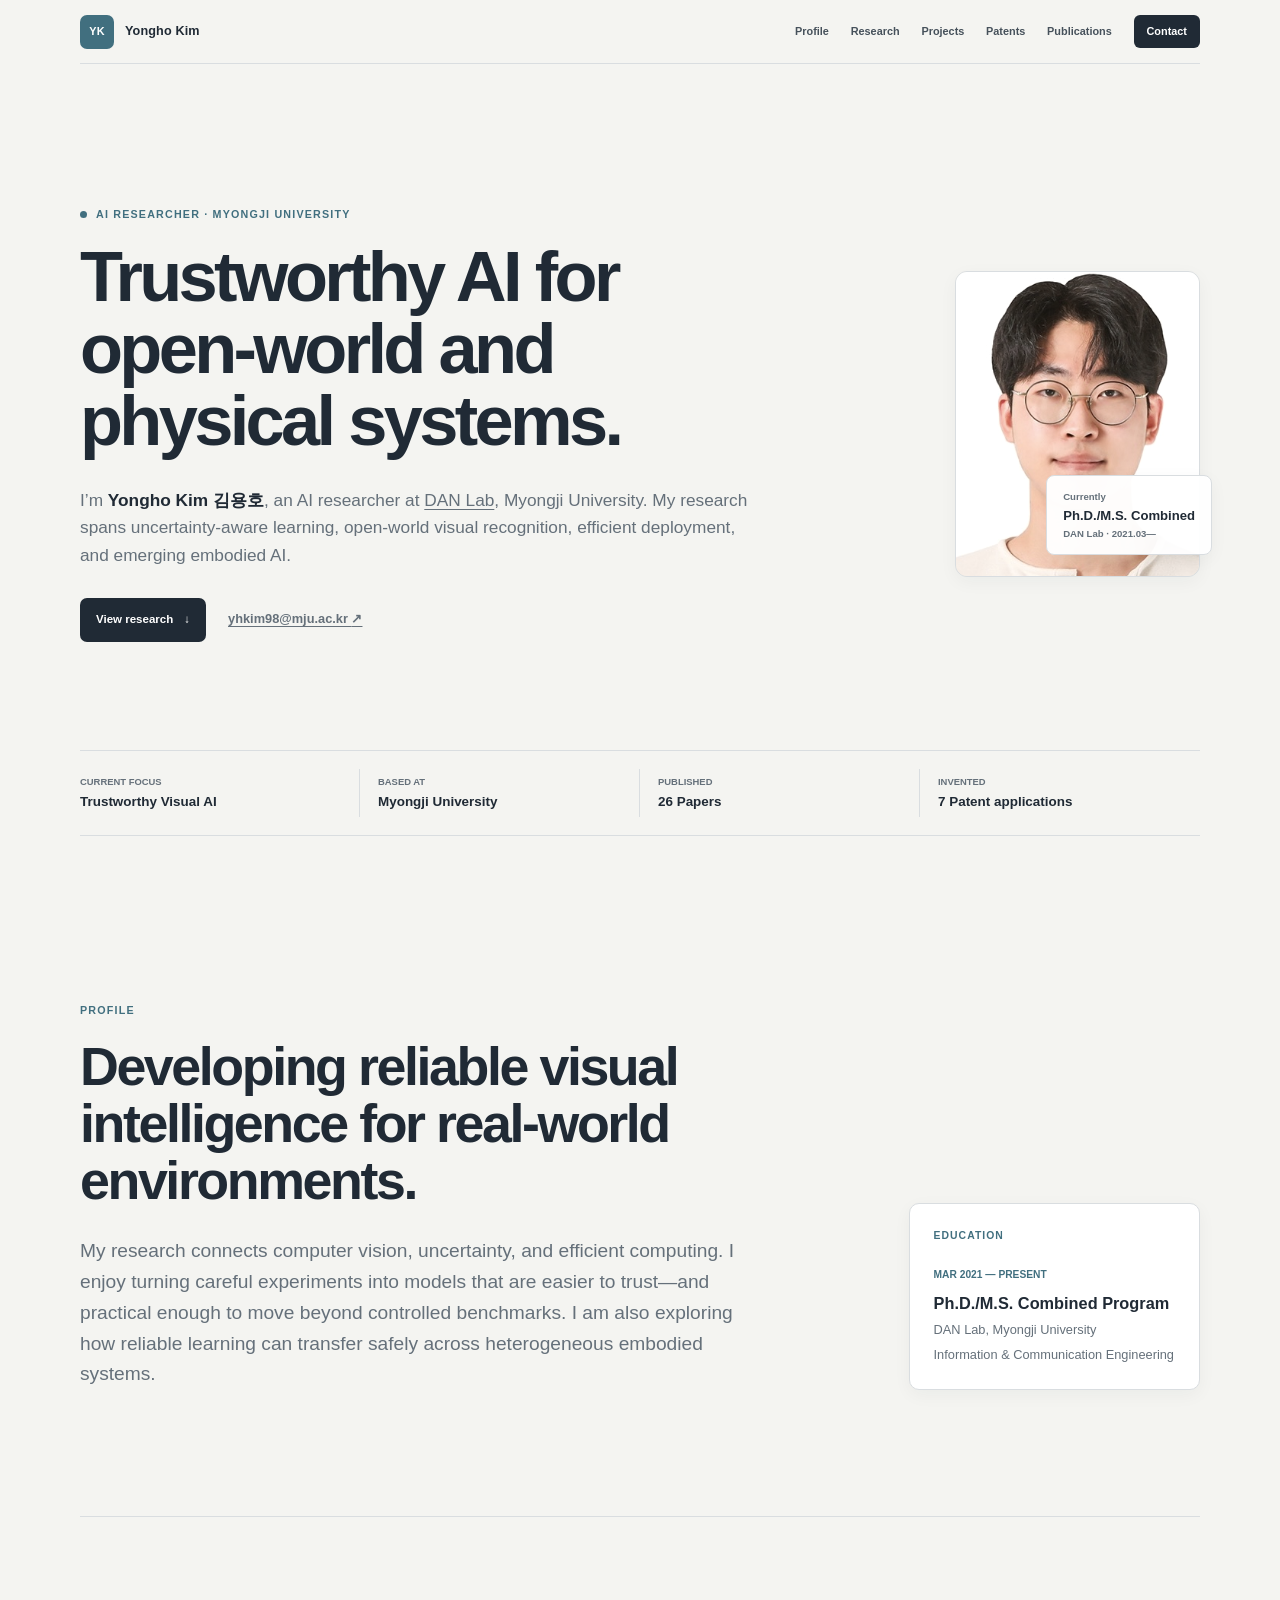
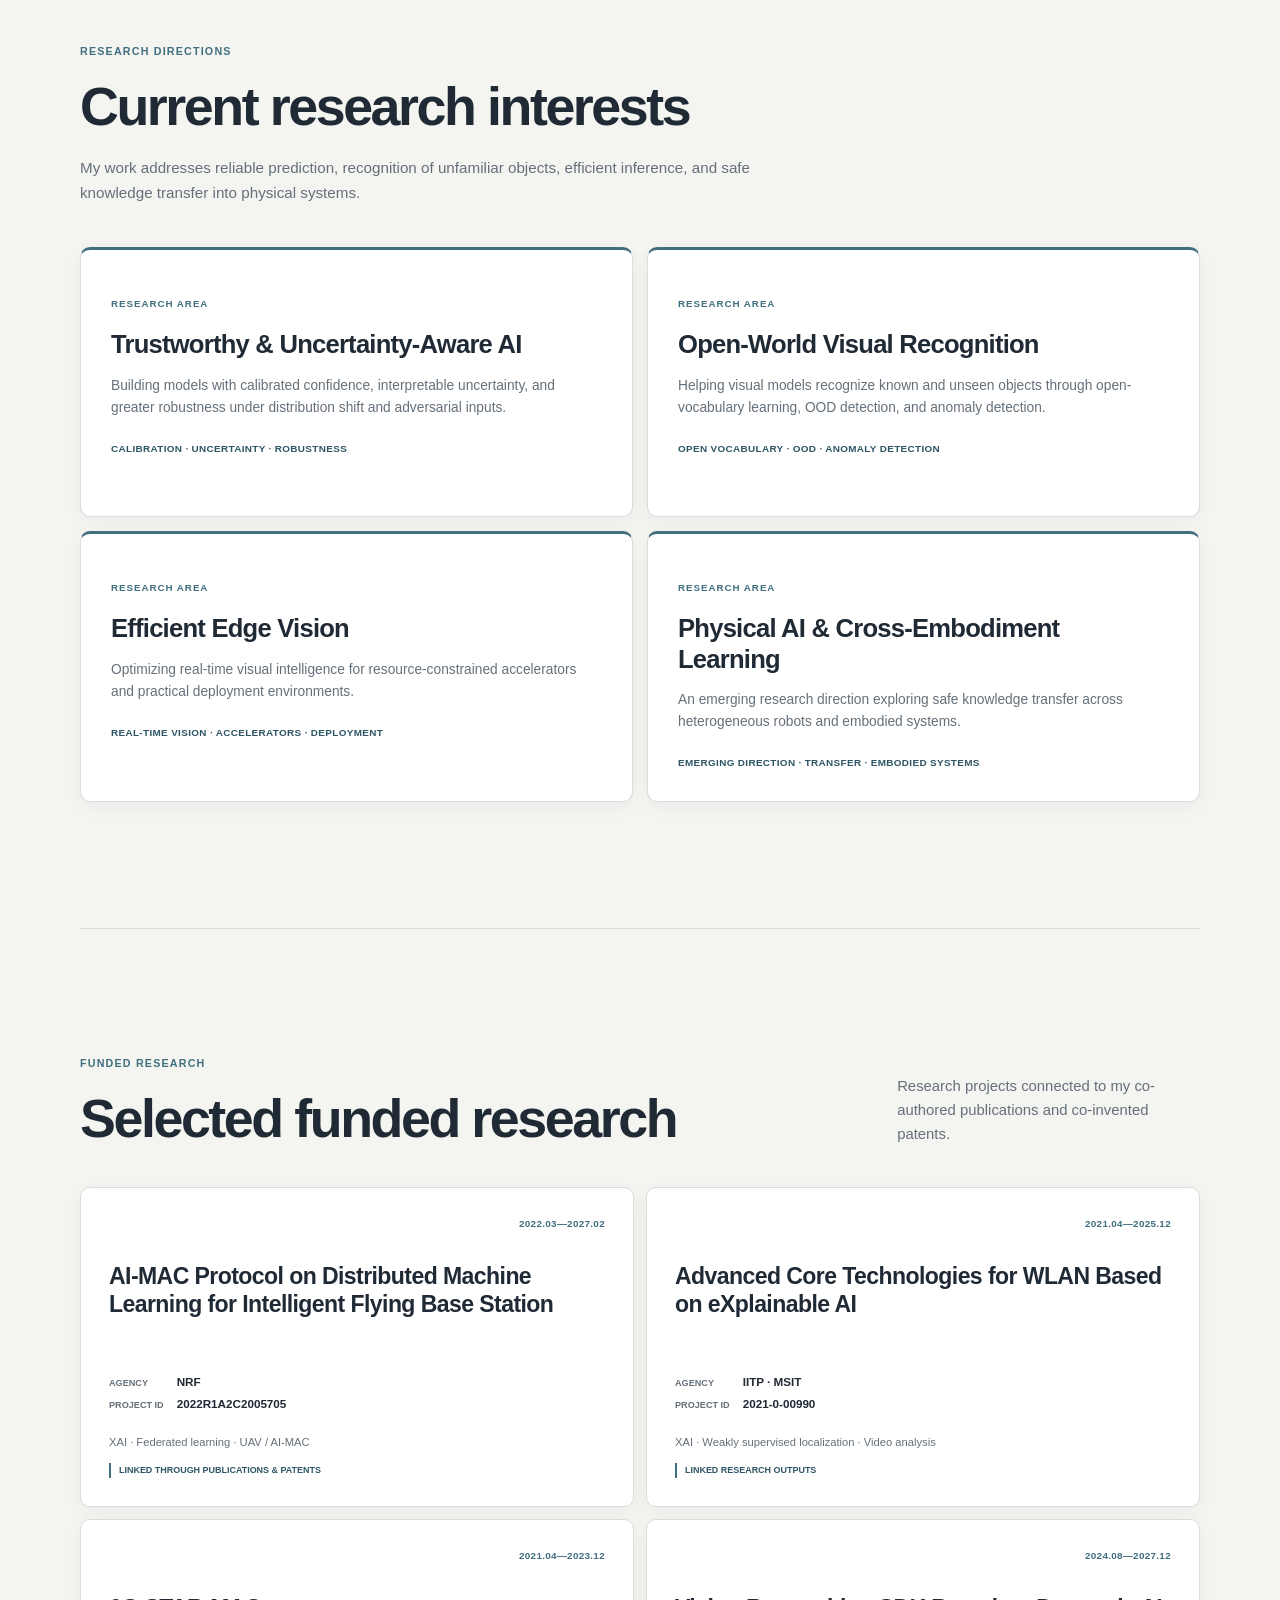
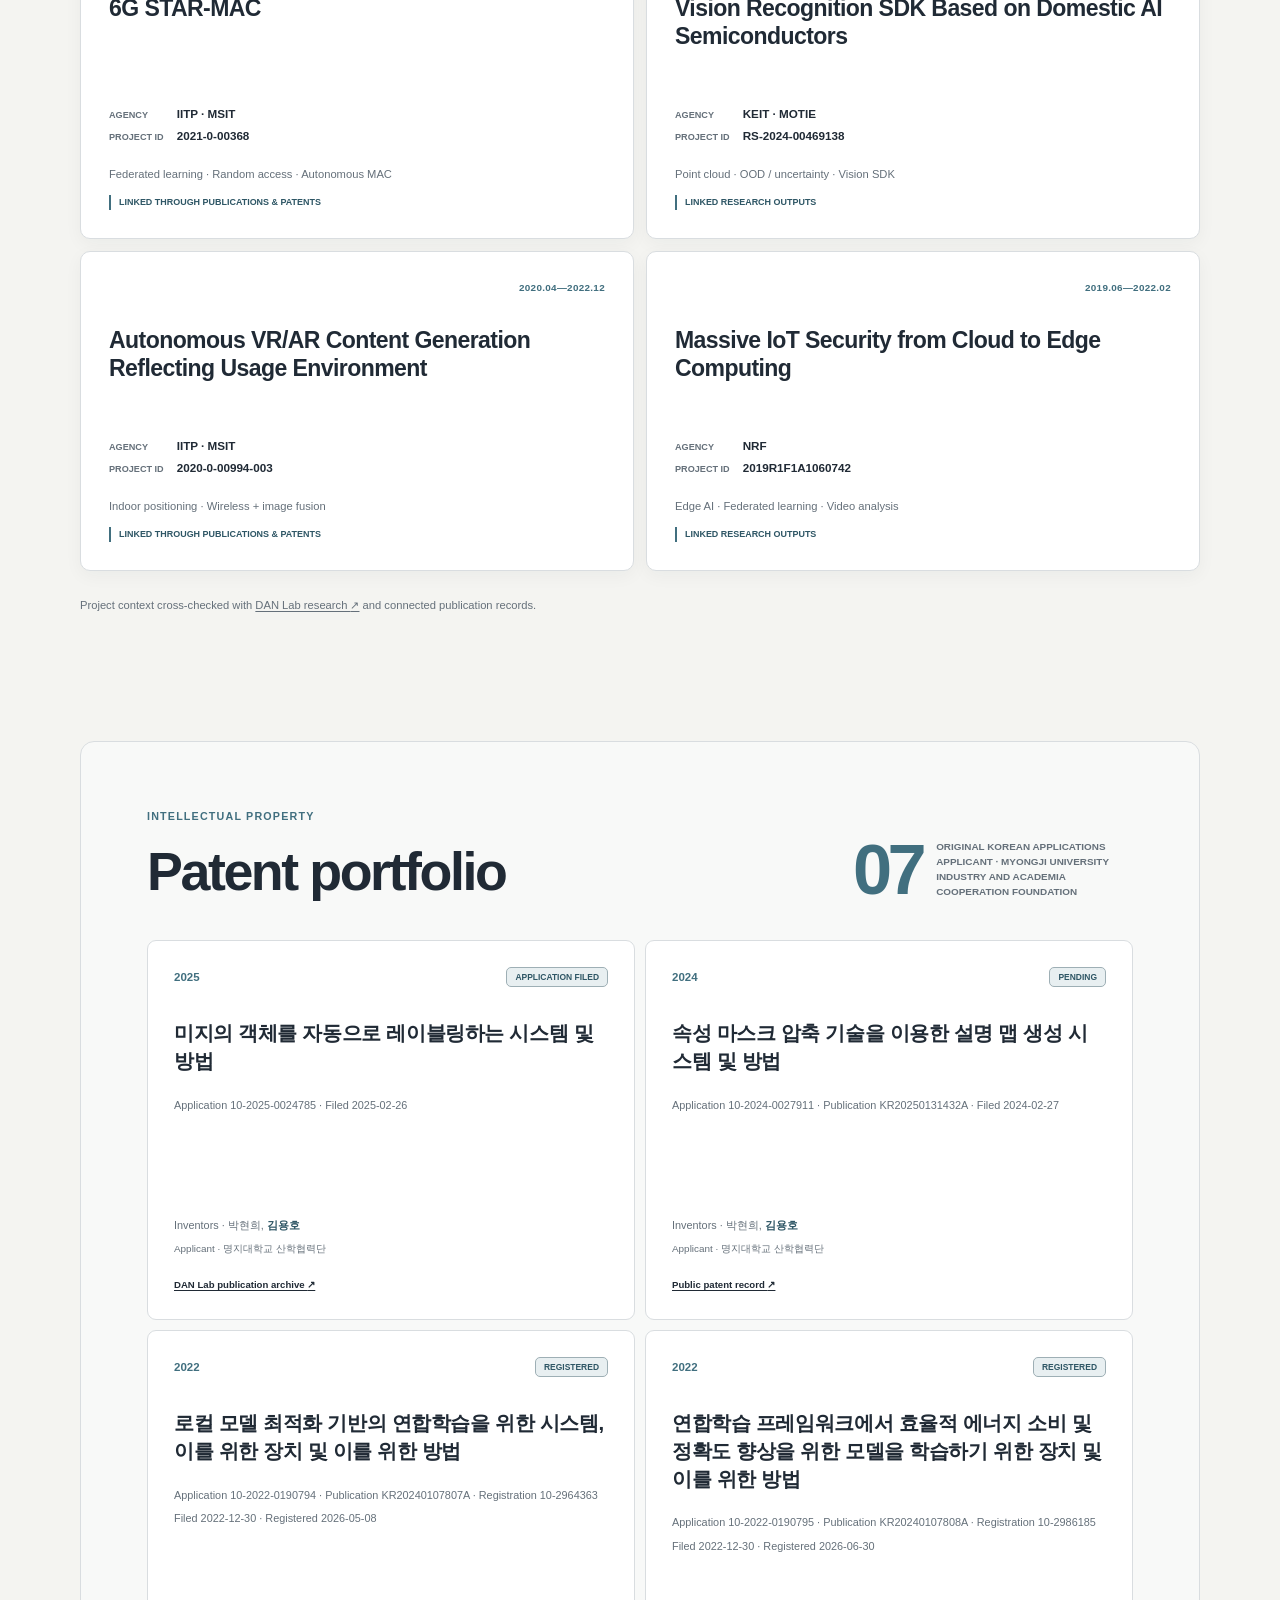
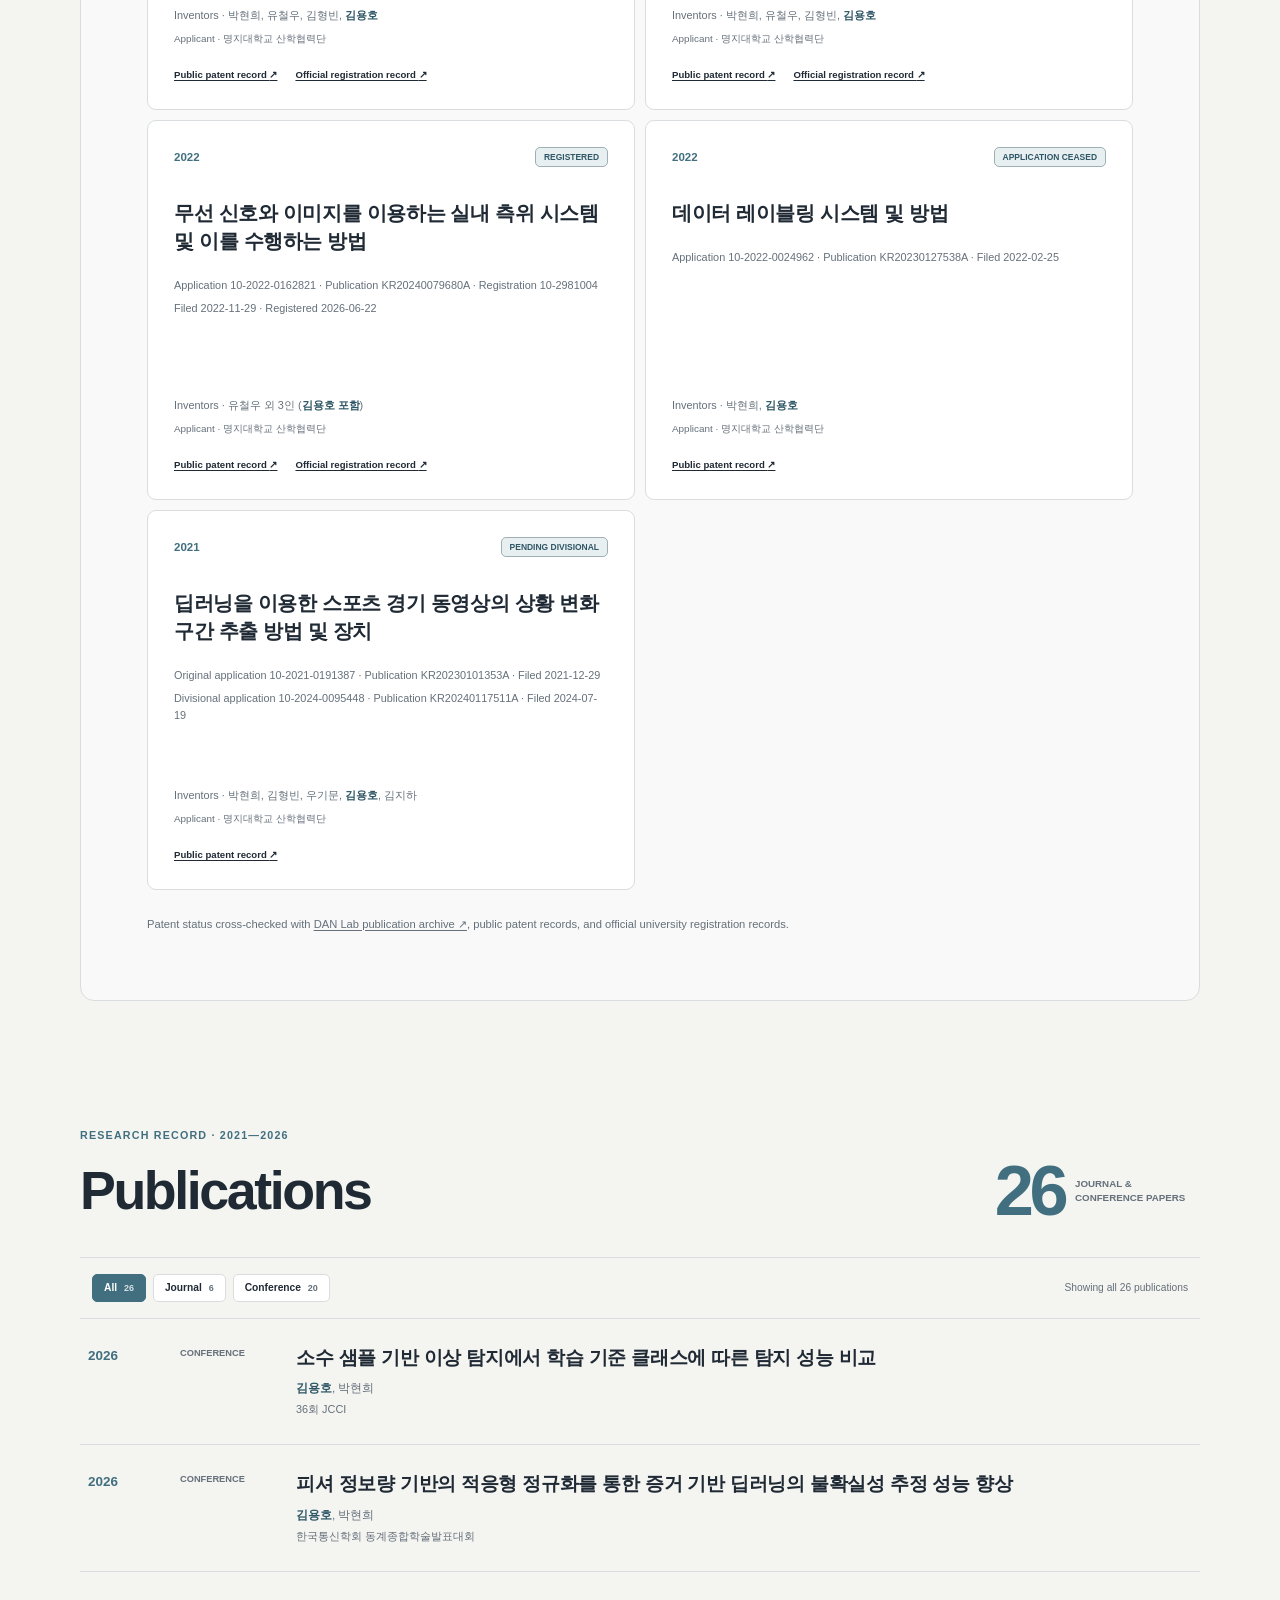
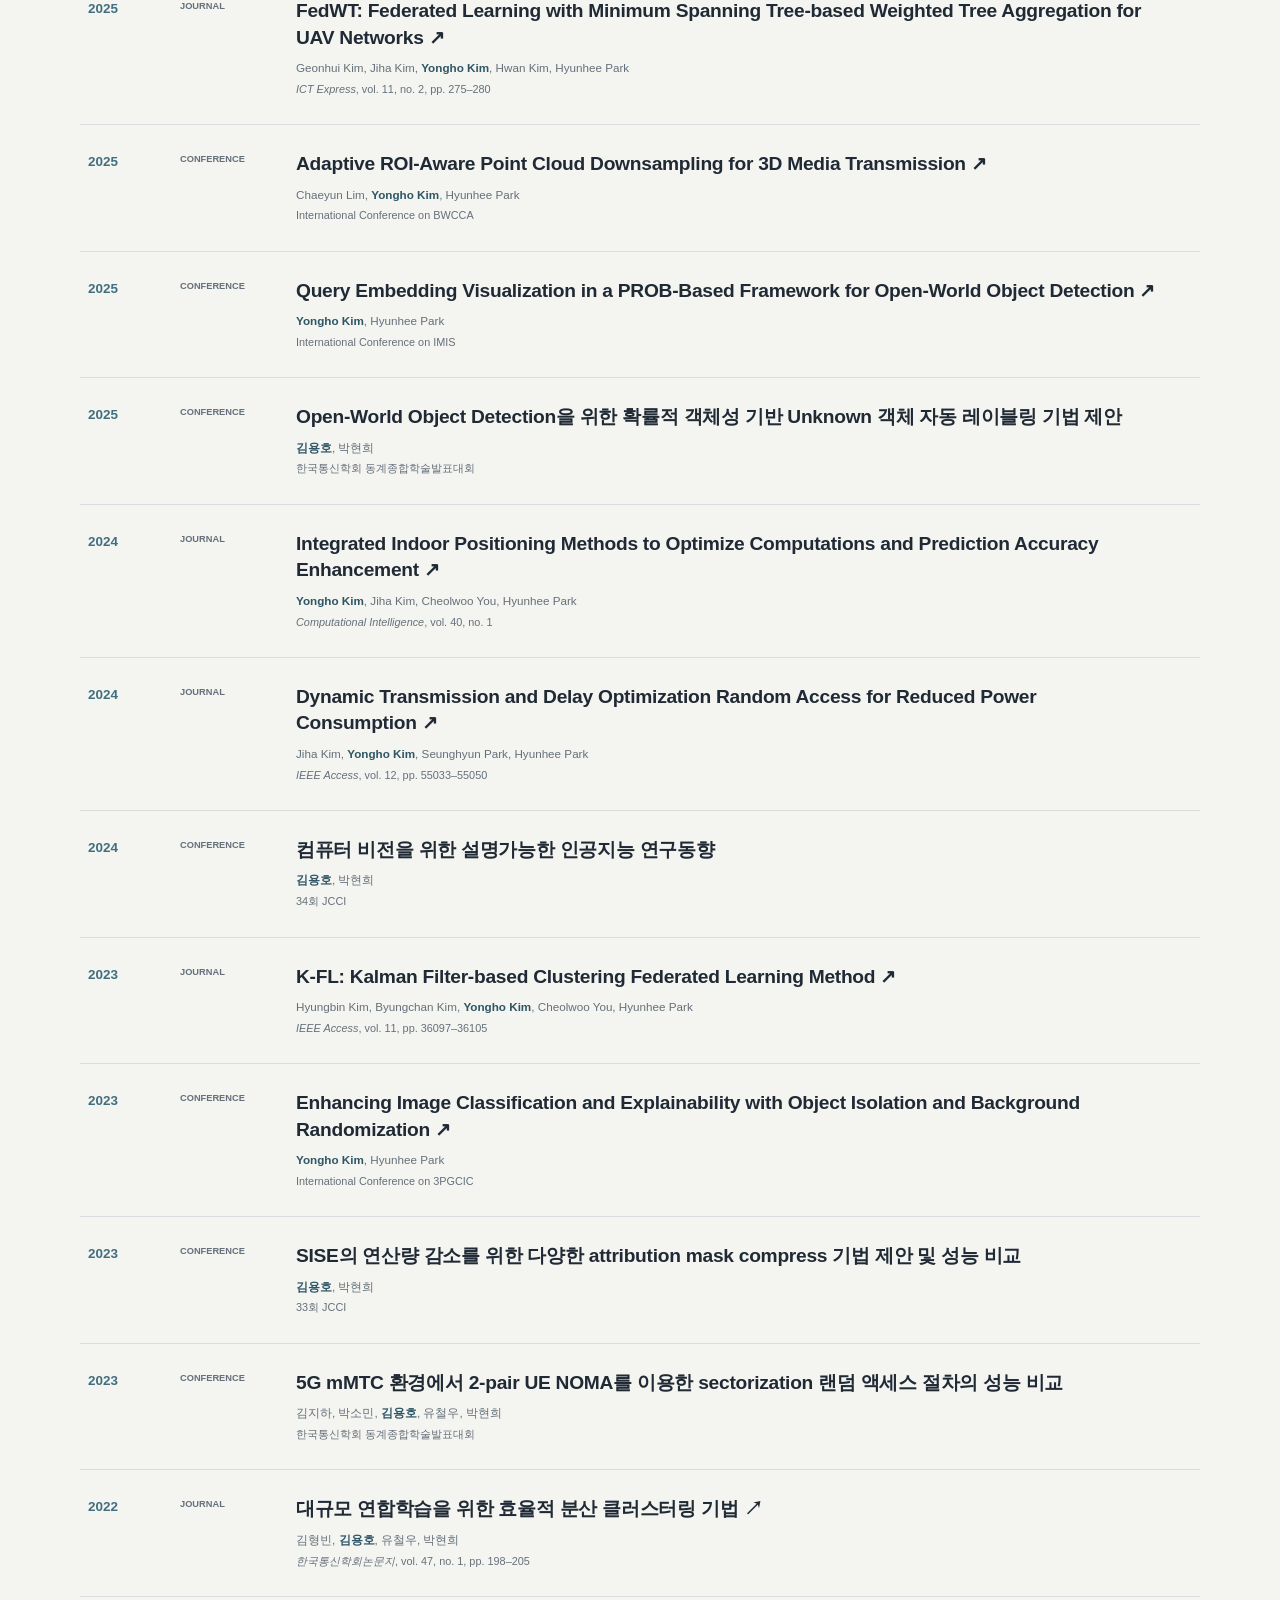
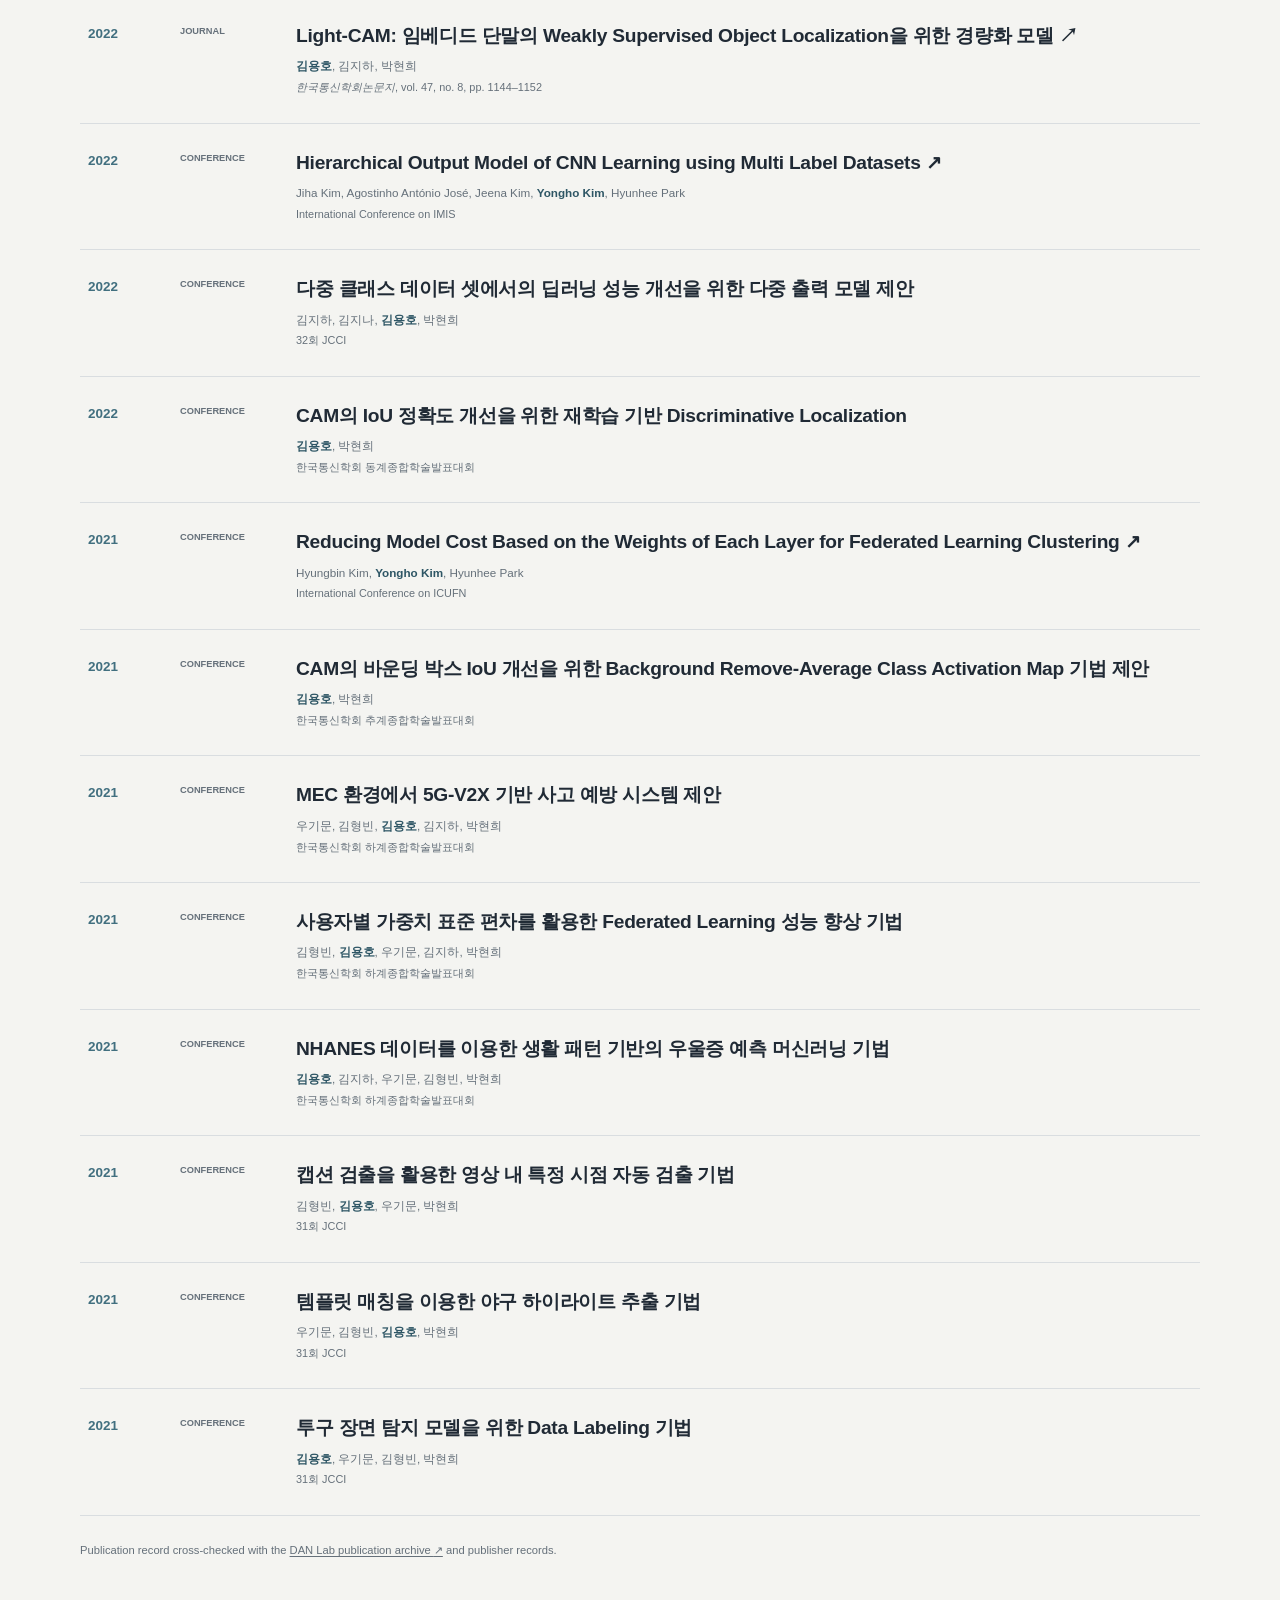
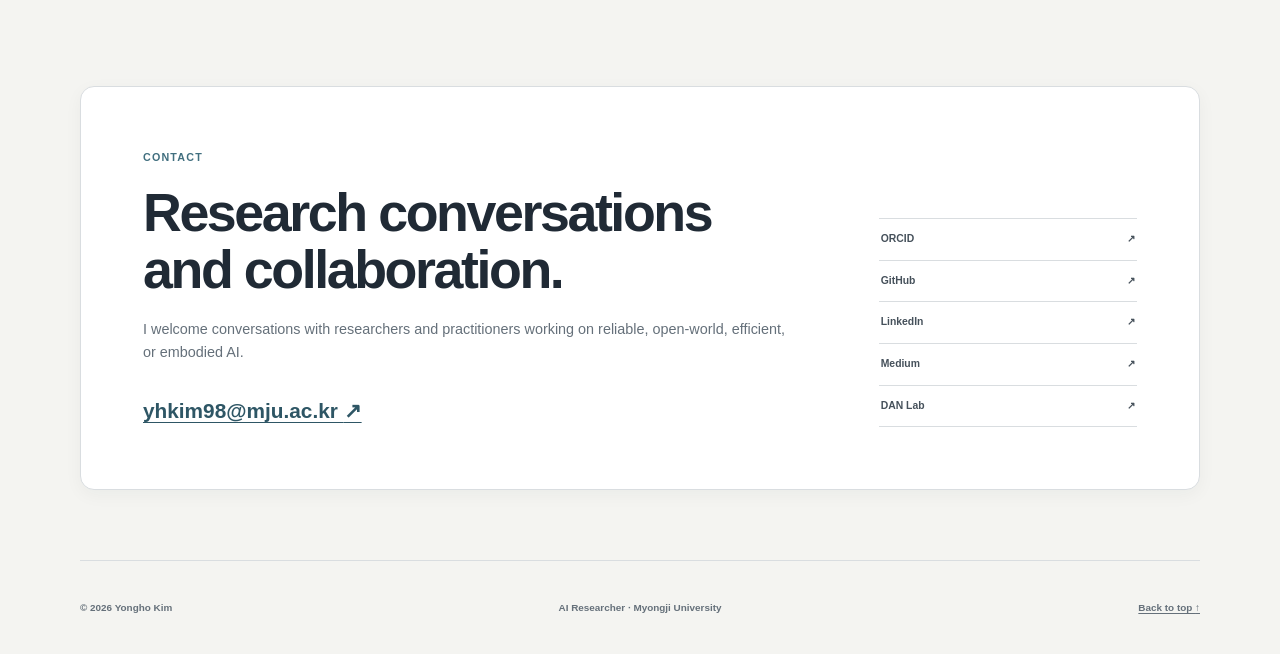
==== commit 5a3ff7f8: "Refine portfolio with formal academic design" ====
--- a/index.html
+++ b/index.html
@@ -3,7 +3,7 @@
   <head>
     <meta charset="utf-8" />
     <meta name="viewport" content="width=device-width, initial-scale=1" />
-    <meta name="theme-color" content="#fbf8f2" />
+    <meta name="theme-color" content="#f4f4f1" />
     <meta name="author" content="Yongho Kim" />
     <meta name="description" content="Yongho Kim is an AI researcher working on uncertainty-aware learning, open-world visual recognition, efficient edge vision, and emerging physical AI at DAN Lab, Myongji University." />
     <meta name="keywords" content="Yongho Kim, 김용호, trustworthy AI, uncertainty-aware learning, open-world visual recognition, edge AI, physical AI, cross-embodiment learning, DAN Lab, Myongji University" />
@@ -64,16 +64,16 @@
     <main id="main-content">
       <section class="hero" id="top" aria-labelledby="hero-title">
         <div class="hero-copy">
-          <p class="eyebrow"><span class="status-dot" aria-hidden="true">&nbsp;</span> Hi, I’m Yongho <span aria-hidden="true">👋</span></p>
-          <h1 id="hero-title">I build AI that knows when it <span>doesn’t know.</span></h1>
+          <p class="eyebrow"><span class="status-dot" aria-hidden="true">&nbsp;</span> AI Researcher · Myongji University</p>
+          <h1 id="hero-title">Trustworthy AI for open-world and physical systems.</h1>
           <p class="hero-intro">
             I’m <strong>Yongho Kim <span lang="ko">김용호</span></strong>, an AI researcher at
             <a href="https://danlab.mju.ac.kr/" target="_blank" rel="noreferrer">DAN Lab</a>,
-            Myongji University. I work on trustworthy AI that can operate safely under distribution
-            shift and open-world conditions—and run efficiently in real-world systems.
+            Myongji University. My research spans uncertainty-aware learning, open-world visual
+            recognition, efficient deployment, and emerging embodied AI.
           </p>
           <div class="hero-actions">
-            <a class="button button-primary" href="#research">See what I’m working on <span aria-hidden="true">↓</span></a>
+            <a class="button button-primary" href="#research">View research <span aria-hidden="true">↓</span></a>
             <a class="text-link" href="mailto:yhkim98@mju.ac.kr">yhkim98@mju.ac.kr <span aria-hidden="true">↗</span></a>
           </div>
         </div>
@@ -99,13 +99,13 @@
 
       <section class="profile section" id="profile" aria-labelledby="profile-title">
         <div class="profile-main">
-          <p class="section-kicker">A little about me</p>
-          <h2 id="profile-title">Curious about what makes AI reliable outside the lab.</h2>
+          <p class="section-kicker">Profile</p>
+          <h2 id="profile-title">Developing reliable visual intelligence for real-world environments.</h2>
           <p class="large-copy">
             My research connects computer vision, uncertainty, and efficient computing. I enjoy
             turning careful experiments into models that are easier to trust—and practical enough
-            to leave the benchmark behind. I’m also exploring how reliable learning can transfer
-            safely across different embodied systems.
+            to move beyond controlled benchmarks. I am also exploring how reliable learning can
+            transfer safely across heterogeneous embodied systems.
           </p>
         </div>
         <aside class="education" aria-labelledby="education-title">
@@ -122,32 +122,28 @@
       <section class="research section" id="research" aria-labelledby="research-title">
         <div class="section-heading">
           <div>
-            <p class="section-kicker">What I’m exploring</p>
+            <p class="section-kicker">Research directions</p>
             <h2 id="research-title">Current research interests</h2>
-            <p class="section-intro">My current work asks when to trust a prediction, how to recognize the unfamiliar, how to run efficiently, and how reliable learning can move into the physical world.</p>
+            <p class="section-intro">My work addresses reliable prediction, recognition of unfamiliar objects, efficient inference, and safe knowledge transfer into physical systems.</p>
           </div>
         </div>
         <div class="research-grid">
           <article class="research-card">
-            <span class="research-icon" aria-hidden="true">◌</span>
             <h3>Trustworthy &amp; Uncertainty-Aware AI</h3>
             <p>Building models with calibrated confidence, interpretable uncertainty, and greater robustness under distribution shift and adversarial inputs.</p>
             <p class="research-tags">Calibration · uncertainty · robustness</p>
           </article>
-          <article class="research-card research-card-lavender">
-            <span class="research-icon" aria-hidden="true">⌁</span>
+          <article class="research-card">
             <h3>Open-World Visual Recognition</h3>
             <p>Helping visual models recognize known and unseen objects through open-vocabulary learning, OOD detection, and anomaly detection.</p>
             <p class="research-tags">Open vocabulary · OOD · anomaly detection</p>
           </article>
-          <article class="research-card research-card-green">
-            <span class="research-icon" aria-hidden="true">↯</span>
+          <article class="research-card">
             <h3>Efficient Edge Vision</h3>
             <p>Optimizing real-time visual intelligence for resource-constrained accelerators and practical deployment environments.</p>
             <p class="research-tags">Real-time vision · accelerators · deployment</p>
           </article>
-          <article class="research-card research-card-sky">
-            <span class="research-icon" aria-hidden="true">◎</span>
+          <article class="research-card">
             <h3>Physical AI &amp; Cross-Embodiment Learning</h3>
             <p>An emerging research direction exploring safe knowledge transfer across heterogeneous robots and embodied systems.</p>
             <p class="research-tags">Emerging direction · transfer · embodied systems</p>
@@ -158,7 +154,7 @@
       <section class="projects section" id="projects" aria-labelledby="projects-title">
         <div class="portfolio-heading">
           <div>
-            <p class="section-kicker">Where the work connects</p>
+            <p class="section-kicker">Funded research</p>
             <h2 id="projects-title">Selected funded research</h2>
           </div>
           <p class="portfolio-intro">Research projects connected to my co-authored publications and co-invented patents.</p>
@@ -214,7 +210,7 @@
       <section class="patents section" id="patents" aria-labelledby="patents-title">
         <div class="portfolio-heading">
           <div>
-            <p class="section-kicker">Ideas in application</p>
+            <p class="section-kicker">Intellectual property</p>
             <h2 id="patents-title">Patent portfolio</h2>
           </div>
           <div class="patent-overview">
@@ -348,9 +344,9 @@
 
       <section class="contact section" id="contact" aria-labelledby="contact-title">
         <div class="contact-copy">
-          <p class="section-kicker">Say hello</p>
-          <h2 id="contact-title">Let’s talk about trustworthy AI—from open-world vision to the physical world.</h2>
-          <p class="contact-note">I’m always happy to connect with researchers and builders working on reliable, open-world, efficient, or embodied AI.</p>
+          <p class="section-kicker">Contact</p>
+          <h2 id="contact-title">Research conversations and collaboration.</h2>
+          <p class="contact-note">I welcome conversations with researchers and practitioners working on reliable, open-world, efficient, or embodied AI.</p>
           <a class="contact-email" href="mailto:yhkim98@mju.ac.kr">yhkim98@mju.ac.kr <span aria-hidden="true">↗</span></a>
         </div>
         <nav class="contact-links" aria-label="Social profiles">
--- a/css/cv.css
+++ b/css/cv.css
@@ -1,17 +1,14 @@
 :root {
-  --canvas: #fbf8f2;
-  --surface: #fffdf9;
-  --ink: #202329;
-  --muted: #676b72;
-  --line: #e5dfd5;
-  --lavender: #e9e2ff;
-  --lavender-strong: #745bd6;
-  --green: #dff1df;
-  --green-strong: #347252;
-  --coral: #ffd9ce;
-  --coral-strong: #b5533f;
-  --sky: #dfeefa;
-  --shadow: 0 18px 50px rgba(58, 48, 38, 0.08);
+  --canvas: #f4f4f1;
+  --surface: #ffffff;
+  --surface-subtle: #f8f9f8;
+  --ink: #202a35;
+  --muted: #65707a;
+  --line: #d9dde0;
+  --accent: #416f7f;
+  --accent-dark: #2e5665;
+  --accent-soft: #e8eff1;
+  --shadow: 0 5px 18px rgba(26, 39, 49, 0.045);
   --font: Inter, ui-sans-serif, -apple-system, BlinkMacSystemFont, "Segoe UI", "Noto Sans KR", Arial, sans-serif;
   --page: min(1120px, calc(100% - 40px));
 }
@@ -24,7 +21,7 @@
 
 html {
   scroll-behavior: smooth;
-  scroll-padding-top: 92px;
+  scroll-padding-top: 72px;
 }
 
 body {
@@ -40,11 +37,11 @@
 a {
   color: inherit;
   text-decoration-thickness: 1px;
-  text-underline-offset: 0.22em;
+  text-underline-offset: 0.2em;
 }
 
 a:hover {
-  color: var(--lavender-strong);
+  color: var(--accent);
 }
 
 img {
@@ -58,17 +55,17 @@
 }
 
 :focus-visible {
-  outline: 3px solid var(--lavender-strong);
-  outline-offset: 4px;
+  outline: 3px solid var(--accent);
+  outline-offset: 3px;
 }
 
 .skip-link {
   position: fixed;
   z-index: 100;
-  top: 12px;
-  left: 12px;
-  padding: 10px 14px;
-  border-radius: 12px;
+  top: 10px;
+  left: 10px;
+  padding: 9px 13px;
+  border-radius: 6px;
   color: #fff;
   background: var(--ink);
   transform: translateY(-150%);
@@ -81,29 +78,27 @@
 .site-header {
   position: sticky;
   z-index: 20;
-  top: 12px;
+  top: 0;
   display: flex;
   width: var(--page);
-  min-height: 62px;
-  margin: 12px auto 0;
-  padding: 8px 10px 8px 14px;
+  min-height: 64px;
+  margin: 0 auto;
   align-items: center;
   justify-content: space-between;
-  gap: 18px;
-  border: 1px solid rgba(229, 223, 213, 0.85);
-  border-radius: 999px;
-  background: rgba(255, 253, 249, 0.88);
-  box-shadow: 0 8px 28px rgba(58, 48, 38, 0.07);
-  backdrop-filter: blur(18px);
+  gap: 24px;
+  border-bottom: 1px solid var(--line);
+  background: rgba(244, 244, 241, 0.94);
+  backdrop-filter: blur(14px);
 }
 
 .wordmark {
   display: inline-flex;
   flex: 0 0 auto;
   align-items: center;
-  gap: 10px;
-  font-size: 0.82rem;
-  font-weight: 780;
+  gap: 11px;
+  font-size: 0.79rem;
+  font-weight: 760;
+  letter-spacing: 0.01em;
   text-decoration: none;
 }
 
@@ -113,132 +108,94 @@
 
 .wordmark-mark {
   display: grid;
-  width: 38px;
-  height: 38px;
+  width: 34px;
+  height: 34px;
   place-items: center;
-  border-radius: 50%;
-  color: var(--ink);
-  background: var(--green);
-  font-size: 0.72rem;
-  font-weight: 850;
+  border-radius: 7px;
+  color: #fff;
+  background: var(--accent);
+  font-size: 0.68rem;
+  font-weight: 820;
 }
 
 .site-nav {
   display: flex;
   align-items: center;
-  gap: clamp(11px, 1.7vw, 24px);
+  gap: clamp(12px, 1.7vw, 24px);
 }
 
 .site-nav a {
-  font-size: 0.7rem;
-  font-weight: 720;
+  color: #46515b;
+  font-size: 0.68rem;
+  font-weight: 700;
   text-decoration: none;
 }
 
 .site-nav a:not(.nav-contact):hover {
-  color: var(--lavender-strong);
+  color: var(--accent);
 }
 
 .nav-contact {
-  padding: 10px 16px;
-  border-radius: 999px;
-  color: #fff;
+  padding: 8px 13px;
+  border-radius: 6px;
+  color: #fff !important;
   background: var(--ink);
 }
 
 .nav-contact:hover {
-  color: #fff;
-  background: var(--lavender-strong);
+  background: var(--accent-dark);
 }
 
 .hero {
-  position: relative;
   display: grid;
   width: var(--page);
-  min-height: calc(100svh - 86px);
+  min-height: calc(100svh - 64px);
   margin: 0 auto;
-  padding: clamp(70px, 10vw, 120px) 0 48px;
+  padding: clamp(72px, 10vw, 120px) 0 42px;
   align-items: center;
-  grid-template-columns: minmax(0, 1.25fr) minmax(280px, 0.62fr);
-  column-gap: clamp(50px, 8vw, 100px);
-}
-
-.hero::before {
-  position: absolute;
-  z-index: -1;
-  top: 7%;
-  left: -8%;
-  width: 260px;
-  height: 260px;
-  border-radius: 44% 56% 57% 43% / 48% 41% 59% 52%;
-  background: var(--green);
-  filter: blur(1px);
-  opacity: 0.55;
-  content: "";
-  transform: rotate(14deg);
-}
-
-.hero-copy {
-  position: relative;
-  z-index: 1;
+  grid-template-columns: minmax(0, 1.3fr) minmax(270px, 0.58fr);
+  column-gap: clamp(56px, 8vw, 104px);
 }
 
 .eyebrow,
 .section-kicker {
   margin: 0 0 18px;
-  color: var(--green-strong);
-  font-size: 0.72rem;
-  font-weight: 820;
-  letter-spacing: 0.09em;
+  color: var(--accent);
+  font-size: 0.67rem;
+  font-weight: 800;
+  letter-spacing: 0.11em;
   text-transform: uppercase;
 }
 
 .eyebrow {
   display: flex;
   align-items: center;
-  gap: 10px;
+  gap: 9px;
 }
 
 .status-dot {
-  width: 9px;
-  height: 9px;
+  width: 7px;
+  height: 7px;
+  overflow: hidden;
   border-radius: 50%;
-  background: #5aa675;
-  box-shadow: 0 0 0 5px rgba(90, 166, 117, 0.14);
+  background: var(--accent);
+  font-size: 0;
 }
 
 .hero h1 {
   max-width: 760px;
   margin: 0;
-  font-size: clamp(3.1rem, 6vw, 5.45rem);
-  font-weight: 780;
-  letter-spacing: -0.06em;
-  line-height: 0.98;
-}
-
-.hero h1 span {
-  position: relative;
-  display: inline-block;
-  color: var(--lavender-strong);
-}
-
-.hero h1 span::after {
-  position: absolute;
-  z-index: -1;
-  right: -3px;
-  bottom: 4px;
-  left: -3px;
-  height: 0.2em;
-  border-radius: 999px;
-  background: var(--lavender);
-  content: "";
+  font-size: clamp(3rem, 5.5vw, 5rem);
+  font-weight: 740;
+  letter-spacing: -0.052em;
+  line-height: 1.02;
 }
 
 .hero-intro {
-  max-width: 690px;
-  margin: 34px 0 0;
-  color: var(--muted);
-  font-size: clamp(1rem, 1.4vw, 1.16rem);
+  max-width: 680px;
+  margin: 30px 0 0;
+  color: var(--muted);
+  font-size: clamp(1rem, 1.35vw, 1.13rem);
 }
 
 .hero-intro strong {
@@ -247,71 +204,55 @@
 
 .hero-actions {
   display: flex;
-  margin-top: 30px;
+  margin-top: 28px;
   align-items: center;
-  gap: 24px;
+  gap: 22px;
   flex-wrap: wrap;
 }
 
 .button {
   display: inline-flex;
-  min-height: 48px;
-  padding: 12px 18px;
+  min-height: 44px;
+  padding: 10px 16px;
   align-items: center;
   justify-content: center;
-  gap: 12px;
-  border-radius: 999px;
-  font-size: 0.76rem;
-  font-weight: 800;
+  gap: 11px;
+  border-radius: 7px;
+  font-size: 0.72rem;
+  font-weight: 780;
   text-decoration: none;
 }
 
 .button-primary {
   color: #fff;
   background: var(--ink);
-  box-shadow: 0 8px 20px rgba(32, 35, 41, 0.14);
-  transition: transform 160ms ease, background 160ms ease;
+  transition: background 150ms ease;
 }
 
 .button-primary:hover {
   color: #fff;
-  background: var(--lavender-strong);
-  transform: translateY(-2px);
+  background: var(--accent-dark);
 }
 
 .text-link {
   color: var(--muted);
-  font-size: 0.82rem;
-  font-weight: 720;
+  font-size: 0.8rem;
+  font-weight: 680;
 }
 
 .hero-portrait {
   position: relative;
-  width: min(100%, 360px);
+  width: min(100%, 245px);
   justify-self: end;
-}
-
-.hero-portrait::before {
-  position: absolute;
-  z-index: -1;
-  right: -24px;
-  bottom: -20px;
-  width: 76%;
-  height: 62%;
-  border-radius: 40% 60% 48% 52%;
-  background: var(--lavender);
-  content: "";
-  transform: rotate(7deg);
 }
 
 .portrait-frame {
   overflow: hidden;
   aspect-ratio: 4 / 5;
-  border: 8px solid var(--surface);
-  border-radius: 34px;
-  background: #e5e0d8;
+  border: 1px solid var(--line);
+  border-radius: 12px;
+  background: #e7e7e3;
   box-shadow: var(--shadow);
-  transform: rotate(1.5deg);
 }
 
 .portrait-frame img {
@@ -319,231 +260,221 @@
   height: 100%;
   object-fit: cover;
   object-position: center top;
-  filter: saturate(0.88) contrast(1.02);
+  filter: saturate(0.82) contrast(1.02);
 }
 
 .portrait-caption {
   position: absolute;
-  right: -18px;
-  bottom: 26px;
-  display: flex;
-  padding: 14px 18px;
+  right: -12px;
+  bottom: 22px;
+  display: flex;
+  padding: 13px 16px;
   flex-direction: column;
   border: 1px solid var(--line);
-  border-radius: 18px;
-  background: rgba(255, 253, 249, 0.95);
-  box-shadow: 0 12px 30px rgba(58, 48, 38, 0.12);
+  border-radius: 8px;
+  background: rgba(255, 255, 255, 0.96);
+  box-shadow: var(--shadow);
 }
 
 .portrait-caption span {
   color: var(--muted);
-  font-size: 0.62rem;
-  font-weight: 720;
+  font-size: 0.6rem;
+  font-weight: 680;
 }
 
 .portrait-caption strong {
-  font-size: 0.86rem;
+  font-size: 0.82rem;
 }
 
 .hero-index {
   display: grid;
-  margin-top: 70px;
-  padding: 0;
+  margin-top: 64px;
+  padding: 18px 0;
   grid-column: 1 / -1;
   grid-template-columns: repeat(4, 1fr);
-  gap: 12px;
+  border-top: 1px solid var(--line);
+  border-bottom: 1px solid var(--line);
 }
 
 .hero-index div {
   display: flex;
-  min-height: 90px;
-  padding: 18px;
+  min-height: 48px;
+  padding: 0 18px;
   flex-direction: column;
   justify-content: center;
-  border: 1px solid var(--line);
-  border-radius: 18px;
-  background: rgba(255, 253, 249, 0.68);
-}
-
-.hero-index div:nth-child(2) {
-  background: rgba(223, 241, 223, 0.55);
-}
-
-.hero-index div:nth-child(4) {
-  background: rgba(255, 217, 206, 0.48);
+  border-right: 1px solid var(--line);
+}
+
+.hero-index div:first-child {
+  padding-left: 0;
+}
+
+.hero-index div:last-child {
+  padding-right: 0;
+  border-right: 0;
 }
 
 .hero-index span {
   color: var(--muted);
-  font-size: 0.62rem;
-  font-weight: 750;
+  font-size: 0.59rem;
+  font-weight: 740;
   text-transform: uppercase;
 }
 
 .hero-index strong {
-  margin-top: 3px;
-  font-size: 0.88rem;
+  margin-top: 2px;
+  font-size: 0.84rem;
 }
 
 .section {
   width: var(--page);
   margin: 0 auto;
-  padding: clamp(80px, 10vw, 130px) 0;
+  padding: clamp(78px, 10vw, 126px) 0;
 }
 
 .section h2 {
   margin: 0;
-  font-size: clamp(2.25rem, 4.4vw, 4.25rem);
-  font-weight: 760;
-  letter-spacing: -0.05em;
-  line-height: 1.04;
+  font-size: clamp(2.2rem, 4.2vw, 4rem);
+  font-weight: 720;
+  letter-spacing: -0.045em;
+  line-height: 1.06;
 }
 
 .profile {
   display: grid;
-  padding-top: clamp(70px, 9vw, 110px);
-  grid-template-columns: minmax(0, 1fr) minmax(260px, 0.4fr);
-  gap: clamp(50px, 9vw, 110px);
-  border-top: 1px solid var(--line);
+  padding-top: clamp(68px, 8vw, 104px);
+  grid-template-columns: minmax(0, 1fr) minmax(250px, 0.4fr);
+  gap: clamp(50px, 8vw, 100px);
 }
 
 .profile-main h2 {
-  max-width: 740px;
+  max-width: 750px;
 }
 
 .large-copy {
-  max-width: 680px;
-  margin: 30px 0 0;
-  color: var(--muted);
-  font-size: clamp(1.05rem, 1.6vw, 1.25rem);
+  max-width: 690px;
+  margin: 28px 0 0;
+  color: var(--muted);
+  font-size: clamp(1.02rem, 1.5vw, 1.2rem);
 }
 
 .education {
   align-self: end;
-  padding: 28px;
-  border: 1px solid #d9d0fa;
-  border-radius: 24px;
-  background: rgba(233, 226, 255, 0.58);
+  padding: 24px;
+  border: 1px solid var(--line);
+  border-radius: 10px;
+  background: var(--surface);
+  box-shadow: var(--shadow);
 }
 
 .education h3 {
-  margin: 0 0 24px;
-  font-size: 0.68rem;
-  letter-spacing: 0.09em;
+  margin: 0 0 22px;
+  color: var(--accent);
+  font-size: 0.65rem;
+  letter-spacing: 0.1em;
   text-transform: uppercase;
 }
 
 .education-entry p {
-  margin: 5px 0 0;
-  color: var(--muted);
-  font-size: 0.82rem;
+  margin: 4px 0 0;
+  color: var(--muted);
+  font-size: 0.8rem;
 }
 
 .education-entry .education-date {
   margin-bottom: 7px;
-  color: var(--lavender-strong);
-  font-size: 0.66rem;
-  font-weight: 800;
+  color: var(--accent);
+  font-size: 0.64rem;
+  font-weight: 760;
   text-transform: uppercase;
 }
 
 .education-entry h4 {
   margin: 0;
-  font-size: 1.08rem;
+  font-size: 1.02rem;
 }
 
 .section-heading {
-  display: block;
   max-width: 820px;
-  margin-bottom: 46px;
+  margin-bottom: 42px;
 }
 
 .section-intro {
   max-width: 700px;
-  margin: 24px 0 0;
-  color: var(--muted);
-  font-size: 1rem;
+  margin: 21px 0 0;
+  color: var(--muted);
+  font-size: 0.95rem;
+}
+
+.research {
+  border-top: 1px solid var(--line);
 }
 
 .research-grid {
   display: grid;
   grid-template-columns: repeat(2, 1fr);
-  gap: 16px;
+  gap: 14px;
 }
 
 .research-card {
-  position: relative;
-  min-height: 310px;
-  padding: clamp(28px, 4vw, 44px);
-  border: 1px solid #f0cdbf;
-  border-radius: 28px;
-  background: rgba(255, 217, 206, 0.54);
-  overflow: hidden;
-}
-
-.research-card-lavender {
-  border-color: #d9d0fa;
-  background: rgba(233, 226, 255, 0.68);
-}
-
-.research-card-green {
-  border-color: #cce5ce;
-  background: rgba(223, 241, 223, 0.72);
-}
-
-.research-card-sky {
-  border-color: #cadae9;
-  background: rgba(223, 238, 250, 0.75);
-}
-
-.research-icon {
-  display: grid;
-  width: 42px;
-  height: 42px;
-  place-items: center;
-  border-radius: 14px;
-  background: rgba(255, 255, 255, 0.68);
-  font-size: 1.25rem;
+  min-height: 270px;
+  padding: 30px;
+  border: 1px solid var(--line);
+  border-top: 3px solid var(--accent);
+  border-radius: 10px;
+  background: var(--surface);
+  box-shadow: var(--shadow);
+}
+
+.research-card h3 {
+  max-width: 430px;
+  margin: 18px 0 15px;
+  font-size: clamp(1.35rem, 2vw, 1.86rem);
+  font-weight: 710;
+  letter-spacing: -0.03em;
+  line-height: 1.18;
+}
+
+.research-card h3::before {
+  display: block;
+  margin-bottom: 20px;
+  color: var(--accent);
+  font-size: 0.61rem;
   font-weight: 800;
-}
-
-.research-card h3 {
-  max-width: 420px;
-  margin: 48px 0 16px;
-  font-size: clamp(1.45rem, 2.4vw, 2.15rem);
-  font-weight: 750;
-  letter-spacing: -0.035em;
-  line-height: 1.12;
+  letter-spacing: 0.1em;
+  content: "Research area";
+  text-transform: uppercase;
 }
 
 .research-card p {
   max-width: 470px;
   margin: 0;
-  color: #555a60;
-  font-size: 0.9rem;
+  color: var(--muted);
+  font-size: 0.86rem;
 }
 
 .research-card .research-tags {
-  margin-top: 24px;
-  font-size: 0.66rem;
-  font-weight: 780;
-  letter-spacing: 0.04em;
+  margin-top: 22px;
+  color: var(--accent-dark);
+  font-size: 0.62rem;
+  font-weight: 750;
+  letter-spacing: 0.035em;
   text-transform: uppercase;
 }
 
 .portfolio-heading {
   display: grid;
-  margin-bottom: 44px;
+  margin-bottom: 40px;
   align-items: end;
   grid-template-columns: minmax(0, 1fr) minmax(280px, 0.42fr);
-  gap: clamp(40px, 8vw, 100px);
+  gap: clamp(40px, 8vw, 96px);
 }
 
 .portfolio-intro {
   max-width: 470px;
   margin: 0;
   color: var(--muted);
-  font-size: 1rem;
+  font-size: 0.93rem;
 }
 
 .projects {
@@ -553,48 +484,39 @@
 .project-list {
   display: grid;
   grid-template-columns: repeat(2, 1fr);
-  gap: 14px;
+  gap: 12px;
 }
 
 .project-card {
   display: flex;
-  min-height: 330px;
-  padding: 30px;
+  min-height: 320px;
+  padding: 28px;
   flex-direction: column;
   border: 1px solid var(--line);
-  border-radius: 24px;
+  border-radius: 10px;
   background: var(--surface);
-  box-shadow: 0 8px 28px rgba(58, 48, 38, 0.04);
-  transition: transform 180ms ease, box-shadow 180ms ease;
-}
-
-.project-card:hover {
   box-shadow: var(--shadow);
-  transform: translateY(-3px);
 }
 
 .project-meta {
   display: flex;
-  align-items: center;
   justify-content: flex-end;
 }
 
 .project-period {
-  padding: 6px 10px;
-  border-radius: 999px;
-  color: var(--green-strong);
-  background: var(--green);
-  font-size: 0.63rem;
-  font-weight: 790;
+  color: var(--accent);
+  font-size: 0.62rem;
+  font-weight: 780;
+  letter-spacing: 0.03em;
 }
 
 .project-card h3 {
   max-width: 500px;
-  margin: 34px 0 28px;
-  font-size: clamp(1.25rem, 2vw, 1.7rem);
-  font-weight: 730;
-  letter-spacing: -0.028em;
-  line-height: 1.22;
+  margin: 30px 0 26px;
+  font-size: clamp(1.2rem, 1.8vw, 1.58rem);
+  font-weight: 700;
+  letter-spacing: -0.025em;
+  line-height: 1.25;
 }
 
 .project-card dl {
@@ -602,57 +524,51 @@
   margin: auto 0 0;
   align-items: baseline;
   grid-template-columns: auto minmax(0, 1fr);
-  gap: 3px 14px;
+  gap: 3px 13px;
 }
 
 .project-card dt {
-  margin-bottom: 2px;
-  color: var(--muted);
-  font-size: 0.58rem;
-  font-weight: 800;
+  color: var(--muted);
+  font-size: 0.57rem;
+  font-weight: 780;
   text-transform: uppercase;
 }
 
 .project-card dd {
   margin: 0;
-  font-size: 0.76rem;
-  font-weight: 700;
+  font-size: 0.73rem;
+  font-weight: 680;
   overflow-wrap: anywhere;
 }
 
 .project-topics {
-  margin: 22px 0 14px;
-  color: var(--muted);
-  font-size: 0.73rem;
+  margin: 20px 0 12px;
+  color: var(--muted);
+  font-size: 0.7rem;
 }
 
 .output-badge {
   align-self: flex-start;
-  padding: 6px 9px;
-  border-radius: 999px;
-  color: #6651b5;
-  background: var(--lavender);
+  padding-left: 8px;
+  border-left: 2px solid var(--accent);
+  color: var(--accent-dark);
   font-size: 0.56rem;
-  font-weight: 800;
+  font-weight: 780;
   text-transform: uppercase;
 }
 
 .portfolio-source,
 .publication-source {
-  margin: 28px 0 0;
-  color: var(--muted);
-  font-size: 0.72rem;
+  margin: 26px 0 0;
+  color: var(--muted);
+  font-size: 0.7rem;
 }
 
 .patents {
-  padding: clamp(44px, 7vw, 76px);
-  border: 1px solid #d9d0fa;
-  border-radius: 36px;
-  background: rgba(233, 226, 255, 0.46);
-}
-
-.patents .section-kicker {
-  color: var(--lavender-strong);
+  padding: clamp(42px, 6vw, 66px);
+  border: 1px solid var(--line);
+  border-radius: 14px;
+  background: var(--surface-subtle);
 }
 
 .patent-overview {
@@ -662,9 +578,10 @@
 }
 
 .patent-overview strong {
-  font-size: clamp(3.5rem, 6vw, 5.5rem);
-  font-weight: 760;
-  letter-spacing: -0.07em;
+  color: var(--accent);
+  font-size: clamp(3.3rem, 5.5vw, 5.1rem);
+  font-weight: 720;
+  letter-spacing: -0.065em;
   line-height: 0.8;
 }
 
@@ -672,8 +589,8 @@
   max-width: 310px;
   margin: 0;
   color: var(--muted);
-  font-size: 0.65rem;
-  font-weight: 700;
+  font-size: 0.62rem;
+  font-weight: 680;
   line-height: 1.5;
   text-transform: uppercase;
 }
@@ -683,18 +600,18 @@
   margin: 0;
   padding: 0;
   grid-template-columns: repeat(2, 1fr);
-  gap: 12px;
+  gap: 10px;
   list-style: none;
 }
 
 .patent-card {
   display: flex;
-  min-height: 390px;
-  padding: 28px;
+  min-height: 380px;
+  padding: 26px;
   flex-direction: column;
-  border: 1px solid rgba(116, 91, 214, 0.16);
-  border-radius: 22px;
-  background: rgba(255, 253, 249, 0.78);
+  border: 1px solid var(--line);
+  border-radius: 9px;
+  background: var(--surface);
 }
 
 .patent-topline {
@@ -705,87 +622,69 @@
 }
 
 .patent-year {
-  color: var(--lavender-strong);
-  font-size: 0.78rem;
-  font-weight: 820;
+  color: var(--accent);
+  font-size: 0.72rem;
+  font-weight: 790;
 }
 
 .status-badge {
-  padding: 7px 9px;
-  border-radius: 999px;
-  font-size: 0.55rem;
-  font-weight: 820;
+  padding: 5px 8px;
+  border: 1px solid #9eafb5;
+  border-radius: 5px;
+  color: var(--accent-dark);
+  background: var(--accent-soft);
+  font-size: 0.53rem;
+  font-weight: 780;
   line-height: 1;
   text-transform: uppercase;
 }
 
-.status-filed {
-  color: #365e79;
-  background: var(--sky);
-}
-
-.status-pending {
-  color: #785d20;
-  background: #ffedb8;
-}
-
-.status-registered {
-  color: var(--green-strong);
-  background: var(--green);
-}
-
-.status-ceased {
-  color: var(--coral-strong);
-  background: var(--coral);
-}
-
 .patent-card h3 {
   max-width: 500px;
-  margin: 36px 0 24px;
-  font-size: clamp(1.18rem, 1.7vw, 1.48rem);
-  font-weight: 720;
-  letter-spacing: -0.02em;
-  line-height: 1.32;
+  margin: 32px 0 22px;
+  font-size: clamp(1.13rem, 1.6vw, 1.4rem);
+  font-weight: 690;
+  letter-spacing: -0.018em;
+  line-height: 1.35;
 }
 
 .patent-number,
 .patent-date,
 .patent-inventors,
 .patent-applicant {
-  margin: 0 0 7px;
-  color: var(--muted);
-  font-size: 0.7rem;
+  margin: 0 0 6px;
+  color: var(--muted);
+  font-size: 0.68rem;
   overflow-wrap: anywhere;
 }
 
 .patent-inventors {
   margin-top: auto;
-  padding-top: 24px;
+  padding-top: 22px;
 }
 
 .patent-inventors strong {
-  padding: 1px 3px;
-  color: var(--lavender-strong);
-  background: var(--lavender);
+  color: var(--accent-dark);
+  font-weight: 800;
 }
 
 .patent-applicant {
-  font-size: 0.64rem;
+  font-size: 0.62rem;
 }
 
 .patent-link {
   align-self: flex-start;
-  margin-top: 17px;
+  margin-top: 15px;
   color: var(--ink);
-  font-size: 0.62rem;
-  font-weight: 800;
+  font-size: 0.6rem;
+  font-weight: 770;
 }
 
 .patent-links {
   display: flex;
-  margin-top: 17px;
+  margin-top: 15px;
   align-items: flex-start;
-  gap: 8px 20px;
+  gap: 7px 18px;
   flex-wrap: wrap;
 }
 
@@ -795,7 +694,7 @@
 
 .publications-head {
   display: flex;
-  margin-bottom: 40px;
+  margin-bottom: 38px;
   align-items: end;
   justify-content: space-between;
   gap: 40px;
@@ -805,21 +704,22 @@
   display: flex;
   margin: 0;
   align-items: center;
-  gap: 12px;
+  gap: 11px;
 }
 
 .publication-summary strong {
-  font-size: clamp(3.6rem, 6vw, 5.7rem);
-  font-weight: 760;
-  letter-spacing: -0.07em;
+  color: var(--accent);
+  font-size: clamp(3.3rem, 5.5vw, 5.1rem);
+  font-weight: 720;
+  letter-spacing: -0.065em;
   line-height: 0.8;
 }
 
 .publication-summary span {
   max-width: 125px;
   color: var(--muted);
-  font-size: 0.64rem;
-  font-weight: 730;
+  font-size: 0.61rem;
+  font-weight: 690;
   line-height: 1.4;
   text-transform: uppercase;
 }
@@ -827,72 +727,71 @@
 .publication-controls {
   position: sticky;
   z-index: 10;
-  top: 88px;
-  display: flex;
-  min-height: 66px;
-  padding: 10px 14px;
+  top: 64px;
+  display: flex;
+  min-height: 62px;
+  padding: 10px 12px;
   align-items: center;
   justify-content: space-between;
   gap: 20px;
+  border-top: 1px solid var(--line);
+  border-bottom: 1px solid var(--line);
+  background: rgba(244, 244, 241, 0.95);
+  backdrop-filter: blur(12px);
+}
+
+.filter-group {
+  display: flex;
+  gap: 7px;
+}
+
+.filter-button {
+  padding: 8px 11px;
   border: 1px solid var(--line);
-  border-radius: 18px;
-  background: rgba(255, 253, 249, 0.92);
-  box-shadow: 0 8px 24px rgba(58, 48, 38, 0.05);
-  backdrop-filter: blur(14px);
-}
-
-.filter-group {
-  display: flex;
-  gap: 8px;
-}
-
-.filter-button {
-  padding: 9px 13px;
-  border: 1px solid var(--line);
-  border-radius: 999px;
+  border-radius: 5px;
   color: var(--ink);
-  background: transparent;
-  font: 750 0.66rem/1 var(--font);
+  background: var(--surface);
+  font: 730 0.64rem/1 var(--font);
   cursor: pointer;
 }
 
 .filter-button span {
   margin-left: 4px;
   color: var(--muted);
-  font-size: 0.58rem;
+  font-size: 0.56rem;
 }
 
 .filter-button:hover {
-  border-color: #b8aae9;
+  border-color: var(--accent);
 }
 
 .filter-button.is-active {
-  border-color: var(--lavender-strong);
+  border-color: var(--accent);
   color: #fff;
-  background: var(--lavender-strong);
+  background: var(--accent);
 }
 
 .filter-button.is-active span {
   color: inherit;
-  opacity: 0.75;
+  opacity: 0.78;
 }
 
 .filter-note {
   margin: 0;
   color: var(--muted);
-  font-size: 0.66rem;
+  font-size: 0.64rem;
 }
 
 .publication-list {
-  margin: 14px 0 0;
+  margin: 0;
   padding: 0;
   list-style: none;
 }
 
 .publication-item {
   display: grid;
-  padding: 27px 10px;
-  grid-template-columns: 74px 100px minmax(0, 1fr);
+  padding: 26px 8px;
+  grid-template-columns: 72px 96px minmax(0, 1fr);
   gap: 20px;
   border-bottom: 1px solid var(--line);
 }
@@ -902,26 +801,26 @@
 }
 
 .pub-year {
-  color: var(--lavender-strong);
-  font-size: 0.9rem;
-  font-weight: 800;
+  color: var(--accent);
+  font-size: 0.84rem;
+  font-weight: 790;
 }
 
 .pub-type {
-  padding-top: 2px;
-  color: var(--muted);
-  font-size: 0.6rem;
-  font-weight: 800;
+  padding-top: 1px;
+  color: var(--muted);
+  font-size: 0.58rem;
+  font-weight: 780;
   text-transform: uppercase;
 }
 
 .pub-content h3 {
-  max-width: 850px;
-  margin: 0;
-  font-size: clamp(1.08rem, 1.6vw, 1.35rem);
-  font-weight: 690;
-  letter-spacing: -0.018em;
-  line-height: 1.35;
+  max-width: 860px;
+  margin: 0;
+  font-size: clamp(1.04rem, 1.5vw, 1.3rem);
+  font-weight: 670;
+  letter-spacing: -0.014em;
+  line-height: 1.38;
 }
 
 .pub-content h3 a {
@@ -934,31 +833,31 @@
 
 .pub-authors,
 .pub-venue {
-  margin: 9px 0 0;
-  color: var(--muted);
-  font-size: 0.75rem;
+  margin: 8px 0 0;
+  color: var(--muted);
+  font-size: 0.73rem;
 }
 
 .pub-authors strong {
-  padding: 1px 3px;
-  color: #6651b5;
-  background: var(--lavender);
+  color: var(--accent-dark);
+  font-weight: 800;
 }
 
 .pub-venue {
   margin-top: 3px;
-  font-size: 0.7rem;
+  font-size: 0.68rem;
 }
 
 .contact {
   display: grid;
-  margin-bottom: 80px;
-  padding: clamp(42px, 7vw, 74px);
+  margin-bottom: 70px;
+  padding: clamp(38px, 6vw, 62px);
   grid-template-columns: minmax(0, 1fr) minmax(250px, 0.4fr);
-  gap: clamp(50px, 9vw, 100px);
-  border: 1px solid #f0cdbf;
-  border-radius: 36px;
-  background: rgba(255, 217, 206, 0.52);
+  gap: clamp(48px, 8vw, 90px);
+  border: 1px solid var(--line);
+  border-radius: 14px;
+  background: var(--surface);
+  box-shadow: var(--shadow);
 }
 
 .contact h2 {
@@ -967,52 +866,51 @@
 
 .contact-note {
   max-width: 650px;
-  margin: 22px 0 0;
-  color: var(--muted);
-  font-size: 0.92rem;
+  margin: 20px 0 0;
+  color: var(--muted);
+  font-size: 0.9rem;
 }
 
 .contact-email {
   display: inline-block;
-  margin-top: 34px;
-  font-size: clamp(1.05rem, 2vw, 1.4rem);
-  font-weight: 760;
+  margin-top: 30px;
+  color: var(--accent-dark);
+  font-size: clamp(1rem, 1.8vw, 1.3rem);
+  font-weight: 730;
 }
 
 .contact-links {
   align-self: end;
+  border-top: 1px solid var(--line);
 }
 
 .contact-links a {
   display: flex;
-  margin-top: 7px;
-  padding: 13px 15px;
+  padding: 12px 2px;
   align-items: center;
   justify-content: space-between;
-  border: 1px solid rgba(181, 83, 63, 0.18);
-  border-radius: 14px;
-  background: rgba(255, 253, 249, 0.62);
-  font-size: 0.68rem;
-  font-weight: 780;
+  border-bottom: 1px solid var(--line);
+  color: #46515b;
+  font-size: 0.65rem;
+  font-weight: 750;
   text-decoration: none;
 }
 
 .contact-links a:hover {
-  color: var(--coral-strong);
-  background: var(--surface);
+  color: var(--accent);
 }
 
 .site-footer {
   display: grid;
   width: var(--page);
-  min-height: 100px;
+  min-height: 94px;
   margin: 0 auto;
   align-items: center;
   grid-template-columns: 1fr 1fr 1fr;
   border-top: 1px solid var(--line);
   color: var(--muted);
-  font-size: 0.64rem;
-  font-weight: 700;
+  font-size: 0.62rem;
+  font-weight: 680;
 }
 
 .site-footer p {
@@ -1028,45 +926,45 @@
 }
 
 .error-page {
-  position: relative;
   display: grid;
   width: var(--page);
-  min-height: calc(100svh - 174px);
+  min-height: calc(100svh - 158px);
   margin: 0 auto;
-  padding: clamp(70px, 10vw, 130px) 0;
+  padding: clamp(70px, 10vw, 126px) 0;
   align-items: center;
-  grid-template-columns: minmax(220px, 0.55fr) minmax(0, 1fr);
-  gap: clamp(40px, 8vw, 100px);
+  grid-template-columns: minmax(210px, 0.42fr) minmax(0, 1fr);
+  gap: clamp(48px, 8vw, 96px);
 }
 
 .error-code {
   display: grid;
-  aspect-ratio: 1;
+  min-height: 220px;
   place-items: center;
-  border-radius: 42% 58% 54% 46%;
-  color: #6651b5;
-  background: var(--lavender);
-  font-size: clamp(4.8rem, 12vw, 8.5rem);
-  font-weight: 800;
-  letter-spacing: -0.08em;
-  transform: rotate(-5deg);
+  border: 1px solid var(--line);
+  border-radius: 12px;
+  color: var(--accent);
+  background: var(--surface);
+  box-shadow: var(--shadow);
+  font-size: clamp(4.6rem, 10vw, 7.5rem);
+  font-weight: 740;
+  letter-spacing: -0.07em;
 }
 
 .error-copy {
-  max-width: 650px;
+  max-width: 640px;
 }
 
 .error-copy h1 {
   margin: 0;
-  font-size: clamp(2.7rem, 5.5vw, 4.9rem);
-  font-weight: 780;
-  letter-spacing: -0.055em;
-  line-height: 1;
+  font-size: clamp(2.7rem, 5vw, 4.6rem);
+  font-weight: 730;
+  letter-spacing: -0.05em;
+  line-height: 1.04;
 }
 
 .error-copy > p:not(.eyebrow) {
   max-width: 540px;
-  margin: 28px 0;
+  margin: 25px 0;
   color: var(--muted);
 }
 
@@ -1076,15 +974,23 @@
   }
 
   .site-nav a {
-    font-size: 0.62rem;
+    font-size: 0.61rem;
   }
 
   .hero {
-    grid-template-columns: minmax(0, 1fr) minmax(240px, 0.5fr);
+    grid-template-columns: minmax(0, 1fr) minmax(230px, 0.48fr);
   }
 
   .hero-index {
     grid-template-columns: repeat(2, 1fr);
+  }
+
+  .hero-index div:nth-child(2) {
+    border-right: 0;
+  }
+
+  .hero-index div:nth-child(n + 3) {
+    margin-top: 14px;
   }
 
   .profile,
@@ -1099,17 +1005,13 @@
   }
 
   .patent-overview {
-    margin-top: 10px;
+    margin-top: 8px;
   }
 
   .contact-links {
     display: grid;
     grid-template-columns: repeat(2, 1fr);
-    gap: 8px;
-  }
-
-  .contact-links a {
-    margin-top: 0;
+    gap: 0 20px;
   }
 }
 
@@ -1118,32 +1020,18 @@
     --page: calc(100% - 28px);
   }
 
-  html {
-    scroll-padding-top: 82px;
-  }
-
   .site-header {
-    top: 8px;
-    width: calc(100% - 16px);
-    margin-top: 8px;
-    overflow-x: auto;
-  }
-
-  .wordmark > span:last-child {
-    display: none;
-  }
-
-  .site-nav {
-    flex: 0 0 auto;
-  }
-
+    min-height: 58px;
+  }
+
+  .wordmark > span:last-child,
   .site-nav a:not(.nav-contact) {
     display: none;
   }
 
   .hero {
     min-height: auto;
-    padding-top: 64px;
+    padding-top: 58px;
     grid-template-columns: 1fr;
   }
 
@@ -1157,19 +1045,18 @@
 
   .hero h1 {
     grid-row: 2;
-    font-size: clamp(2.9rem, 14vw, 4.6rem);
+    font-size: clamp(2.8rem, 13vw, 4.3rem);
   }
 
   .hero-portrait {
-    width: calc(100% - 36px);
-    max-width: 390px;
-    margin: 54px auto 44px;
+    width: min(64vw, 230px);
+    margin: 48px auto 40px;
     grid-row: 3;
     justify-self: center;
   }
 
   .portrait-caption {
-    right: -8px;
+    right: -7px;
   }
 
   .hero-intro {
@@ -1181,14 +1068,13 @@
   }
 
   .hero-index {
-    margin-top: 52px;
+    margin-top: 48px;
     grid-column: auto;
     grid-row: 6;
-    grid-template-columns: 1fr 1fr;
   }
 
   .section {
-    padding: 76px 0;
+    padding: 72px 0;
   }
 
   .research-grid,
@@ -1203,15 +1089,11 @@
     min-height: 0;
   }
 
-  .research-card h3 {
-    margin-top: 36px;
-  }
-
   .patents,
   .contact {
     width: calc(100% - 20px);
-    padding: 34px 18px;
-    border-radius: 26px;
+    padding: 32px 18px;
+    border-radius: 10px;
   }
 
   .publications-head {
@@ -1219,11 +1101,11 @@
   }
 
   .publication-summary {
-    margin-top: 36px;
+    margin-top: 32px;
   }
 
   .publication-controls {
-    top: 82px;
+    top: 58px;
     display: block;
   }
 
@@ -1236,12 +1118,12 @@
   }
 
   .filter-note {
-    margin-top: 9px;
+    margin-top: 8px;
   }
 
   .publication-item {
-    grid-template-columns: 64px 1fr;
-    gap: 8px 14px;
+    grid-template-columns: 62px 1fr;
+    gap: 7px 13px;
   }
 
   .pub-type {
@@ -1263,7 +1145,7 @@
   }
 
   .site-footer {
-    padding: 28px 0;
+    padding: 26px 0;
     grid-template-columns: 1fr auto;
   }
 
@@ -1272,12 +1154,13 @@
   }
 
   .error-page {
-    min-height: calc(100svh - 160px);
+    min-height: calc(100svh - 152px);
     grid-template-columns: 1fr;
   }
 
   .error-code {
     width: 190px;
+    min-height: 150px;
   }
 }
 
@@ -1298,9 +1181,12 @@
   :root {
     --canvas: #fff;
     --surface: #fff;
+    --surface-subtle: #fff;
     --ink: #000;
     --muted: #333;
     --line: #aaa;
+    --accent: #000;
+    --accent-dark: #000;
     --page: 100%;
   }
 
@@ -1331,12 +1217,6 @@
     column-gap: 10mm;
   }
 
-  .hero::before,
-  .hero-portrait::before,
-  .hero h1 span::after {
-    display: none;
-  }
-
   .hero h1 {
     font-size: 28pt;
   }
@@ -1346,10 +1226,8 @@
   }
 
   .portrait-frame {
-    border-width: 2px;
-    border-radius: 8px;
+    border-radius: 3px;
     box-shadow: none;
-    transform: none;
   }
 
   .portrait-caption {
@@ -1361,11 +1239,11 @@
 
   .hero-index {
     margin-top: 6mm;
+    padding: 3mm 0;
   }
 
   .hero-index div {
     min-height: 0;
-    padding: 3mm;
   }
 
   .section {
@@ -1381,8 +1259,7 @@
   .project-card,
   .patent-card,
   .patents,
-  .contact,
-  .contact-links a {
+  .contact {
     color: #000;
     background: transparent;
     box-shadow: none;
@@ -1425,10 +1302,8 @@
     color: #333;
   }
 
-  .status-badge,
-  .output-badge,
-  .project-period {
-    border: 1px solid #777;
+  .status-badge {
+    border-color: #777;
     color: #000;
     background: transparent;
   }
@@ -1445,7 +1320,6 @@
   .contact {
     display: grid;
     margin: 0;
-    border-color: #aaa;
   }
 
   a {
